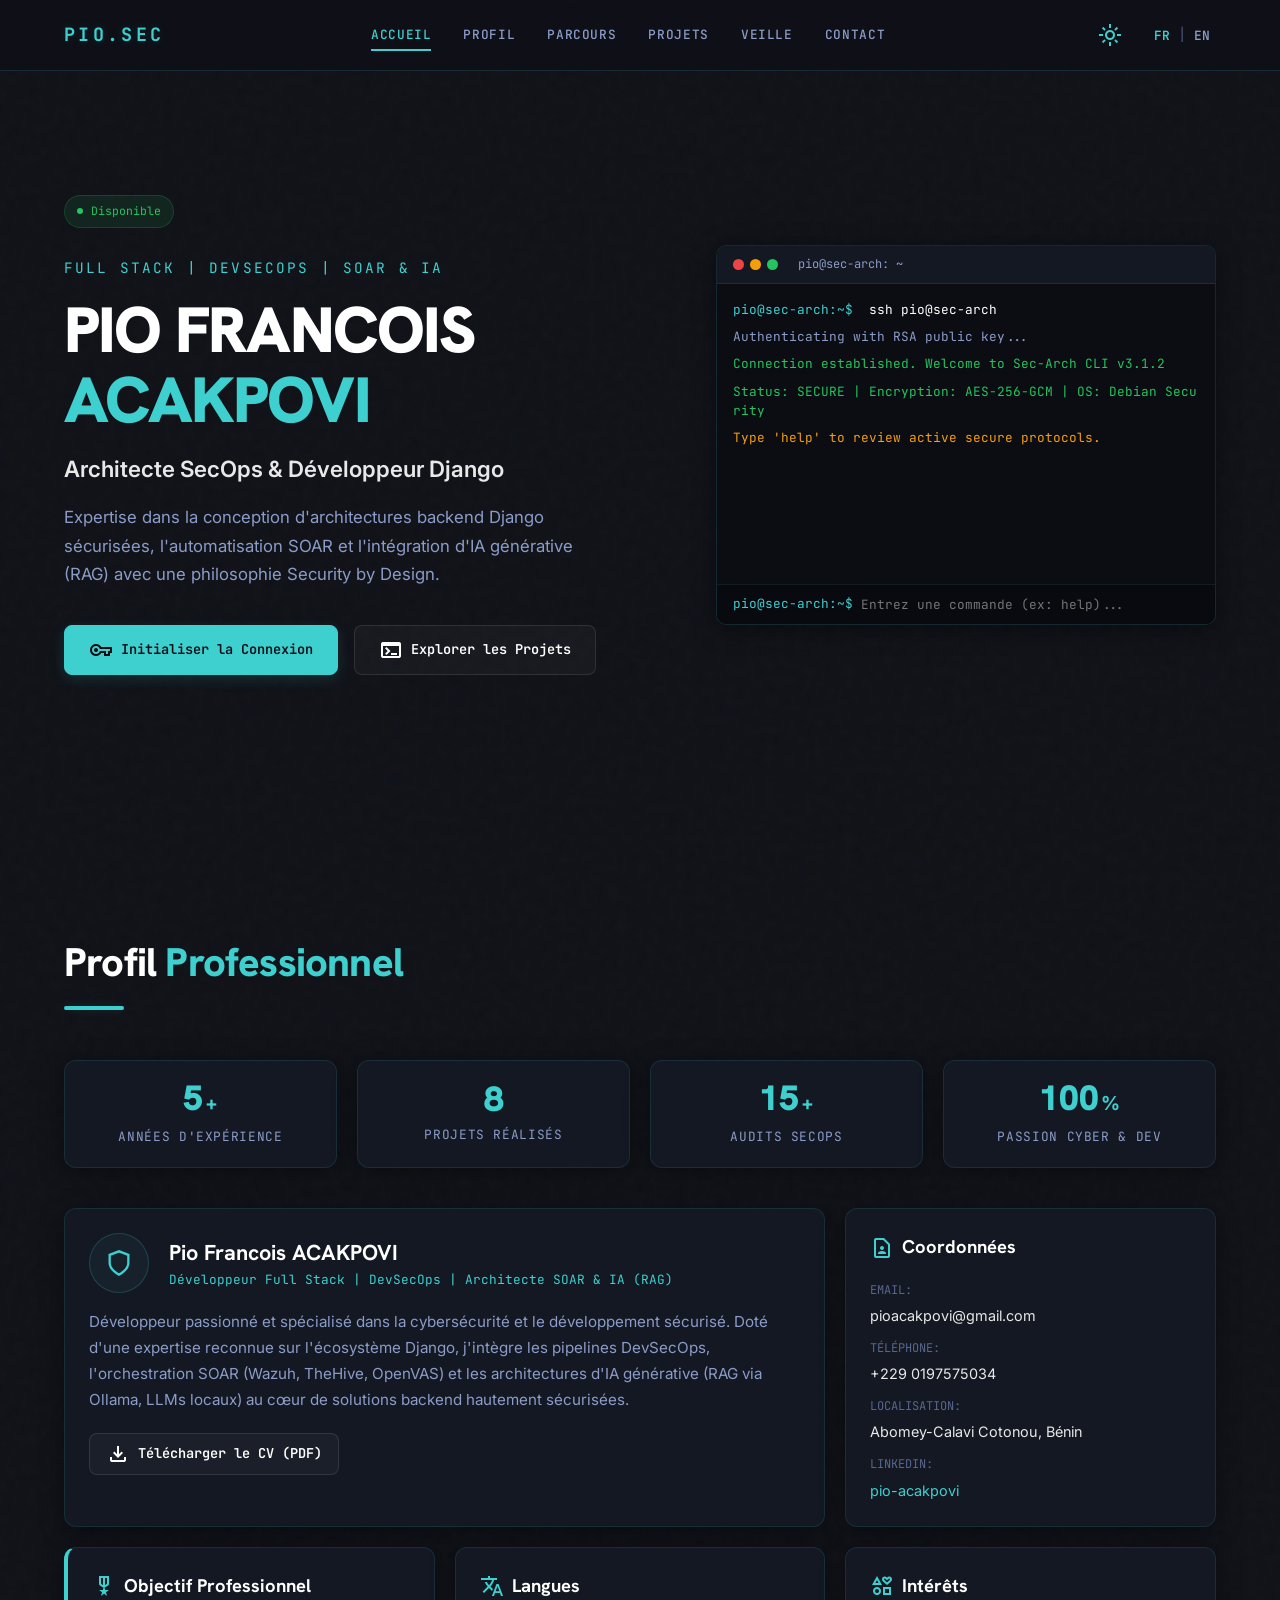
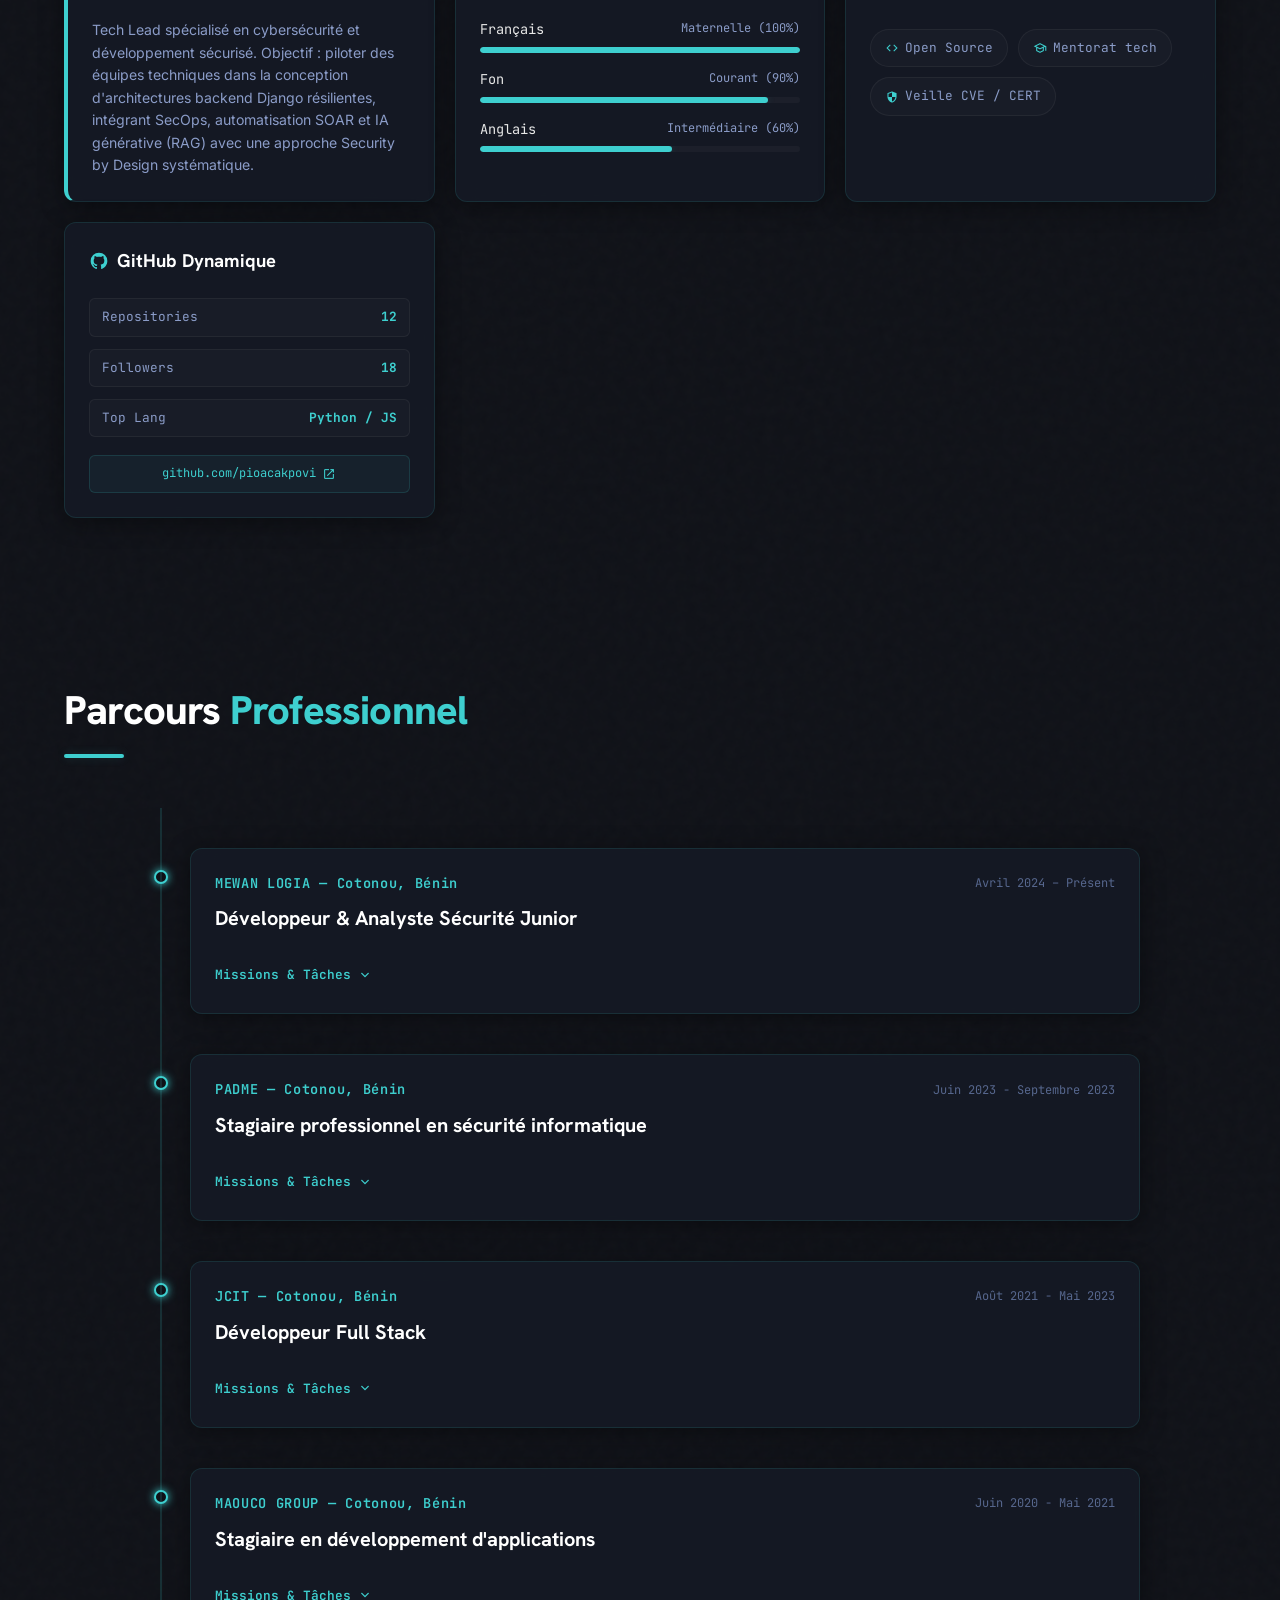
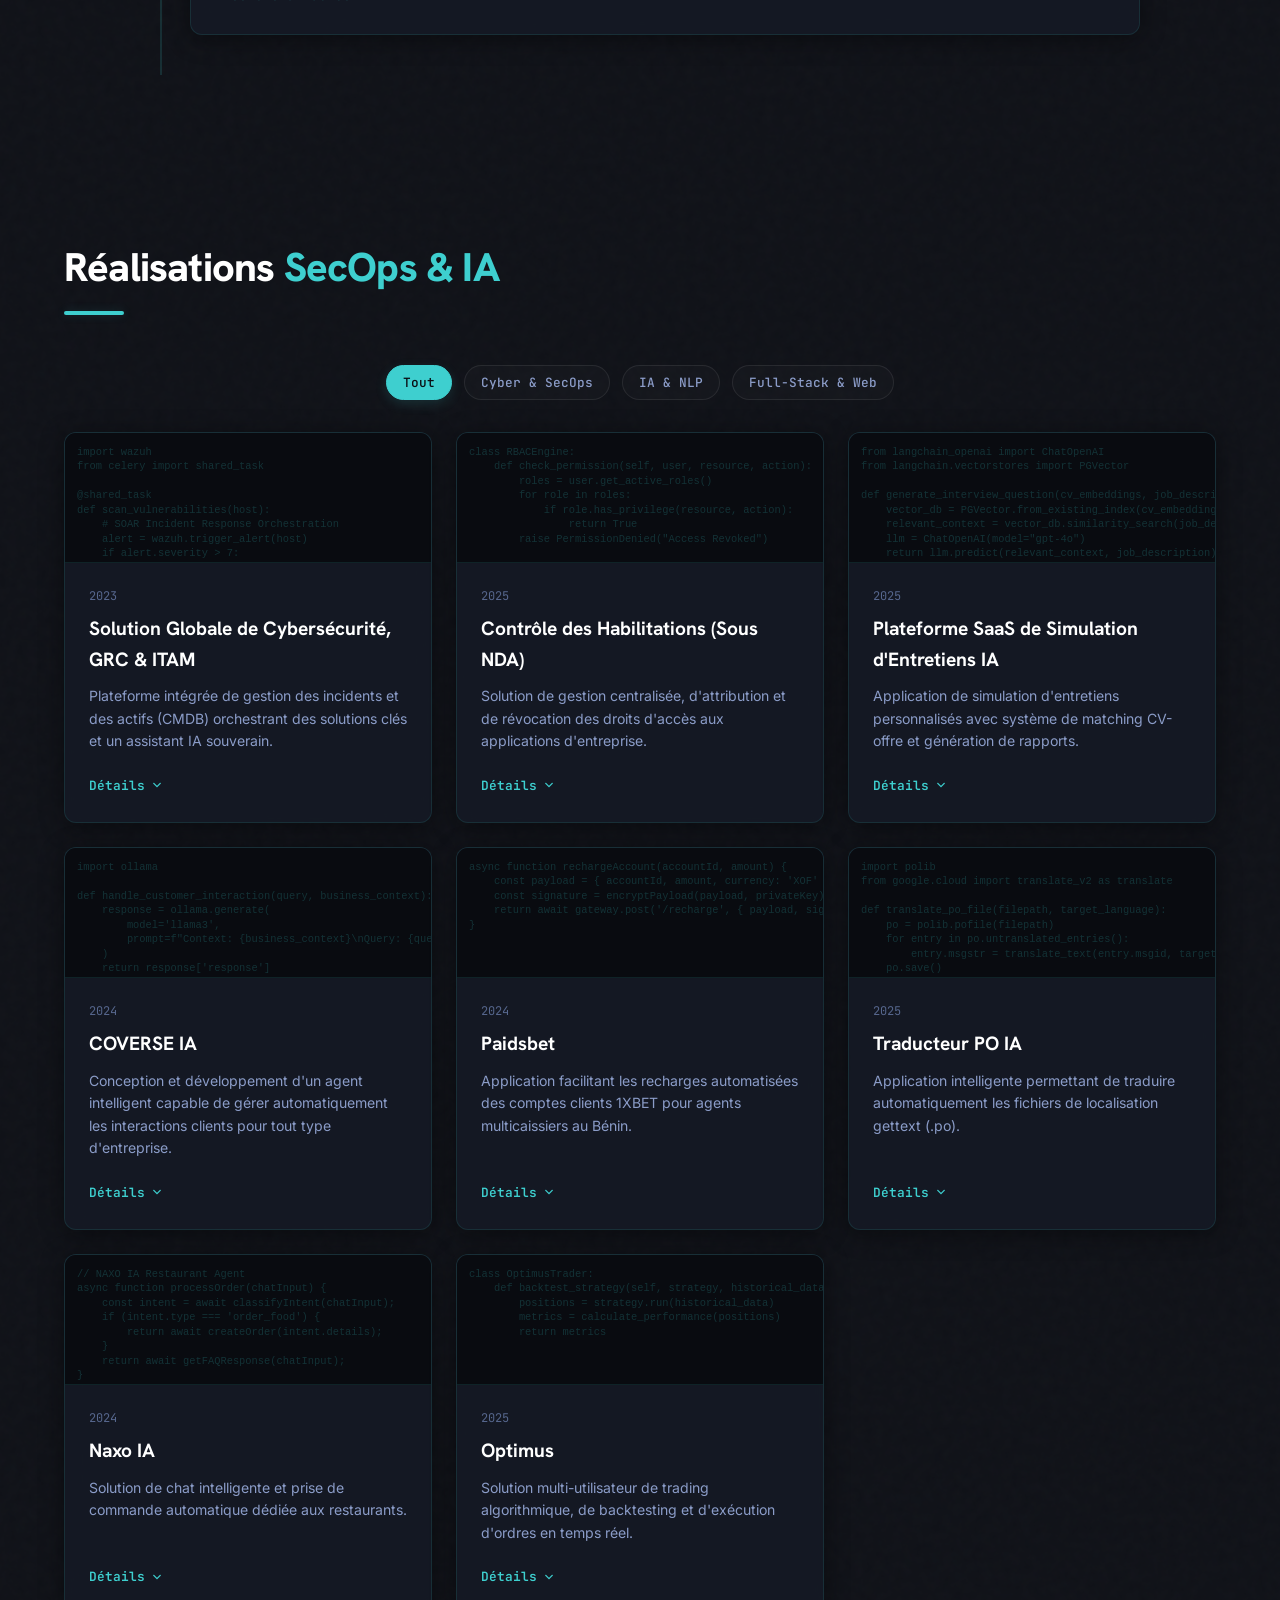
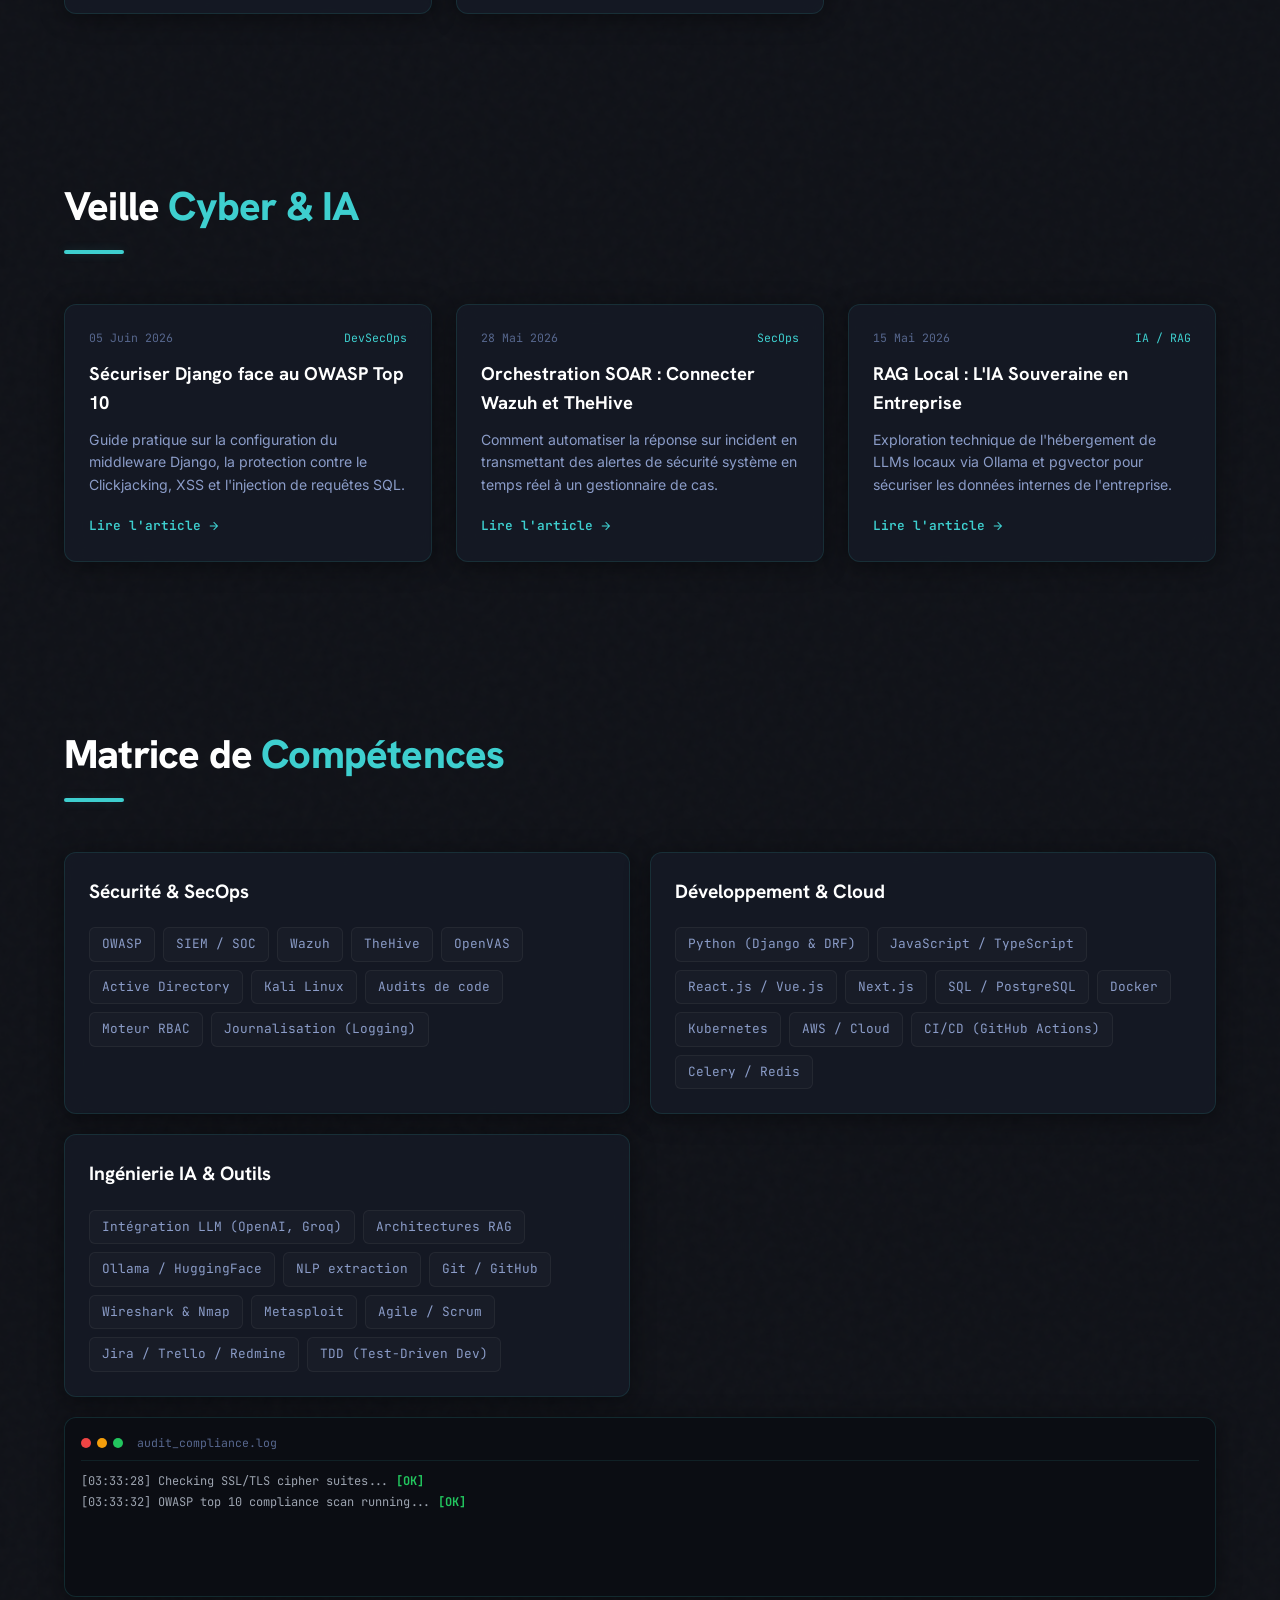
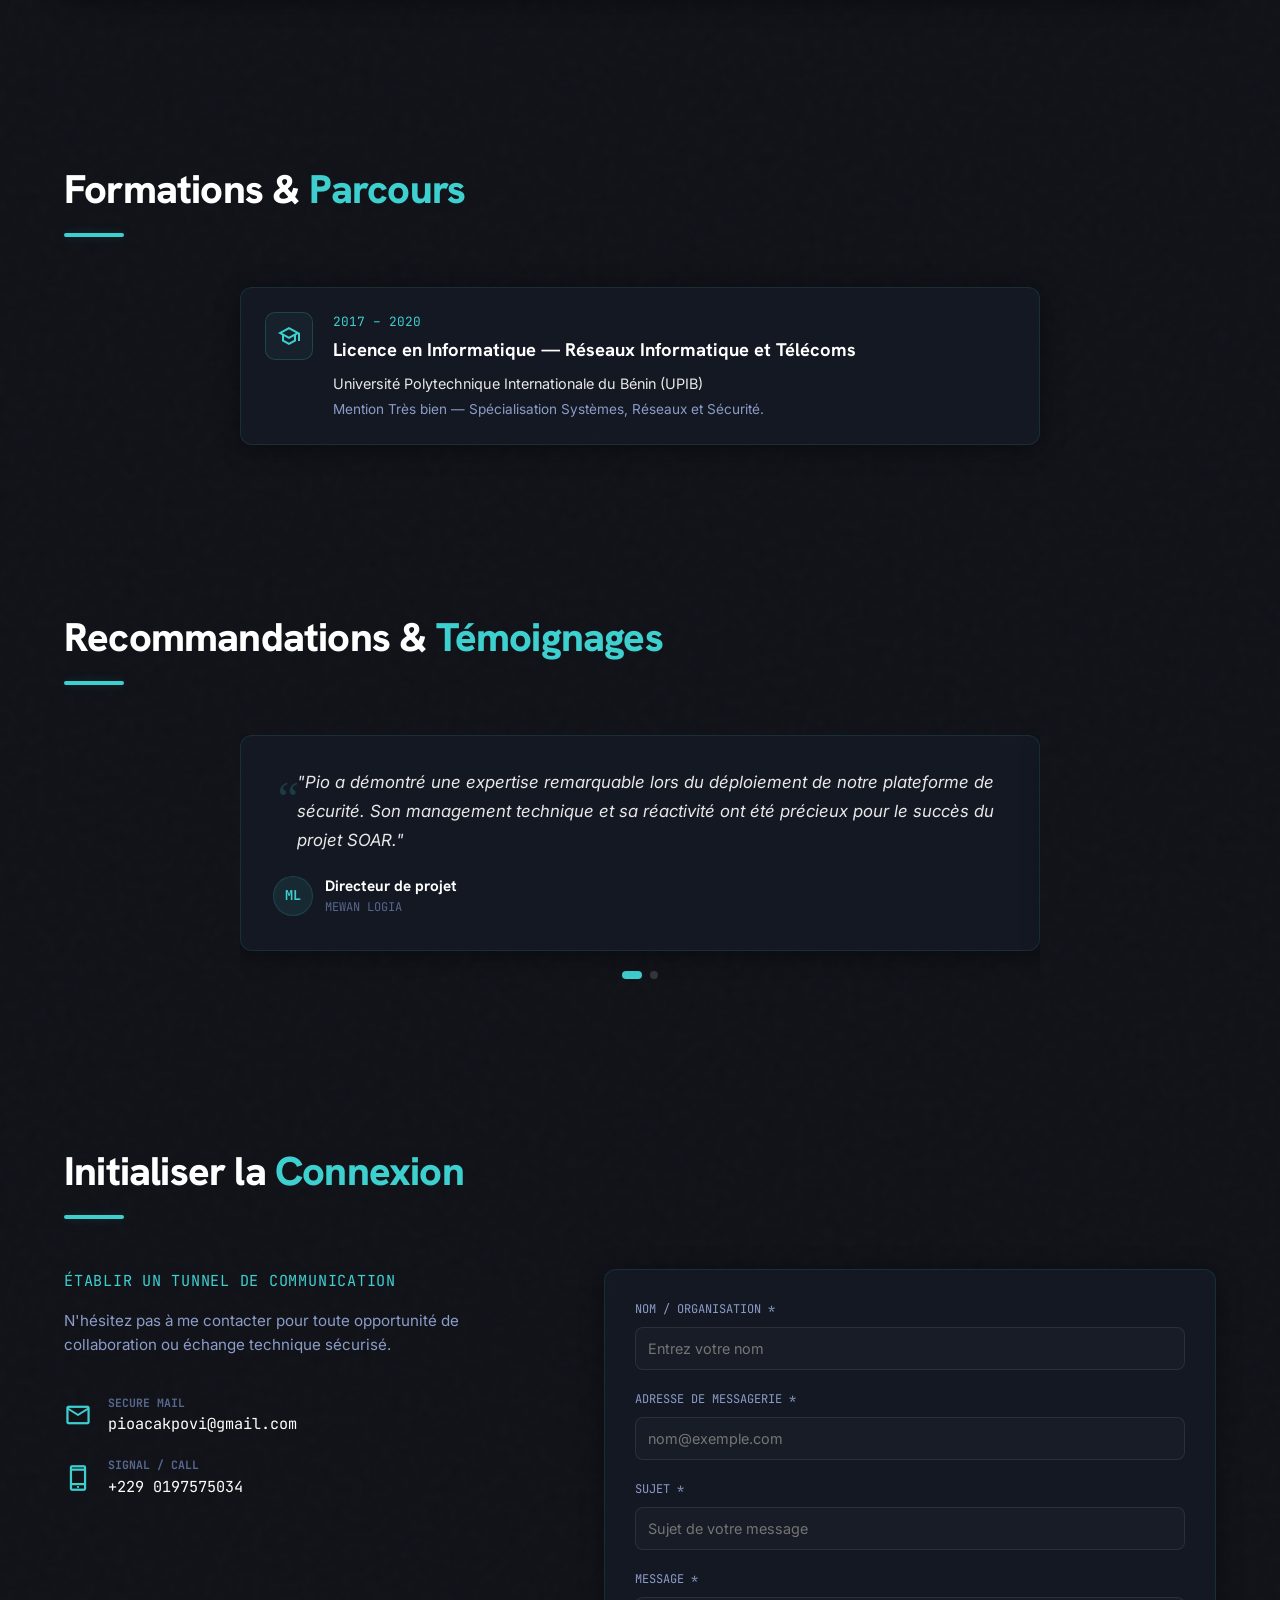
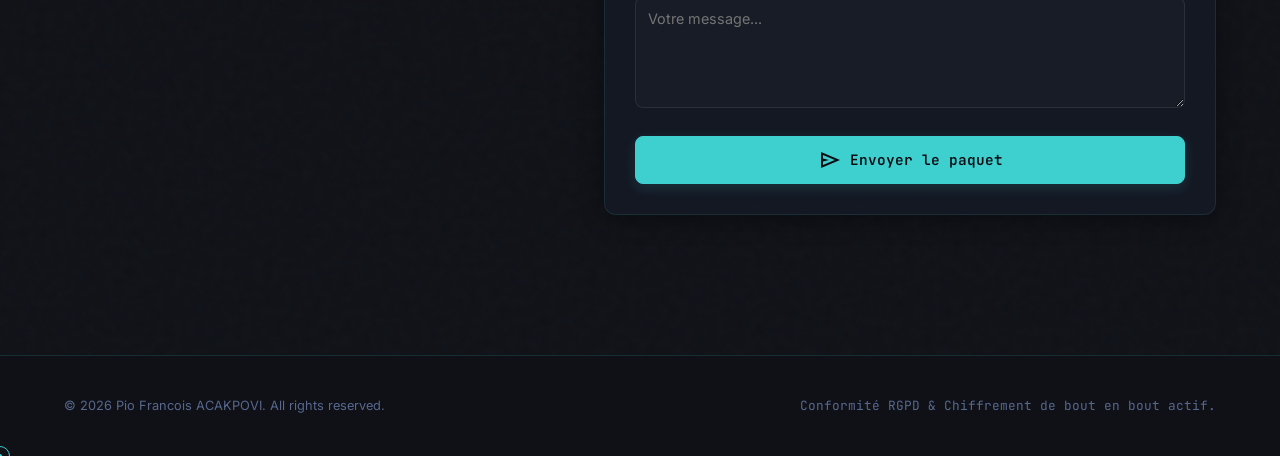
==== index.html @ f6944cc7 "Version initiale du portfolio" ====
<!DOCTYPE html>
<html lang="fr" class="scroll-smooth">

<head>
    <meta charset="UTF-8">
    <meta name="viewport" content="width=device-width, initial-scale=1.0">
    <title>Pio Francois ACAKPOVI | Développeur Full Stack | DevSecOps | Architecte SOAR & IA</title>

    <!-- Google Fonts -->
    <link rel="preconnect" href="https://fonts.googleapis.com">
    <link rel="preconnect" href="https://fonts.gstatic.com" crossorigin>
    <link href="https://fonts.googleapis.com/css2?family=Hanken+Grotesk:wght@400;600;700;800;900&family=Inter:wght@300;400;500;600;700&family=JetBrains+Mono:wght@400;500;700&display=swap" rel="stylesheet">

    <!-- Material Symbols -->
    <link href="https://fonts.googleapis.com/css2?family=Material+Symbols+Outlined:wght,FILL@100..700,0..1&display=swap" rel="stylesheet">

    <!-- CSS Stylesheet -->
    <link rel="stylesheet" href="style.css">
</head>

<body>

    <!-- Particle Background -->
    <canvas id="particles-canvas"></canvas>

    <!-- Header Navigation -->
    <header id="main-header" class="header">
        <div class="container nav-container">
            <a href="#" class="logo">PIO.SEC</a>

            <nav id="nav-menu" class="nav-menu">
                <a href="#accueil" class="nav-link active" data-i18n="nav.home">Accueil</a>
                <a href="#profil" class="nav-link" data-i18n="nav.profile">Profil</a>
                <a href="#experiences" class="nav-link" data-i18n="nav.experience">Parcours</a>
                <a href="#projets" class="nav-link" data-i18n="nav.projects">Projets</a>
                <a href="#veille" class="nav-link" data-i18n="nav.blog">Veille</a>
                <a href="#contact" class="nav-link" data-i18n="nav.contact">Contact</a>
            </nav>

            <div class="header-right">
                <!-- Theme Toggle Button -->
                <button id="theme-toggle" class="theme-toggle-btn" aria-label="Bascule thème" title="Changer de thème">
                    <span class="material-symbols-outlined">light_mode</span>
                </button>

                <div class="lang-selector">
                    <button class="lang-btn active" data-lang="fr">FR</button>
                    <span class="lang-separator">|</span>
                    <button class="lang-btn" data-lang="en">EN</button>
                </div>

                <button id="menu-toggle" class="menu-toggle" aria-label="Toggle navigation menu">
                    <span class="material-symbols-outlined">menu</span>
                </button>
            </div>
        </div>
    </header>

    <!-- Main Content -->
    <main class="container">

        <!-- Hero Section -->
        <section id="accueil" class="section hero-content">
            <div class="hero-left">
                <!-- Status Badge -->
                <div class="status-badge hero-status" title="Disponibilité opérationnelle active">
                    <span class="status-dot"></span>
                    <span class="status-text" data-i18n="status.available">Disponible</span>
                </div>
                <div class="hero-tagline" data-i18n="hero.tagline">Full Stack | DevSecOps | SOAR & IA</div>
                <h1 class="hero-title" data-i18n="hero.title">PIO FRANCOIS<br><span>ACAKPOVI</span></h1>
                <p class="hero-subtitle" data-i18n="hero.subtitle">Architecte SecOps & Développeur Django</p>
                <p class="hero-desc" data-i18n="hero.desc">
                    Expertise dans la conception d'architectures backend Django sécurisées, l'automatisation SOAR et l'intégration d'IA générative (RAG) avec une philosophie Security by Design.
                </p>
                <div class="hero-btns">
                    <a href="#contact" class="btn btn-primary">
                        <span class="material-symbols-outlined">vpn_key</span>
                        <span data-i18n="hero.btn_contact">Initialiser la Connexion</span>
                    </a>
                    <a href="#projets" class="btn btn-secondary">
                        <span class="material-symbols-outlined">terminal</span>
                        <span data-i18n="hero.btn_projects">Explorer les Projets</span>
                    </a>
                </div>
            </div>

            <div class="hero-right">
                <!-- Interactive Terminal Simulator -->
                <div class="terminal-window">
                    <div class="terminal-header">
                        <div class="terminal-dots">
                            <div class="terminal-dot dot-red"></div>
                            <div class="terminal-dot dot-yellow"></div>
                            <div class="terminal-dot dot-green"></div>
                        </div>
                        <div class="terminal-title">pio@sec-arch: ~</div>
                        <div class="terminal-spacer"></div>
                    </div>
                    <div id="terminal-output" class="terminal-content">
                        <!-- Output generated via script.js -->
                    </div>
                    <div class="terminal-input-row">
                        <span class="prompt">pio@sec-arch:~$</span>
                        <input id="terminal-input" class="terminal-input" type="text" placeholder="Entrez une commande (ex: help)..." disabled>
                    </div>
                </div>
            </div>
        </section>

        <!-- Profil Section (Bento Grid & Stats) -->
        <section id="profil" class="section">
            <div class="section-header">
                <h2 class="section-title" data-i18n="profile.title">Profil <span>Professionnel</span></h2>
                <div class="title-bar"></div>
            </div>

            <!-- Stats grid -->
            <div class="stats-grid reveal">
                <div class="glass-panel stat-card">
                    <div class="stat-num-container">
                        <span class="stat-num" data-target="5">0</span><span class="stat-plus">+</span>
                    </div>
                    <div class="stat-label" data-i18n="stat.years">Années d'Expérience</div>
                </div>
                <div class="glass-panel stat-card">
                    <div class="stat-num-container">
                        <span class="stat-num" data-target="8">0</span>
                    </div>
                    <div class="stat-label" data-i18n="stat.projects">Projets Réalisés</div>
                </div>
                <div class="glass-panel stat-card">
                    <div class="stat-num-container">
                        <span class="stat-num" data-target="15">0</span><span class="stat-plus">+</span>
                    </div>
                    <div class="stat-label" data-i18n="stat.vulns">Audits SecOps</div>
                </div>
                <div class="glass-panel stat-card">
                    <div class="stat-num-container">
                        <span class="stat-num" data-target="100">0</span><span class="stat-plus">%</span>
                    </div>
                    <div class="stat-label" data-i18n="stat.passion">Passion Cyber & Dev</div>
                </div>
            </div>

            <div class="profile-bento-grid">
                <!-- Card 1: Identity & Bio -->
                <div class="glass-panel profile-bento-card bento-span-2 reveal">
                    <div class="profile-header-card">
                        <div class="profile-avatar">
                            <svg viewBox="0 0 24 24" fill="none" stroke="currentColor" stroke-width="2">
                                <path d="M12 22s8-4 8-10V5l-8-3-8 3v7c0 6 8 10 8 10z" />
                            </svg>
                        </div>
                        <div>
                            <h3 class="profile-card-name">Pio Francois ACAKPOVI</h3>
                            <p class="profile-card-role" data-i18n="profile.subtitle">Développeur Full Stack | DevSecOps | Architecte SOAR & IA (RAG)</p>
                        </div>
                    </div>
                    <p class="about-text" data-i18n="profile.bio">
                        Développeur passionné et spécialisé dans la cybersécurité et le développement sécurisé. Doté d'une expertise reconnue sur l'écosystème Django, j'intègre les pipelines DevSecOps, l'orchestration SOAR (Wazuh, TheHive, OpenVAS) et les architectures d'IA générative (RAG via Ollama, LLMs locaux) au cœur de solutions backend hautement sécurisées.
                    </p>
                    <div class="profile-actions">
                        <a href="cv.pdf" download="CV_Pio_Acakpovi.pdf" class="btn btn-secondary btn-cv-profile" title="Télécharger le CV PDF">
                            <span class="material-symbols-outlined">download</span>
                            <span data-i18n="profile.download_cv">Télécharger le CV (PDF)</span>
                        </a>
                    </div>
                </div>

                <!-- Card 2: Contact Info -->
                <div class="glass-panel profile-bento-card bento-span-1 reveal">
                    <h3 class="bento-card-title">
                        <span class="material-symbols-outlined icon-teal">contact_page</span>
                        <span data-i18n="profile.coordonnees">Coordonnées</span>
                    </h3>
                    <div class="profile-info-list">
                        <div class="info-item">
                            <span class="info-label">Email:</span>
                            <span class="info-value"><a href="mailto:pioacakpovi@gmail.com">pioacakpovi@gmail.com</a></span>
                        </div>
                        <div class="info-item">
                            <span class="info-label" data-i18n="profile.phone">Téléphone:</span>
                            <span class="info-value"><a href="tel:+2290197575034">+229 0197575034</a></span>
                        </div>
                        <div class="info-item">
                            <span class="info-label" data-i18n="profile.location">Localisation:</span>
                            <span class="info-value">Abomey-Calavi Cotonou, Bénin</span>
                        </div>
                        <div class="info-item">
                            <span class="info-label">LinkedIn:</span>
                            <span class="info-value"><a href="https://www.linkedin.com/in/pio-acakpovi/" target="_blank" rel="noopener noreferrer" class="link-teal">pio-acakpovi</a></span>
                        </div>
                    </div>
                </div>

                <!-- Card 3: Career Objective -->
                <div class="glass-panel profile-bento-card bento-span-1 border-left-teal reveal">
                    <h3 class="bento-card-title">
                        <span class="material-symbols-outlined icon-teal">military_tech</span>
                        <span data-i18n="profile.goal_title">Objectif Professionnel</span>
                    </h3>
                    <p class="bento-card-desc" data-i18n="profile.goal_desc">
                        Tech Lead spécialisé en cybersécurité et développement sécurisé. Objectif : piloter des équipes techniques dans la conception d'architectures backend Django résilientes, intégrant SecOps, automatisation SOAR et IA générative (RAG) avec une approche Security by Design systématique.
                    </p>
                </div>

                <!-- Card 4: Languages (Progress bars) -->
                <div class="glass-panel profile-bento-card bento-span-1 reveal">
                    <h3 class="bento-card-title">
                        <span class="material-symbols-outlined icon-teal">translate</span>
                        <span data-i18n="profile.lang_title">Langues</span>
                    </h3>
                    <div class="languages-list">
                        <div class="lang-progress-item">
                            <div class="lang-meta">
                                <span data-i18n="profile.lang_fr">Français</span>
                                <span class="lang-level" data-i18n="profile.lang_fr_level">Maternelle (100%)</span>
                            </div>
                            <div class="progress-bar-container">
                                <div class="progress-bar" style="width: 100%;"></div>
                            </div>
                        </div>
                        <div class="lang-progress-item">
                            <div class="lang-meta">
                                <span data-i18n="profile.lang_fon">Fon</span>
                                <span class="lang-level" data-i18n="profile.lang_fon_level">Courant (90%)</span>
                            </div>
                            <div class="progress-bar-container">
                                <div class="progress-bar" style="width: 90%;"></div>
                            </div>
                        </div>
                        <div class="lang-progress-item">
                            <div class="lang-meta">
                                <span data-i18n="profile.lang_en">Anglais</span>
                                <span class="lang-level" data-i18n="profile.lang_en_level">Intermédiaire (60%)</span>
                            </div>
                            <div class="progress-bar-container">
                                <div class="progress-bar" style="width: 60%;"></div>
                            </div>
                        </div>
                    </div>
                </div>

                <!-- Card 5: Interests -->
                <div class="glass-panel profile-bento-card bento-span-1 reveal">
                    <h3 class="bento-card-title">
                        <span class="material-symbols-outlined icon-teal">interests</span>
                        <span data-i18n="profile.interests_title">Intérêts</span>
                    </h3>
                    <ul class="interests-tags">
                        <li>
                            <span class="material-symbols-outlined tag-icon">code</span>
                            <span data-i18n="profile.interest_os">Open Source</span>
                        </li>
                        <li>
                            <span class="material-symbols-outlined tag-icon">school</span>
                            <span data-i18n="profile.interest_ment">Mentorat tech</span>
                        </li>
                        <li>
                            <span class="material-symbols-outlined tag-icon">security</span>
                            <span data-i18n="profile.interest_watch">Veille CVE / CERT</span>
                        </li>
                    </ul>
                </div>

                <!-- Card 6: GitHub API Stats (Span-1) -->
                <div class="glass-panel profile-bento-card bento-span-1 reveal" id="github-stats-card">
                    <h3 class="bento-card-title">
                        <svg class="icon-teal" viewBox="0 0 24 24" width="20" height="20" fill="currentColor" style="vertical-align: middle;">
                            <path d="M12 2A10 10 0 0 0 2 12c0 4.42 2.87 8.17 6.84 9.5.5.08.66-.23.66-.5v-1.69c-2.77.6-3.36-1.34-3.36-1.34-.46-1.16-1.11-1.47-1.11-1.47-.9-.62.07-.6.07-.6 1 .07 1.53 1.03 1.53 1.03.9 1.52 2.34 1.07 2.91.83.1-.65.35-1.09.63-1.34-2.22-.25-4.55-1.11-4.55-4.92 0-1.11.38-2 1.03-2.71-.1-.25-.45-1.29.1-2.64 0 0 .84-.27 2.75 1.02.79-.22 1.65-.33 2.5-.33.85 0 1.71.11 2.5.33 1.91-1.29 2.75-1.02 2.75-1.02.55 1.35.2 2.39.1 2.64.65.71 1.03 1.6 1.03 2.71 0 3.82-2.34 4.66-4.57 4.91.36.31.69.92.69 1.85V21c0 .27.16.59.67.5C19.14 20.16 22 16.42 22 12A10 10 0 0 0 12 2z"/>
                        </svg>
                        <span data-i18n="profile.github_title">GitHub Dynamique</span>
                    </h3>
                    <div id="github-api-content" class="github-api-loading">
                        <div class="spinner"></div>
                        <p data-i18n="profile.github_loading" style="font-size: 0.8rem; font-family: var(--font-mono); color: var(--text-muted);">Synchronisation avec api.github.com...</p>
                    </div>
                </div>
            </div>
        </section>

        <!-- Expériences Section (Timeline Expandable) -->
        <section id="experiences" class="section">
            <div class="section-header">
                <h2 class="section-title" data-i18n="exp.title">Parcours <span>Professionnel</span></h2>
                <div class="title-bar"></div>
            </div>

            <div class="timeline">
                <!-- Exp 1 -->
                <div class="timeline-item reveal">
                    <div class="timeline-dot"></div>
                    <div class="glass-panel timeline-panel">
                        <div class="timeline-meta">
                            <span class="timeline-company">MEWAN LOGIA — Cotonou, Bénin</span>
                            <span class="timeline-date" data-i18n="exp.mewan_date">Avril 2024 – Présent</span>
                        </div>
                        <h3 class="timeline-role" data-i18n="exp.mewan_role">Développeur & Analyste Sécurité Junior</h3>
                        
                        <button class="timeline-toggle-btn">
                            <span class="btn-text" data-i18n="exp.toggle_details">Missions & Tâches</span>
                            <span class="material-symbols-outlined">expand_more</span>
                        </button>

                        <div class="timeline-details">
                            <ul class="timeline-bullets">
                                <li data-i18n="exp.mewan_b1">Supervision et coordination des développements d'applications web et mobiles de la conception au déploiement.</li>
                                <li data-i18n="exp.mewan_b2">Management d'une équipe de développeurs, allocation des ressources et priorisation.</li>
                                <li data-i18n="exp.mewan_b3">Développement d'applications web sécurisées (React, Django, PostgreSQL) avec contrôles OWASP intégrés.</li>
                                <li data-i18n="exp.mewan_b4">Conduite de tests d'intrusion (boîte noire, grise et blanche) sur applications web et infrastructures réseau.</li>
                                <li data-i18n="exp.mewan_b5">Mise en place de pipelines DevSecOps (analyse SAST SonarQube, DAST OWASP ZAP, gestion des secrets).</li>
                                <li data-i18n="exp.mewan_b6">Surveillance SOC : analyse d'alertes SIEM, investigation, réponse et remédiation (Wazuh, OpenVAS, TheHive).</li>
                                <li data-i18n="exp.mewan_b7">Formation des équipes au codage sécurisé et rédaction de rapports de vulnérabilités (scores CVSS).</li>
                            </ul>
                        </div>
                    </div>
                </div>

                <!-- Exp 2 -->
                <div class="timeline-item reveal">
                    <div class="timeline-dot"></div>
                    <div class="glass-panel timeline-panel">
                        <div class="timeline-meta">
                            <span class="timeline-company">PADME — Cotonou, Bénin</span>
                            <span class="timeline-date" data-i18n="exp.padme_date">Juin 2023 - Septembre 2023</span>
                        </div>
                        <h3 class="timeline-role" data-i18n="exp.padme_role">Stagiaire professionnel en sécurité informatique</h3>
                        
                        <button class="timeline-toggle-btn">
                            <span class="btn-text" data-i18n="exp.toggle_details">Missions & Tâches</span>
                            <span class="material-symbols-outlined">expand_more</span>
                        </button>

                        <div class="timeline-details">
                            <ul class="timeline-bullets">
                                <li data-i18n="exp.padme_b1">Participation proactive à la révision et à l'amélioration de la Politique de Sécurité des Systèmes d'Information (PSSI).</li>
                                <li data-i18n="exp.padme_b2">Contribution à l'élaboration de plans de contrôle et de plan de continuité informatique (PCA/PRA).</li>
                                <li data-i18n="exp.padme_b3">Déploiement et intégration de solutions de gestion libre de parc informatique et d'assistance technique.</li>
                                <li data-i18n="exp.padme_b4">Collaboration à la mise en place d'une plateforme d'apprentissage numérique pour renforcer les compétences cyber internes.</li>
                            </ul>
                        </div>
                    </div>
                </div>

                <!-- Exp 3 -->
                <div class="timeline-item reveal">
                    <div class="timeline-dot"></div>
                    <div class="glass-panel timeline-panel">
                        <div class="timeline-meta">
                            <span class="timeline-company">JCIT — Cotonou, Bénin</span>
                            <span class="timeline-date" data-i18n="exp.jcit_date">Août 2021 - Mai 2023</span>
                        </div>
                        <h3 class="timeline-role" data-i18n="exp.jcit_role">Développeur Full Stack</h3>
                        
                        <button class="timeline-toggle-btn">
                            <span class="btn-text" data-i18n="exp.toggle_details">Missions & Tâches</span>
                            <span class="material-symbols-outlined">expand_more</span>
                        </button>

                        <div class="timeline-details">
                            <ul class="timeline-bullets">
                                <li data-i18n="exp.jcit_b1">Développement d'une plateforme SaaS de gestion des ressources humaines (React, Django REST, PostgreSQL, Redis).</li>
                                <li data-i18n="exp.jcit_b2">Implémentation de protocoles d'authentification robuste (OAuth2, JWT, 2FA).</li>
                                <li data-i18n="exp.jcit_b3">Chiffrement AES-256 des données sensibles et sécurisation des API (TLS, CORS, rate limiting).</li>
                                <li data-i18n="exp.jcit_b4">Intégration de passerelles de paiement conformes aux standards PCI-DSS (Stripe, CinetPay, MTN MoMo).</li>
                                <li data-i18n="exp.jcit_b5">Déploiement et monitoring d'applications sur serveurs AWS EC2 via pipelines CI/CD (GitHub Actions).</li>
                            </ul>
                        </div>
                    </div>
                </div>

                <!-- Exp 4 -->
                <div class="timeline-item reveal">
                    <div class="timeline-dot"></div>
                    <div class="glass-panel timeline-panel">
                        <div class="timeline-meta">
                            <span class="timeline-company">MAOUCO GROUP — Cotonou, Bénin</span>
                            <span class="timeline-date" data-i18n="exp.jcit_stage_date">Juin 2020 - Mai 2021</span>
                        </div>
                        <h3 class="timeline-role" data-i18n="exp.jcit_stage_role">Stagiaire en développement d'applications</h3>
                        
                        <button class="timeline-toggle-btn">
                            <span class="btn-text" data-i18n="exp.toggle_details">Missions & Tâches</span>
                            <span class="material-symbols-outlined">expand_more</span>
                        </button>

                        <div class="timeline-details">
                            <ul class="timeline-bullets">
                                <li data-i18n="exp.jcit_stage_b1">Analyse des processus métiers et intégration d'optimisations logicielles pour améliorer la performance système.</li>
                                <li data-i18n="exp.jcit_stage_b2">Conception et implémentation de modules complexes répondant aux besoins fonctionnels.</li>
                                <li data-i18n="exp.jcit_stage_b3">Conception d'interfaces utilisateurs responsives et ergonomiques (centrées UX).</li>
                                <li data-i18n="exp.jcit_stage_b4">Participation active aux phases d'ingénierie logicielle selon le cycle en V (spécifications, tests unitaires et d'intégration).</li>
                            </ul>
                        </div>
                    </div>
                </div>
            </div>
        </section>

        <!-- Projets Section -->
        <section id="projets" class="section">
            <div class="section-header">
                <h2 class="section-title" data-i18n="proj.title">Réalisations <span>SecOps & IA</span></h2>
                <div class="title-bar"></div>
            </div>

            <!-- Project Filters -->
            <div class="projects-filter-container reveal">
                <button class="filter-btn active" data-filter="all" data-i18n="proj.filter_all">Tout</button>
                <button class="filter-btn" data-filter="secops" data-i18n="proj.filter_secops">Cyber & SecOps</button>
                <button class="filter-btn" data-filter="ai" data-i18n="proj.filter_ai">IA & NLP</button>
                <button class="filter-btn" data-filter="web" data-i18n="proj.filter_web">Full-Stack & Web</button>
            </div>

            <div class="projects-grid">
                <!-- Projet 1 -->
                <div class="glass-panel project-card reveal" data-project-id="grc" data-category="secops web">
                    <div class="project-code-bg">
                        <pre><code>import wazuh
from celery import shared_task

@shared_task
def scan_vulnerabilities(host):
    # SOAR Incident Response Orchestration
    alert = wazuh.trigger_alert(host)
    if alert.severity > 7:
        thehive.create_case(alert)</code></pre>
                    </div>
                    <div class="project-content">
                        <div class="project-year">2023</div>
                        <h3 class="project-card-title" data-i18n="proj.p1_title">Solution Globale de Cybersécurité, GRC & ITAM</h3>
                        <p class="project-card-desc" data-i18n="proj.p1_desc">Plateforme intégrée de gestion des incidents et des actifs (CMDB) orchestrant des solutions clés et un assistant IA souverain.</p>
                        
                        <button class="project-btn-details">
                            <span class="btn-text" data-i18n="proj.details">Détails</span>
                            <span class="material-symbols-outlined">expand_more</span>
                        </button>

                        <div class="project-accordion-content">
                            <ul class="project-bullets">
                                <li data-i18n="proj.p1_b1"><strong>Rôle Tech Lead & Full-Stack :</strong> Cadrage, management technique de 2 développeurs et architecture de la plateforme.</li>
                                <li data-i18n="proj.p1_b2"><strong>Backend & SOAR :</strong> Interconnexion de Wazuh, TheHive, OpenVAS, et automatisation asynchrone Celery/Redis.</li>
                                <li data-i18n="proj.p1_b3"><strong>IA Souveraine :</strong> Intégration d'un assistant RAG avec modèle LLM local via Ollama pour la recommandation de remédiations.</li>
                                <li data-i18n="proj.p1_b4"><strong>Stack :</strong> Python, Django, PostgreSQL, Celery, Redis, Linux Debian.</li>
                            </ul>
                        </div>
                    </div>
                </div>

                <!-- Projet 2 -->
                <div class="glass-panel project-card reveal" data-project-id="rbac" data-category="secops">
                    <div class="project-code-bg">
                        <pre><code>class RBACEngine:
    def check_permission(self, user, resource, action):
        roles = user.get_active_roles()
        for role in roles:
            if role.has_privilege(resource, action):
                return True
        raise PermissionDenied("Access Revoked")</code></pre>
                    </div>
                    <div class="project-content">
                        <div class="project-year">2025</div>
                        <h3 class="project-card-title" data-i18n="proj.p2_title">Contrôle des Habilitations (Sous NDA)</h3>
                        <p class="project-card-desc" data-i18n="proj.p2_desc">Solution de gestion centralisée, d'attribution et de révocation des droits d'accès aux applications d'entreprise.</p>
                        
                        <button class="project-btn-details">
                            <span class="btn-text" data-i18n="proj.details">Détails</span>
                            <span class="material-symbols-outlined">expand_more</span>
                        </button>

                        <div class="project-accordion-content">
                            <ul class="project-bullets">
                                <li data-i18n="proj.p2_b1"><strong>Supervision & Développement :</strong> Direction technique sur la modélisation et l'application stricte des règles de sécurité.</li>
                                <li data-i18n="proj.p2_b2"><strong>Moteur RBAC :</strong> Développement d'un algorithme d'audit automatisé comparant les habilitations actives avec les règles de conformité.</li>
                                <li data-i18n="proj.p2_b3"><strong>Dashboarding :</strong> Console d'administration centralisée épurée de suivi des niveaux de criticité et d'anomalies de droits.</li>
                                <li data-i18n="proj.p2_b4"><strong>Stack :</strong> Python, Django, RBAC Engine, Dashboarding.</li>
                            </ul>
                        </div>
                    </div>
                </div>

                <!-- Projet 3 -->
                <div class="glass-panel project-card reveal" data-project-id="rag" data-category="ai web">
                    <div class="project-code-bg">
                        <pre><code>from langchain_openai import ChatOpenAI
from langchain.vectorstores import PGVector

def generate_interview_question(cv_embeddings, job_description):
    vector_db = PGVector.from_existing_index(cv_embeddings)
    relevant_context = vector_db.similarity_search(job_description)
    llm = ChatOpenAI(model="gpt-4o")
    return llm.predict(relevant_context, job_description)</code></pre>
                    </div>
                    <div class="project-content">
                        <div class="project-year">2025</div>
                        <h3 class="project-card-title" data-i18n="proj.p3_title">Plateforme SaaS de Simulation d'Entretiens IA</h3>
                        <p class="project-card-desc" data-i18n="proj.p3_desc">Application de simulation d'entretiens personnalisés avec système de matching CV-offre et génération de rapports.</p>
                        
                        <button class="project-btn-details">
                            <span class="btn-text" data-i18n="proj.details">Détails</span>
                            <span class="material-symbols-outlined">expand_more</span>
                        </button>

                        <div class="project-accordion-content">
                            <ul class="project-bullets">
                                <li data-i18n="proj.p3_b1"><strong>Conception & Architecture :</strong> Rédaction des spécifications et implémentation complète en tant que projet personnel.</li>
                                <li data-i18n="proj.p3_b2"><strong>Moteur d'IA :</strong> API REST sous Django, matching automatique (CV ↔ Offre) et mode de simulation interactive via OpenAI et Llama 3.3 (Groq API).</li>
                                <li data-i18n="proj.p3_b3"><strong>NLP & Traitement Async :</strong> Module d'extraction NLP des documents (PDF/DOCX), files de tâches Celery/Redis pour la notation et génération de comptes-rendus.</li>
                                <li data-i18n="proj.p3_b4"><strong>Stack :</strong> Next.js, Django, PostgreSQL, Celery, Redis, OpenAI/Groq APIs.</li>
                            </ul>
                        </div>
                    </div>
                </div>

                <!-- Projet 4 -->
                <div class="glass-panel project-card reveal" data-project-id="coverse" data-category="ai">
                    <div class="project-code-bg">
                        <pre><code>import ollama

def handle_customer_interaction(query, business_context):
    response = ollama.generate(
        model='llama3',
        prompt=f"Context: {business_context}\nQuery: {query}"
    )
    return response['response']</code></pre>
                    </div>
                    <div class="project-content">
                        <div class="project-year">2024</div>
                        <h3 class="project-card-title" data-i18n="proj.p4_title">COVERSE IA</h3>
                        <p class="project-card-desc" data-i18n="proj.p4_desc">Conception et développement d'un agent intelligent capable de gérer automatiquement les interactions clients pour tout type d'entreprise.</p>
                        
                        <button class="project-btn-details">
                            <span class="btn-text" data-i18n="proj.details">Détails</span>
                            <span class="material-symbols-outlined">expand_more</span>
                        </button>

                        <div class="project-accordion-content">
                            <ul class="project-bullets">
                                <li data-i18n="proj.p4_b1"><strong>Objectif :</strong> Automatiser les réponses aux messages (support client, FAQ, assistance) de manière fluide et contextualisée.</li>
                                <li data-i18n="proj.p4_b2"><strong>IA Locale :</strong> Génération de réponses intelligentes basées sur des modèles LLM en local via Ollama.</li>
                                <li data-i18n="proj.p4_b3"><strong>Architecture :</strong> Backend Python pour l'orchestration, API REST et intégrations externes, indépendance vis-à-vis des services cloud.</li>
                                <li data-i18n="proj.p4_b4"><strong>Stack :</strong> Python, Ollama, API integration, LLM local.</li>
                            </ul>
                        </div>
                    </div>
                </div>

                <!-- Projet 5 -->
                <div class="glass-panel project-card reveal" data-project-id="paidsbet" data-category="web">
                    <div class="project-code-bg">
                        <pre><code>async function rechargeAccount(accountId, amount) {
    const payload = { accountId, amount, currency: 'XOF' };
    const signature = encryptPayload(payload, privateKey);
    return await gateway.post('/recharge', { payload, signature });
}</code></pre>
                    </div>
                    <div class="project-content">
                        <div class="project-year">2024</div>
                        <h3 class="project-card-title" data-i18n="proj.p5_title">Paidsbet</h3>
                        <p class="project-card-desc" data-i18n="proj.p5_desc">Application facilitant les recharges automatisées des comptes clients 1XBET pour agents multicaissiers au Bénin.</p>
                        
                        <button class="project-btn-details">
                            <span class="btn-text" data-i18n="proj.details">Détails</span>
                            <span class="material-symbols-outlined">expand_more</span>
                        </button>

                        <div class="project-accordion-content">
                            <ul class="project-bullets">
                                <li data-i18n="proj.p5_b1"><strong>Fonctionnalité :</strong> Automatisation des recharges d'argent sur la plateforme 1XBET pour les réseaux multicaissiers locaux.</li>
                                <li data-i18n="proj.p5_b2"><strong>Sécurité :</strong> Chiffrement des payloads de paiement, gestion robuste des signatures cryptographiques et double authentification.</li>
                                <li data-i18n="proj.p5_b3"><strong>Transactions :</strong> File d'attente asynchrone pour traiter des centaines de requêtes financières sans perte ni double-crédit.</li>
                                <li data-i18n="proj.p5_b4"><strong>Stack :</strong> JavaScript, Node.js, Passerelles de paiement béninoises, Cryptographie RSA.</li>
                            </ul>
                        </div>
                    </div>
                </div>

                <!-- Projet 6 -->
                <div class="glass-panel project-card reveal" data-project-id="translator" data-category="ai">
                    <div class="project-code-bg">
                        <pre><code>import polib
from google.cloud import translate_v2 as translate

def translate_po_file(filepath, target_language):
    po = polib.pofile(filepath)
    for entry in po.untranslated_entries():
        entry.msgstr = translate_text(entry.msgid, target_language)
    po.save()</code></pre>
                    </div>
                    <div class="project-content">
                        <div class="project-year">2025</div>
                        <h3 class="project-card-title" data-i18n="proj.p6_title">Traducteur PO IA</h3>
                        <p class="project-card-desc" data-i18n="proj.p6_desc">Application intelligente permettant de traduire automatiquement les fichiers de localisation gettext (.po).</p>
                        
                        <button class="project-btn-details">
                            <span class="btn-text" data-i18n="proj.details">Détails</span>
                            <span class="material-symbols-outlined">expand_more</span>
                        </button>

                        <div class="project-accordion-content">
                            <ul class="project-bullets">
                                <li data-i18n="proj.p6_b1"><strong>Multi-Moteurs :</strong> Traduction via des modèles IA s'exécutant sur CPU ou GPU locaux selon la configuration de la machine, ou par l'API Google Translate.</li>
                                <li data-i18n="proj.p6_b2"><strong>Localisation :</strong> Traitement et parsing de fichiers gettext volumineux tout en conservant le formatage initial et les placeholders originaux.</li>
                                <li data-i18n="proj.p6_b3"><strong>Interface :</strong> Outil CLI et API pour automatiser la localisation dans les pipelines CI/CD.</li>
                                <li data-i18n="proj.p6_b4"><strong>Stack :</strong> Python, Polib, PyTorch (CPU/GPU acceleration), Google Cloud Translation API.</li>
                            </ul>
                        </div>
                    </div>
                </div>

                <!-- Projet 7 -->
                <div class="glass-panel project-card reveal" data-project-id="naxo" data-category="ai web">
                    <div class="project-code-bg">
                        <pre><code>// NAXO IA Restaurant Agent
async function processOrder(chatInput) {
    const intent = await classifyIntent(chatInput);
    if (intent.type === 'order_food') {
        return await createOrder(intent.details);
    }
    return await getFAQResponse(chatInput);
}</code></pre>
                    </div>
                    <div class="project-content">
                        <div class="project-year">2024</div>
                        <h3 class="project-card-title" data-i18n="proj.p7_title">Naxo IA</h3>
                        <p class="project-card-desc" data-i18n="proj.p7_desc">Solution de chat intelligente et prise de commande automatique dédiée aux restaurants.</p>
                        
                        <button class="project-btn-details">
                            <span class="btn-text" data-i18n="proj.details">Détails</span>
                            <span class="material-symbols-outlined">expand_more</span>
                        </button>

                        <div class="project-accordion-content">
                            <ul class="project-bullets">
                                <li data-i18n="proj.p7_b1"><strong>Commandes IA :</strong> Classification des intentions de l'utilisateur pour extraire les plats commandés et les quantités.</li>
                                <li data-i18n="proj.p7_b2"><strong>FAQ Conversationnelle :</strong> Réponses automatiques instantanées aux questions des clients sur le menu, les horaires, les réservations et les allergènes.</li>
                                <li data-i18n="proj.p7_b3"><strong>Intégration POS :</strong> Envoi des commandes validées directement au système de cuisine du restaurant.</li>
                                <li data-i18n="proj.p7_b4"><strong>Stack :</strong> Node.js, NLP Classification, WebSocket, Django API.</li>
                            </ul>
                        </div>
                    </div>
                </div>

                <!-- Projet 8 -->
                <div class="glass-panel project-card reveal" data-project-id="optimus" data-category="web ai">
                    <div class="project-code-bg">
                        <pre><code>class OptimusTrader:
    def backtest_strategy(self, strategy, historical_data):
        positions = strategy.run(historical_data)
        metrics = calculate_performance(positions)
        return metrics</code></pre>
                    </div>
                    <div class="project-content">
                        <div class="project-year">2025</div>
                        <h3 class="project-card-title" data-i18n="proj.p8_title">Optimus</h3>
                        <p class="project-card-desc" data-i18n="proj.p8_desc">Solution multi-utilisateur de trading algorithmique, de backtesting et d'exécution d'ordres en temps réel.</p>
                        
                        <button class="project-btn-details">
                            <span class="btn-text" data-i18n="proj.details">Détails</span>
                            <span class="material-symbols-outlined">expand_more</span>
                        </button>

                        <div class="project-accordion-content">
                            <ul class="project-bullets">
                                <li data-i18n="proj.p8_b1"><strong>Trading Automatisé :</strong> Exécution de positions financières selon des signaux algorithmiques prédéfinis.</li>
                                <li data-i18n="proj.p8_b2"><strong>Backtesting :</strong> Simulation historique de stratégies de trading avec calcul des KPIs clés (Sharpe Ratio, Drawdown, Profit Factor).</li>
                                <li data-i18n="proj.p8_b3"><strong>Multi-Utilisateurs :</strong> Isolation complète des portefeuilles clients, gestion sécurisée des clés API des brokers de trading.</li>
                                <li data-i18n="proj.p8_b4"><strong>Stack :</strong> Python, Django, Celery/Redis, Pandas, MetaTrader API, Redis WebSockets.</li>
                            </ul>
                        </div>
                    </div>
                </div>
            </div>
        </section>

        <!-- Veille & Blog Section (Bento Grid) -->
        <section id="veille" class="section">
            <div class="section-header">
                <h2 class="section-title" data-i18n="blog.title">Veille <span>Cyber & IA</span></h2>
                <div class="title-bar"></div>
            </div>

            <div class="blog-grid">
                <!-- Article 1 -->
                <div class="glass-panel blog-card reveal">
                    <div class="blog-meta">
                        <span class="blog-date">05 Juin 2026</span>
                        <span class="blog-tag">DevSecOps</span>
                    </div>
                    <h3 class="blog-card-title" data-i18n="blog.a1_title">Sécuriser Django face au OWASP Top 10</h3>
                    <p class="blog-card-desc" data-i18n="blog.a1_desc">Guide pratique sur la configuration du middleware Django, la protection contre le Clickjacking, XSS et l'injection de requêtes SQL.</p>
                    <a href="#veille" class="blog-btn-read" data-article="django-sec">
                        <span data-i18n="blog.read_more">Lire l'article</span>
                        <span class="material-symbols-outlined">arrow_forward</span>
                    </a>
                </div>

                <!-- Article 2 -->
                <div class="glass-panel blog-card reveal">
                    <div class="blog-meta">
                        <span class="blog-date">28 Mai 2026</span>
                        <span class="blog-tag">SecOps</span>
                    </div>
                    <h3 class="blog-card-title" data-i18n="blog.a2_title">Orchestration SOAR : Connecter Wazuh et TheHive</h3>
                    <p class="blog-card-desc" data-i18n="blog.a2_desc">Comment automatiser la réponse sur incident en transmettant des alertes de sécurité système en temps réel à un gestionnaire de cas.</p>
                    <a href="#veille" class="blog-btn-read" data-article="soar-wazuh">
                        <span data-i18n="blog.read_more">Lire l'article</span>
                        <span class="material-symbols-outlined">arrow_forward</span>
                    </a>
                </div>

                <!-- Article 3 -->
                <div class="glass-panel blog-card reveal">
                    <div class="blog-meta">
                        <span class="blog-date">15 Mai 2026</span>
                        <span class="blog-tag">IA / RAG</span>
                    </div>
                    <h3 class="blog-card-title" data-i18n="blog.a3_title">RAG Local : L'IA Souveraine en Entreprise</h3>
                    <p class="blog-card-desc" data-i18n="blog.a3_desc">Exploration technique de l'hébergement de LLMs locaux via Ollama et pgvector pour sécuriser les données internes de l'entreprise.</p>
                    <a href="#veille" class="blog-btn-read" data-article="rag-local">
                        <span data-i18n="blog.read_more">Lire l'article</span>
                        <span class="material-symbols-outlined">arrow_forward</span>
                    </a>
                </div>
            </div>

            <!-- Full article viewer modal -->
            <div id="article-modal" class="modal hidden">
                <div class="modal-overlay"></div>
                <div class="glass-panel modal-container">
                    <button class="modal-close-btn" aria-label="Fermer">
                        <span class="material-symbols-outlined">close</span>
                    </button>
                    <div id="modal-article-content" class="modal-body">
                        <!-- Dynamic article text goes here -->
                    </div>
                </div>
            </div>
        </section>

        <!-- Compétences Section -->
        <section id="competences" class="section">
            <div class="section-header">
                <h2 class="section-title" data-i18n="skills.title">Matrice de <span>Compétences</span></h2>
                <div class="title-bar"></div>
            </div>

            <div class="skills-bento-grid">
                <!-- Card 1: Cybersecurity & SecOps -->
                <div class="glass-panel skill-card">
                    <h3 class="skill-card-title" data-i18n="skills.sec_title">Sécurité & SecOps</h3>
                    <div class="skill-tags">
                        <span>OWASP</span>
                        <span>SIEM / SOC</span>
                        <span>Wazuh</span>
                        <span>TheHive</span>
                        <span>OpenVAS</span>
                        <span>Active Directory</span>
                        <span>Kali Linux</span>
                        <span>Audits de code</span>
                        <span>Moteur RBAC</span>
                        <span>Journalisation (Logging)</span>
                    </div>
                </div>

                <!-- Card 2: Development & Cloud -->
                <div class="glass-panel skill-card">
                    <h3 class="skill-card-title" data-i18n="skills.dev_title">Développement & Cloud</h3>
                    <div class="skill-tags">
                        <span>Python (Django & DRF)</span>
                        <span>JavaScript / TypeScript</span>
                        <span>React.js / Vue.js</span>
                        <span>Next.js</span>
                        <span>SQL / PostgreSQL</span>
                        <span>Docker</span>
                        <span>Kubernetes</span>
                        <span>AWS / Cloud</span>
                        <span>CI/CD (GitHub Actions)</span>
                        <span>Celery / Redis</span>
                    </div>
                </div>

                <!-- Card 3: IA & Outils -->
                <div class="glass-panel skill-card">
                    <h3 class="skill-card-title" data-i18n="skills.tools_title">Ingénierie IA & Outils</h3>
                    <div class="skill-tags">
                        <span>Intégration LLM (OpenAI, Groq)</span>
                        <span>Architectures RAG</span>
                        <span>Ollama / HuggingFace</span>
                        <span>NLP extraction</span>
                        <span>Git / GitHub</span>
                        <span>Wireshark & Nmap</span>
                        <span>Metasploit</span>
                        <span>Agile / Scrum</span>
                        <span>Jira / Trello / Redmine</span>
                        <span>TDD (Test-Driven Dev)</span>
                    </div>
                </div>

                <!-- Card 4: Security compliance log console -->
                <div class="glass-panel skill-card bento-console-card">
                    <div class="console-controls">
                        <span class="control-dot red"></span>
                        <span class="control-dot yellow"></span>
                        <span class="control-dot green"></span>
                        <span class="console-title">audit_compliance.log</span>
                    </div>
                    <div id="bento-console" class="bento-console-content">
                        <!-- Auto-updating logs generated by JS -->
                    </div>
                </div>
            </div>
        </section>

        <!-- Formations Section -->
        <section id="formations" class="section">
            <div class="section-header">
                <h2 class="section-title" data-i18n="edu.title">Formations & <span>Parcours</span></h2>
                <div class="title-bar"></div>
            </div>

            <div class="education-grid">
                <div class="glass-panel education-card">
                    <div class="education-icon">
                        <span class="material-symbols-outlined">school</span>
                    </div>
                    <div class="education-info">
                        <div class="education-year">2017 – 2020</div>
                        <h3 class="education-degree" data-i18n="edu.degree">Licence en Informatique — Réseaux Informatique et Télécoms</h3>
                        <p class="education-school">Université Polytechnique Internationale du Bénin (UPIB)</p>
                        <p class="education-notes" data-i18n="edu.notes">Mention Très bien — Spécialisation Systèmes, Réseaux et Sécurité.</p>
                    </div>
                </div>
            </div>
        </section>

        <!-- Recommandations Section -->
        <section id="recommandations" class="section">
            <div class="section-header">
                <h2 class="section-title" data-i18n="rec.title">Recommandations & <span>Témoignages</span></h2>
                <div class="title-bar"></div>
            </div>

            <div class="recommandations-carousel reveal">
                <div class="recommandations-track">
                    <!-- Slide 1 -->
                    <div class="glass-panel recommendation-card active">
                        <div class="rec-quote">"Pio a démontré une expertise remarquable lors du déploiement de notre plateforme de sécurité. Son management technique et sa réactivité ont été précieux pour le succès du projet SOAR."</div>
                        <div class="rec-author">
                            <div class="rec-avatar">ML</div>
                            <div>
                                <h4 class="rec-name">Directeur de projet</h4>
                                <p class="rec-company">MEWAN LOGIA</p>
                            </div>
                        </div>
                    </div>
                    <!-- Slide 2 -->
                    <div class="glass-panel recommendation-card">
                        <div class="rec-quote">"Un développeur rigoureux qui intègre la sécurité à chaque étape du cycle de développement. Ses compétences sur Django et l'intégration d'API financières sont excellentes."</div>
                        <div class="rec-author">
                            <div class="rec-avatar">JC</div>
                            <div>
                                <h4 class="rec-name">Lead Developer</h4>
                                <p class="rec-company">JCIT</p>
                            </div>
                        </div>
                    </div>
                </div>
                <!-- Carousel controls -->
                <div class="carousel-dots">
                    <span class="carousel-dot active" data-index="0"></span>
                    <span class="carousel-dot" data-index="1"></span>
                </div>
            </div>
        </section>

        <!-- Contact Section -->
        <section id="contact" class="section">
            <div class="section-header">
                <h2 class="section-title" data-i18n="contact.title">Initialiser la <span>Connexion</span></h2>
                <div class="title-bar"></div>
            </div>

            <div class="contact-grid">
                <div class="contact-info-panel">
                    <p class="contact-subtitle" data-i18n="contact.subtitle">Établir un tunnel de communication</p>
                    <p class="contact-description" data-i18n="contact.desc">N'hésitez pas à me contacter pour toute opportunité de collaboration ou échange technique sécurisé.</p>
                    
                    <div class="contact-links">
                        <div class="contact-link-item">
                            <span class="material-symbols-outlined icon-teal">mail</span>
                            <div>
                                <h4 class="contact-link-label">Secure Mail</h4>
                                <p class="contact-link-val"><a href="mailto:pioacakpovi@gmail.com">pioacakpovi@gmail.com</a></p>
                            </div>
                        </div>
                        <div class="contact-link-item">
                            <span class="material-symbols-outlined icon-teal">phone_iphone</span>
                            <div>
                                <h4 class="contact-link-label">Signal / Call</h4>
                                <p class="contact-link-val"><a href="tel:+2290197575034">+229 0197575034</a></p>
                            </div>
                        </div>
                    </div>
                </div>

                <div class="glass-panel contact-form-panel">
                    <form id="secure-contact-form" autocomplete="off">
                        <!-- Web3Forms Access Key -->
                        <input type="hidden" name="access_key" value="YOUR_WEB3FORMS_ACCESS_KEY_HERE">
                        
                        <!-- Honeypot anti-spam -->
                        <div class="honeypot-field" style="display:none;">
                            <label for="security_token">Token</label>
                            <input type="text" id="security_token" name="security_token">
                        </div>

                        <div class="form-group">
                            <label for="form-name" data-i18n="contact.name_label">Nom / Organisation *</label>
                            <input type="text" id="form-name" name="name" required placeholder="Entrez votre nom" data-i18n-placeholder="contact.name_placeholder">
                        </div>

                        <div class="form-group">
                            <label for="form-email" data-i18n="contact.email_label">Adresse de messagerie *</label>
                            <input type="email" id="form-email" name="email" required placeholder="nom@exemple.com" data-i18n-placeholder="contact.email_placeholder">
                        </div>

                        <div class="form-group">
                            <label for="form-subject" data-i18n="contact.subject_label">Sujet *</label>
                            <input type="text" id="form-subject" name="subject" required placeholder="Sujet de votre message" data-i18n-placeholder="contact.subject_placeholder">
                        </div>

                        <div class="form-group">
                            <label for="form-message" data-i18n="contact.message_label">Message *</label>
                            <textarea id="form-message" name="message" rows="5" required placeholder="Votre message..." data-i18n-placeholder="contact.message_placeholder"></textarea>
                        </div>

                        <button type="submit" class="btn btn-primary btn-submit">
                            <span class="material-symbols-outlined">send</span>
                            <span data-i18n="contact.send_btn">Envoyer le paquet</span>
                        </button>
                    </form>

                    <!-- Transmission logs console -->
                    <div id="contact-console-container" class="contact-console-container hidden">
                        <div class="console-controls">
                            <span class="control-dot red"></span>
                            <span class="control-dot yellow"></span>
                            <span class="control-dot green"></span>
                            <span class="console-title">secure_transmission.log</span>
                        </div>
                        <div id="contact-console-logs" class="contact-console-logs"></div>
                    </div>
                </div>
            </div>
        </section>

    </main>

    <footer class="footer">
        <div class="container footer-content">
            <p>© 2026 Pio Francois ACAKPOVI. All rights reserved.</p>
            <p class="footer-sec" data-i18n="footer.compliance">Conformité RGPD & Chiffrement de bout en bout actif.</p>
        </div>
    </footer>

    <!-- JS Scripts -->
    <script src="script.js"></script>
</body>

</html>
---- style.css ----
/* ==========================================================================
   DESIGN SYSTEM & VARIABLES (Palette "Forge & Signal")
   ========================================================================== */

:root {
    --bg-primary: #0F1117;
    --bg-secondary: #161B27;
    --bg-card: #1E2436;
    --bg-card-hover: #252D42;
    --bg-terminal: #0B0D13;
    --accent-primary: #3ECFCF;
    --accent-primary-hover: #1E8C8C;
    --accent-primary-glow: rgba(62, 207, 207, 0.15);
    
    /* Status Colors */
    --accent-red: #EF4444;
    --accent-yellow: #F59E0B;
    --accent-green: #22C55E;
    
    /* Text Colors */
    --text-primary: #E8E8E8;
    --text-secondary: #8B9CC8;
    --text-muted: #57678E;
    
    /* Borders & Glassmorphism */
    --border-color: rgba(62, 207, 207, 0.15);
    --border-hover: rgba(62, 207, 207, 0.35);
    --glass-bg: rgba(22, 27, 39, 0.75);
    --glass-border: rgba(62, 207, 207, 0.12);
    
    /* Fonts */
    --font-display: 'Hanken Grotesk', sans-serif;
    --font-body: 'Inter', sans-serif;
    --font-mono: 'JetBrains Mono', monospace;
    --container-max: 1200px;
    --transition-speed: 0.25s;
}

/* ==========================================================================
   RESET & BASE STYLES
   ========================================================================== */

* {
    box-sizing: border-box;
    margin: 0;
    padding: 0;
}

html {
    scroll-behavior: smooth;
    background-color: var(--bg-primary);
    color: var(--text-primary);
    font-family: var(--font-body);
}

body {
    overflow-x: hidden;
    min-height: 100vh;
    line-height: 1.6;
    background-color: var(--bg-primary);
    /* Discrete SVG noise background */
    background-image: url("data:image/svg+xml,%3Csvg viewBox='0 0 200 200' xmlns='http://www.w3.org/2000/svg'%3E%3Cfilter id='noise'%3E%3CfeTurbulence type='fractalNoise' baseFrequency='0.65' numOctaves='3' stitchTiles='stitch'/%3E%3C/filter%3E%3Crect width='100%25' height='100%25' filter='url(%23noise)' opacity='0.018'/%3E%3C/svg%3E");
    position: relative;
}

a {
    color: inherit;
    text-decoration: none;
}

ul {
    list-style: none;
}

/* Custom Scrollbar */
::-webkit-scrollbar {
    width: 6px;
}
::-webkit-scrollbar-track {
    background: var(--bg-primary);
}
::-webkit-scrollbar-thumb {
    background: rgba(255, 255, 255, 0.08);
    border-radius: 3px;
}
::-webkit-scrollbar-thumb:hover {
    background: var(--accent-primary);
}

/* ==========================================================================
   VISUAL EFFECTS
   ========================================================================== */

#particles-canvas {
    position: fixed;
    top: 0;
    left: 0;
    width: 100vw;
    height: 100vh;
    z-index: -2;
    pointer-events: none;
}

/* ==========================================================================
   LAYOUT UTILITIES
   ========================================================================== */

.container {
    max-width: var(--container-max);
    margin: 0 auto;
    padding: 0 24px;
    position: relative;
    width: 100%;
}

.section {
    padding: 100px 0 60px 0;
}

.section-header {
    margin-bottom: 50px;
}

.section-title {
    font-family: var(--font-display);
    font-size: 2.5rem;
    font-weight: 800;
    color: #fff;
    margin-bottom: 12px;
    letter-spacing: -0.02em;
}

.section-title span {
    color: var(--accent-primary);
}

.title-bar {
    width: 60px;
    height: 4px;
    background: var(--accent-primary);
    border-radius: 2px;
    box-shadow: 0 0 10px var(--accent-primary-glow);
}

/* Glassmorphism Panel */
.glass-panel {
    background: var(--glass-bg);
    backdrop-filter: blur(12px);
    -webkit-backdrop-filter: blur(12px);
    border: 1px solid var(--glass-border);
    border-radius: 12px;
    box-shadow: 0 4px 24px rgba(0, 0, 0, 0.4);
    transition: transform var(--transition-speed) ease, border-color var(--transition-speed) ease, box-shadow var(--transition-speed) ease, background var(--transition-speed) ease;
}

.glass-panel:hover {
    border-color: var(--border-hover);
    box-shadow: 0 8px 30px rgba(62, 207, 207, 0.08);
    transform: translateY(-4px);
    background: rgba(30, 36, 54, 0.85);
}

/* Buttons */
.btn {
    display: inline-flex;
    align-items: center;
    gap: 8px;
    padding: 12px 24px;
    border-radius: 8px;
    font-family: var(--font-mono);
    font-size: 0.85rem;
    font-weight: 600;
    transition: all var(--transition-speed) ease;
    cursor: pointer;
}

.btn-primary {
    background-color: var(--accent-primary);
    color: #0b0d13;
    border: 1px solid var(--accent-primary);
    box-shadow: 0 4px 14px var(--accent-primary-glow);
}

.btn-primary:hover {
    background-color: var(--accent-primary-hover);
    border-color: var(--accent-primary-hover);
    box-shadow: 0 6px 20px rgba(62, 207, 207, 0.35);
    transform: translateY(-2px);
}

.btn-secondary {
    background-color: rgba(255, 255, 255, 0.03);
    color: #fff;
    border: 1px solid rgba(255, 255, 255, 0.1);
}

.btn-secondary:hover {
    background-color: rgba(255, 255, 255, 0.08);
    border-color: rgba(255, 255, 255, 0.2);
    transform: translateY(-2px);
}

.icon-teal {
    color: var(--accent-primary);
}

.link-teal {
    color: var(--accent-primary);
    transition: color var(--transition-speed) ease;
}

.link-teal:hover {
    color: #fff;
}

.border-left-teal {
    border-left: 4px solid var(--accent-primary) !important;
}

/* ==========================================================================
   HEADER NAVIGATION
   ========================================================================== */

.header {
    position: fixed;
    top: 0;
    left: 0;
    width: 100%;
    z-index: 100;
    background: rgba(15, 17, 23, 0.75);
    backdrop-filter: blur(20px);
    -webkit-backdrop-filter: blur(20px);
    border-bottom: 1px solid var(--border-color);
    transition: all var(--transition-speed) ease;
}

.header.scrolled {
    padding: 8px 0;
    background: rgba(15, 17, 23, 0.92);
    border-bottom-color: rgba(62, 207, 207, 0.25);
    box-shadow: 0 10px 30px rgba(0, 0, 0, 0.6);
}

.nav-container {
    display: flex;
    justify-content: space-between;
    align-items: center;
    height: 70px;
}

.logo {
    font-family: var(--font-mono);
    font-size: 1.15rem;
    font-weight: 700;
    color: var(--accent-primary);
    letter-spacing: 0.18em;
    text-shadow: 0 0 10px var(--accent-primary-glow);
}

.nav-menu {
    display: flex;
    gap: 32px;
}

.nav-link {
    font-family: var(--font-mono);
    font-size: 0.8rem;
    font-weight: 500;
    color: var(--text-secondary);
    text-transform: uppercase;
    letter-spacing: 0.05em;
    transition: color var(--transition-speed) ease;
    position: relative;
    padding: 6px 0;
}

.nav-link:hover, .nav-link.active {
    color: var(--accent-primary);
}

.nav-link::after {
    content: '';
    position: absolute;
    bottom: 0;
    left: 0;
    width: 0;
    height: 2px;
    background-color: var(--accent-primary);
    transition: width var(--transition-speed) ease;
}

.nav-link:hover::after, .nav-link.active::after {
    width: 100%;
}

.header-right {
    display: flex;
    align-items: center;
    gap: 20px;
}

.lang-selector {
    display: flex;
    align-items: center;
    gap: 4px;
}

.lang-btn {
    background: transparent;
    border: none;
    color: var(--text-secondary);
    font-family: var(--font-mono);
    font-size: 0.8rem;
    font-weight: 600;
    cursor: pointer;
    padding: 4px 6px;
    transition: color var(--transition-speed) ease;
}

.lang-btn:hover, .lang-btn.active {
    color: var(--accent-primary);
}

.lang-separator {
    color: var(--text-muted);
    font-size: 0.8rem;
    pointer-events: none;
}

.menu-toggle {
    display: none;
    background: none;
    border: none;
    color: var(--accent-primary);
    cursor: pointer;
}

/* ==========================================================================
   HERO SECTION
   ========================================================================== */

.hero-content {
    display: grid;
    grid-template-columns: 1.1fr 0.9fr;
    gap: 40px;
    align-items: center;
    min-height: calc(100vh - 70px);
    padding-top: 100px;
}

.hero-left {
    display: flex;
    flex-direction: column;
    gap: 16px;
}

.hero-tagline {
    font-family: var(--font-mono);
    color: var(--accent-primary);
    font-size: 0.9rem;
    letter-spacing: 0.15em;
    text-transform: uppercase;
}

.hero-title {
    font-family: var(--font-display);
    font-size: 4rem;
    font-weight: 950;
    line-height: 1.1;
    color: #fff;
    letter-spacing: -0.03em;
}

.hero-title span {
    color: var(--accent-primary);
}

.hero-subtitle {
    font-size: 1.4rem;
    font-weight: 600;
    color: var(--text-primary);
}

.hero-desc {
    color: var(--text-secondary);
    font-size: 1.05rem;
    max-width: 540px;
    line-height: 1.7;
}

.hero-btns {
    display: flex;
    gap: 16px;
    margin-top: 20px;
}

/* ==========================================================================
   TERMINAL WINDOW SIMULATOR
   ========================================================================== */

.terminal-window {
    background-color: var(--bg-terminal);
    border: 1px solid rgba(62, 207, 207, 0.15);
    border-radius: 10px;
    box-shadow: 0 4px 24px rgba(0, 0, 0, 0.4);
    overflow: hidden;
    display: flex;
    flex-direction: column;
    height: 380px;
    font-family: var(--font-mono);
}

.terminal-header {
    background: #141822;
    border-bottom: 1px solid rgba(62, 207, 207, 0.12);
    height: 38px;
    display: flex;
    align-items: center;
    padding: 0 16px;
}

.terminal-dots {
    display: flex;
    gap: 6px;
}

.terminal-dot {
    width: 11px;
    height: 11px;
    border-radius: 50%;
}

.dot-red { background-color: var(--accent-red); }
.dot-yellow { background-color: var(--accent-yellow); }
.dot-green { background-color: var(--accent-green); }

.terminal-title {
    color: var(--text-secondary);
    font-size: 0.75rem;
    margin-left: 20px;
}

.terminal-spacer {
    flex-grow: 1;
}

.terminal-content {
    flex-grow: 1;
    padding: 16px;
    overflow-y: auto;
    font-size: 0.8rem;
    line-height: 1.5;
    color: #e5e7eb;
}

.terminal-line {
    margin-bottom: 8px;
    word-break: break-all;
    white-space: pre-wrap;
}

.terminal-line.command {
    color: #fff;
}

.terminal-line.info {
    color: var(--text-secondary);
}

.terminal-line.success {
    color: var(--accent-green);
}

.terminal-line.warn {
    color: var(--accent-yellow);
}

.terminal-line.danger {
    color: var(--accent-red);
}

.prompt {
    color: var(--accent-primary);
    margin-right: 8px;
}

.terminal-input-row {
    background: #090a0f;
    border-top: 1px solid rgba(62, 207, 207, 0.1);
    height: 40px;
    display: flex;
    align-items: center;
    padding: 0 16px;
    font-size: 0.8rem;
}

.terminal-input {
    background: transparent;
    border: none;
    color: #fff;
    font-family: var(--font-mono);
    outline: none;
    flex-grow: 1;
    font-size: 0.8rem;
}

/* ==========================================================================
   BENTO GRID PROFIL
   ========================================================================== */

.profile-bento-grid {
    display: grid;
    grid-template-columns: repeat(3, 1fr);
    gap: 20px;
}

.profile-bento-card {
    padding: 24px;
    display: flex;
    flex-direction: column;
}

.bento-span-2 {
    grid-column: span 2;
}

.bento-span-1 {
    grid-column: span 1;
}

.profile-header-card {
    display: flex;
    gap: 20px;
    align-items: center;
    margin-bottom: 16px;
}

.profile-avatar {
    width: 60px;
    height: 60px;
    border-radius: 50%;
    background: rgba(62, 207, 207, 0.05);
    border: 1px solid rgba(62, 207, 207, 0.2);
    display: flex;
    align-items: center;
    justify-content: center;
    color: var(--accent-primary);
    flex-shrink: 0;
}

.profile-avatar svg {
    width: 28px;
    height: 28px;
}

.profile-card-name {
    font-family: var(--font-display);
    font-size: 1.35rem;
    font-weight: 700;
    color: #fff;
}

.profile-card-role {
    font-family: var(--font-mono);
    color: var(--accent-primary);
    font-size: 0.8rem;
}

.about-text {
    color: var(--text-secondary);
    font-size: 0.95rem;
    line-height: 1.7;
}

.bento-card-title {
    font-family: var(--font-display);
    font-size: 1.15rem;
    font-weight: 700;
    color: #fff;
    margin-bottom: 18px;
    display: flex;
    align-items: center;
    gap: 8px;
}

.profile-info-list {
    display: flex;
    flex-direction: column;
    gap: 12px;
    flex-grow: 1;
}

.info-item {
    display: flex;
    flex-direction: column;
    gap: 4px;
}

.info-label {
    font-family: var(--font-mono);
    color: var(--text-muted);
    font-size: 0.75rem;
    text-transform: uppercase;
}

.info-value {
    color: var(--text-primary);
    font-size: 0.9rem;
    word-break: break-all;
}

.bento-card-desc {
    color: var(--text-secondary);
    font-size: 0.88rem;
    line-height: 1.6;
}

/* Languages progress bars */
.languages-list {
    display: flex;
    flex-direction: column;
    gap: 16px;
    flex-grow: 1;
}

.lang-progress-item {
    display: flex;
    flex-direction: column;
    gap: 6px;
}

.lang-meta {
    display: flex;
    justify-content: space-between;
    font-size: 0.85rem;
    font-family: var(--font-mono);
}

.lang-level {
    color: var(--text-secondary);
    font-size: 0.75rem;
}

.progress-bar-container {
    height: 6px;
    background: rgba(255, 255, 255, 0.03);
    border-radius: 3px;
    overflow: hidden;
}

.progress-bar {
    height: 100%;
    background-color: var(--accent-primary);
    border-radius: 3px;
    box-shadow: 0 0 8px var(--accent-primary-glow);
}

/* Interests Tags */
.interests-tags {
    display: flex;
    flex-wrap: wrap;
    gap: 10px;
    margin-top: 10px;
}

.interests-tags li {
    display: inline-flex;
    align-items: center;
    gap: 6px;
    padding: 8px 14px;
    background: rgba(255, 255, 255, 0.02);
    border: 1px solid rgba(255, 255, 255, 0.05);
    border-radius: 20px;
    font-size: 0.8rem;
    color: var(--text-secondary);
    font-family: var(--font-mono);
}

.tag-icon {
    font-size: 14px;
    color: var(--accent-primary);
}

/* ==========================================================================
   EXPERIENCES SECTION (TIMELINE)
   ========================================================================== */

.timeline {
    position: relative;
    max-width: 1000px;
    margin: 0 auto;
    padding: 20px 0;
}

.timeline::after {
    content: '';
    position: absolute;
    width: 2px;
    background: rgba(62, 207, 207, 0.15);
    top: 0;
    bottom: 0;
    left: 20px;
}

.timeline-item {
    padding: 20px 0 20px 50px;
    position: relative;
}

.timeline-dot {
    position: absolute;
    width: 14px;
    height: 14px;
    border-radius: 50%;
    background-color: var(--bg-primary);
    border: 2px solid var(--accent-primary);
    box-shadow: 0 0 8px var(--accent-primary);
    left: 14px;
    top: 42px;
    z-index: 2;
}

.timeline-panel {
    padding: 24px;
}

.timeline-meta {
    display: flex;
    justify-content: space-between;
    align-items: center;
    margin-bottom: 8px;
    flex-wrap: wrap;
    gap: 8px;
}

.timeline-company {
    font-family: var(--font-mono);
    color: var(--accent-primary);
    font-weight: 600;
    font-size: 0.85rem;
    letter-spacing: 0.05em;
}

.timeline-date {
    font-family: var(--font-mono);
    color: var(--text-muted);
    font-size: 0.75rem;
}

.timeline-role {
    font-family: var(--font-display);
    font-size: 1.25rem;
    font-weight: 700;
    color: #fff;
    margin-bottom: 16px;
}

.timeline-bullets {
    display: flex;
    flex-direction: column;
    gap: 10px;
}

.timeline-bullets li {
    position: relative;
    padding-left: 20px;
    color: var(--text-secondary);
    font-size: 0.9rem;
    line-height: 1.5;
}

.timeline-bullets li::before {
    content: '▶';
    position: absolute;
    left: 0;
    top: 2px;
    color: var(--accent-primary);
    font-size: 0.65rem;
}

/* ==========================================================================
   PROJETS SECTION (3D GRID & ACCORDION)
   ========================================================================== */

.projects-grid {
    display: grid;
    grid-template-columns: repeat(3, 1fr);
    gap: 24px;
}

.project-card {
    overflow: hidden;
    position: relative;
    display: flex;
    flex-direction: column;
    height: 100%;
}

.project-code-bg {
    height: 130px;
    overflow: hidden;
    position: relative;
    border-bottom: 1px solid rgba(62, 207, 207, 0.12);
    background: #090b10;
}

.project-code-bg pre {
    font-family: var(--font-mono);
    font-size: 0.65rem;
    color: rgba(62, 207, 207, 0.2);
    padding: 12px;
    line-height: 1.3;
    pointer-events: none;
}

.project-content {
    padding: 24px;
    display: flex;
    flex-direction: column;
    flex-grow: 1;
}

.project-year {
    font-family: var(--font-mono);
    color: var(--text-muted);
    font-size: 0.75rem;
    margin-bottom: 8px;
}

.project-card-title {
    font-family: var(--font-display);
    font-size: 1.2rem;
    font-weight: 700;
    color: #fff;
    margin-bottom: 10px;
}

.project-card-desc {
    color: var(--text-secondary);
    font-size: 0.88rem;
    line-height: 1.6;
    margin-bottom: 20px;
    flex-grow: 1;
}

.project-btn-details {
    align-self: flex-start;
    display: inline-flex;
    align-items: center;
    gap: 4px;
    background: transparent;
    border: none;
    color: var(--accent-primary);
    font-family: var(--font-mono);
    font-size: 0.8rem;
    font-weight: 600;
    cursor: pointer;
    padding: 4px 0;
    transition: transform var(--transition-speed) ease;
}

.project-btn-details .material-symbols-outlined {
    font-size: 16px;
    transition: transform var(--transition-speed) ease;
}

.project-card.active .project-btn-details .material-symbols-outlined {
    transform: rotate(180deg);
}

.project-accordion-content {
    max-height: 0;
    overflow: hidden;
    transition: max-height 0.4s ease-out, margin-top 0.4s ease;
}

.project-card.active .project-accordion-content {
    max-height: 500px;
    margin-top: 16px;
}

.project-bullets {
    display: flex;
    flex-direction: column;
    gap: 8px;
    border-top: 1px solid rgba(62, 207, 207, 0.15);
    padding-top: 14px;
}

.project-bullets li {
    font-size: 0.82rem;
    color: var(--text-secondary);
    line-height: 1.5;
    position: relative;
    padding-left: 14px;
}

.project-bullets li::before {
    content: '▪';
    position: absolute;
    left: 0;
    color: var(--accent-primary);
}

/* ==========================================================================
   COMPÉTENCES SECTION (BENTO GRID + CONSOLE LOGS)
   ========================================================================== */

.skills-bento-grid {
    display: grid;
    grid-template-columns: repeat(2, 1fr);
    gap: 20px;
}

.skill-card {
    padding: 24px;
}

.skill-card-title {
    font-family: var(--font-display);
    font-size: 1.2rem;
    font-weight: 700;
    color: #fff;
    margin-bottom: 20px;
    position: relative;
}

.skill-tags {
    display: flex;
    flex-wrap: wrap;
    gap: 8px;
}

.skill-tags span {
    padding: 6px 12px;
    background: rgba(255, 255, 255, 0.02);
    border: 1px solid rgba(255, 255, 255, 0.05);
    border-radius: 6px;
    font-size: 0.8rem;
    color: var(--text-secondary);
    font-family: var(--font-mono);
    transition: all var(--transition-speed) ease;
}

.skill-tags span:hover {
    border-color: var(--accent-primary);
    color: #fff;
    background: rgba(62, 207, 207, 0.03);
}

/* Compliance Console logs bento */
.bento-console-card {
    grid-column: span 2;
    background: var(--bg-terminal);
    border-color: rgba(62, 207, 207, 0.15);
    font-family: var(--font-mono);
    padding: 16px;
    display: flex;
    flex-direction: column;
    height: 180px;
}

.console-controls {
    display: flex;
    align-items: center;
    gap: 6px;
    margin-bottom: 12px;
    border-bottom: 1px solid rgba(62, 207, 207, 0.1);
    padding-bottom: 8px;
}

.control-dot {
    width: 10px;
    height: 10px;
    border-radius: 50%;
}

.control-dot.red { background-color: var(--accent-red); }
.control-dot.yellow { background-color: var(--accent-yellow); }
.control-dot.green { background-color: var(--accent-green); }

.console-title {
    color: var(--text-muted);
    font-size: 0.72rem;
    margin-left: 8px;
}

.bento-console-content {
    flex-grow: 1;
    overflow-y: auto;
    font-size: 0.75rem;
    line-height: 1.4;
    color: #9ca3af;
}

.console-log-line {
    margin-bottom: 4px;
}

.console-log-line .ok {
    color: var(--accent-green);
    font-weight: bold;
}

/* ==========================================================================
   FORMATIONS & CERTIFICATIONS
   ========================================================================== */

.education-grid {
    max-width: 800px;
    margin: 0 auto;
}

.education-card {
    padding: 24px;
    display: flex;
    gap: 20px;
    align-items: flex-start;
}

.education-icon {
    width: 48px;
    height: 48px;
    border-radius: 10px;
    background: rgba(62, 207, 207, 0.05);
    border: 1px solid rgba(62, 207, 207, 0.2);
    display: flex;
    align-items: center;
    justify-content: center;
    color: var(--accent-primary);
    flex-shrink: 0;
}

.education-info {
    display: flex;
    flex-direction: column;
}

.education-year {
    font-family: var(--font-mono);
    color: var(--accent-primary);
    font-size: 0.8rem;
    margin-bottom: 4px;
}

.education-degree {
    font-family: var(--font-display);
    font-size: 1.15rem;
    font-weight: 700;
    color: #fff;
    margin-bottom: 6px;
}

.education-school {
    font-size: 0.9rem;
    color: var(--text-primary);
    margin-bottom: 4px;
}

.education-notes {
    font-size: 0.85rem;
    color: var(--text-secondary);
}

/* ==========================================================================
   CONTACT SECTION
   ========================================================================== */

.contact-grid {
    display: grid;
    grid-template-columns: 0.9fr 1.1fr;
    gap: 40px;
}

.contact-info-panel {
    display: flex;
    flex-direction: column;
    gap: 16px;
}

.contact-subtitle {
    font-family: var(--font-mono);
    color: var(--accent-primary);
    font-size: 0.95rem;
    letter-spacing: 0.05em;
    text-transform: uppercase;
}

.contact-description {
    color: var(--text-secondary);
    font-size: 0.95rem;
    line-height: 1.6;
    max-width: 400px;
    margin-bottom: 20px;
}

.contact-links {
    display: flex;
    flex-direction: column;
    gap: 20px;
}

.contact-link-item {
    display: flex;
    align-items: center;
    gap: 16px;
}

.contact-link-item .material-symbols-outlined {
    font-size: 28px;
}

.contact-link-label {
    font-family: var(--font-mono);
    font-size: 0.72rem;
    color: var(--text-muted);
    text-transform: uppercase;
}

.contact-link-val {
    font-size: 0.95rem;
    color: #fff;
    font-family: var(--font-mono);
}

.contact-form-panel {
    padding: 30px;
    position: relative;
}

.form-group {
    margin-bottom: 20px;
}

.form-group label {
    display: block;
    font-family: var(--font-mono);
    font-size: 0.75rem;
    color: var(--text-secondary);
    margin-bottom: 8px;
    text-transform: uppercase;
}

.form-group input, .form-group textarea {
    width: 100%;
    background: rgba(255, 255, 255, 0.02);
    border: 1px solid rgba(255, 255, 255, 0.08);
    border-radius: 8px;
    padding: 12px;
    color: #fff;
    font-family: var(--font-body);
    font-size: 0.9rem;
    outline: none;
    transition: all var(--transition-speed) ease;
}

.form-group input:focus, .form-group textarea:focus {
    border-color: var(--accent-primary);
    background: rgba(62, 207, 207, 0.02);
    box-shadow: 0 0 8px var(--accent-primary-glow);
}

.btn-submit {
    width: 100%;
    justify-content: center;
    height: 48px;
    font-size: 0.9rem;
}

/* Secure log transmission console */
.contact-console-container {
    background-color: var(--bg-terminal);
    border: 1px solid rgba(62, 207, 207, 0.15);
    border-radius: 10px;
    padding: 16px;
    margin-top: 20px;
    font-family: var(--font-mono);
}

.contact-console-logs {
    height: 150px;
    overflow-y: auto;
    font-size: 0.75rem;
    line-height: 1.5;
    color: #e5e7eb;
}

.hidden {
    display: none !important;
}

/* ==========================================================================
   FOOTER
   ========================================================================== */

.footer {
    border-top: 1px solid var(--border-color);
    padding: 40px 0;
    margin-top: 80px;
    background: rgba(15, 17, 23, 0.95);
}

.footer-content {
    display: flex;
    justify-content: space-between;
    align-items: center;
    color: var(--text-muted);
    font-size: 0.8rem;
    flex-wrap: wrap;
    gap: 12px;
}

.footer-sec {
    font-family: var(--font-mono);
    color: var(--text-muted);
}

/* ==========================================================================
   RESPONSIVE DESIGN (MEDIA QUERIES)
   ========================================================================== */

@media (max-width: 1024px) {
    .hero-content {
        grid-template-columns: 1fr;
        gap: 60px;
        min-height: auto;
        padding-top: 120px;
    }

    .hero-right {
        max-width: 600px;
        margin: 0 auto;
        width: 100%;
    }

    .profile-bento-grid {
        grid-template-columns: repeat(2, 1fr);
    }

    .bento-span-2 {
        grid-column: span 2;
    }

    .projects-grid {
        grid-template-columns: repeat(2, 1fr);
    }
}

@media (max-width: 768px) {
    .menu-toggle {
        display: block;
    }

    .nav-menu {
        position: fixed;
        top: 70px;
        right: -100%;
        width: 250px;
        height: calc(100vh - 70px);
        background: rgba(15, 17, 23, 0.95);
        backdrop-filter: blur(20px);
        flex-direction: column;
        padding: 40px 24px;
        gap: 24px;
        border-left: 1px solid var(--border-color);
        transition: right 0.4s ease;
    }

    .nav-menu.active {
        right: 0;
    }

    .profile-bento-grid {
        grid-template-columns: 1fr;
    }

    .bento-span-2, .bento-span-1 {
        grid-column: span 1;
    }

    .projects-grid {
        grid-template-columns: 1fr;
    }

    .skills-bento-grid {
        grid-template-columns: 1fr;
    }

    .bento-console-card {
        grid-column: span 1;
    }

    .contact-grid {
        grid-template-columns: 1fr;
        gap: 50px;
    }

    .hero-title {
        font-size: 3rem;
    }

    .section-title {
        font-size: 2rem;
    }

    .timeline::after {
        left: 10px;
    }

    .timeline-item {
        padding-left: 34px;
    }

    .timeline-dot {
        left: 4px;
    }
}

/* ==========================================================================
   LIGHT MODE STYLES
   ========================================================================== */

:root.light-mode {
    --bg-primary: #F3F4F6;
    --bg-secondary: #E5E7EB;
    --bg-card: #FFFFFF;
    --bg-card-hover: #F9FAFB;
    --bg-terminal: #0F1117; /* Garder le terminal sombre pour l'esthétique CLI */
    --text-primary: #1F2937;
    --text-secondary: #4B5563;
    --text-muted: #6B7280; /* Plus sombre pour un meilleur contraste */
    --accent-primary: #0D9488; /* Teal-600 de haute qualité pour fort contraste sur fond clair */
    --accent-primary-hover: #0F766E;
    --accent-primary-glow: rgba(13, 148, 136, 0.15);
    --border-color: rgba(13, 148, 136, 0.25);
    --border-hover: rgba(13, 148, 136, 0.5);
    --glass-bg: rgba(255, 255, 255, 0.85);
    --glass-border: rgba(13, 148, 136, 0.18);
}

:root.light-mode body {
    background-color: var(--bg-primary);
    background-image: url("data:image/svg+xml,%3Csvg viewBox='0 0 200 200' xmlns='http://www.w3.org/2000/svg'%3E%3Cfilter id='noise'%3E%3CfeTurbulence type='fractalNoise' baseFrequency='0.65' numOctaves='3' stitchTiles='stitch'/%3E%3C/filter%3E%3Crect width='100%25' height='100%25' filter='url(%23noise)' opacity='0.03'/%3E%3C/svg%3E");
    color: var(--text-primary);
}

:root.light-mode .section-title,
:root.light-mode .hero-title,
:root.light-mode .profile-card-name,
:root.light-mode .bento-card-title,
:root.light-mode .timeline-role,
:root.light-mode .education-degree,
:root.light-mode .contact-link-val,
:root.light-mode .project-card-title,
:root.light-mode .blog-card-title,
:root.light-mode .skill-card-title,
:root.light-mode .rec-name,
:root.light-mode .rec-quote {
    color: #111827;
}

:root.light-mode .header {
    background: rgba(243, 244, 246, 0.8);
    border-bottom: 1px solid var(--border-color);
}

:root.light-mode .header.scrolled {
    background: rgba(243, 244, 246, 0.95);
}

/* Texte blanc sur boutons primaires et filtres actifs pour garantir le contraste WCAG */
:root.light-mode .btn-primary,
:root.light-mode .btn-primary:hover,
:root.light-mode .filter-btn.active,
:root.light-mode .github-link:hover {
    color: #FFFFFF !important;
}

:root.light-mode .btn-secondary {
    background-color: rgba(0, 0, 0, 0.03);
    color: #1F2937;
    border: 1px solid rgba(0, 0, 0, 0.1);
}

:root.light-mode .btn-secondary:hover {
    background-color: rgba(0, 0, 0, 0.08);
    border-color: rgba(0, 0, 0, 0.2);
}

/* Fixer la visibilité des inputs dans le formulaire de contact en mode clair */
:root.light-mode .form-group input,
:root.light-mode .form-group textarea {
    background: #FFFFFF;
    border: 1px solid #D1D5DB;
    color: #111827;
}

:root.light-mode .form-group input:focus,
:root.light-mode .form-group textarea:focus {
    border-color: var(--accent-primary);
    background: #FFFFFF;
    box-shadow: 0 0 8px var(--accent-primary-glow);
}

/* Corriger l'arrière-plan au survol des panels vitrés en mode clair */
:root.light-mode .glass-panel:hover {
    background: rgba(255, 255, 255, 0.95);
    box-shadow: 0 8px 30px rgba(13, 148, 136, 0.08);
}

:root.light-mode .project-card:hover {
    background: #FFFFFF;
}

/* Rendre le code du projet clair et harmonieux avec le mode clair */
:root.light-mode .project-code-bg {
    background: #F3F4F6;
    border-bottom: 1px solid rgba(13, 148, 136, 0.15);
}

:root.light-mode .project-code-bg pre {
    color: #374151;
}

:root.light-mode .project-code-bg code {
    color: #0F766E;
}

:root.light-mode .interests-tags li {
    background: #E5E7EB;
    border: 1px solid #D1D5DB;
    color: #374151;
}

:root.light-mode .skill-tags span {
    background: #E5E7EB;
    border: 1px solid #D1D5DB;
    color: #374151;
}

:root.light-mode .skill-tags span:hover {
    border-color: var(--accent-primary);
    color: #FFFFFF;
    background: var(--accent-primary);
}

/* Rendre visible la jauge vide des progress bars de langue */
:root.light-mode .progress-bar-container {
    background: #E5E7EB;
}

:root.light-mode .timeline::after {
    background: rgba(13, 148, 136, 0.35);
}

:root.light-mode .timeline-dot {
    background-color: var(--bg-primary);
    border-color: var(--accent-primary);
}

:root.light-mode .footer {
    background: #E5E7EB;
    border-top: 1px solid var(--border-color);
}

/* ==========================================================================
   SCROLL REVEAL ANIMATIONS
   ========================================================================== */

.reveal {
    opacity: 0;
    transform: translateY(24px);
    transition: opacity 0.65s cubic-bezier(0.16, 1, 0.3, 1), transform 0.65s cubic-bezier(0.16, 1, 0.3, 1);
}

.reveal-visible {
    opacity: 1;
    transform: translateY(0);
}

/* ==========================================================================
   STATUS LIVE BADGE & THEME TOGGLE
   ========================================================================== */

.status-badge {
    display: inline-flex;
    align-items: center;
    gap: 8px;
    padding: 6px 12px;
    background: rgba(34, 197, 94, 0.1);
    border: 1px solid rgba(34, 197, 94, 0.2);
    border-radius: 20px;
    font-size: 0.72rem;
    font-family: var(--font-mono);
    color: var(--accent-green);
    cursor: default;
}

.hero-status {
    align-self: flex-start;
    margin-bottom: 12px;
}

.status-dot {
    width: 6px;
    height: 6px;
    background-color: var(--accent-green);
    border-radius: 50%;
    animation: statusPulse 2s infinite;
}

@keyframes statusPulse {
    0% {
        box-shadow: 0 0 0 0 rgba(34, 197, 94, 0.7);
    }
    70% {
        box-shadow: 0 0 0 6px rgba(34, 197, 94, 0);
    }
    100% {
        box-shadow: 0 0 0 0 rgba(34, 197, 94, 0);
    }
}

.theme-toggle-btn {
    background: transparent;
    border: none;
    color: var(--accent-primary);
    cursor: pointer;
    padding: 6px;
    border-radius: 50%;
    display: flex;
    align-items: center;
    justify-content: center;
    transition: background-color var(--transition-speed) ease;
}

.theme-toggle-btn:hover {
    background-color: rgba(62, 207, 207, 0.08);
}

/* ==========================================================================
   CV DOWNLOAD BUTTONS
   ========================================================================== */

.nav-cv-btn {
    display: inline-flex;
    align-items: center;
    gap: 4px;
    padding: 6px 12px;
    background: rgba(62, 207, 207, 0.1);
    border: 1px solid var(--border-color);
    border-radius: 6px;
    font-family: var(--font-mono);
    font-size: 0.75rem;
    color: var(--accent-primary);
    transition: all var(--transition-speed) ease;
}

.nav-cv-btn:hover {
    background: var(--accent-primary);
    color: #0b0d13;
    border-color: var(--accent-primary);
}

.nav-cv-btn .material-symbols-outlined {
    font-size: 16px;
}

.profile-actions {
    margin-top: 20px;
}

.btn-cv-profile {
    padding: 8px 16px;
}

/* ==========================================================================
   STATS GRID & CARDS
   ========================================================================== */

.stats-grid {
    display: grid;
    grid-template-columns: repeat(4, 1fr);
    gap: 20px;
    margin-bottom: 40px;
}

.stat-card {
    padding: 20px;
    text-align: center;
    display: flex;
    flex-direction: column;
    align-items: center;
    justify-content: center;
}

.stat-num-container {
    display: flex;
    align-items: baseline;
    justify-content: center;
}

.stat-num {
    font-family: var(--font-display);
    font-size: 2.2rem;
    font-weight: 900;
    color: var(--accent-primary);
    line-height: 1;
}

.stat-plus {
    font-size: 1.2rem;
    font-weight: 700;
    color: var(--accent-primary);
    margin-left: 2px;
}

.stat-label {
    margin-top: 8px;
    font-size: 0.8rem;
    color: var(--text-secondary);
    font-family: var(--font-mono);
    text-transform: uppercase;
    letter-spacing: 0.05em;
}

@media (max-width: 768px) {
    .stats-grid {
        grid-template-columns: repeat(2, 1fr);
    }
}

/* ==========================================================================
   EXPANDABLE TIMELINE
   ========================================================================== */

.timeline-toggle-btn {
    margin-top: 10px;
    display: inline-flex;
    align-items: center;
    gap: 6px;
    background: transparent;
    border: none;
    color: var(--accent-primary);
    font-family: var(--font-mono);
    font-size: 0.8rem;
    font-weight: 600;
    cursor: pointer;
    padding: 6px 0;
}

.timeline-toggle-btn .material-symbols-outlined {
    font-size: 16px;
    transition: transform var(--transition-speed) ease;
}

.timeline-item.active .timeline-toggle-btn .material-symbols-outlined {
    transform: rotate(180deg);
}

.timeline-details {
    max-height: 0;
    overflow: hidden;
    transition: max-height 0.4s cubic-bezier(0.16, 1, 0.3, 1);
}

.timeline-item.active .timeline-details {
    max-height: 800px;
    margin-top: 12px;
}

/* ==========================================================================
   PROJECT FILTERS
   ========================================================================== */

.projects-filter-container {
    display: flex;
    justify-content: center;
    gap: 12px;
    margin-bottom: 32px;
    flex-wrap: wrap;
}

.filter-btn {
    background: rgba(255, 255, 255, 0.02);
    border: 1px solid rgba(255, 255, 255, 0.08);
    color: var(--text-secondary);
    font-family: var(--font-mono);
    font-size: 0.8rem;
    font-weight: 500;
    padding: 8px 16px;
    border-radius: 20px;
    cursor: pointer;
    transition: all var(--transition-speed) ease;
}

.filter-btn:hover {
    border-color: var(--border-hover);
    color: #fff;
    background: rgba(255, 255, 255, 0.05);
}

.filter-btn.active {
    background: var(--accent-primary);
    color: #0b0d13;
    border-color: var(--accent-primary);
    box-shadow: 0 4px 12px var(--accent-primary-glow);
}

.project-card.filtered-out {
    display: none !important;
}

/* ==========================================================================
   VEILLE & BLOG SECTION
   ========================================================================== */

.blog-grid {
    display: grid;
    grid-template-columns: repeat(3, 1fr);
    gap: 24px;
}

.blog-card {
    padding: 24px;
    display: flex;
    flex-direction: column;
    height: 100%;
}

.blog-meta {
    display: flex;
    justify-content: space-between;
    font-family: var(--font-mono);
    font-size: 0.72rem;
    margin-bottom: 12px;
}

.blog-date {
    color: var(--text-muted);
}

.blog-tag {
    color: var(--accent-primary);
}

.blog-card-title {
    font-family: var(--font-display);
    font-size: 1.15rem;
    font-weight: 700;
    color: #fff;
    margin-bottom: 10px;
}

.blog-card-desc {
    color: var(--text-secondary);
    font-size: 0.88rem;
    line-height: 1.6;
    margin-bottom: 20px;
    flex-grow: 1;
}

.blog-btn-read {
    display: inline-flex;
    align-items: center;
    gap: 6px;
    color: var(--accent-primary);
    font-family: var(--font-mono);
    font-size: 0.8rem;
    font-weight: 600;
    transition: transform var(--transition-speed) ease;
    align-self: flex-start;
}

.blog-btn-read:hover {
    color: #fff;
}

.blog-btn-read .material-symbols-outlined {
    font-size: 14px;
    transition: transform var(--transition-speed) ease;
}

.blog-btn-read:hover .material-symbols-outlined {
    transform: translateX(4px);
}

@media (max-width: 1024px) {
    .blog-grid {
        grid-template-columns: repeat(2, 1fr);
    }
}

@media (max-width: 768px) {
    .blog-grid {
        grid-template-columns: 1fr;
    }
}

/* Modal Style for articles */
.modal {
    position: fixed;
    top: 0;
    left: 0;
    width: 100vw;
    height: 100vh;
    z-index: 1000;
    display: flex;
    align-items: center;
    justify-content: center;
    padding: 20px;
    transition: opacity 0.3s ease;
}

.modal-overlay {
    position: absolute;
    top: 0;
    left: 0;
    width: 100%;
    height: 100%;
    background: rgba(11, 13, 19, 0.8);
    backdrop-filter: blur(8px);
}

.modal-container {
    position: relative;
    max-width: 700px;
    width: 100%;
    max-height: 80vh;
    overflow-y: auto;
    background: var(--bg-secondary);
    border: 1px solid var(--border-hover);
    padding: 40px 30px;
    z-index: 2;
    animation: modalReveal 0.4s cubic-bezier(0.16, 1, 0.3, 1);
}

@keyframes modalReveal {
    from {
        opacity: 0;
        transform: scale(0.95) translateY(10px);
    }
    to {
        opacity: 1;
        transform: scale(1) translateY(0);
    }
}

.modal-close-btn {
    position: absolute;
    top: 16px;
    right: 16px;
    background: transparent;
    border: none;
    color: var(--text-muted);
    cursor: pointer;
    transition: color var(--transition-speed) ease;
}

.modal-close-btn:hover {
    color: #fff;
}

.modal-body {
    font-size: 0.95rem;
    line-height: 1.7;
    color: var(--text-primary);
}

.modal-body h2 {
    font-family: var(--font-display);
    font-size: 1.8rem;
    color: #fff;
    margin-bottom: 8px;
}

.modal-body .article-meta {
    font-family: var(--font-mono);
    font-size: 0.8rem;
    color: var(--accent-primary);
    margin-bottom: 20px;
    border-bottom: 1px solid var(--border-color);
    padding-bottom: 12px;
}

.modal-body p {
    margin-bottom: 16px;
}

.modal-body h3 {
    font-family: var(--font-display);
    color: #fff;
    margin-top: 24px;
    margin-bottom: 12px;
}

.modal-body code {
    background: var(--bg-terminal);
    padding: 2px 6px;
    border-radius: 4px;
    font-family: var(--font-mono);
    font-size: 0.85rem;
    color: var(--accent-primary);
}

/* ==========================================================================
   RECOMMANDATIONS & CAROUSEL
   ========================================================================== */

.recommandations-carousel {
    max-width: 800px;
    margin: 0 auto;
    position: relative;
    overflow: hidden;
}

.recommandations-track {
    display: flex;
    transition: transform 0.5s cubic-bezier(0.16, 1, 0.3, 1);
}

.recommendation-card {
    min-width: 100%;
    padding: 32px;
    display: flex;
    flex-direction: column;
    gap: 20px;
    opacity: 0.4;
    transition: opacity 0.5s ease;
}

.recommendation-card.active {
    opacity: 1;
}

.rec-quote {
    font-style: italic;
    font-size: 1.05rem;
    line-height: 1.7;
    color: var(--text-primary);
    position: relative;
    padding-left: 24px;
}

.rec-quote::before {
    content: '“';
    position: absolute;
    left: 0;
    top: -10px;
    font-size: 3rem;
    color: rgba(62, 207, 207, 0.2);
    font-family: serif;
}

.rec-author {
    display: flex;
    align-items: center;
    gap: 12px;
}

.rec-avatar {
    width: 40px;
    height: 40px;
    border-radius: 50%;
    background: rgba(62, 207, 207, 0.1);
    border: 1px solid var(--border-color);
    display: flex;
    align-items: center;
    justify-content: center;
    color: var(--accent-primary);
    font-family: var(--font-mono);
    font-weight: 700;
    font-size: 0.85rem;
}

.rec-name {
    font-family: var(--font-display);
    font-size: 0.95rem;
    font-weight: 700;
    color: #fff;
}

.rec-company {
    font-family: var(--font-mono);
    font-size: 0.75rem;
    color: var(--text-muted);
}

.carousel-dots {
    display: flex;
    justify-content: center;
    gap: 8px;
    margin-top: 20px;
}

.carousel-dot {
    width: 8px;
    height: 8px;
    border-radius: 50%;
    background: rgba(255, 255, 255, 0.15);
    cursor: pointer;
    transition: all var(--transition-speed) ease;
}

.carousel-dot:hover {
    background: rgba(255, 255, 255, 0.4);
}

.carousel-dot.active {
    background: var(--accent-primary);
    width: 20px;
    border-radius: 4px;
}

/* ==========================================================================
   GITHUB API STATS CARD
   ========================================================================== */

.github-api-loading {
    display: flex;
    flex-direction: column;
    align-items: center;
    justify-content: center;
    flex-grow: 1;
    gap: 12px;
    padding: 20px 0;
}

.spinner {
    width: 24px;
    height: 24px;
    border: 2px solid rgba(62, 207, 207, 0.1);
    border-top-color: var(--accent-primary);
    border-radius: 50%;
    animation: spin 1s linear infinite;
}

@keyframes spin {
    to { transform: rotate(360deg); }
}

.github-stats-container {
    display: flex;
    flex-direction: column;
    gap: 12px;
    flex-grow: 1;
    margin-top: 4px;
}

.github-stat-item {
    display: flex;
    justify-content: space-between;
    align-items: center;
    padding: 8px 12px;
    background: rgba(255, 255, 255, 0.02);
    border: 1px solid rgba(255, 255, 255, 0.05);
    border-radius: 6px;
    font-family: var(--font-mono);
    font-size: 0.8rem;
}

.github-label {
    color: var(--text-secondary);
}

.github-val {
    color: var(--accent-primary);
    font-weight: 700;
}

.github-link {
    display: flex;
    align-items: center;
    justify-content: center;
    gap: 6px;
    padding: 8px;
    background: rgba(62, 207, 207, 0.05);
    border: 1px solid var(--border-color);
    border-radius: 6px;
    font-family: var(--font-mono);
    font-size: 0.75rem;
    color: var(--accent-primary);
    margin-top: 6px;
    transition: all var(--transition-speed) ease;
}

.github-link:hover {
    background: var(--accent-primary);
    color: #0b0d13;
}

/* ==========================================================================
   CUSTOM CURSOR (DISCRET)
   ========================================================================== */

.custom-cursor {
    width: 20px;
    height: 20px;
    border: 1px solid var(--accent-primary);
    border-radius: 50%;
    position: fixed;
    transform: translate(-50%, -50%);
    pointer-events: none;
    z-index: 10000;
    transition: width 0.2s, height 0.2s, background-color 0.2s, border-color 0.2s;
    transition-timing-function: ease-out;
    display: none;
}

.custom-cursor-dot {
    width: 4px;
    height: 4px;
    background-color: var(--accent-primary);
    border-radius: 50%;
    position: fixed;
    transform: translate(-50%, -50%);
    pointer-events: none;
    z-index: 10001;
    display: none;
}

/* Hover expansion */
.custom-cursor.cursor-hover {
    width: 40px;
    height: 40px;
    background-color: rgba(62, 207, 207, 0.08);
    border-color: var(--accent-primary);
}

@media (pointer: coarse) {
    /* Desactiver sur tactiles */
    .custom-cursor, .custom-cursor-dot {
        display: none !important;
    }
}

/* ==========================================================================
   RESPONSIVENESS & MOBILE DESIGN OPTIMIZATIONS
   ========================================================================== */

/* Fix pour les écrans de tablettes / mobiles intermédiaires */
@media (max-width: 768px) {
    /* Menu mobile en mode clair */
    :root.light-mode .nav-menu {
        background: rgba(243, 244, 246, 0.98);
        border-left: 1px solid var(--border-color);
        box-shadow: -10px 0 30px rgba(0,0,0,0.08);
    }
}

/* Fix pour les petits écrans mobiles */
@media (max-width: 576px) {
    /* Ajustements Header pour éviter les chevauchements */
    .header-right {
        gap: 10px;
    }
    .status-text {
        display: none; /* Cache le texte 'Disponible' pour gagner de la place */
    }
    .status-badge {
        padding: 6px;
    }
    .nav-cv-btn .cv-btn-text {
        display: none; /* Cache le texte 'CV' pour n'afficher que l'icône de téléchargement */
    }
    .nav-cv-btn {
        padding: 6px;
    }
    
    /* Espacements de section */
    .section {
        padding: 70px 0 40px 0;
    }
    
    /* Paddings des modals pour maximiser l'espace de lecture */
    .modal-container {
        padding: 24px 16px;
        max-height: 90vh;
    }
    
    /* Padding du carrousel de recommandations */
    .recommendation-card {
        padding: 20px 16px;
    }
}

@media (max-width: 480px) {
    /* Ajustement de la taille du titre principal sur petit mobile */
    .hero-title {
        font-size: 2.2rem;
    }
    .hero-subtitle {
        font-size: 1.1rem;
    }
    .hero-btns {
        flex-direction: column;
        width: 100%;
        gap: 12px;
    }
    .hero-btns .btn {
        width: 100%;
        justify-content: center;
    }
}

/* ==========================================================================
   MODAL CONTRAST CORRECTIONS IN LIGHT MODE
   ========================================================================== */
:root.light-mode .modal-body h2,
:root.light-mode .modal-body h3 {
    color: #111827;
}

:root.light-mode .modal-close-btn {
    color: var(--text-secondary);
}

:root.light-mode .modal-close-btn:hover {
    color: #111827;
}

/* Forcer les terminaux et consoles sombres à conserver les couleurs cyber contrastées en mode clair */
.terminal-window,
.bento-console-card,
.contact-console-container {
    --accent-primary: #3ECFCF;
    --accent-primary-hover: #1E8C8C;
    --accent-primary-glow: rgba(62, 207, 207, 0.15);
    --border-color: rgba(62, 207, 207, 0.15);
    --border-hover: rgba(62, 207, 207, 0.35);
    --text-primary: #E8E8E8;
    --text-secondary: #8B9CC8;
    --text-muted: #57678E;
}
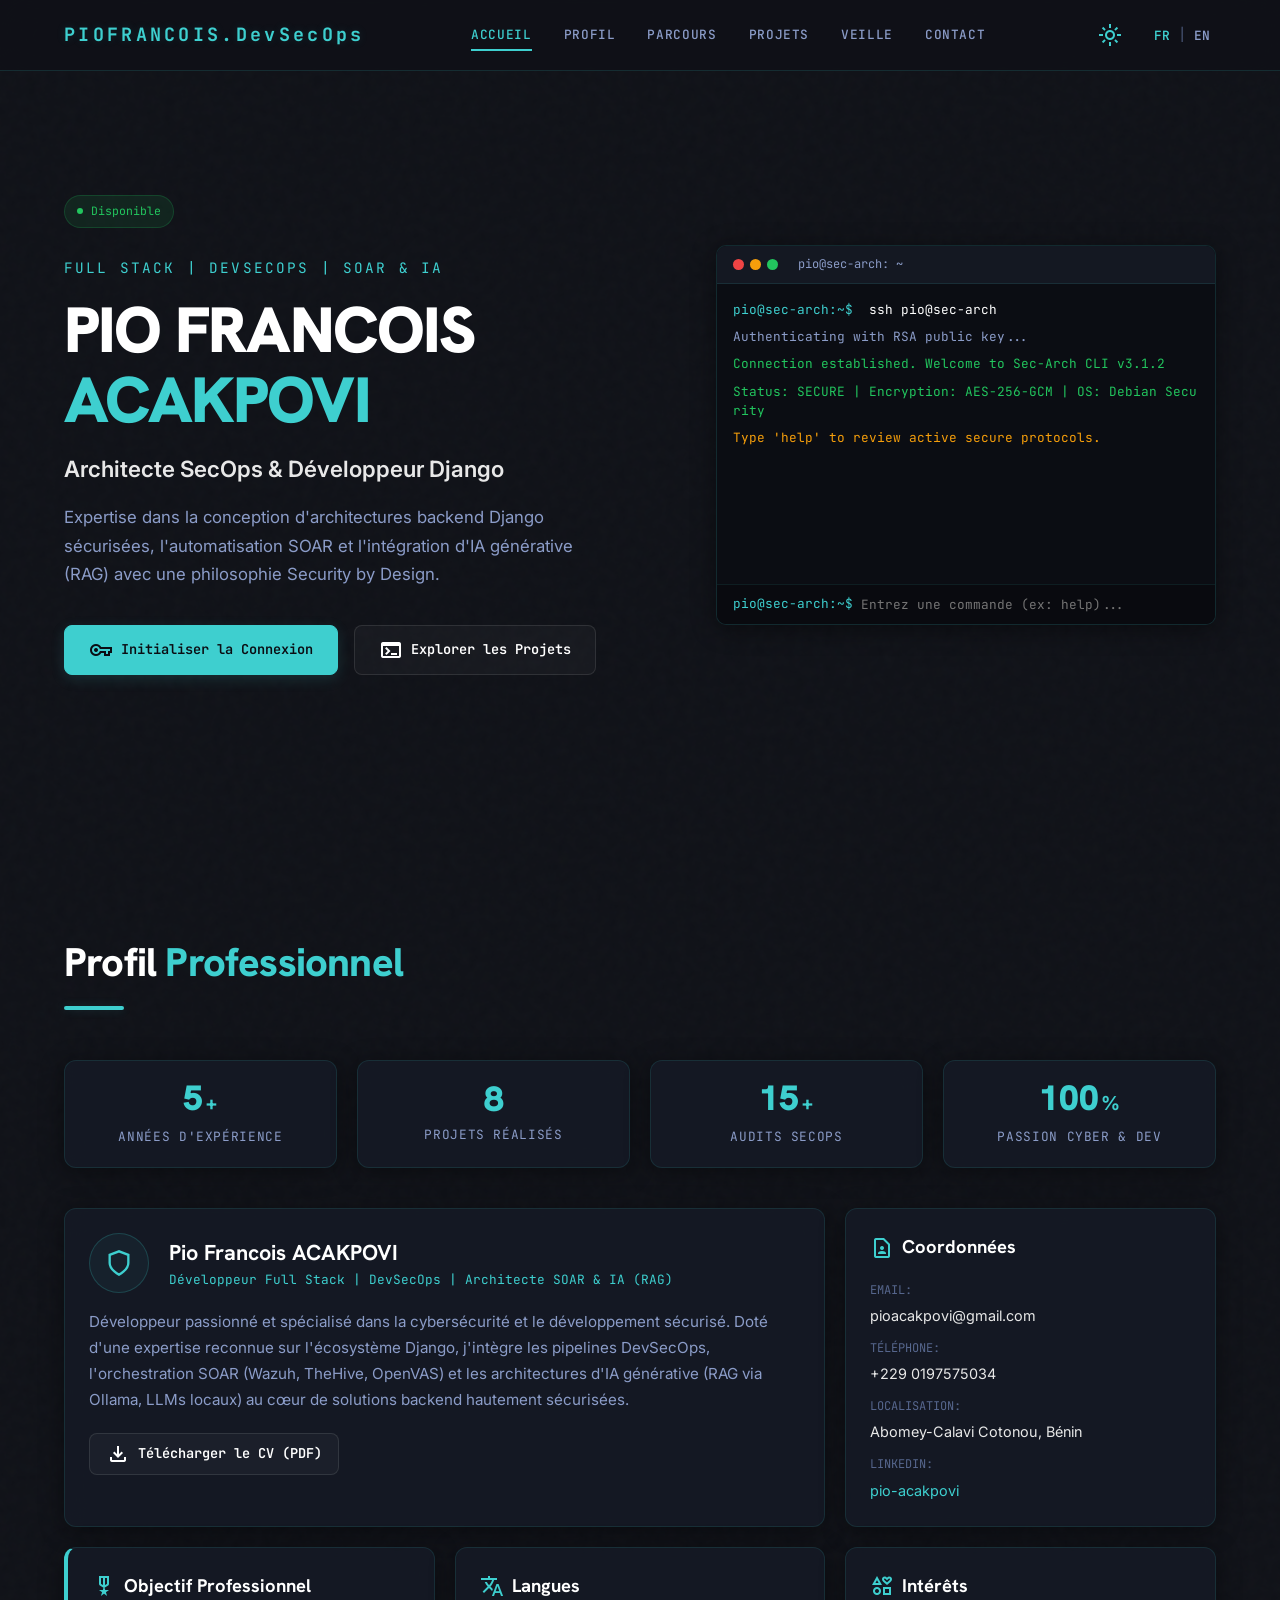
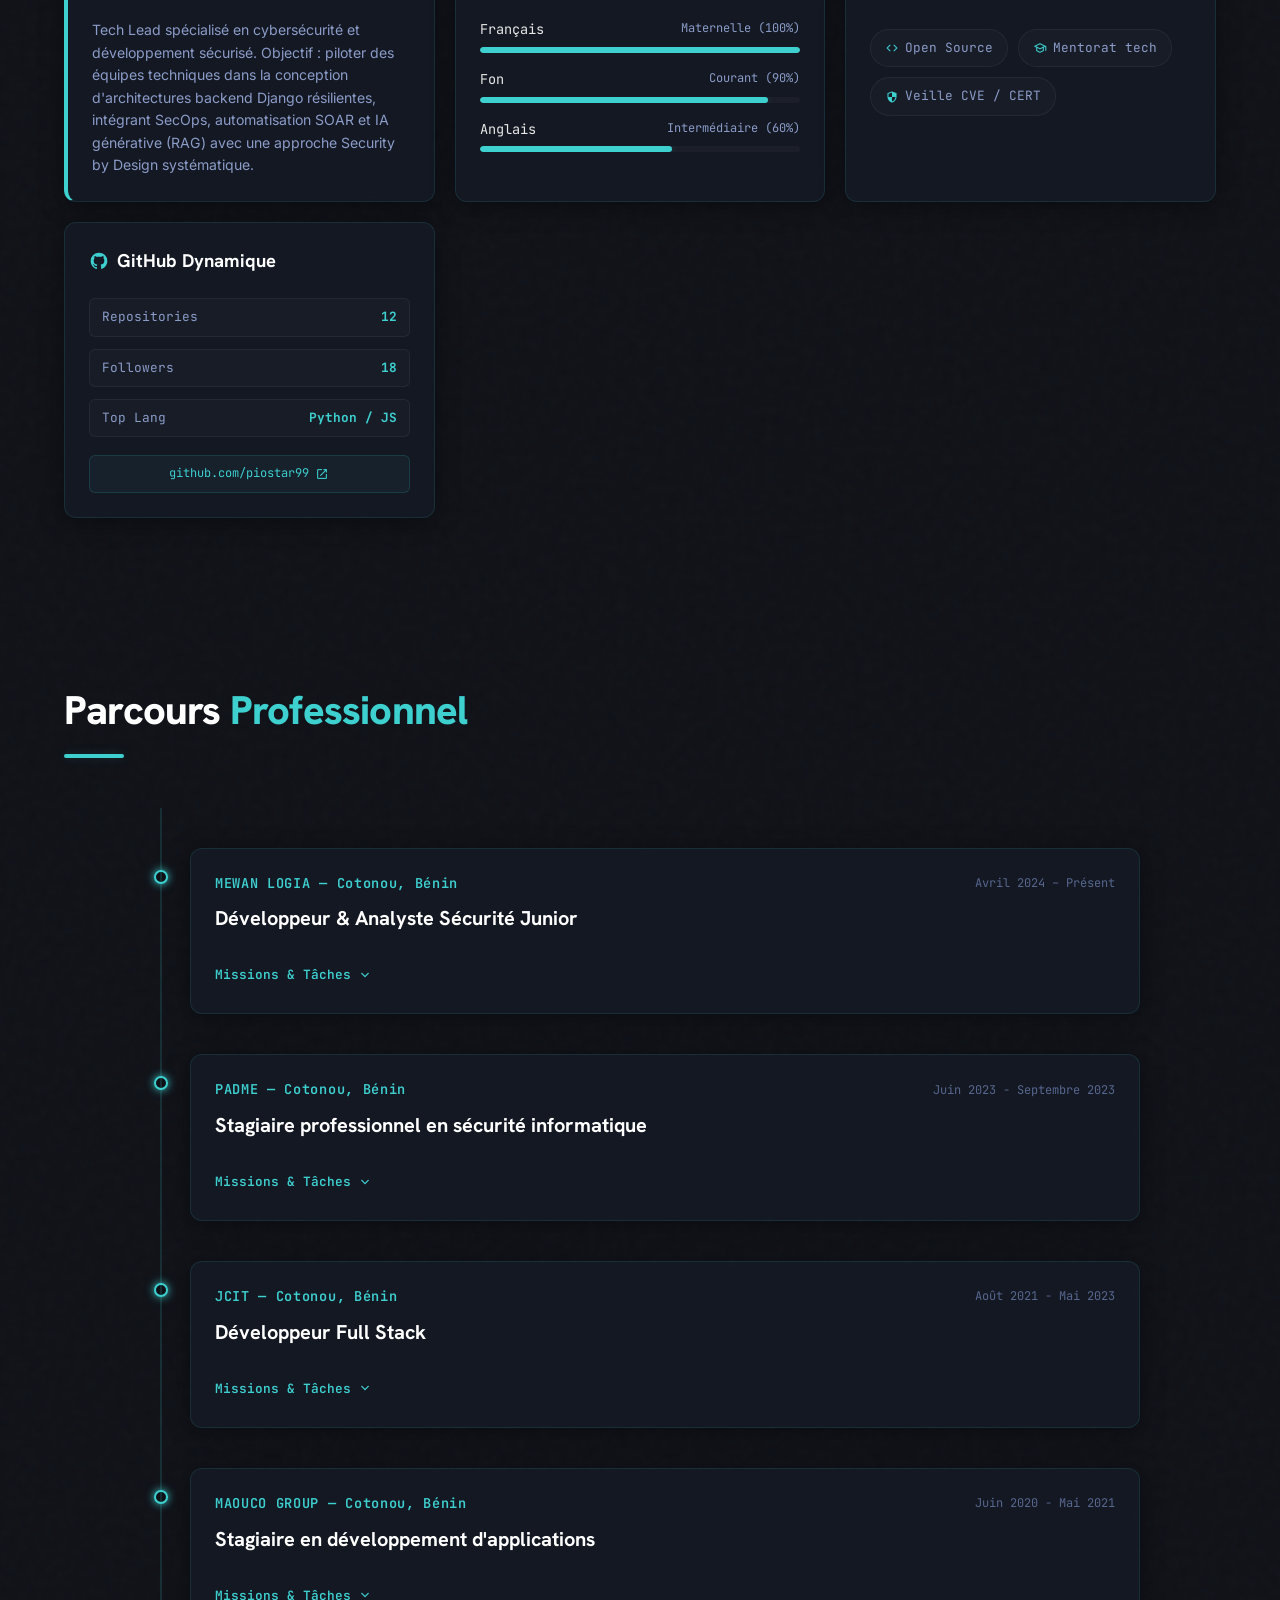
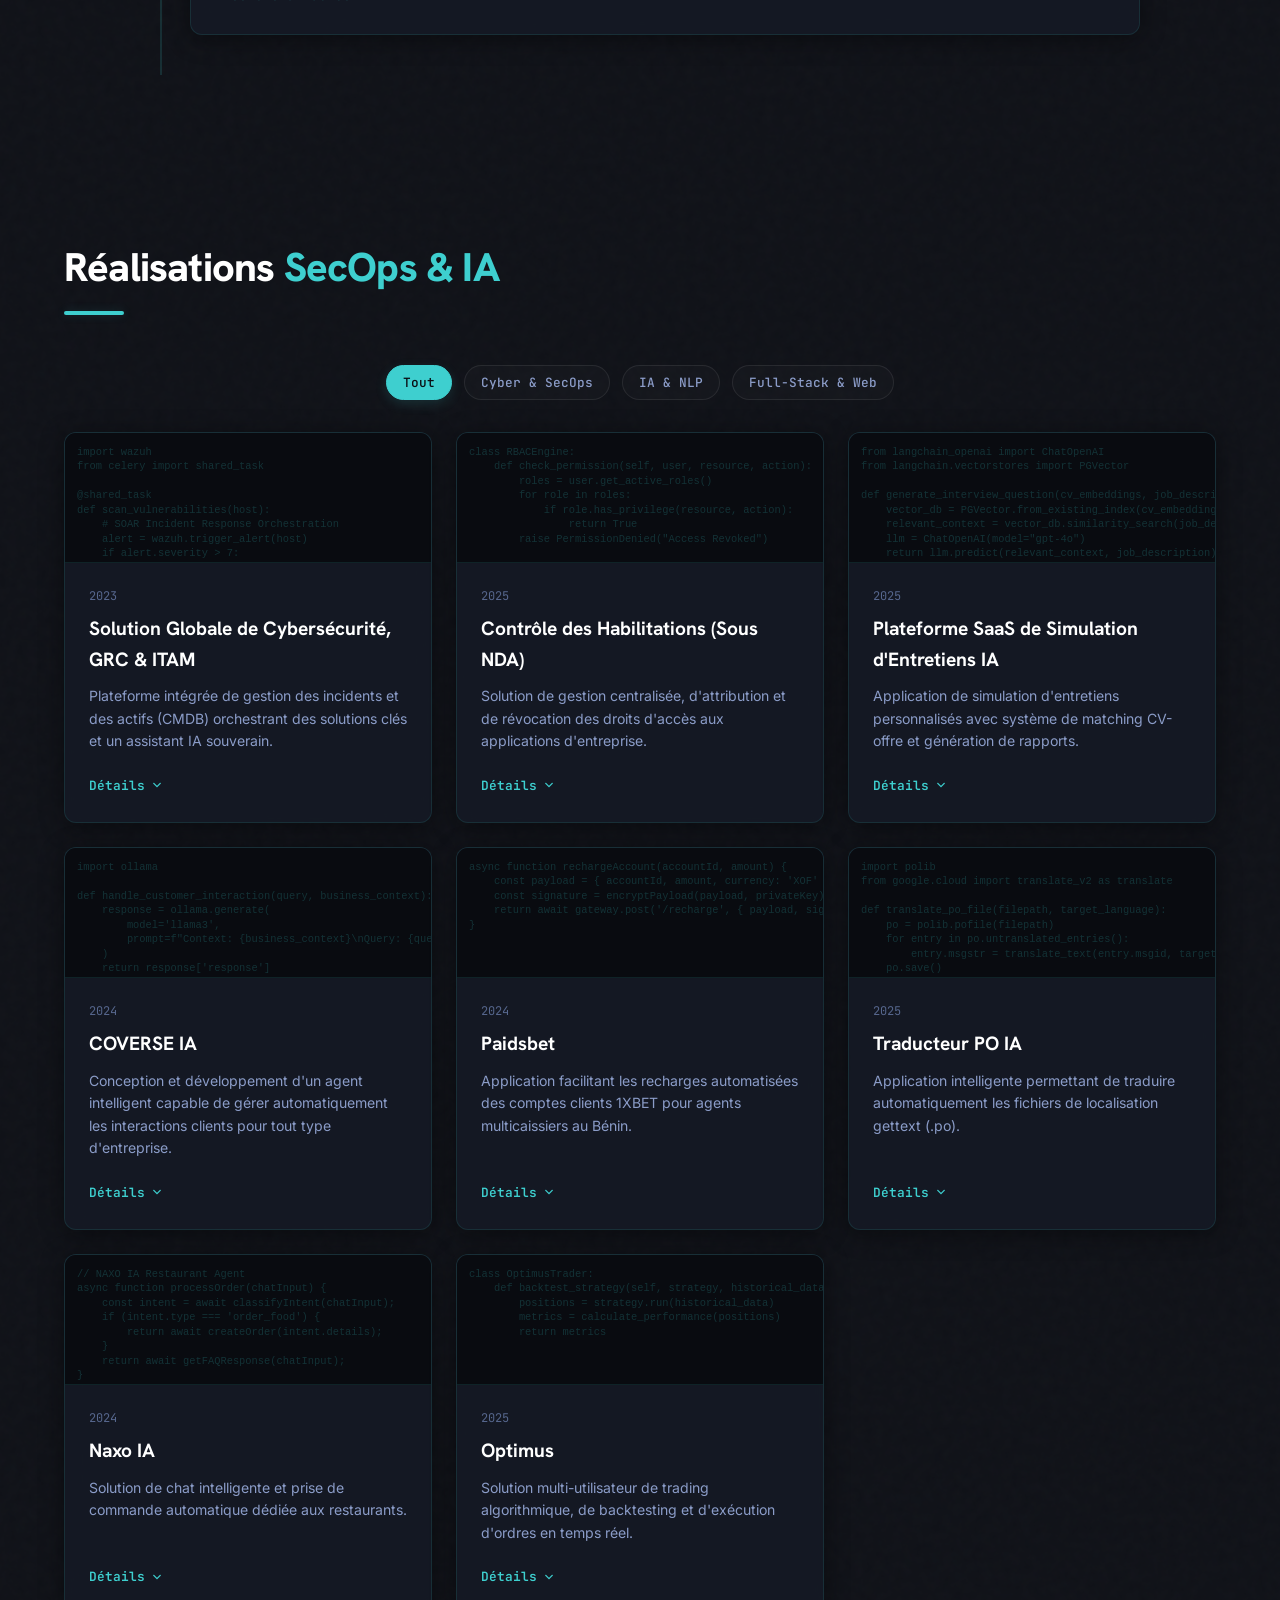
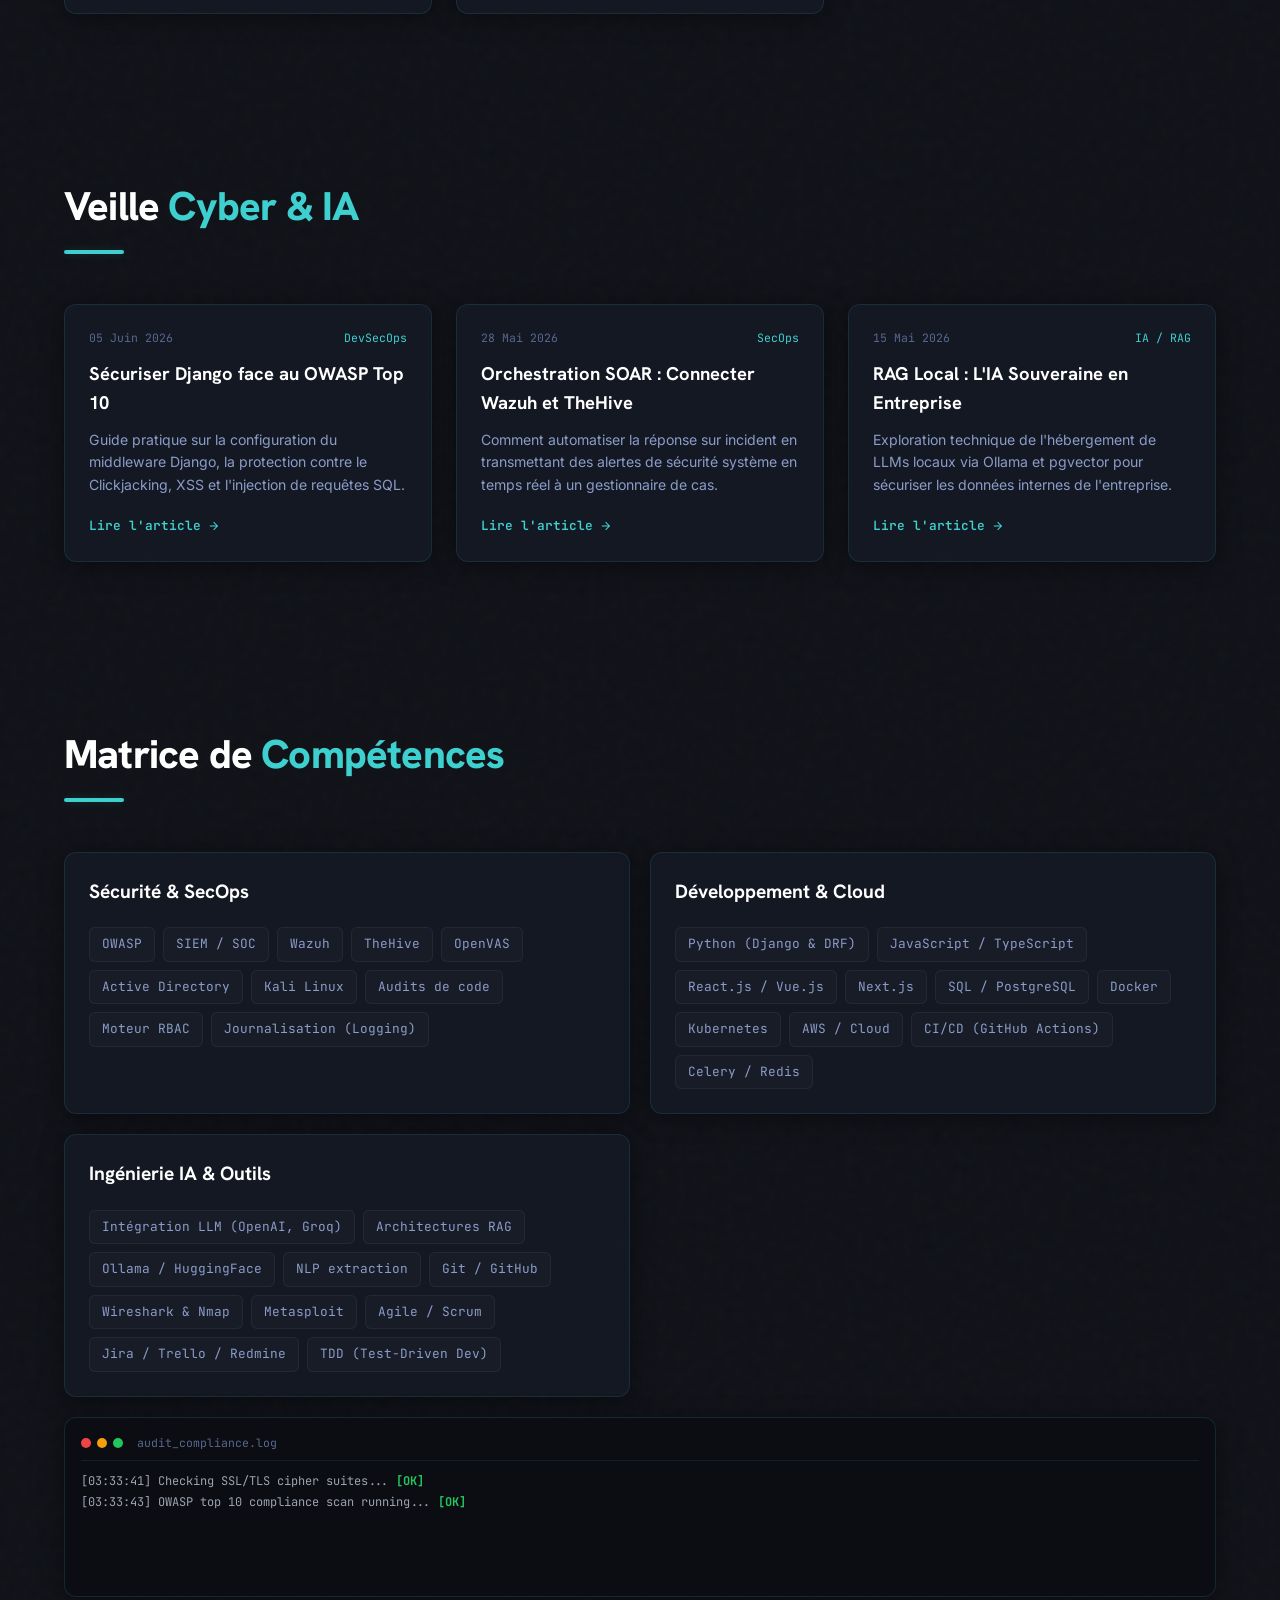
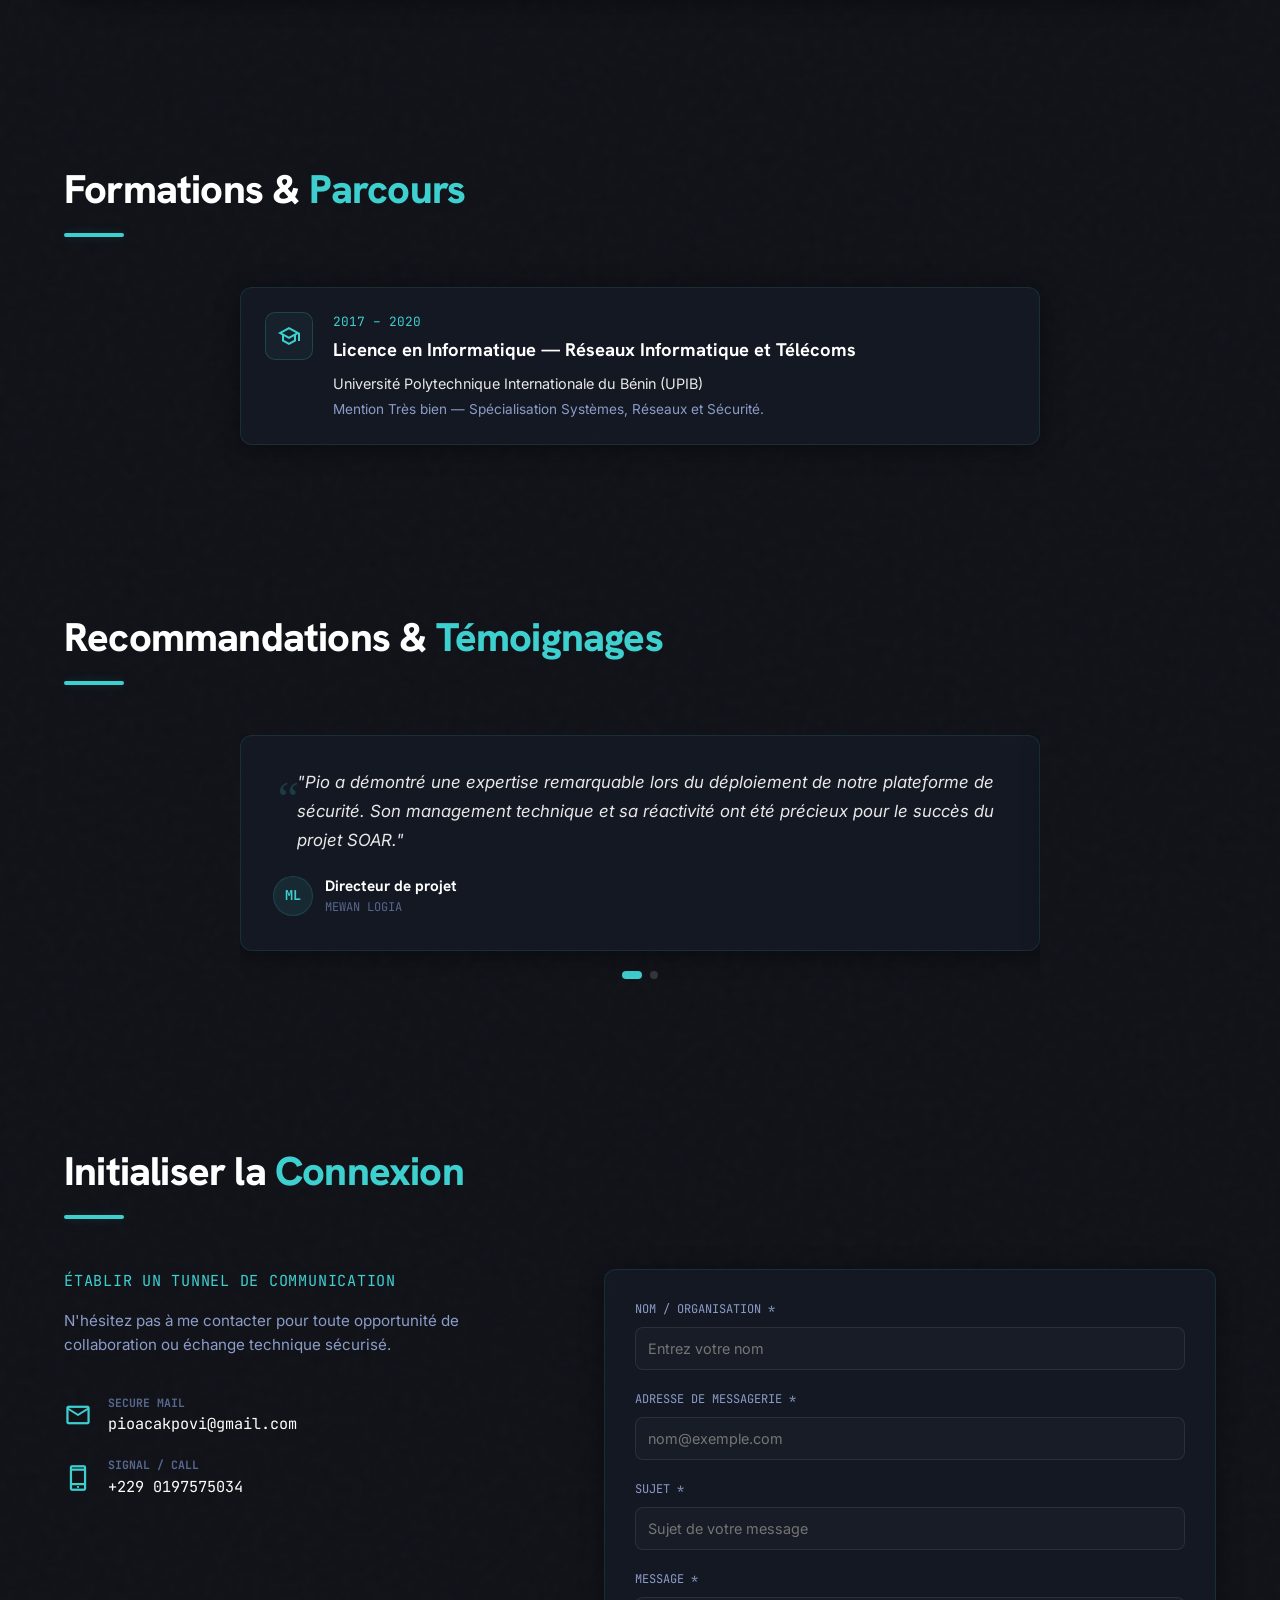
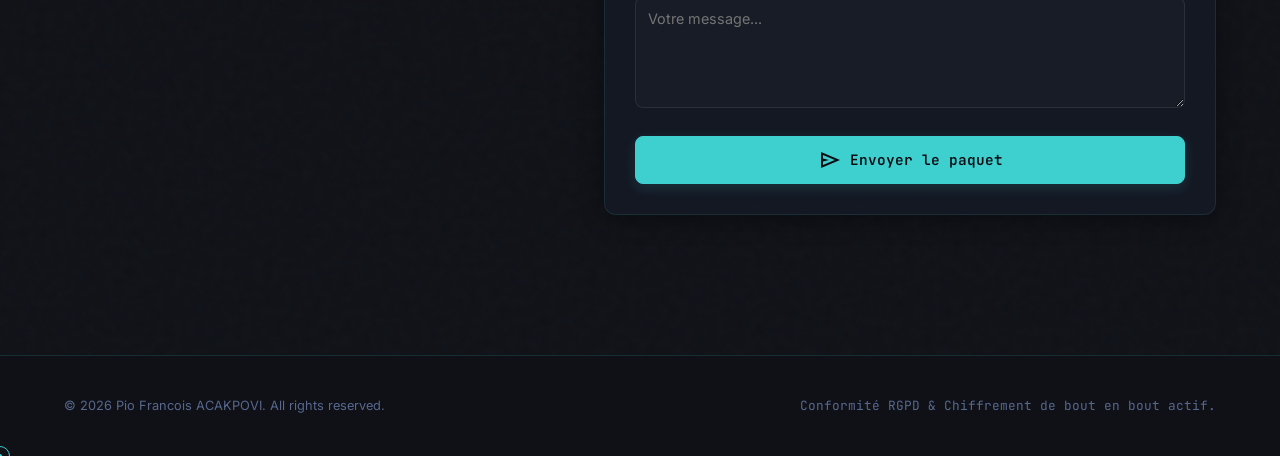
==== commit df651cbe: "Update index.html" ====
--- a/index.html
+++ b/index.html
@@ -26,7 +26,7 @@
     <!-- Header Navigation -->
     <header id="main-header" class="header">
         <div class="container nav-container">
-            <a href="#" class="logo">PIO.SEC</a>
+            <a href="#" class="logo">PIOFRANCOIS.DevSecOps </a>
 
             <nav id="nav-menu" class="nav-menu">
                 <a href="#accueil" class="nav-link active" data-i18n="nav.home">Accueil</a>
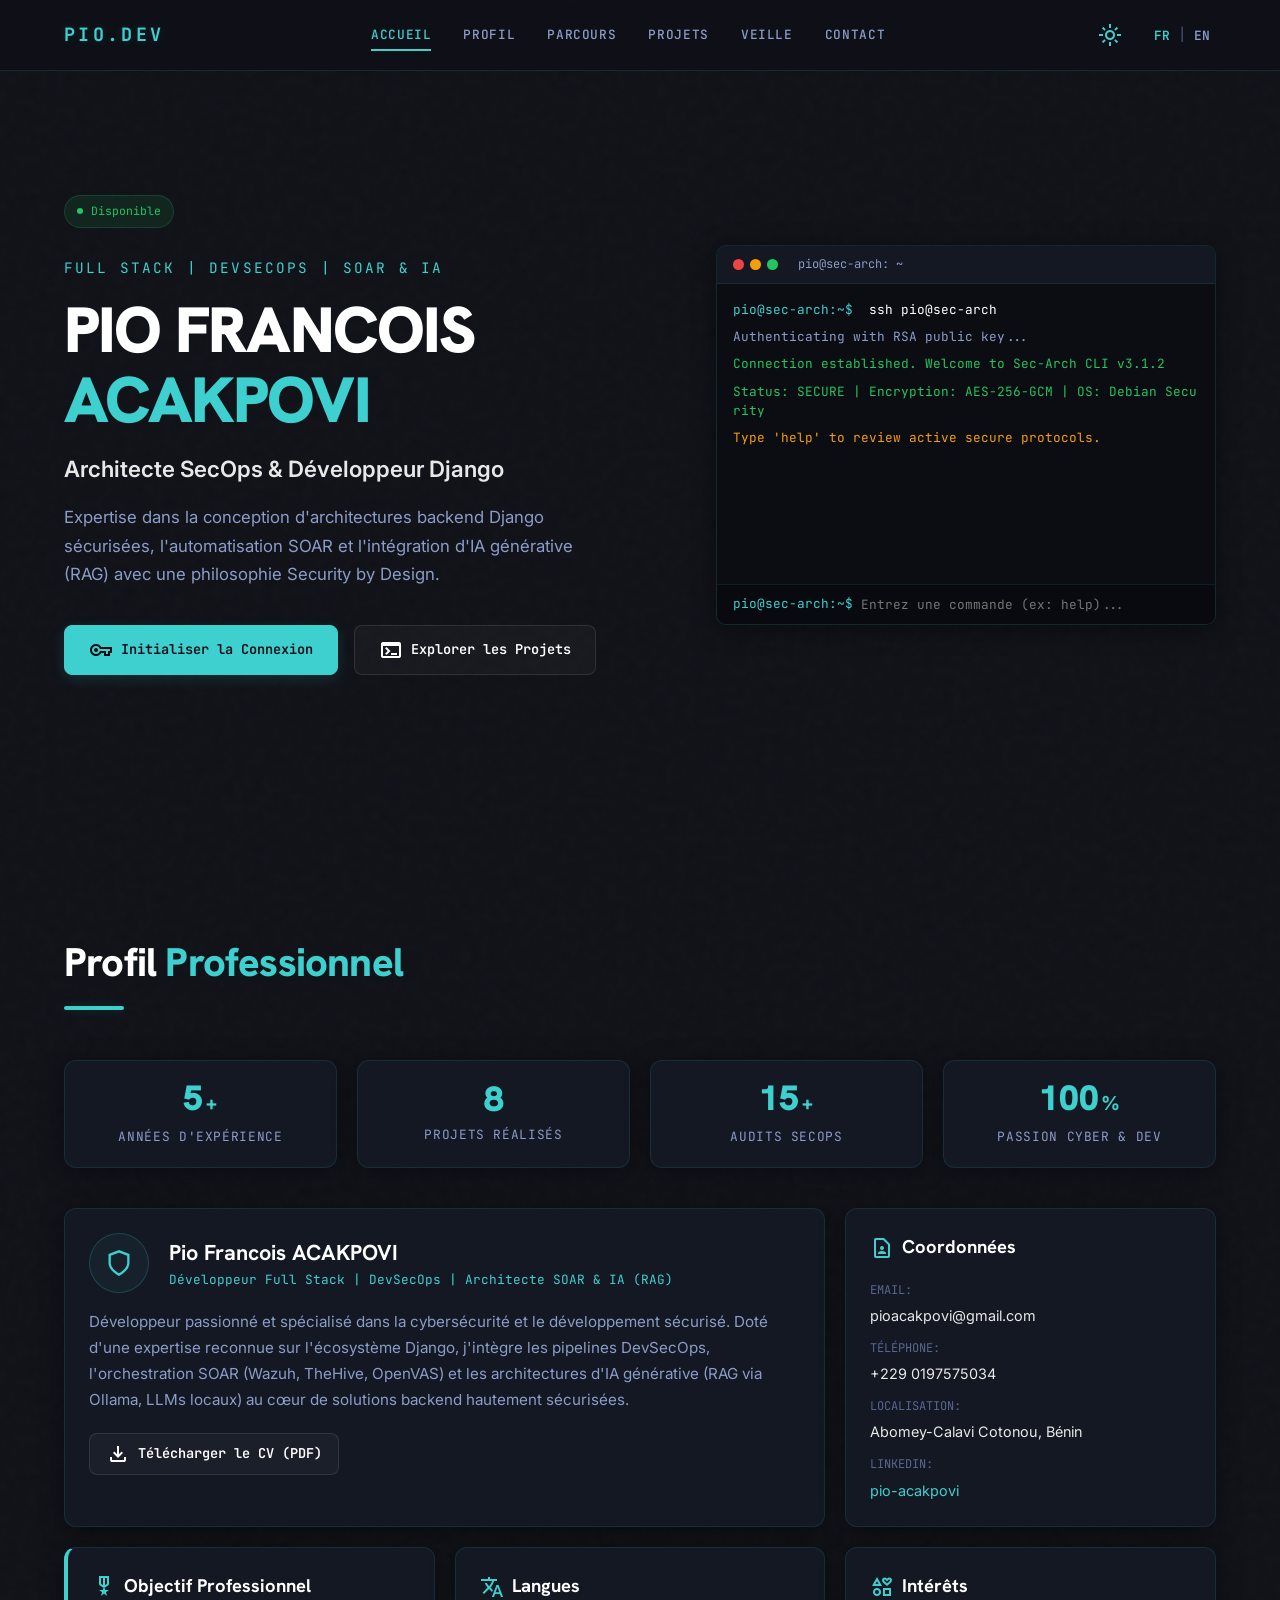
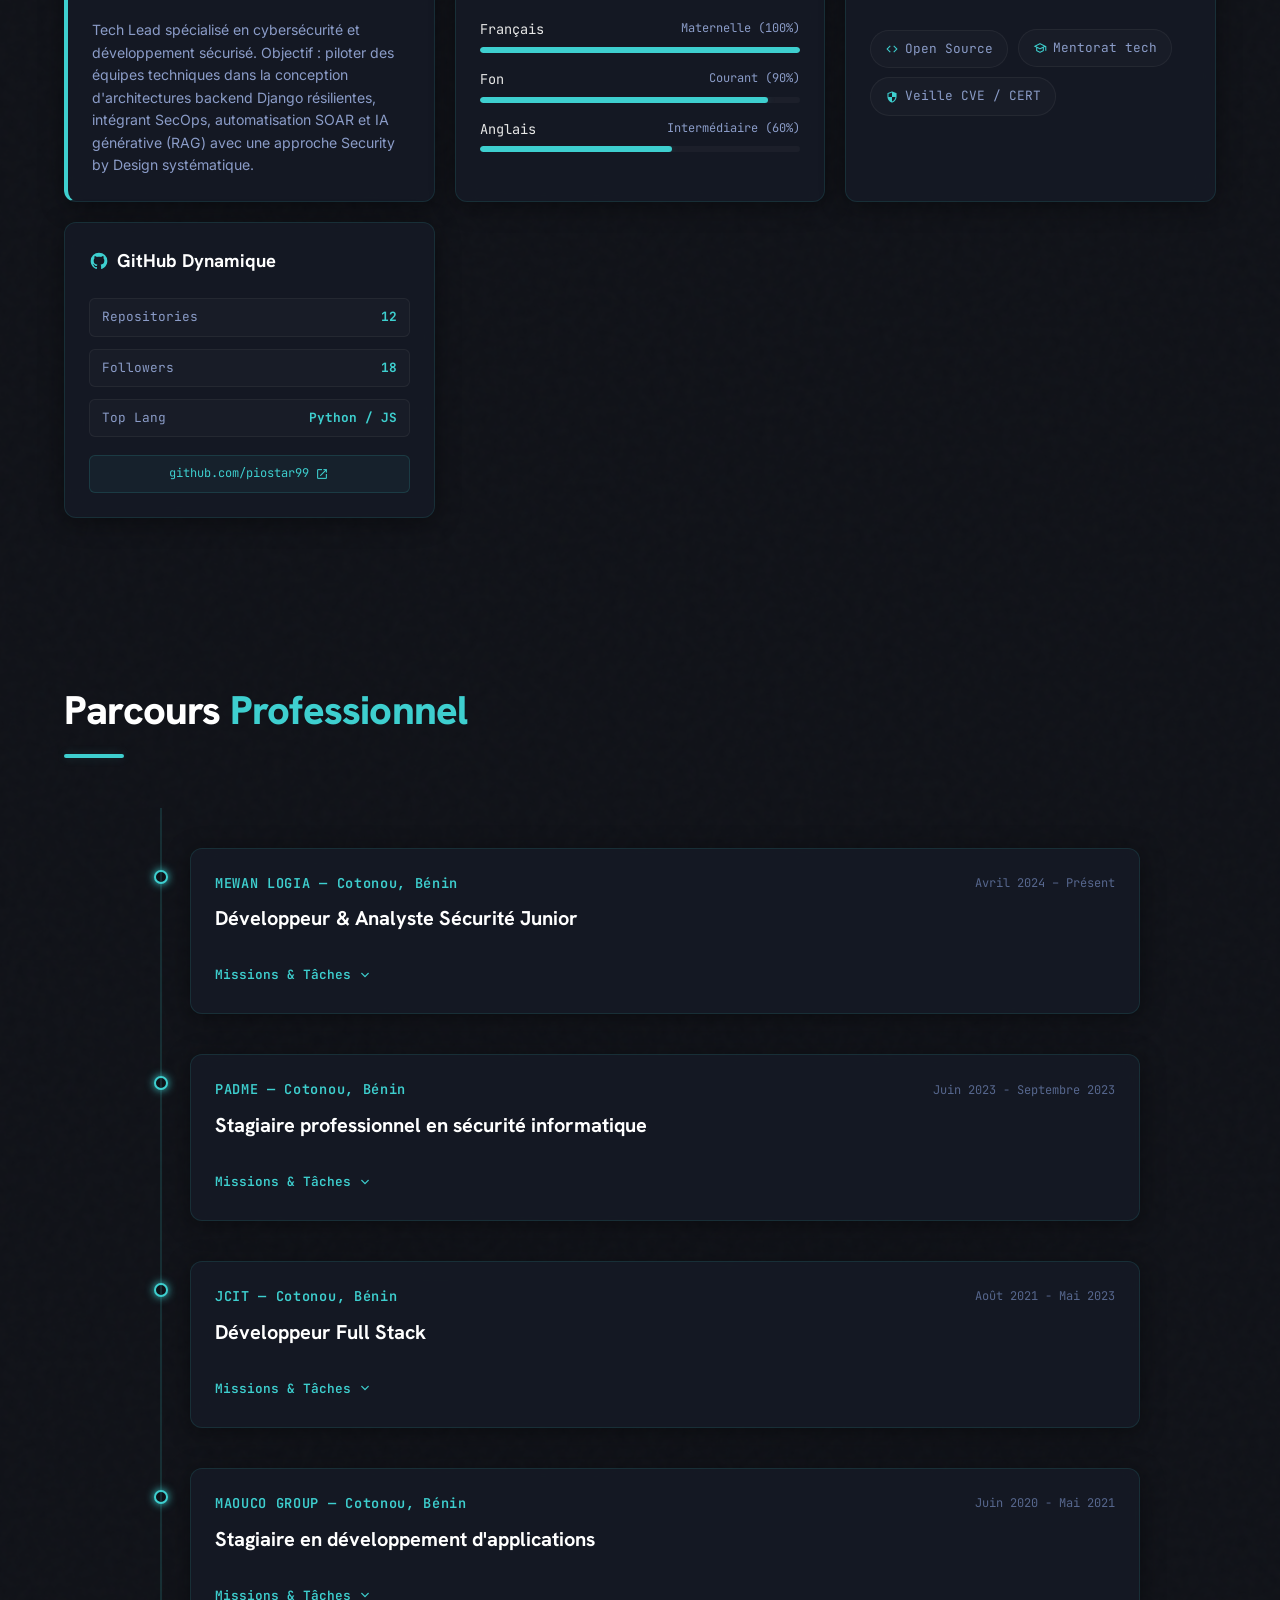
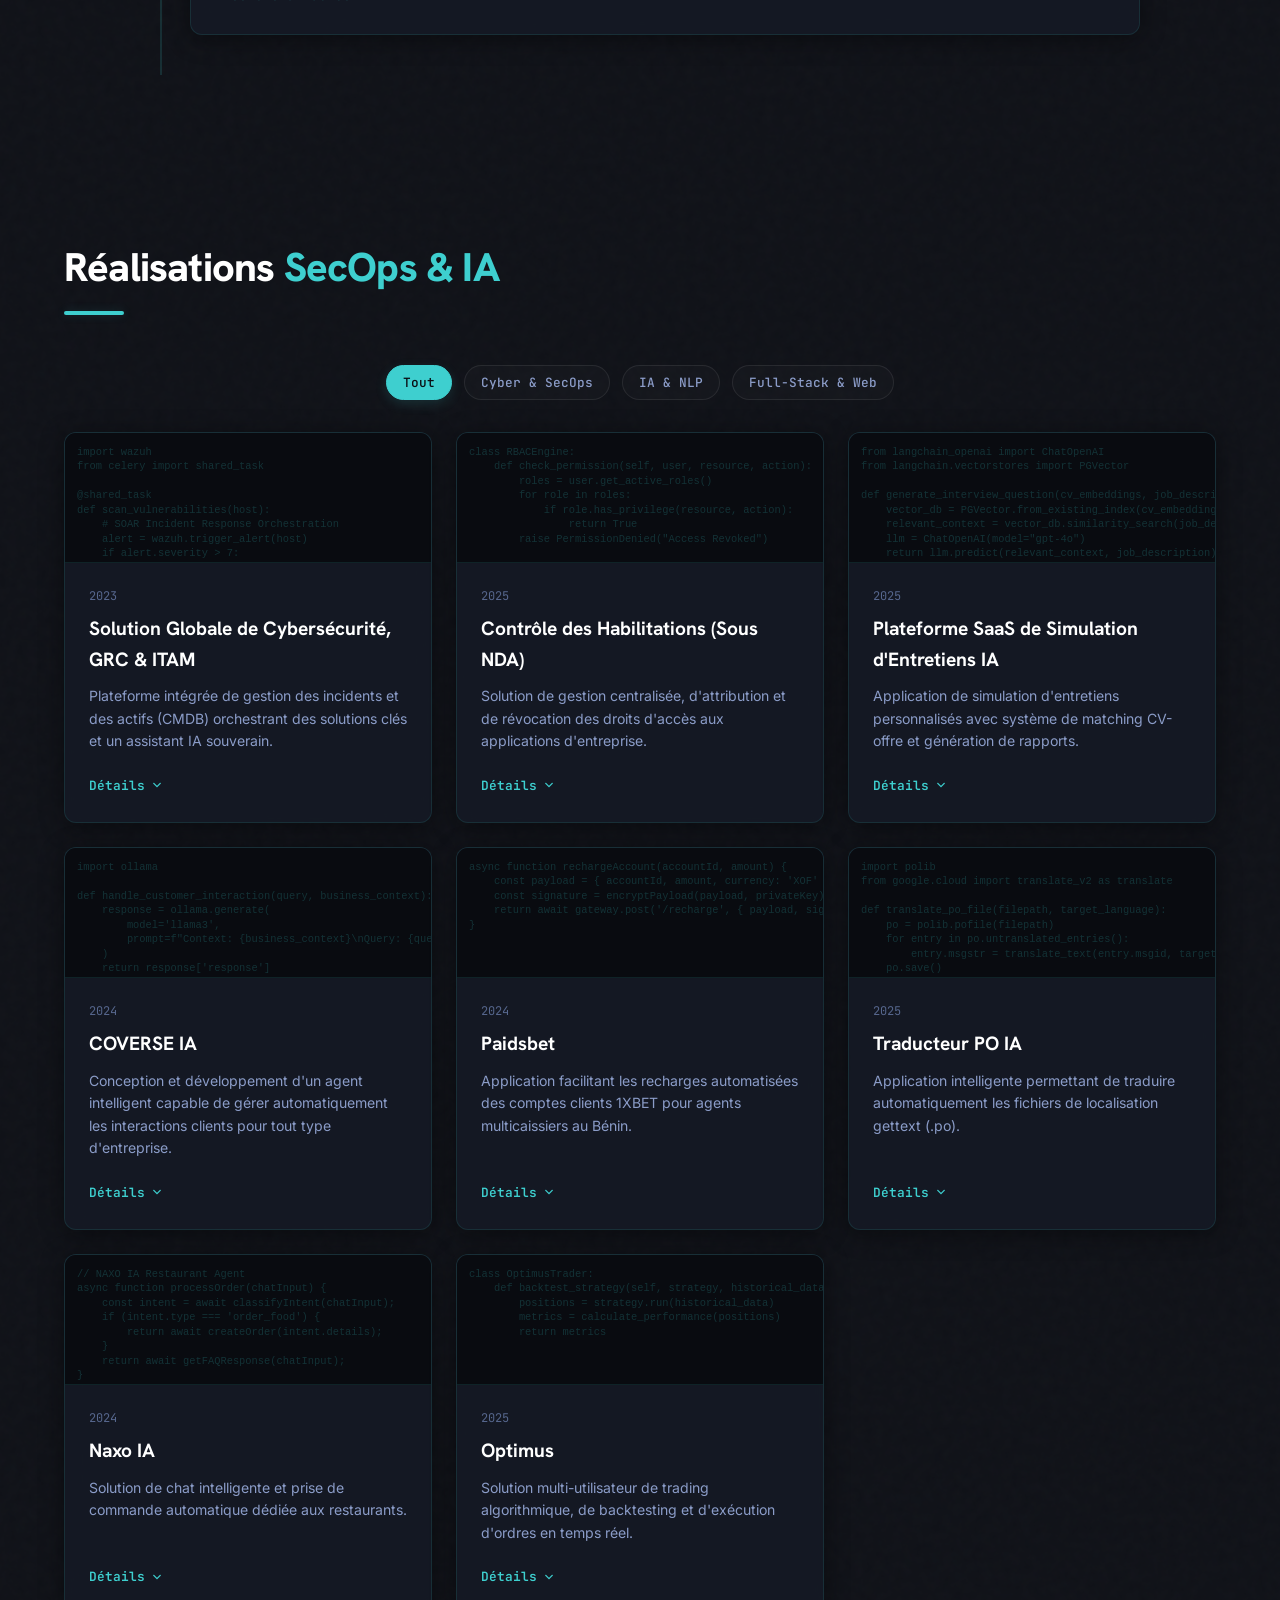
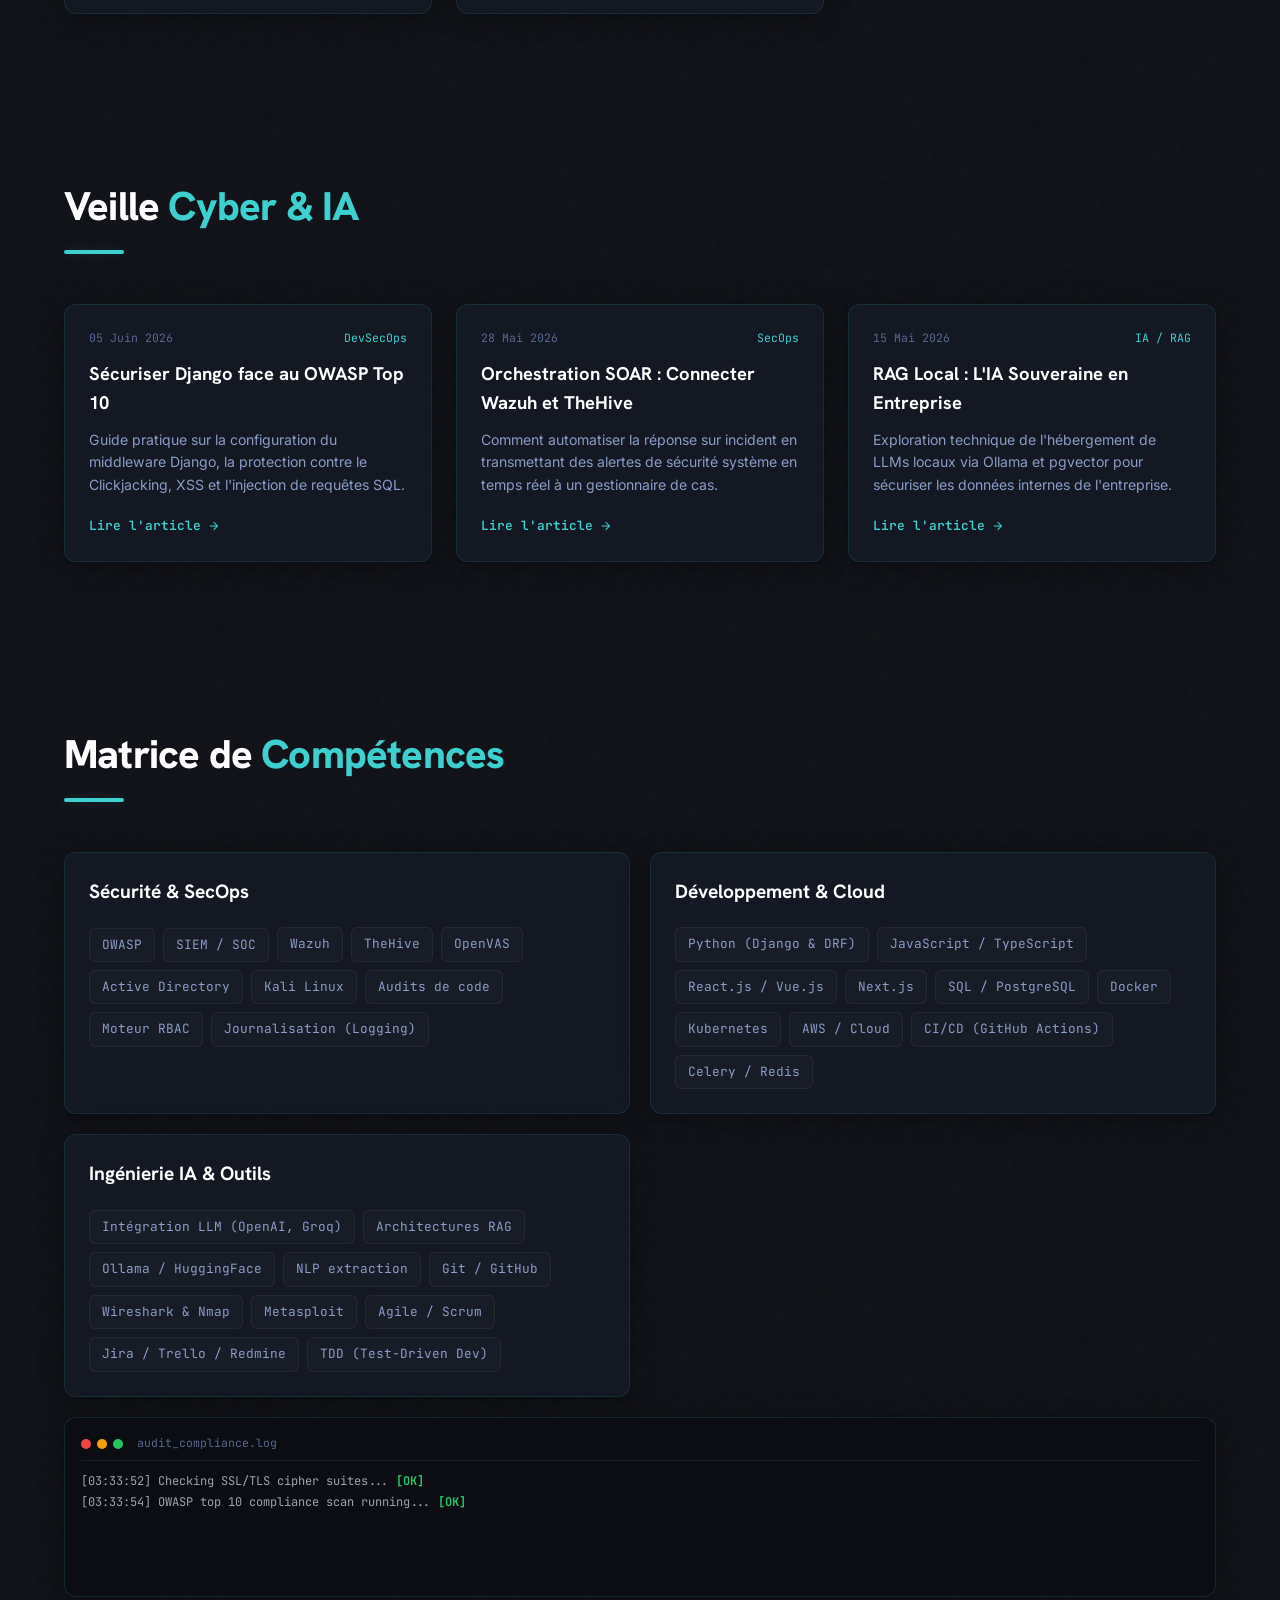
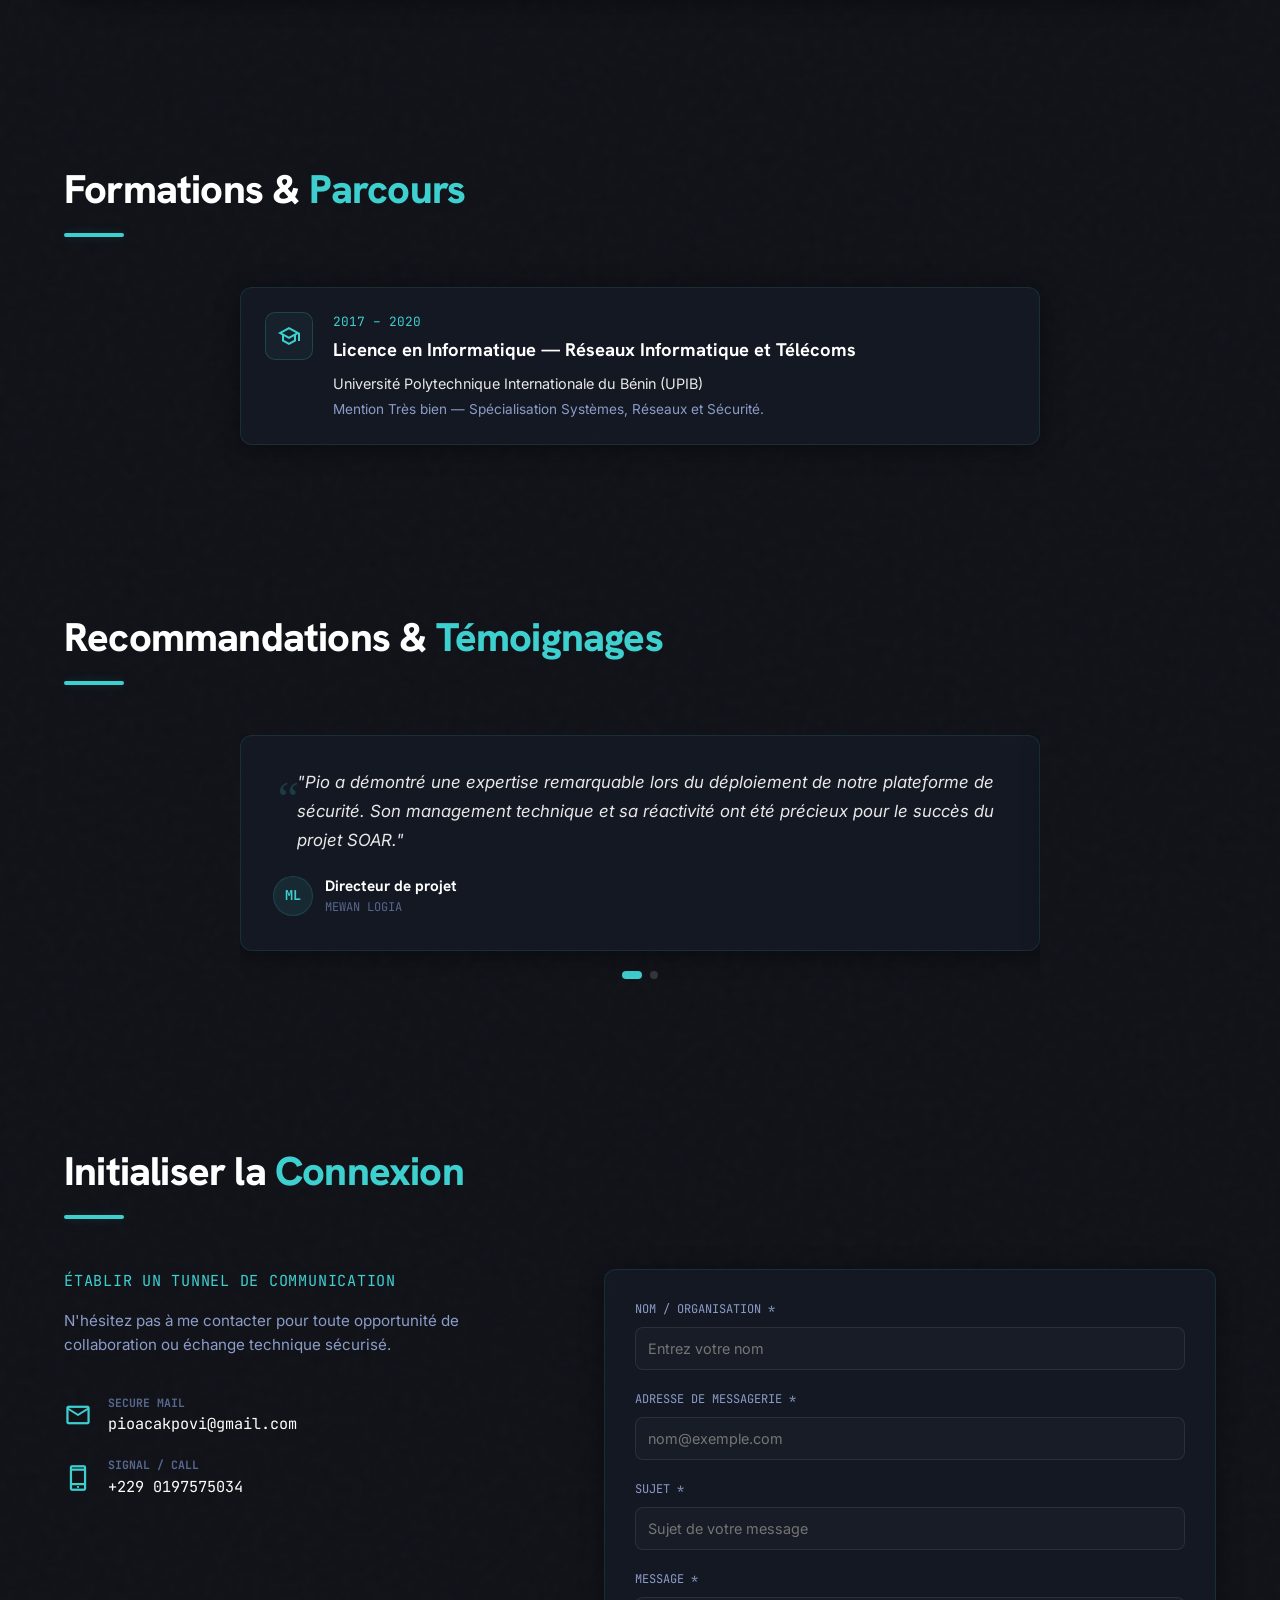
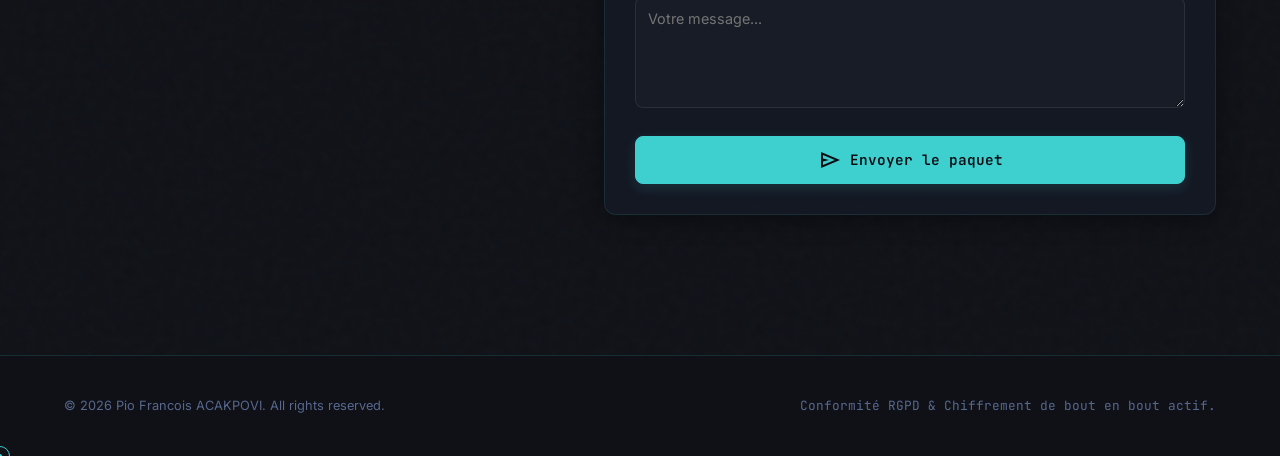
==== commit a3c936a0: "Update index.html" ====
--- a/index.html
+++ b/index.html
@@ -26,7 +26,7 @@
     <!-- Header Navigation -->
     <header id="main-header" class="header">
         <div class="container nav-container">
-            <a href="#" class="logo">PIOFRANCOIS.DevSecOps </a>
+            <a href="#" class="logo">PIO.DEV </a>
 
             <nav id="nav-menu" class="nav-menu">
                 <a href="#accueil" class="nav-link active" data-i18n="nav.home">Accueil</a>
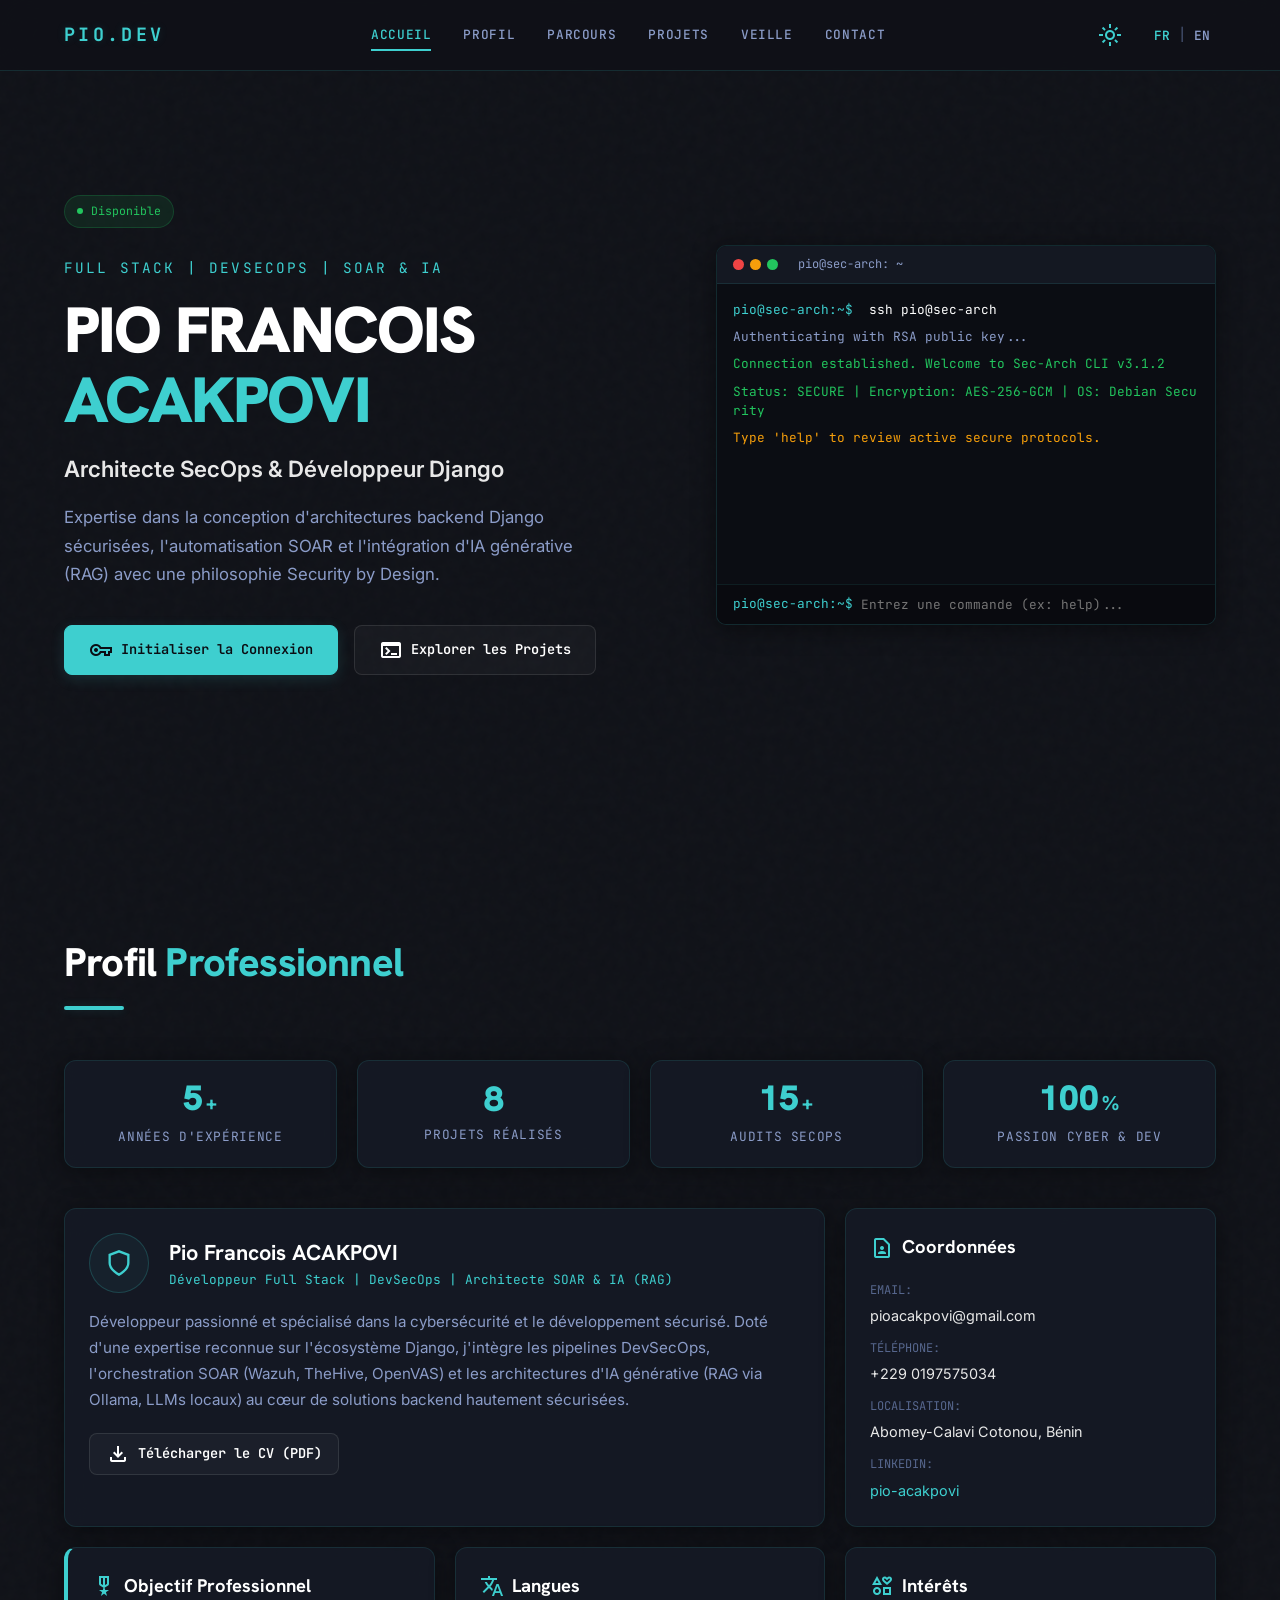
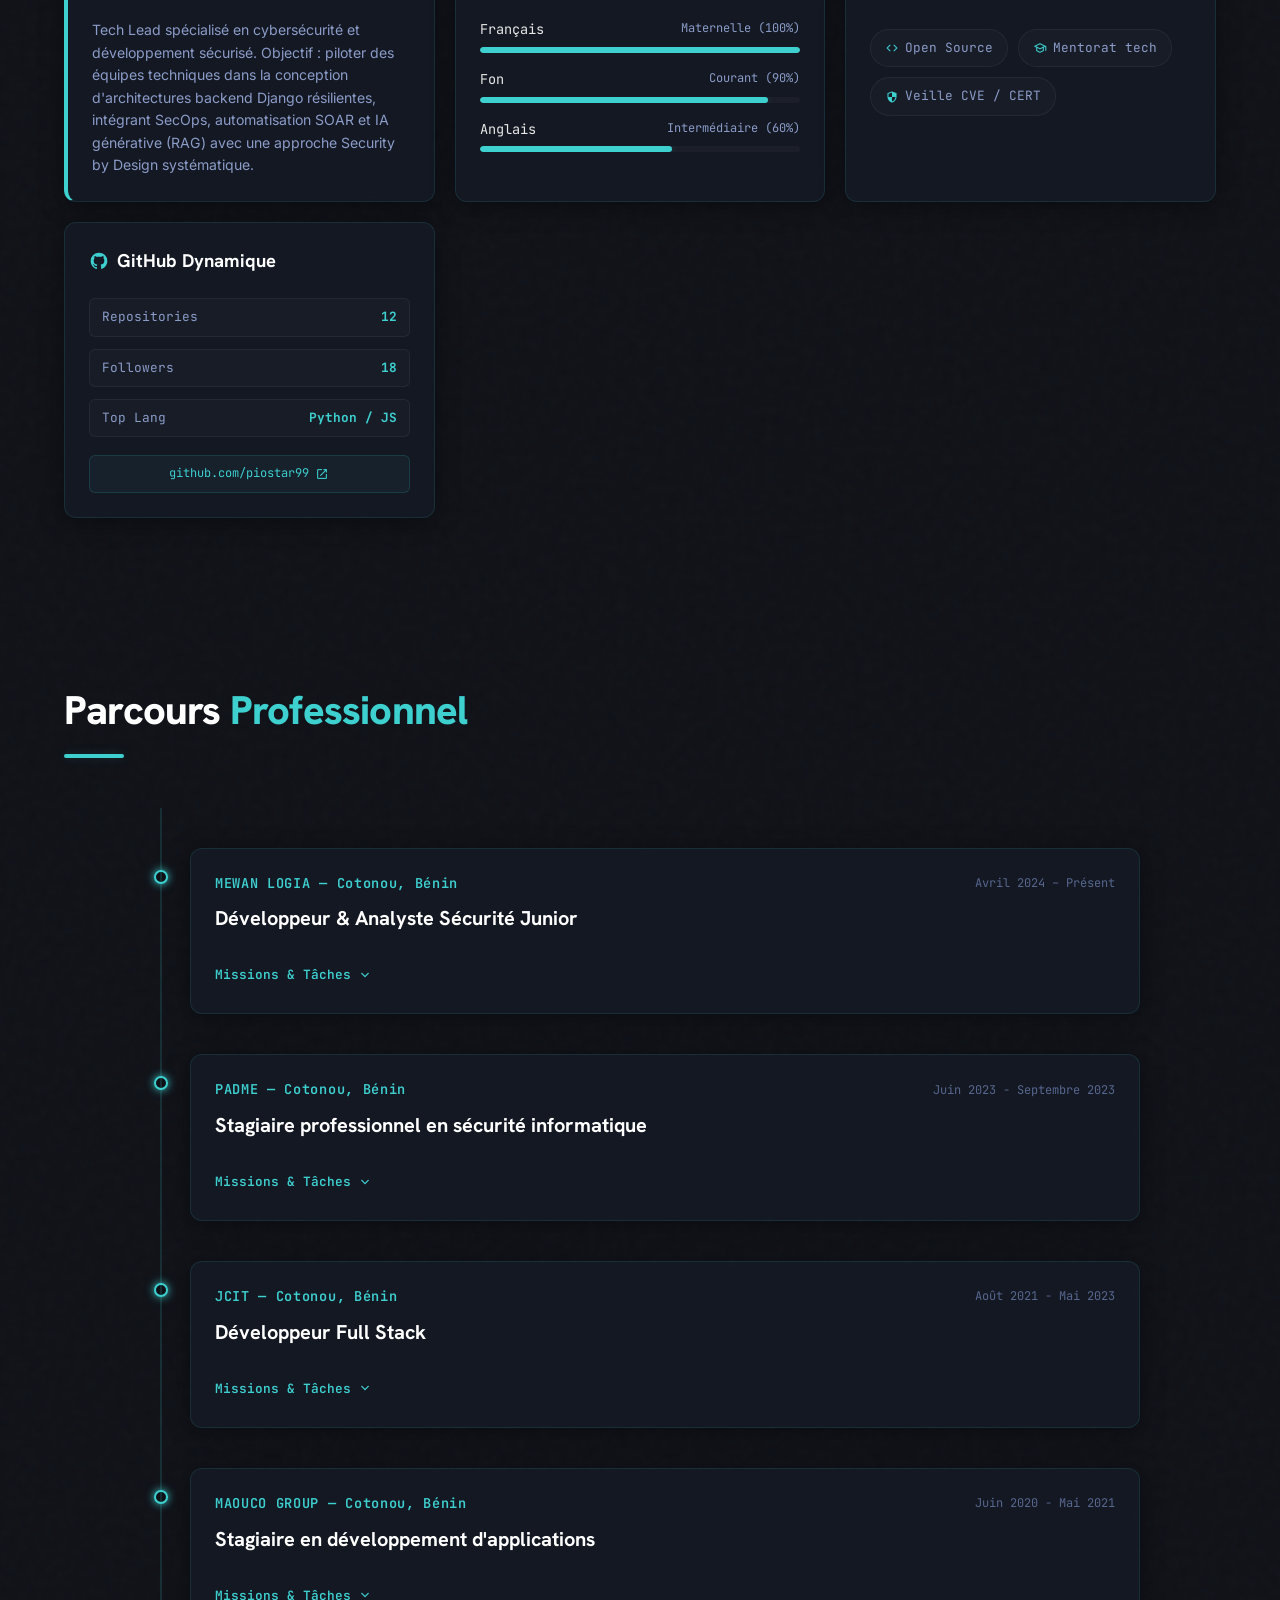
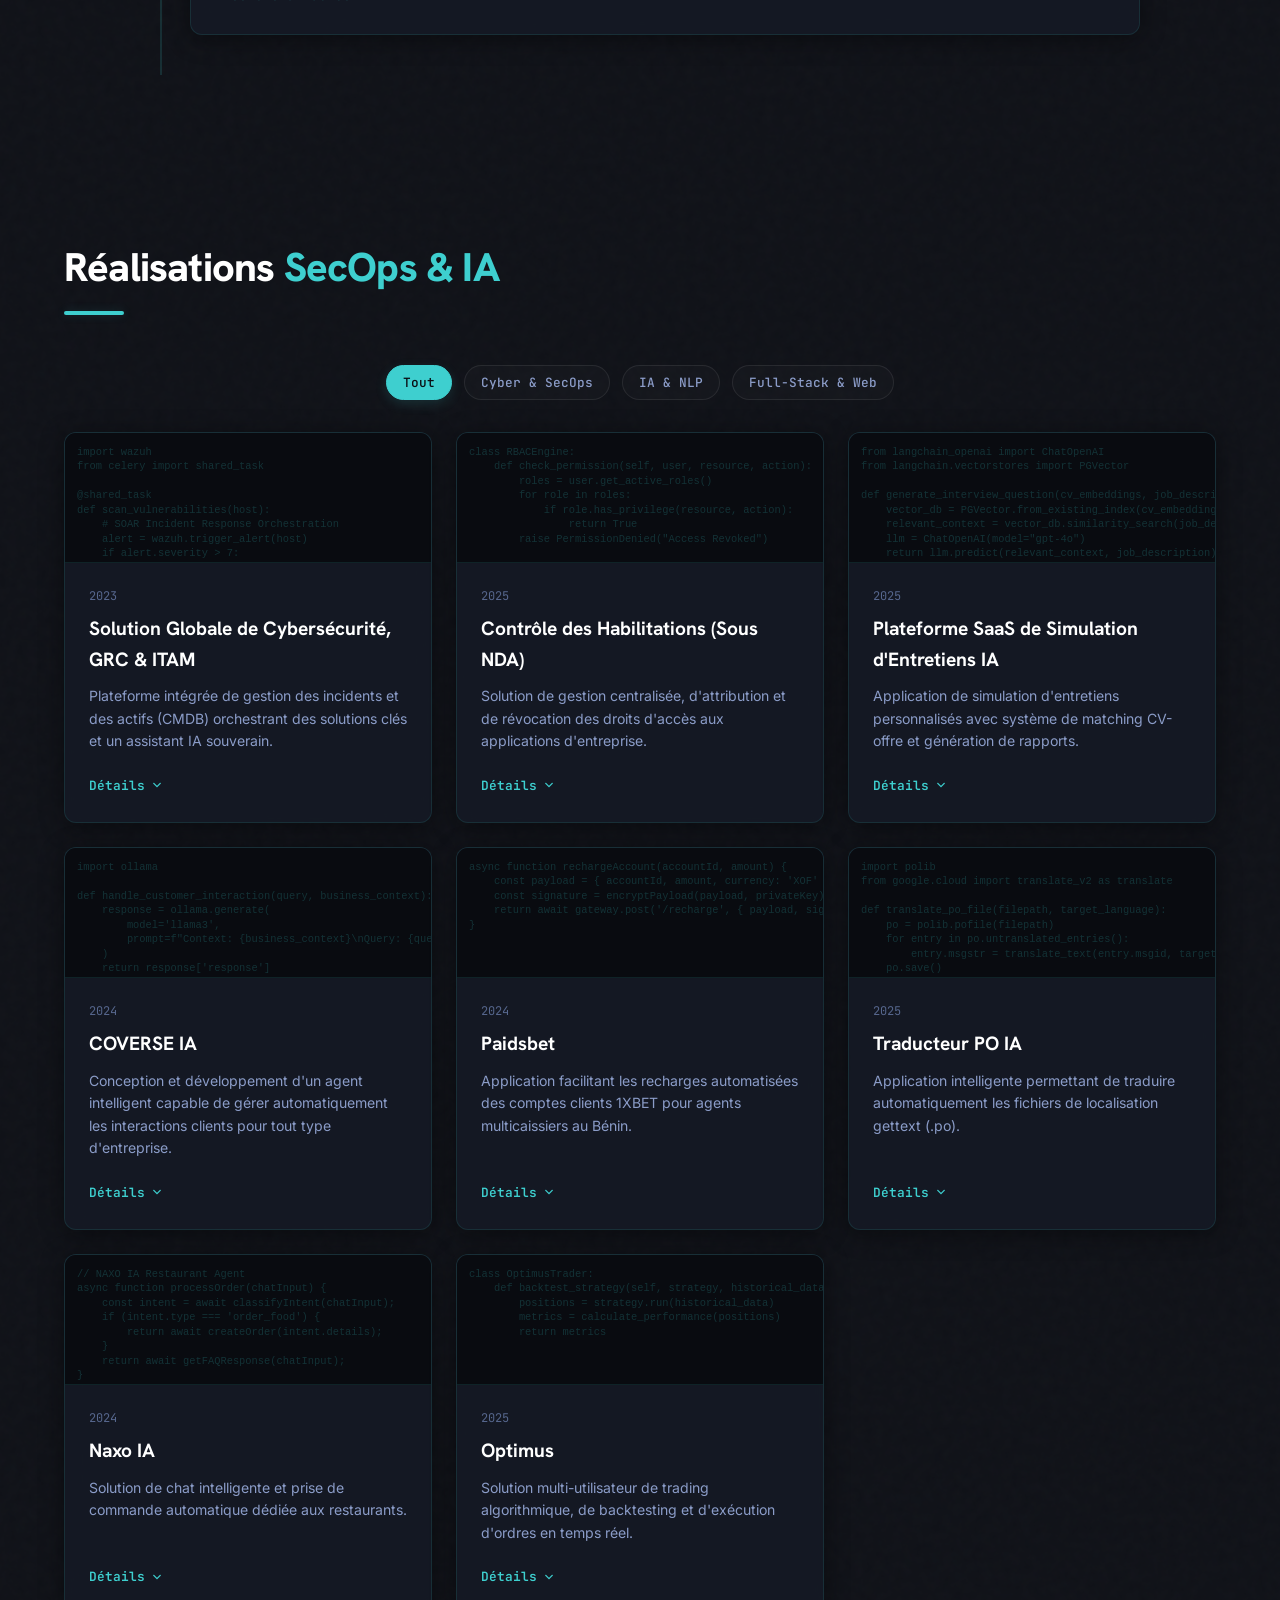
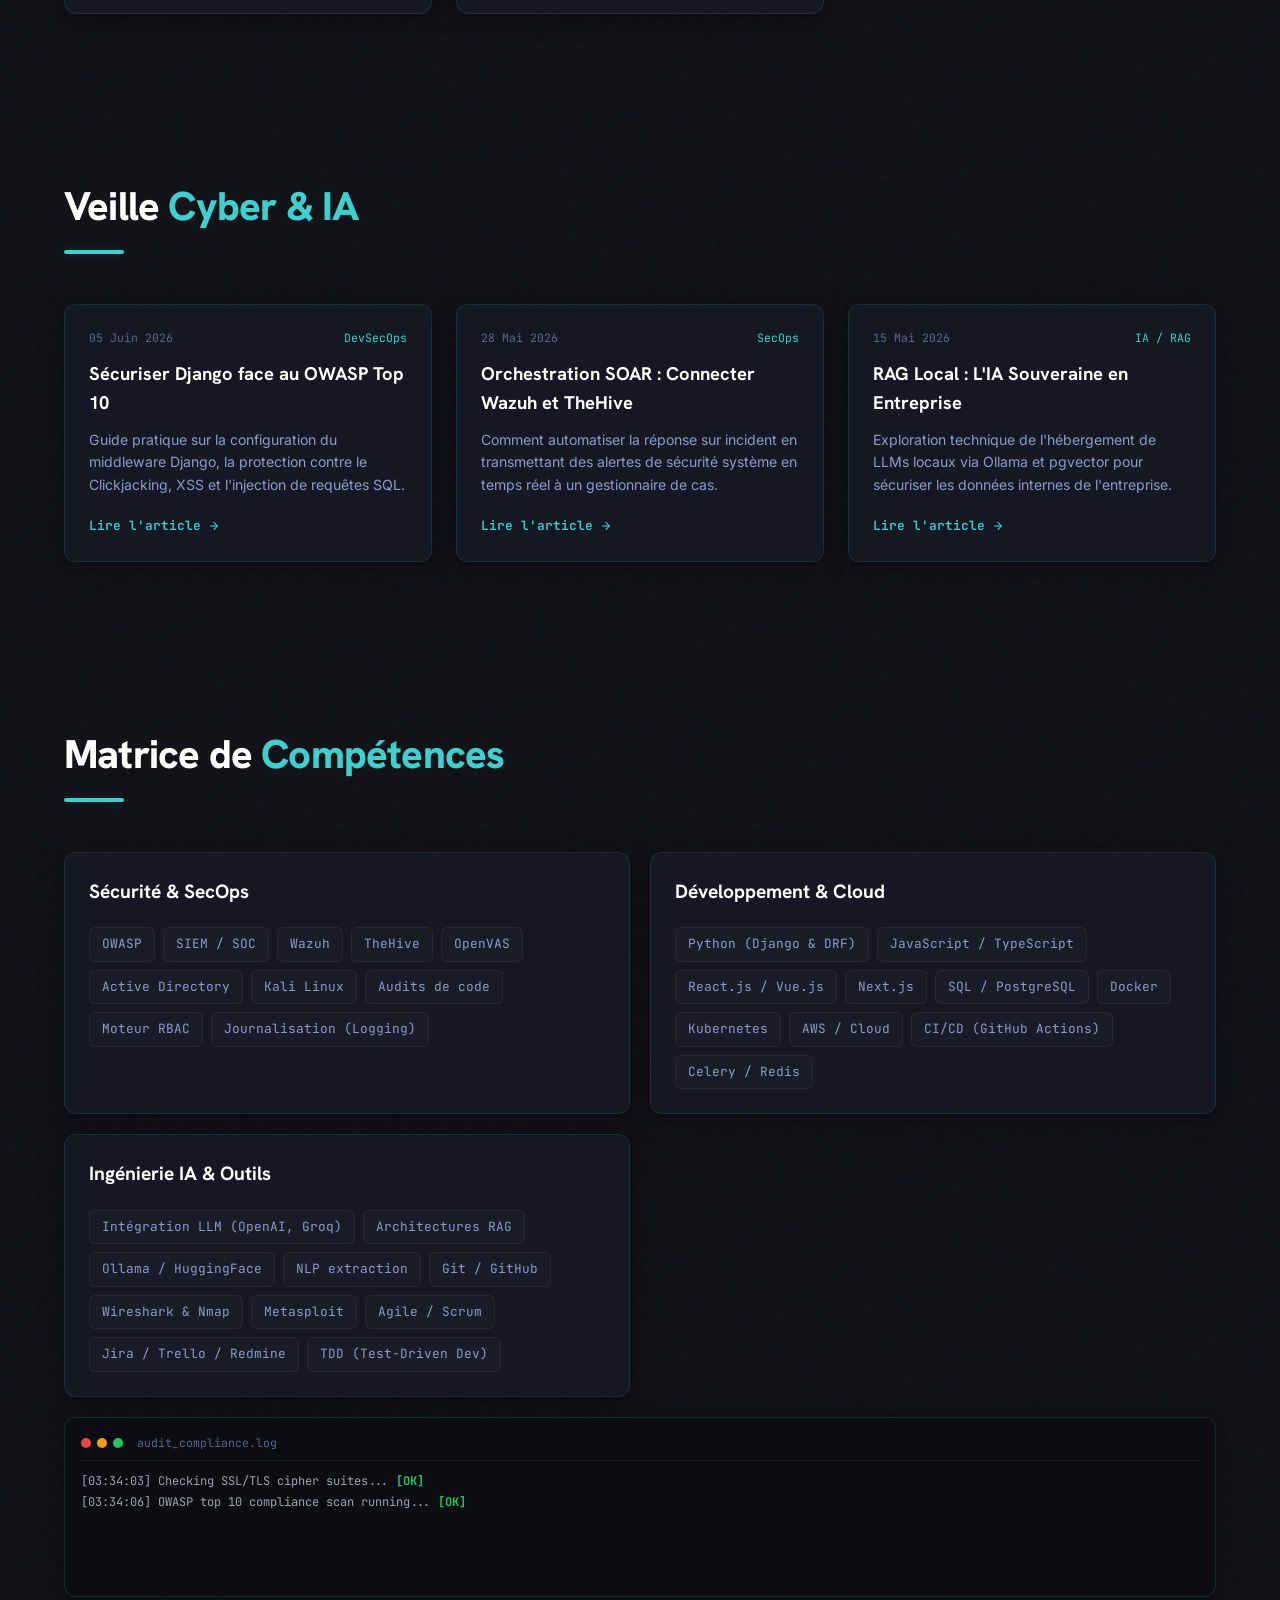
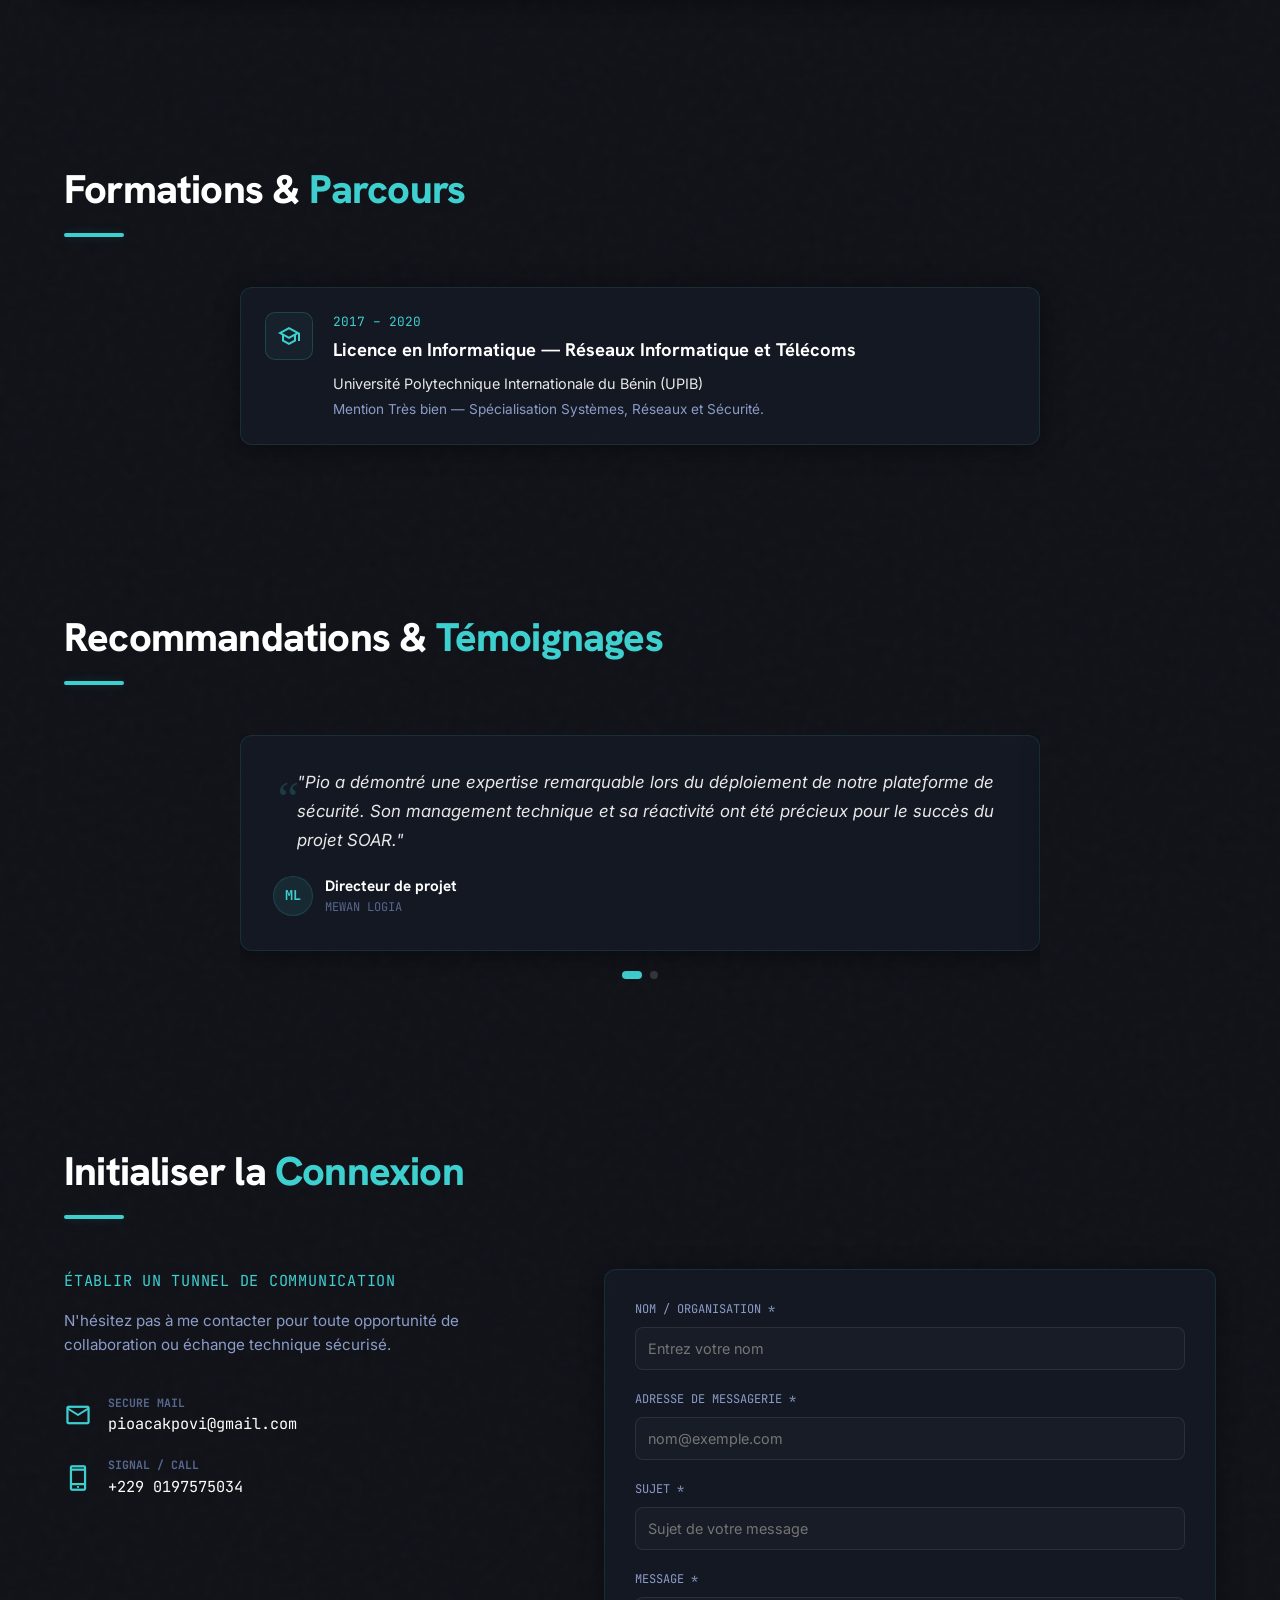
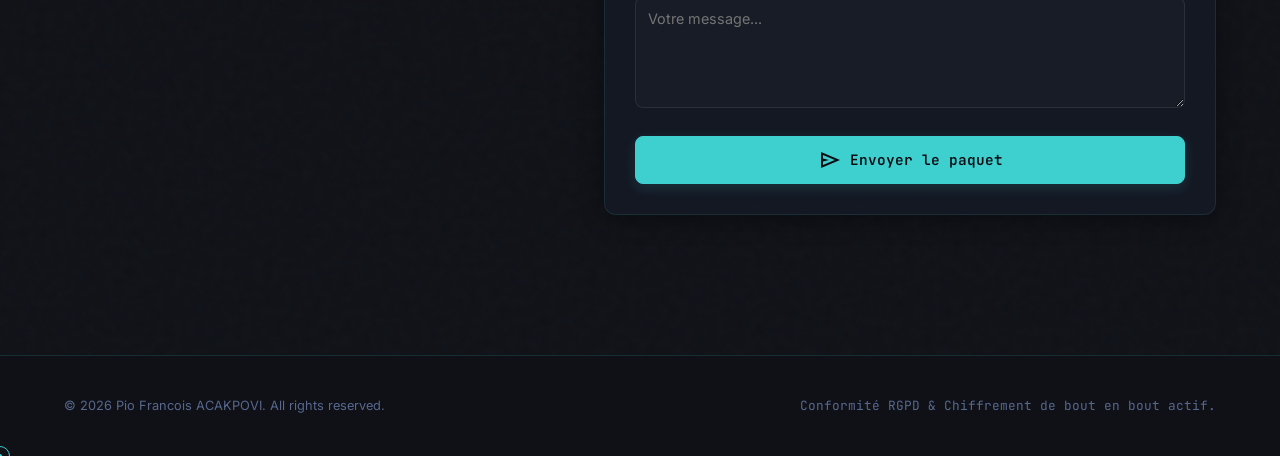
==== commit 379e25a7: "Update index.html" ====
--- a/index.html
+++ b/index.html
@@ -908,7 +908,7 @@
                 <div class="glass-panel contact-form-panel">
                     <form id="secure-contact-form" autocomplete="off">
                         <!-- Web3Forms Access Key -->
-                        <input type="hidden" name="access_key" value="YOUR_WEB3FORMS_ACCESS_KEY_HERE">
+                        <input type="hidden" name="access_key" value="44793ab3-16bc-4b6c-89e6-d495f17b1be4">
                         
                         <!-- Honeypot anti-spam -->
                         <div class="honeypot-field" style="display:none;">
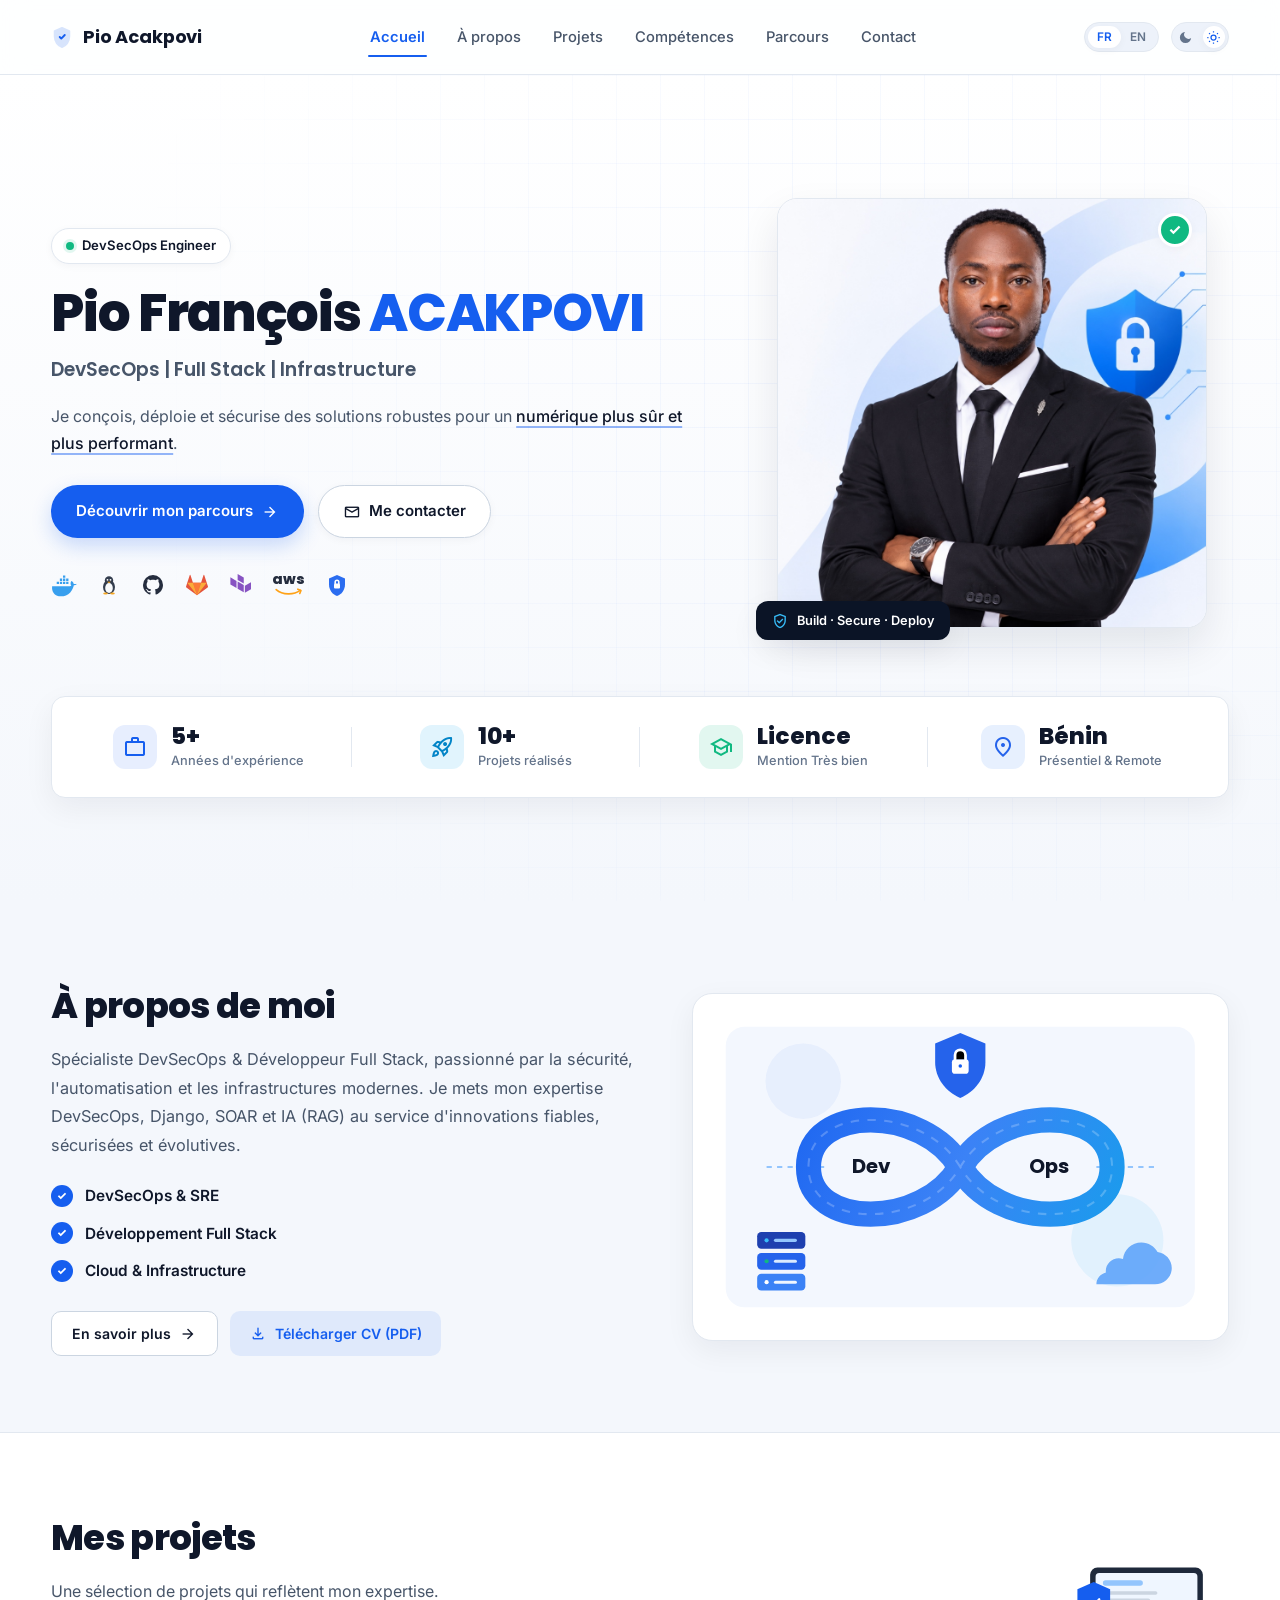
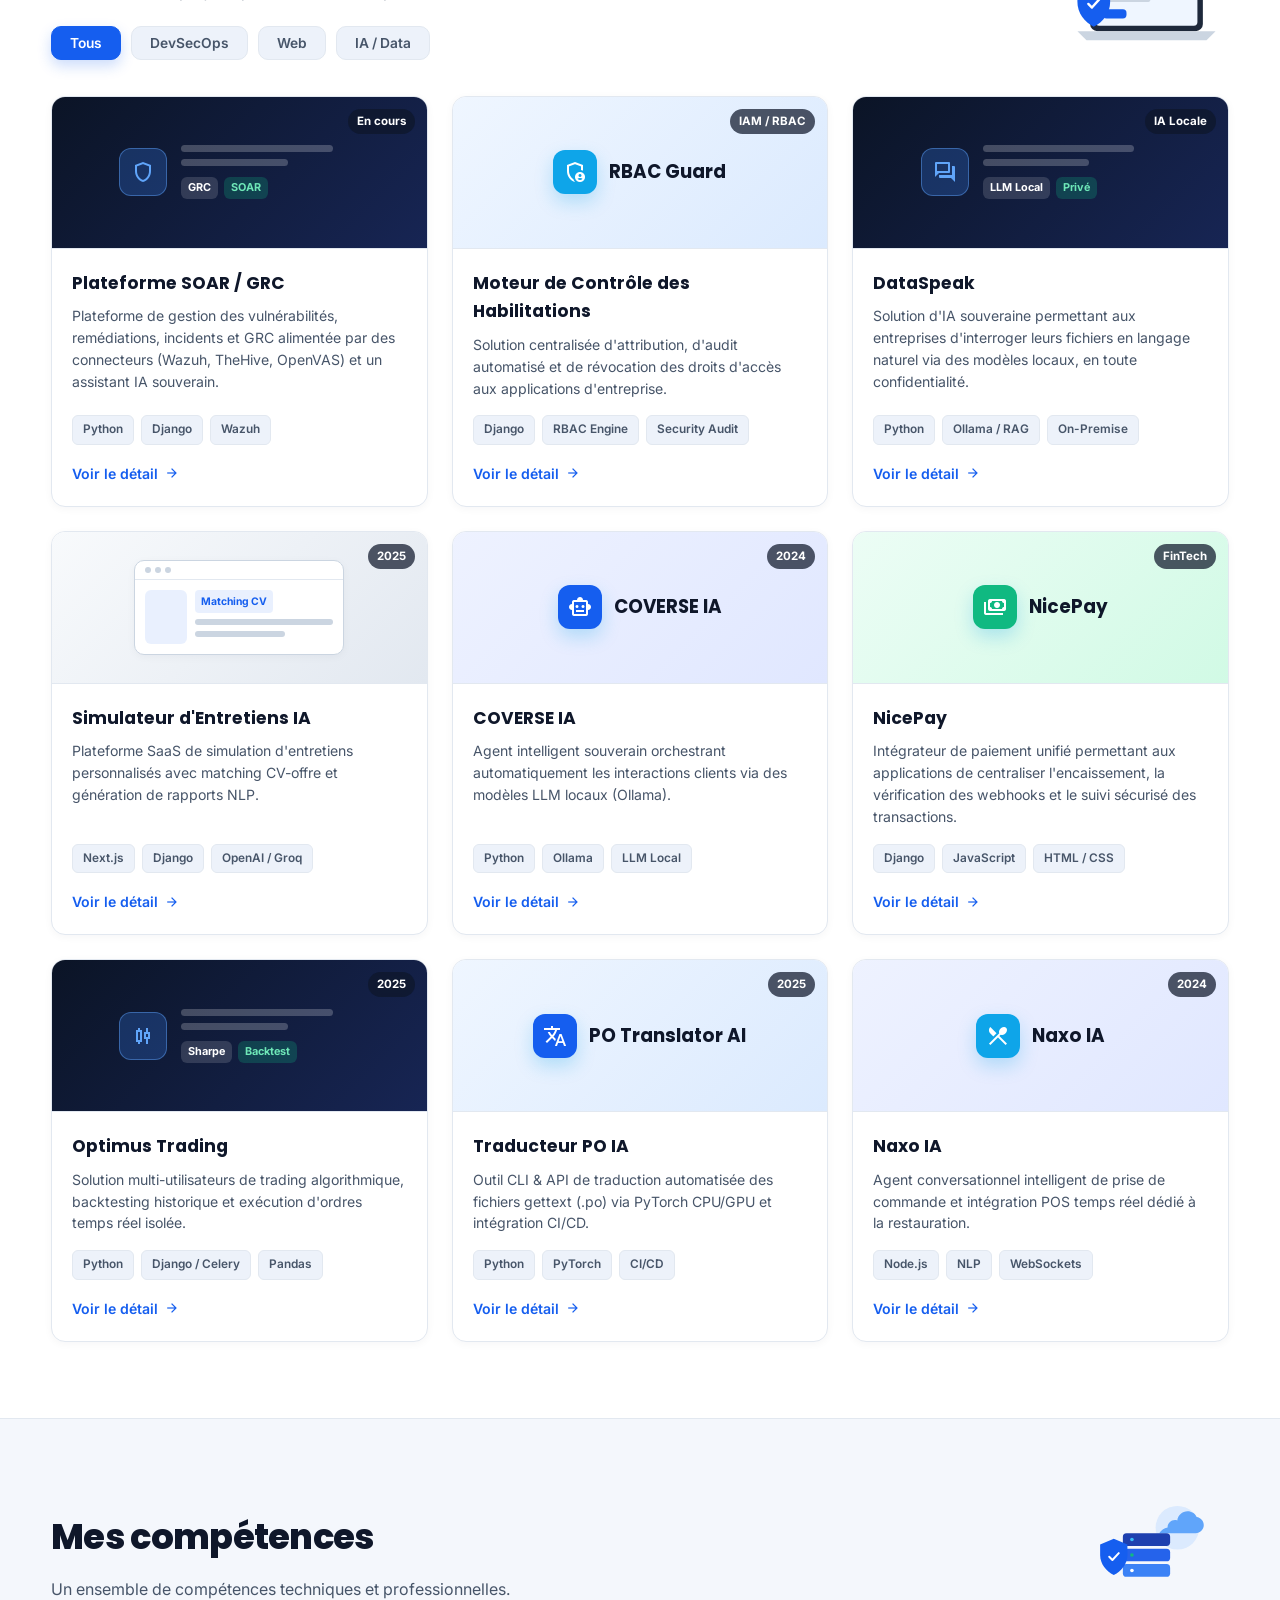
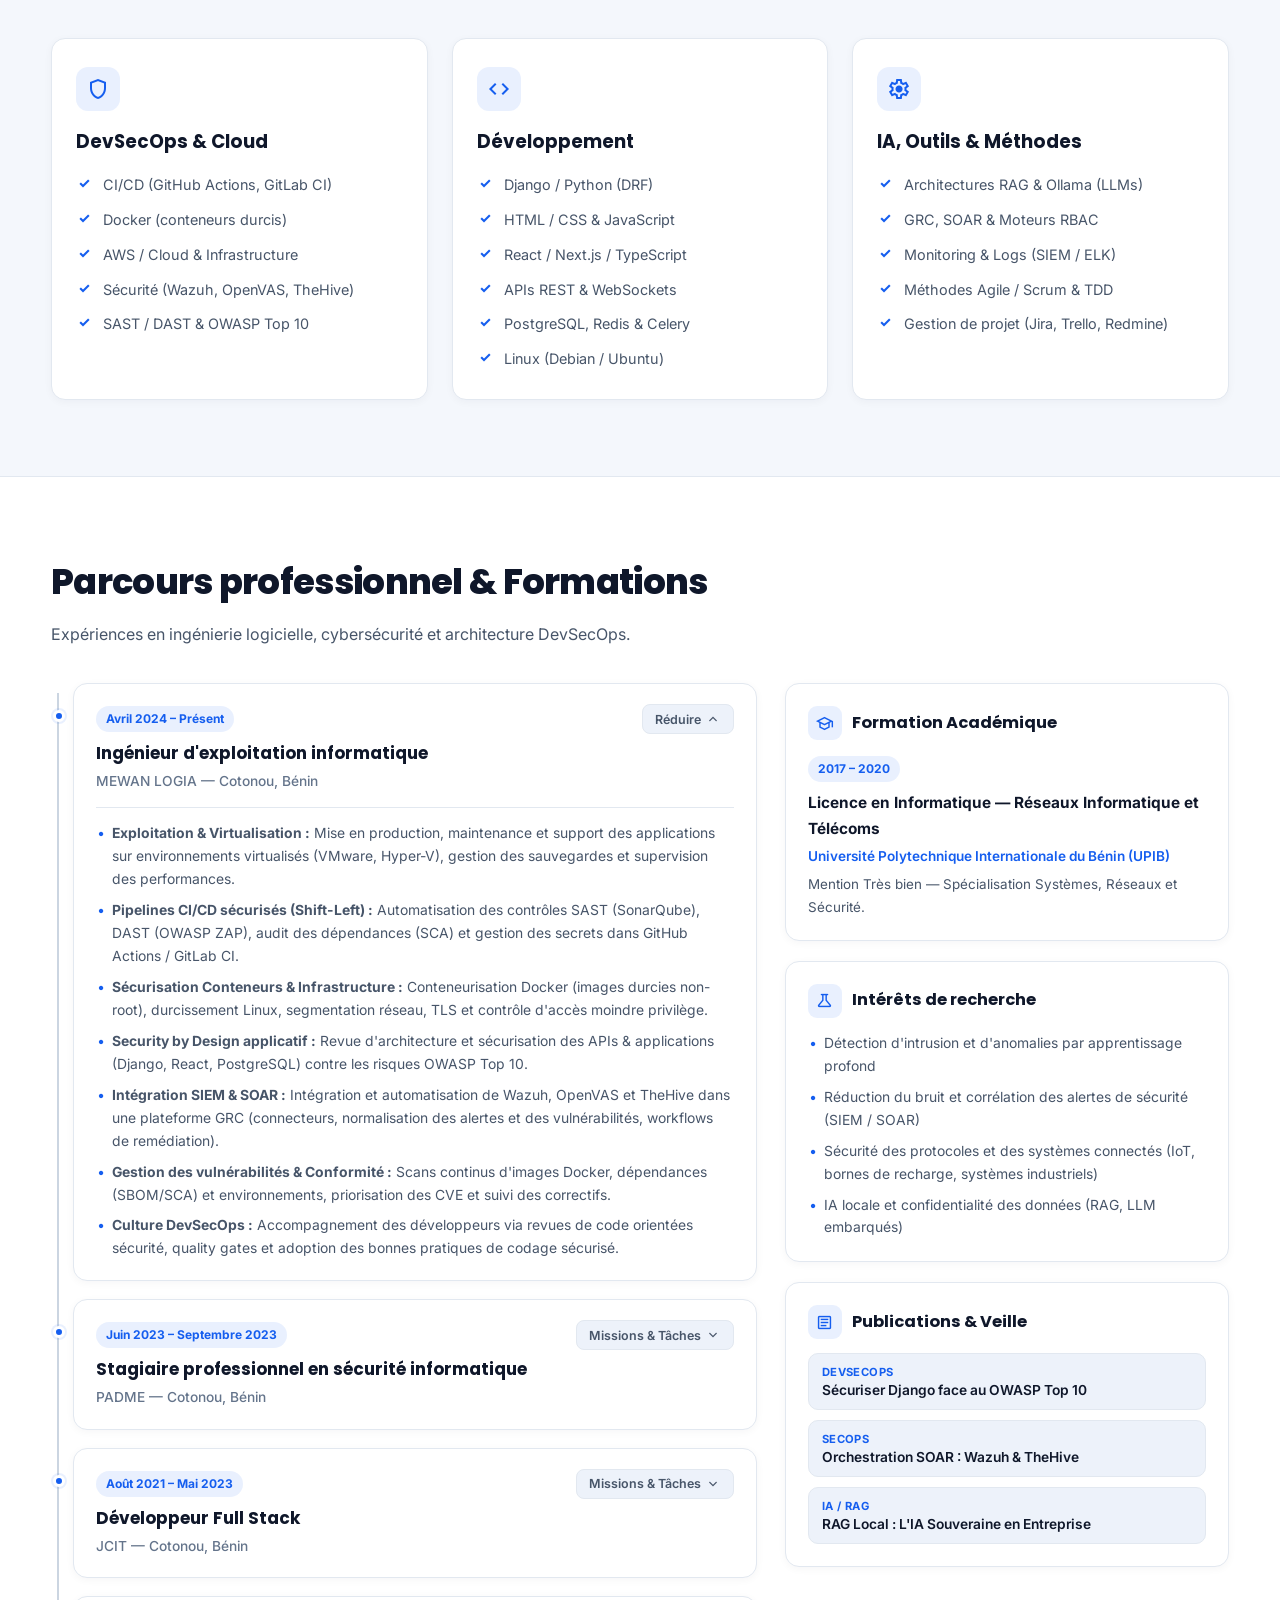
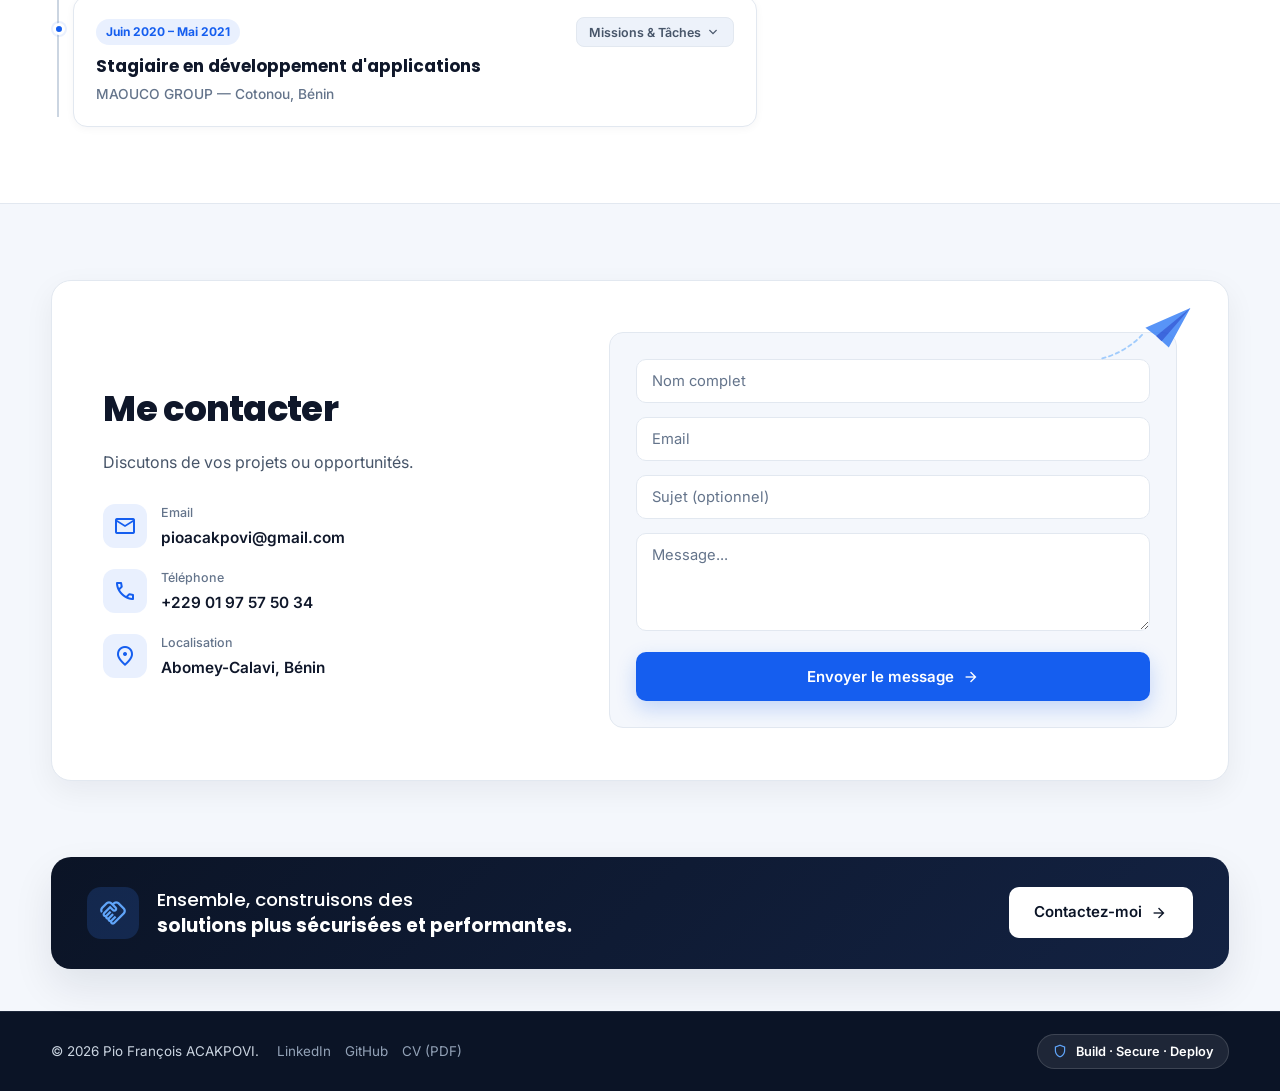
==== commit 1b9b1fbb: "Refonte professionnelle du portfolio DevSecOps et mise a jour des projets" ====
--- a/index.html
+++ b/index.html
@@ -1,972 +1,1140 @@
 <!DOCTYPE html>
-<html lang="fr" class="scroll-smooth">
+<html lang="fr">
 
 <head>
     <meta charset="UTF-8">
     <meta name="viewport" content="width=device-width, initial-scale=1.0">
-    <title>Pio Francois ACAKPOVI | Développeur Full Stack | DevSecOps | Architecte SOAR & IA</title>
-
-    <!-- Google Fonts -->
+    <meta name="description" content="Pio François ACAKPOVI — DevSecOps Engineer, Développeur Full Stack & Architecte Infrastructure / SOAR & IA.">
+    <title>Pio François ACAKPOVI | DevSecOps Engineer · Full Stack · Infrastructure</title>
+
+    <!-- Google Fonts: Inter, Poppins & Manrope (Polices recommandées) -->
     <link rel="preconnect" href="https://fonts.googleapis.com">
     <link rel="preconnect" href="https://fonts.gstatic.com" crossorigin>
-    <link href="https://fonts.googleapis.com/css2?family=Hanken+Grotesk:wght@400;600;700;800;900&family=Inter:wght@300;400;500;600;700&family=JetBrains+Mono:wght@400;500;700&display=swap" rel="stylesheet">
-
-    <!-- Material Symbols -->
+    <link href="https://fonts.googleapis.com/css2?family=Inter:wght@400;500;600;700&family=Manrope:wght@600;700;800&family=Poppins:wght@500;600;700;800&display=swap" rel="stylesheet">
+
+    <!-- Material Symbols Outlined -->
     <link href="https://fonts.googleapis.com/css2?family=Material+Symbols+Outlined:wght,FILL@100..700,0..1&display=swap" rel="stylesheet">
 
-    <!-- CSS Stylesheet -->
+    <!-- Stylesheet -->
     <link rel="stylesheet" href="style.css">
 </head>
 
 <body>
-
-    <!-- Particle Background -->
-    <canvas id="particles-canvas"></canvas>
-
     <!-- Header Navigation -->
     <header id="main-header" class="header">
         <div class="container nav-container">
-            <a href="#" class="logo">PIO.DEV </a>
-
-            <nav id="nav-menu" class="nav-menu">
+            <a href="#accueil" class="brand-logo" aria-label="Pio Acakpovi - Accueil">
+                <span class="brand-shield" aria-hidden="true">
+                    <svg viewBox="0 0 24 24" width="22" height="22" fill="none">
+                        <path d="M12 2L4 5.5V11.5C4 16.8 7.4 21.6 12 23C16.6 21.6 20 16.8 20 11.5V5.5L12 2Z" fill="currentColor" opacity="0.16" stroke="currentColor" stroke-width="2" stroke-linejoin="round"/>
+                        <path d="M9.5 12L11.2 13.7L15 9.8" stroke="currentColor" stroke-width="2.1" stroke-linecap="round" stroke-linejoin="round"/>
+                    </svg>
+                </span>
+                <span class="brand-name">Pio Acakpovi</span>
+            </a>
+
+            <nav id="nav-menu" class="nav-menu" aria-label="Navigation principale">
                 <a href="#accueil" class="nav-link active" data-i18n="nav.home">Accueil</a>
-                <a href="#profil" class="nav-link" data-i18n="nav.profile">Profil</a>
-                <a href="#experiences" class="nav-link" data-i18n="nav.experience">Parcours</a>
+                <a href="#apropos" class="nav-link" data-i18n="nav.about">À propos</a>
                 <a href="#projets" class="nav-link" data-i18n="nav.projects">Projets</a>
-                <a href="#veille" class="nav-link" data-i18n="nav.blog">Veille</a>
+                <a href="#competences" class="nav-link" data-i18n="nav.skills">Compétences</a>
+                <a href="#parcours" class="nav-link" data-i18n="nav.journey">Parcours</a>
                 <a href="#contact" class="nav-link" data-i18n="nav.contact">Contact</a>
             </nav>
 
-            <div class="header-right">
-                <!-- Theme Toggle Button -->
-                <button id="theme-toggle" class="theme-toggle-btn" aria-label="Bascule thème" title="Changer de thème">
-                    <span class="material-symbols-outlined">light_mode</span>
+            <div class="header-actions">
+                <!-- Language Switcher -->
+                <div class="lang-switch" role="group" aria-label="Langue">
+                    <button type="button" class="lang-btn active" data-lang="fr">FR</button>
+                    <button type="button" class="lang-btn" data-lang="en">EN</button>
+                </div>
+
+                <!-- Pill Theme Toggle (Light default / Dark available) -->
+                <button id="theme-toggle" class="theme-pill-toggle" type="button" aria-label="Basculer entre le mode clair et le mode sombre" title="Mode clair / sombre">
+                    <span class="theme-pill-icon theme-icon-moon" aria-hidden="true">
+                        <svg viewBox="0 0 24 24" width="15" height="15" fill="currentColor">
+                            <path d="M21 12.79A9 9 0 1 1 11.21 3 7 7 0 0 0 21 12.79z"/>
+                        </svg>
+                    </span>
+                    <span class="theme-pill-icon theme-icon-sun" aria-hidden="true">
+                        <svg viewBox="0 0 24 24" width="15" height="15" fill="none" stroke="currentColor" stroke-width="2">
+                            <circle cx="12" cy="12" r="4"/>
+                            <path d="M12 2v2M12 20v2M4.93 4.93l1.41 1.41M17.66 17.66l1.41 1.41M2 12h2M20 12h2M6.34 17.66l-1.41 1.41M19.07 4.93l-1.41 1.41"/>
+                        </svg>
+                    </span>
                 </button>
 
-                <div class="lang-selector">
-                    <button class="lang-btn active" data-lang="fr">FR</button>
-                    <span class="lang-separator">|</span>
-                    <button class="lang-btn" data-lang="en">EN</button>
-                </div>
-
-                <button id="menu-toggle" class="menu-toggle" aria-label="Toggle navigation menu">
+                <button id="menu-toggle" class="menu-toggle" type="button" aria-label="Ouvrir le menu">
                     <span class="material-symbols-outlined">menu</span>
                 </button>
             </div>
         </div>
     </header>
 
-    <!-- Main Content -->
-    <main class="container">
-
-        <!-- Hero Section -->
-        <section id="accueil" class="section hero-content">
-            <div class="hero-left">
-                <!-- Status Badge -->
-                <div class="status-badge hero-status" title="Disponibilité opérationnelle active">
-                    <span class="status-dot"></span>
-                    <span class="status-text" data-i18n="status.available">Disponible</span>
+    <main>
+        <!-- ==================== HERO SECTION ==================== -->
+        <section id="accueil" class="hero-section">
+            <div class="hero-bg-grid" aria-hidden="true"></div>
+            <div class="container">
+                <div class="hero-grid">
+                    <!-- Hero Left -->
+                    <div class="hero-left">
+                        <div class="role-badge">
+                            <span class="status-dot" aria-hidden="true"></span>
+                            <span data-i18n="hero.badge">DevSecOps Engineer</span>
+                        </div>
+
+                        <h1 class="hero-title">
+                            Pio François <span class="text-primary">ACAKPOVI</span>
+                        </h1>
+
+                        <p class="hero-subtitle" data-i18n="hero.subtitle">
+                            DevSecOps | Full Stack | Infrastructure
+                        </p>
+
+                        <p class="hero-desc" data-i18n="hero.desc">
+                            Je conçois, déploie et sécurise des solutions robustes pour un <span class="desc-highlight">numérique plus sûr et plus performant</span>.
+                        </p>
+
+                        <div class="hero-cta-group">
+                            <a href="#parcours" class="btn btn-primary">
+                                <span data-i18n="hero.btn_journey">Découvrir mon parcours</span>
+                                <span class="material-symbols-outlined" aria-hidden="true">arrow_forward</span>
+                            </a>
+                            <a href="#contact" class="btn btn-outline">
+                                <span class="material-symbols-outlined" aria-hidden="true">mail</span>
+                                <span data-i18n="hero.btn_contact">Me contacter</span>
+                            </a>
+                        </div>
+
+                        <!-- Tech Stack Logos Strip -->
+                        <div class="hero-tech-strip" aria-label="Technologies principales">
+                            <!-- Docker -->
+                            <div class="tech-logo-item" title="Docker">
+                                <svg viewBox="0 0 24 24" width="26" height="26" fill="#2496ED">
+                                    <path d="M13.98 11.08h2.12v-2.1h-2.12v2.1zm-2.9 0h2.12v-2.1h-2.12v2.1zm-2.9 0h2.12v-2.1H8.18v2.1zm-2.9 0h2.12v-2.1H5.28v2.1zm2.9-2.88h2.12V6.1H8.18v2.1zm2.9 0h2.12V6.1h-2.12v2.1zm2.9 0h2.12V6.1h-2.12v2.1zm-2.9-2.88h2.12V3.2h-2.12v2.12zM23.76 11.4c-.54-.37-1.78-.5-2.74-.32-.13-.95-.65-1.77-1.57-2.48l-.54-.4-.36.56c-.46.72-.62 1.72-.44 2.61.1.51.31.99.62 1.38-.42.24-.92.42-1.45.51H1.05l-.05.6c-.16 1.75.23 3.53 1.13 5.02 1.15 1.9 2.9 3.09 5.08 3.45.65.11 1.31.16 1.97.16 3.24 0 6.37-1.26 8.6-3.68 1.97-2.14 3.04-4.96 3.31-6.51.82.06 1.67-.13 2.34-.65l.47-.36-.14-.89z"/>
+                                </svg>
+                            </div>
+                            <!-- Linux -->
+                            <div class="tech-logo-item" title="Linux (Debian / Kali)">
+                                <svg viewBox="0 0 24 24" width="24" height="24" fill="none">
+                                    <ellipse cx="12" cy="14" rx="6" ry="7" fill="#1E293B"/>
+                                    <circle cx="12" cy="7.5" r="4.2" fill="#1E293B"/>
+                                    <ellipse cx="12" cy="15" rx="3.8" ry="5" fill="#F8FAFC"/>
+                                    <circle cx="10.5" cy="6.8" r="0.9" fill="#FFFFFF"/>
+                                    <circle cx="13.5" cy="6.8" r="0.9" fill="#FFFFFF"/>
+                                    <path d="M10.2 8.8L12 10.2L13.8 8.8H10.2Z" fill="#F59E0B"/>
+                                    <ellipse cx="8.5" cy="20.5" rx="2.3" ry="1.1" fill="#F59E0B"/>
+                                    <ellipse cx="15.5" cy="20.5" rx="2.3" ry="1.1" fill="#F59E0B"/>
+                                </svg>
+                            </div>
+                            <!-- GitHub -->
+                            <div class="tech-logo-item" title="GitHub">
+                                <svg viewBox="0 0 24 24" width="24" height="24" fill="currentColor" class="icon-github">
+                                    <path d="M12 2A10 10 0 0 0 2 12c0 4.42 2.87 8.17 6.84 9.5.5.08.66-.23.66-.5v-1.69c-2.77.6-3.36-1.34-3.36-1.34-.46-1.16-1.11-1.47-1.11-1.47-.9-.62.07-.6.07-.6 1 .07 1.53 1.03 1.53 1.03.9 1.52 2.34 1.07 2.91.83.1-.65.35-1.09.63-1.34-2.22-.25-4.55-1.11-4.55-4.92 0-1.11.38-2 1.03-2.71-.1-.25-.45-1.29.1-2.64 0 0 .84-.27 2.75 1.02.79-.22 1.65-.33 2.5-.33.85 0 1.71.11 2.5.33 1.91-1.29 2.75-1.02 2.75-1.02.55 1.35.2 2.39.1 2.64.65.71 1.03 1.6 1.03 2.71 0 3.82-2.34 4.66-4.57 4.91.36.31.69.92.69 1.85V21c0 .27.16.59.67.5C19.14 20.16 22 16.42 22 12A10 10 0 0 0 12 2z"/>
+                                </svg>
+                            </div>
+                            <!-- GitLab -->
+                            <div class="tech-logo-item" title="GitLab CI/CD">
+                                <svg viewBox="0 0 24 24" width="24" height="24">
+                                    <path fill="#E24329" d="M22.65 14.39L12 22.13 1.35 14.39a.84.84 0 0 1-.3-.94l1.22-3.78 2.44-7.51A.42.42 0 0 1 4.82 2a.43.43 0 0 1 .58 0 .42.42 0 0 1 .11.18l2.44 7.49h8.1l2.44-7.51A.42.42 0 0 1 18.6 2a.43.43 0 0 1 .58 0 .42.42 0 0 1 .11.18l2.44 7.51L23 13.45a.84.84 0 0 1-.35.94z"/>
+                                    <path fill="#FC6D26" d="M12 22.13l4.06-12.46h-8.12L12 22.13z"/>
+                                    <path fill="#FCA326" d="M12 22.13L7.94 9.67H2.27L12 22.13zM12 22.13l4.06-12.46h5.67L12 22.13z"/>
+                                </svg>
+                            </div>
+                            <!-- Terraform / IaC -->
+                            <div class="tech-logo-item" title="Infrastructure as Code">
+                                <svg viewBox="0 0 24 24" width="23" height="23" fill="#7B42BC">
+                                    <path d="M1.44 3.5l6.4 3.7v7.4l-6.4-3.7V3.5zm7.56 4.37l6.4 3.7v7.4L9 15.27V7.87zm7.56 4.37l6.4-3.7v7.4l-6.4 3.7v-7.4zM9 0l6.4 3.7v6.33L9 6.33V0z"/>
+                                </svg>
+                            </div>
+                            <!-- AWS -->
+                            <div class="tech-logo-item tech-logo-aws" title="AWS / Cloud">
+                                <span>aws</span>
+                                <svg viewBox="0 0 40 12" width="32" height="10" fill="none">
+                                    <path d="M4 3C12 10 26 10 34 4" stroke="#FF9900" stroke-width="2.2" stroke-linecap="round"/>
+                                    <path d="M31 2.5L35 4L33.5 7.8" stroke="#FF9900" stroke-width="2" stroke-linecap="round" stroke-linejoin="round"/>
+                                </svg>
+                            </div>
+                            <!-- Security Shield -->
+                            <div class="tech-logo-item" title="SecOps & OWASP">
+                                <svg viewBox="0 0 24 24" width="24" height="24" fill="none">
+                                    <path d="M12 2L4 5.5V11.5C4 16.8 7.4 21.6 12 23C16.6 21.6 20 16.8 20 11.5V5.5L12 2Z" fill="#155EEF"/>
+                                    <rect x="9" y="10.5" width="6" height="5" rx="1" fill="#FFFFFF"/>
+                                    <path d="M10.2 10.5V9a1.8 1.8 0 013.6 0v1.5" stroke="#FFFFFF" stroke-width="1.6" stroke-linecap="round"/>
+                                </svg>
+                            </div>
+                        </div>
+                    </div>
+
+                    <!-- Hero Right: Portrait & DevSecOps Showcase -->
+                    <div class="hero-right">
+                        <div class="hero-visual-stage">
+                            <!-- Soft blue decorative backdrop -->
+                            <div class="hero-backdrop-shape" aria-hidden="true"></div>
+
+                            <!-- Executive Profile Photo Card -->
+                            <div class="hero-profile-card">
+                                <span class="photo-verified-badge" title="Security by Design">
+                                    <span class="material-symbols-outlined" aria-hidden="true">check</span>
+                                </span>
+                                <div class="hero-photo-slot" id="hero-photo-slot">
+                                    <img src="assets/profile.jpg" alt="Pio François ACAKPOVI — DevSecOps Engineer" class="hero-portrait-img" onerror="this.style.display='none'; this.nextElementSibling.style.display='flex';">
+                                    <!-- Crisp DevSecOps Executive Vector Fallback when no local photo exists -->
+                                    <div class="hero-vector-portrait" aria-label="Architecture DevSecOps">
+                                        <div class="portrait-top-bar">
+                                            <span class="p-dot red"></span>
+                                            <span class="p-dot yellow"></span>
+                                            <span class="p-dot green"></span>
+                                            <span class="p-bar-title">secops-pipeline · prod</span>
+                                        </div>
+                                        <div class="portrait-body">
+                                            <div class="portrait-avatar-ring">
+                                                <svg viewBox="0 0 80 80" width="64" height="64" fill="none">
+                                                    <circle cx="40" cy="40" r="38" fill="#EEF4FF"/>
+                                                    <circle cx="40" cy="30" r="13" fill="#1E293B"/>
+                                                    <path d="M16 68C18.5 54 28 47 40 47C52 47 61.5 54 64 68" fill="#155EEF"/>
+                                                    <path d="M35 47L40 57L45 47" fill="#FFFFFF"/>
+                                                </svg>
+                                                <span class="avatar-status-badge" title="Actif"></span>
+                                            </div>
+                                            <div class="portrait-identity">
+                                                <strong>Pio François Acakpovi</strong>
+                                                <span>Tech Lead · SecOps &amp; Django</span>
+                                            </div>
+                                            <div class="posture-metrics">
+                                                <div class="posture-row">
+                                                    <span class="posture-label">OWASP / SAST</span>
+                                                    <span class="posture-pill ok">0 Critique</span>
+                                                </div>
+                                                <div class="posture-row">
+                                                    <span class="posture-label">SIEM / SOAR</span>
+                                                    <span class="posture-pill blue">Wazuh + TheHive</span>
+                                                </div>
+                                                <div class="posture-row">
+                                                    <span class="posture-label">IA Souveraine</span>
+                                                    <span class="posture-pill ok">RAG · Ollama</span>
+                                                </div>
+                                            </div>
+                                        </div>
+                                    </div>
+                                </div>
+                            </div>
+
+                            <!-- Floating Compact Status Card -->
+                            <div class="hero-floating-pill">
+                                <span class="material-symbols-outlined">verified_user</span>
+                                <span>Build · Secure · Deploy</span>
+                            </div>
+                        </div>
+                    </div>
                 </div>
-                <div class="hero-tagline" data-i18n="hero.tagline">Full Stack | DevSecOps | SOAR & IA</div>
-                <h1 class="hero-title" data-i18n="hero.title">PIO FRANCOIS<br><span>ACAKPOVI</span></h1>
-                <p class="hero-subtitle" data-i18n="hero.subtitle">Architecte SecOps & Développeur Django</p>
-                <p class="hero-desc" data-i18n="hero.desc">
-                    Expertise dans la conception d'architectures backend Django sécurisées, l'automatisation SOAR et l'intégration d'IA générative (RAG) avec une philosophie Security by Design.
-                </p>
-                <div class="hero-btns">
-                    <a href="#contact" class="btn btn-primary">
-                        <span class="material-symbols-outlined">vpn_key</span>
-                        <span data-i18n="hero.btn_contact">Initialiser la Connexion</span>
-                    </a>
-                    <a href="#projets" class="btn btn-secondary">
-                        <span class="material-symbols-outlined">terminal</span>
-                        <span data-i18n="hero.btn_projects">Explorer les Projets</span>
+
+                <!-- 4-Column KPI Stats Bar (directly below Hero, matching mockup) -->
+                <div class="kpi-bar reveal">
+                    <div class="kpi-item">
+                        <div class="kpi-icon kpi-icon-blue">
+                            <span class="material-symbols-outlined">work</span>
+                        </div>
+                        <div class="kpi-text">
+                            <div class="kpi-value"><span class="stat-num" data-target="5">5</span>+</div>
+                            <div class="kpi-label" data-i18n="stat.years">Années d'expérience</div>
+                        </div>
+                    </div>
+
+                    <div class="kpi-item">
+                        <div class="kpi-icon kpi-icon-sky">
+                            <span class="material-symbols-outlined">rocket_launch</span>
+                        </div>
+                        <div class="kpi-text">
+                            <div class="kpi-value"><span class="stat-num" data-target="10">10</span>+</div>
+                            <div class="kpi-label" data-i18n="stat.projects">Projets réalisés</div>
+                        </div>
+                    </div>
+
+                    <div class="kpi-item">
+                        <div class="kpi-icon kpi-icon-green">
+                            <span class="material-symbols-outlined">school</span>
+                        </div>
+                        <div class="kpi-text">
+                            <div class="kpi-value" data-i18n="stat.degree">Licence</div>
+                            <div class="kpi-label" data-i18n="stat.honors">Mention Très bien</div>
+                        </div>
+                    </div>
+
+                    <div class="kpi-item">
+                        <div class="kpi-icon kpi-icon-indigo">
+                            <span class="material-symbols-outlined">location_on</span>
+                        </div>
+                        <div class="kpi-text">
+                            <div class="kpi-value" data-i18n="stat.country">Bénin</div>
+                            <div class="kpi-label" data-i18n="stat.remote">Présentiel &amp; Remote</div>
+                        </div>
+                    </div>
+                </div>
+            </div>
+        </section>
+
+        <!-- ==================== À PROPOS SECTION ==================== -->
+        <section id="apropos" class="section section-about">
+            <div class="container">
+                <div class="about-grid reveal">
+                    <!-- Left Copy -->
+                    <div class="about-content">
+                        <h2 class="section-heading" data-i18n="about.title">À propos de moi</h2>
+                        <p class="about-lead" data-i18n="about.desc">
+                            Spécialiste DevSecOps &amp; Développeur Full Stack, passionné par la sécurité, l'automatisation et les infrastructures modernes. Je mets mon expertise DevSecOps, Django, SOAR et IA (RAG) au service d'innovations fiables, sécurisées et évolutives.
+                        </p>
+
+                        <ul class="about-checklist">
+                            <li>
+                                <span class="check-circle" aria-hidden="true">
+                                    <span class="material-symbols-outlined">check</span>
+                                </span>
+                                <span data-i18n="about.item1">DevSecOps &amp; SRE</span>
+                            </li>
+                            <li>
+                                <span class="check-circle" aria-hidden="true">
+                                    <span class="material-symbols-outlined">check</span>
+                                </span>
+                                <span data-i18n="about.item2">Développement Full Stack</span>
+                            </li>
+                            <li>
+                                <span class="check-circle" aria-hidden="true">
+                                    <span class="material-symbols-outlined">check</span>
+                                </span>
+                                <span data-i18n="about.item3">Cloud &amp; Infrastructure</span>
+                            </li>
+                        </ul>
+
+                        <div class="about-actions">
+                            <button type="button" id="open-profile-modal" class="btn btn-outline-sm">
+                                <span data-i18n="about.more_btn">En savoir plus</span>
+                                <span class="material-symbols-outlined" aria-hidden="true">arrow_forward</span>
+                            </button>
+                            <a href="cv.pdf" download="CV_Pio_Acakpovi.pdf" class="btn btn-ghost-sm">
+                                <span class="material-symbols-outlined" aria-hidden="true">download</span>
+                                <span data-i18n="about.cv_btn">Télécharger CV (PDF)</span>
+                            </a>
+                        </div>
+                    </div>
+
+                    <!-- Right Illustration: DevSecOps Infinity Loop -->
+                    <div class="about-visual-card">
+                        <svg viewBox="0 0 480 300" class="devsecops-svg" role="img" aria-label="Boucle DevSecOps : Dev, Ops et Sécurité">
+                            <defs>
+                                <linearGradient id="infBlue" x1="40" y1="60" x2="440" y2="240" gradientUnits="userSpaceOnUse">
+                                    <stop offset="0%" stop-color="#155EEF"/>
+                                    <stop offset="50%" stop-color="#3B82F6"/>
+                                    <stop offset="100%" stop-color="#0EA5E9"/>
+                                </linearGradient>
+                                <linearGradient id="shieldTopGrad" x1="210" y1="18" x2="270" y2="90" gradientUnits="userSpaceOnUse">
+                                    <stop offset="0%" stop-color="#2563EB"/>
+                                    <stop offset="100%" stop-color="#1E40AF"/>
+                                </linearGradient>
+                            </defs>
+                            <!-- Soft Ambient Shapes -->
+                            <rect x="16" y="16" width="448" height="268" rx="18" fill="var(--illustration-bg)"/>
+                            <circle cx="90" cy="68" r="36" fill="#2563EB" opacity="0.06"/>
+                            <circle cx="390" cy="220" r="44" fill="#0EA5E9" opacity="0.08"/>
+
+                            <!-- Dashed Orbit Lines -->
+                            <path d="M55 150 H110 M370 150 H425" stroke="#93C5FD" stroke-width="2" stroke-dasharray="5 5"/>
+
+                            <!-- Infinity Path -->
+                            <path d="M240 150 C205 90, 95 90, 95 150 C95 210, 205 210, 240 150 C275 90, 385 90, 385 150 C385 210, 275 210, 240 150 Z"
+                                  fill="none" stroke="url(#infBlue)" stroke-width="24" stroke-linecap="round" stroke-linejoin="round"/>
+                            <path d="M240 150 C205 90, 95 90, 95 150 C95 210, 205 210, 240 150 C275 90, 385 90, 385 150 C385 210, 275 210, 240 150 Z"
+                                  fill="none" stroke="#FFFFFF" stroke-opacity="0.22" stroke-width="2" stroke-dasharray="8 8"/>
+
+                            <!-- Labels Dev & Ops -->
+                            <text x="155" y="156" text-anchor="middle" font-family="Poppins, Inter, sans-serif" font-weight="700" font-size="19" fill="var(--text-main)">Dev</text>
+                            <text x="325" y="156" text-anchor="middle" font-family="Poppins, Inter, sans-serif" font-weight="700" font-size="19" fill="var(--text-main)">Ops</text>
+
+                            <!-- Top Center Security Shield -->
+                            <g transform="translate(212, 22)">
+                                <path d="M28 0L4 10V28C4 43 14.2 56.5 28 62C41.8 56.5 52 43 52 28V10L28 0Z" fill="url(#shieldTopGrad)"/>
+                                <rect x="20" y="25" width="16" height="14" rx="3" fill="#FFFFFF"/>
+                                <path d="M23 25V21C23 18.2 25.2 16 28 16C30.8 16 33 18.2 33 21V25" stroke="#FFFFFF" stroke-width="2.6" stroke-linecap="round"/>
+                                <circle cx="28" cy="31.5" r="1.7" fill="#155EEF"/>
+                            </g>
+
+                            <!-- Bottom Left Server Rack Icon -->
+                            <g transform="translate(46, 212)">
+                                <rect x="0" y="0" width="46" height="16" rx="4" fill="#1E40AF"/>
+                                <circle cx="9" cy="8" r="2" fill="#38BDF8"/>
+                                <rect x="16" y="6.5" width="22" height="3" rx="1.5" fill="#93C5FD"/>
+                                <rect x="0" y="20" width="46" height="16" rx="4" fill="#2563EB"/>
+                                <circle cx="9" cy="28" r="2" fill="#10B981"/>
+                                <rect x="16" y="26.5" width="22" height="3" rx="1.5" fill="#DBEAFE"/>
+                                <rect x="0" y="40" width="46" height="16" rx="4" fill="#3B82F6"/>
+                                <circle cx="9" cy="48" r="2" fill="#FFFFFF"/>
+                                <rect x="16" y="46.5" width="22" height="3" rx="1.5" fill="#EFF6FF"/>
+                            </g>
+
+                            <!-- Bottom Right Cloud Icon -->
+                            <g transform="translate(362, 222)">
+                                <path d="M22 40H64C72.8 40 80 33.1 80 24.5C80 16.7 74.1 10.2 66.4 9.2C63.5 3.7 57.7 0 51 0C41.8 0 34.3 6.9 33.4 15.8C32.2 15.3 30.8 15 29.4 15C22.6 15 17 20.5 17 27.3C17 27.8 17 28.2 17.1 28.7C11.9 30 8 34.6 8 40H22Z" fill="#60A5FA" opacity="0.9"/>
+                            </g>
+                        </svg>
+                    </div>
+                </div>
+            </div>
+        </section>
+
+        <!-- ==================== MES PROJETS SECTION ==================== -->
+        <section id="projets" class="section section-alt">
+            <div class="container">
+                <div class="section-header-split reveal">
+                    <div>
+                        <h2 class="section-heading" data-i18n="proj.title">Mes projets</h2>
+                        <p class="section-subheading" data-i18n="proj.subtitle">Une sélection de projets qui reflètent mon expertise.</p>
+
+                        <!-- Category Filter Pills -->
+                        <div class="filter-pills" role="tablist" aria-label="Filtrer les projets">
+                            <button type="button" class="filter-btn active" data-filter="all" data-i18n="proj.filter_all">Tous</button>
+                            <button type="button" class="filter-btn" data-filter="devsecops" data-i18n="proj.filter_secops">DevSecOps</button>
+                            <button type="button" class="filter-btn" data-filter="web" data-i18n="proj.filter_web">Web</button>
+                            <button type="button" class="filter-btn" data-filter="ai" data-i18n="proj.filter_ai">IA / Data</button>
+                        </div>
+                    </div>
+
+                    <!-- Mini Laptop + Shield Illustration (matching mockup) -->
+                    <div class="section-illustration" aria-hidden="true">
+                        <svg viewBox="0 0 180 110" width="165" height="100" fill="none">
+                            <rect x="28" y="16" width="124" height="70" rx="8" fill="#1E293B"/>
+                            <rect x="34" y="22" width="112" height="58" rx="4" fill="#EFF6FF"/>
+                            <rect x="42" y="30" width="44" height="6" rx="3" fill="#93C5FD"/>
+                            <rect x="42" y="42" width="60" height="4" rx="2" fill="#CBD5E1"/>
+                            <rect x="42" y="50" width="52" height="4" rx="2" fill="#CBD5E1"/>
+                            <rect x="42" y="62" width="26" height="10" rx="4" fill="#155EEF"/>
+                            <path d="M14 86H166L156 96H24L14 86Z" fill="#CBD5E1"/>
+                            <!-- Shield Overlay -->
+                            <g transform="translate(10, 32)">
+                                <path d="M22 0L4 8V22C4 34 11.8 44.5 22 49C32.2 44.5 40 34 40 22V8L22 0Z" fill="#155EEF"/>
+                                <path d="M16 24L20 28L28 19" stroke="#FFFFFF" stroke-width="2.6" stroke-linecap="round" stroke-linejoin="round"/>
+                            </g>
+                        </svg>
+                    </div>
+                </div>
+
+                <!-- 3-Column Projects Grid -->
+                <div class="projects-grid">
+                    <!-- Project 1: SOAR / GRC Platform -->
+                    <article class="project-card reveal" data-project-id="grc" data-category="devsecops web">
+                        <div class="project-preview preview-dark">
+                            <div class="preview-ui">
+                                <div class="preview-shield-badge">
+                                    <span class="material-symbols-outlined">shield</span>
+                                </div>
+                                <div class="preview-bars">
+                                    <span class="bar w-70"></span>
+                                    <span class="bar w-50"></span>
+                                    <div class="preview-mini-grid">
+                                        <span class="mini-stat">GRC</span>
+                                        <span class="mini-stat ok">SOAR</span>
+                                    </div>
+                                </div>
+                            </div>
+                            <span class="project-year-badge" data-i18n="proj.p1_badge">En cours</span>
+                        </div>
+                        <div class="project-body">
+                            <h3 class="project-title" data-i18n="proj.p1_title">Plateforme SOAR / GRC</h3>
+                            <p class="project-desc" data-i18n="proj.p1_desc">Plateforme de gestion des vulnérabilités, remédiations, incidents et GRC alimentée par des connecteurs (Wazuh, TheHive, OpenVAS) et un assistant IA souverain.</p>
+                            <div class="project-tags">
+                                <span>Python</span>
+                                <span>Django</span>
+                                <span>Wazuh</span>
+                            </div>
+                            <button type="button" class="project-detail-link" data-project="grc">
+                                <span data-i18n="proj.details">Voir le détail</span>
+                                <span class="material-symbols-outlined" aria-hidden="true">arrow_forward</span>
+                            </button>
+                        </div>
+                    </article>
+
+                    <!-- Project 2: Contrôle des Habilitations (RBAC) -->
+                    <article class="project-card reveal" data-project-id="rbac" data-category="devsecops web">
+                        <div class="project-preview preview-light">
+                            <div class="preview-brand-lockup">
+                                <div class="brand-cube">
+                                    <span class="material-symbols-outlined">admin_panel_settings</span>
+                                </div>
+                                <strong>RBAC Guard</strong>
+                            </div>
+                            <span class="project-year-badge">IAM / RBAC</span>
+                        </div>
+                        <div class="project-body">
+                            <h3 class="project-title" data-i18n="proj.p2_title">Moteur de Contrôle des Habilitations</h3>
+                            <p class="project-desc" data-i18n="proj.p2_desc">Solution centralisée d'attribution, d'audit automatisé et de révocation des droits d'accès aux applications d'entreprise.</p>
+                            <div class="project-tags">
+                                <span>Django</span>
+                                <span>RBAC Engine</span>
+                                <span>Security Audit</span>
+                            </div>
+                            <button type="button" class="project-detail-link" data-project="rbac">
+                                <span data-i18n="proj.details">Voir le détail</span>
+                                <span class="material-symbols-outlined" aria-hidden="true">arrow_forward</span>
+                            </button>
+                        </div>
+                    </article>
+
+                    <!-- Project 3: DataSpeak -->
+                    <article class="project-card reveal" data-project-id="dataspeak" data-category="ai devsecops web">
+                        <div class="project-preview preview-dark">
+                            <div class="preview-ui">
+                                <div class="preview-shield-badge">
+                                    <span class="material-symbols-outlined">forum</span>
+                                </div>
+                                <div class="preview-bars">
+                                    <span class="bar w-70"></span>
+                                    <span class="bar w-50"></span>
+                                    <div class="preview-mini-grid">
+                                        <span class="mini-stat">LLM Local</span>
+                                        <span class="mini-stat ok">Privé</span>
+                                    </div>
+                                </div>
+                            </div>
+                            <span class="project-year-badge">IA Locale</span>
+                        </div>
+                        <div class="project-body">
+                            <h3 class="project-title" data-i18n="proj.p9_title">DataSpeak</h3>
+                            <p class="project-desc" data-i18n="proj.p9_desc">Solution d'IA souveraine permettant aux entreprises d'interroger leurs fichiers en langage naturel via des modèles locaux, en toute confidentialité.</p>
+                            <div class="project-tags">
+                                <span>Python</span>
+                                <span>Ollama / RAG</span>
+                                <span>On-Premise</span>
+                            </div>
+                            <button type="button" class="project-detail-link" data-project="dataspeak">
+                                <span data-i18n="proj.details">Voir le détail</span>
+                                <span class="material-symbols-outlined" aria-hidden="true">arrow_forward</span>
+                            </button>
+                        </div>
+                    </article>
+
+                    <!-- Project 4: Plateforme SaaS Entretiens IA -->
+                    <article class="project-card reveal" data-project-id="rag" data-category="ai web">
+                        <div class="project-preview preview-saas">
+                            <div class="saas-mockup-window">
+                                <div class="saas-mockup-header">
+                                    <span></span><span></span><span></span>
+                                </div>
+                                <div class="saas-mockup-content">
+                                    <div class="saas-sidebar"></div>
+                                    <div class="saas-main">
+                                        <div class="saas-pill">Matching CV</div>
+                                        <div class="saas-line"></div>
+                                        <div class="saas-line short"></div>
+                                    </div>
+                                </div>
+                            </div>
+                            <span class="project-year-badge">2025</span>
+                        </div>
+                        <div class="project-body">
+                            <h3 class="project-title" data-i18n="proj.p3_title">Simulateur d'Entretiens IA</h3>
+                            <p class="project-desc" data-i18n="proj.p3_desc">Plateforme SaaS de simulation d'entretiens personnalisés avec matching CV-offre et génération de rapports NLP.</p>
+                            <div class="project-tags">
+                                <span>Next.js</span>
+                                <span>Django</span>
+                                <span>OpenAI / Groq</span>
+                            </div>
+                            <button type="button" class="project-detail-link" data-project="rag">
+                                <span data-i18n="proj.details">Voir le détail</span>
+                                <span class="material-symbols-outlined" aria-hidden="true">arrow_forward</span>
+                            </button>
+                        </div>
+                    </article>
+
+                    <!-- Project 4: COVERSE IA -->
+                    <article class="project-card reveal" data-project-id="coverse" data-category="ai">
+                        <div class="project-preview preview-indigo">
+                            <div class="preview-brand-lockup">
+                                <div class="brand-cube blue">
+                                    <span class="material-symbols-outlined">smart_toy</span>
+                                </div>
+                                <strong>COVERSE IA</strong>
+                            </div>
+                            <span class="project-year-badge">2024</span>
+                        </div>
+                        <div class="project-body">
+                            <h3 class="project-title" data-i18n="proj.p4_title">COVERSE IA</h3>
+                            <p class="project-desc" data-i18n="proj.p4_desc">Agent intelligent souverain orchestrant automatiquement les interactions clients via des modèles LLM locaux (Ollama).</p>
+                            <div class="project-tags">
+                                <span>Python</span>
+                                <span>Ollama</span>
+                                <span>LLM Local</span>
+                            </div>
+                            <button type="button" class="project-detail-link" data-project="coverse">
+                                <span data-i18n="proj.details">Voir le détail</span>
+                                <span class="material-symbols-outlined" aria-hidden="true">arrow_forward</span>
+                            </button>
+                        </div>
+                    </article>
+
+                    <!-- Project 5: NicePay -->
+                    <article class="project-card reveal" data-project-id="nicepay" data-category="web devsecops">
+                        <div class="project-preview preview-emerald">
+                            <div class="preview-brand-lockup">
+                                <div class="brand-cube green">
+                                    <span class="material-symbols-outlined">payments</span>
+                                </div>
+                                <strong>NicePay</strong>
+                            </div>
+                            <span class="project-year-badge">FinTech</span>
+                        </div>
+                        <div class="project-body">
+                            <h3 class="project-title" data-i18n="proj.p5_title">NicePay</h3>
+                            <p class="project-desc" data-i18n="proj.p5_desc">Intégrateur de paiement unifié permettant aux applications de centraliser l'encaissement, la vérification des webhooks et le suivi sécurisé des transactions.</p>
+                            <div class="project-tags">
+                                <span>Django</span>
+                                <span>JavaScript</span>
+                                <span>HTML / CSS</span>
+                            </div>
+                            <button type="button" class="project-detail-link" data-project="nicepay">
+                                <span data-i18n="proj.details">Voir le détail</span>
+                                <span class="material-symbols-outlined" aria-hidden="true">arrow_forward</span>
+                            </button>
+                        </div>
+                    </article>
+
+                    <!-- Project 6: Optimus -->
+                    <article class="project-card reveal" data-project-id="optimus" data-category="web ai">
+                        <div class="project-preview preview-dark">
+                            <div class="preview-ui">
+                                <div class="preview-shield-badge">
+                                    <span class="material-symbols-outlined">candlestick_chart</span>
+                                </div>
+                                <div class="preview-bars">
+                                    <span class="bar w-70"></span>
+                                    <span class="bar w-50"></span>
+                                    <div class="preview-mini-grid">
+                                        <span class="mini-stat">Sharpe</span>
+                                        <span class="mini-stat ok">Backtest</span>
+                                    </div>
+                                </div>
+                            </div>
+                            <span class="project-year-badge">2025</span>
+                        </div>
+                        <div class="project-body">
+                            <h3 class="project-title" data-i18n="proj.p8_title">Optimus Trading</h3>
+                            <p class="project-desc" data-i18n="proj.p8_desc">Solution multi-utilisateurs de trading algorithmique, backtesting historique et exécution d'ordres temps réel isolée.</p>
+                            <div class="project-tags">
+                                <span>Python</span>
+                                <span>Django / Celery</span>
+                                <span>Pandas</span>
+                            </div>
+                            <button type="button" class="project-detail-link" data-project="optimus">
+                                <span data-i18n="proj.details">Voir le détail</span>
+                                <span class="material-symbols-outlined" aria-hidden="true">arrow_forward</span>
+                            </button>
+                        </div>
+                    </article>
+
+                    <!-- Project 7: Traducteur PO IA -->
+                    <article class="project-card reveal" data-project-id="translator" data-category="ai">
+                        <div class="project-preview preview-light">
+                            <div class="preview-brand-lockup">
+                                <div class="brand-cube blue">
+                                    <span class="material-symbols-outlined">translate</span>
+                                </div>
+                                <strong>PO Translator AI</strong>
+                            </div>
+                            <span class="project-year-badge">2025</span>
+                        </div>
+                        <div class="project-body">
+                            <h3 class="project-title" data-i18n="proj.p6_title">Traducteur PO IA</h3>
+                            <p class="project-desc" data-i18n="proj.p6_desc">Outil CLI &amp; API de traduction automatisée des fichiers gettext (.po) via PyTorch CPU/GPU et intégration CI/CD.</p>
+                            <div class="project-tags">
+                                <span>Python</span>
+                                <span>PyTorch</span>
+                                <span>CI/CD</span>
+                            </div>
+                            <button type="button" class="project-detail-link" data-project="translator">
+                                <span data-i18n="proj.details">Voir le détail</span>
+                                <span class="material-symbols-outlined" aria-hidden="true">arrow_forward</span>
+                            </button>
+                        </div>
+                    </article>
+
+                    <!-- Project 8: Naxo IA -->
+                    <article class="project-card reveal" data-project-id="naxo" data-category="ai web">
+                        <div class="project-preview preview-indigo">
+                            <div class="preview-brand-lockup">
+                                <div class="brand-cube">
+                                    <span class="material-symbols-outlined">restaurant_menu</span>
+                                </div>
+                                <strong>Naxo IA</strong>
+                            </div>
+                            <span class="project-year-badge">2024</span>
+                        </div>
+                        <div class="project-body">
+                            <h3 class="project-title" data-i18n="proj.p7_title">Naxo IA</h3>
+                            <p class="project-desc" data-i18n="proj.p7_desc">Agent conversationnel intelligent de prise de commande et intégration POS temps réel dédié à la restauration.</p>
+                            <div class="project-tags">
+                                <span>Node.js</span>
+                                <span>NLP</span>
+                                <span>WebSockets</span>
+                            </div>
+                            <button type="button" class="project-detail-link" data-project="naxo">
+                                <span data-i18n="proj.details">Voir le détail</span>
+                                <span class="material-symbols-outlined" aria-hidden="true">arrow_forward</span>
+                            </button>
+                        </div>
+                    </article>
+                </div>
+            </div>
+        </section>
+
+        <!-- ==================== MES COMPÉTENCES SECTION ==================== -->
+        <section id="competences" class="section section-skills">
+            <div class="container">
+                <div class="section-header-split reveal">
+                    <div>
+                        <h2 class="section-heading" data-i18n="skills.title">Mes compétences</h2>
+                        <p class="section-subheading" data-i18n="skills.subtitle">Un ensemble de compétences techniques et professionnelles.</p>
+                    </div>
+
+                    <!-- Isometric Infrastructure + Shield Illustration (matching mockup) -->
+                    <div class="section-illustration" aria-hidden="true">
+                        <svg viewBox="0 0 180 110" width="165" height="100" fill="none">
+                            <circle cx="124" cy="36" r="24" fill="#DBEAFE"/>
+                            <path d="M104 42H144C149 42 153 38 153 33C153 28.5 149.6 24.8 145.2 24.2C143.4 20.5 139.6 18 135.2 18C129.3 18 124.5 22.4 123.9 28.1C123.1 27.8 122.2 27.6 121.3 27.6C116.8 27.6 113.2 31.2 113.2 35.7C109.2 36.4 106 39 104 42Z" fill="#60A5FA"/>
+                            <!-- Server Stack -->
+                            <rect x="64" y="42" width="52" height="14" rx="4" fill="#1E40AF"/>
+                            <circle cx="74" cy="49" r="2" fill="#38BDF8"/>
+                            <rect x="64" y="59" width="52" height="14" rx="4" fill="#2563EB"/>
+                            <circle cx="74" cy="66" r="2" fill="#10B981"/>
+                            <rect x="64" y="76" width="52" height="14" rx="4" fill="#3B82F6"/>
+                            <circle cx="74" cy="83" r="2" fill="#FFFFFF"/>
+                            <!-- Shield Accent -->
+                            <g transform="translate(36, 48)">
+                                <path d="M18 0L3 6.5V18C3 27.5 9.4 36 18 40C26.6 36 33 27.5 33 18V6.5L18 0Z" fill="#155EEF"/>
+                                <path d="M13 20L16.5 23.5L23.5 16" stroke="#FFFFFF" stroke-width="2.2" stroke-linecap="round" stroke-linejoin="round"/>
+                            </g>
+                        </svg>
+                    </div>
+                </div>
+
+                <!-- 3-Column Skills Cards -->
+                <div class="skills-grid">
+                    <!-- Card 1: DevSecOps & Cloud -->
+                    <div class="skill-category-card reveal">
+                        <div class="skill-card-icon">
+                            <span class="material-symbols-outlined">shield</span>
+                        </div>
+                        <h3 class="skill-card-heading" data-i18n="skills.c1_title">DevSecOps &amp; Cloud</h3>
+                        <ul class="skill-checklist">
+                            <li>
+                                <span class="material-symbols-outlined check-icon">check</span>
+                                <span data-i18n="skills.c1_i1">CI/CD (GitHub Actions, GitLab CI)</span>
+                            </li>
+                            <li>
+                                <span class="material-symbols-outlined check-icon">check</span>
+                                <span data-i18n="skills.c1_i2">Docker (conteneurs durcis)</span>
+                            </li>
+                            <li>
+                                <span class="material-symbols-outlined check-icon">check</span>
+                                <span data-i18n="skills.c1_i3">AWS / Cloud &amp; Infrastructure</span>
+                            </li>
+                            <li>
+                                <span class="material-symbols-outlined check-icon">check</span>
+                                <span data-i18n="skills.c1_i4">Sécurité (Wazuh, OpenVAS, TheHive)</span>
+                            </li>
+                            <li>
+                                <span class="material-symbols-outlined check-icon">check</span>
+                                <span data-i18n="skills.c1_i5">SAST / DAST &amp; OWASP Top 10</span>
+                            </li>
+                        </ul>
+                    </div>
+
+                    <!-- Card 2: Développement -->
+                    <div class="skill-category-card reveal">
+                        <div class="skill-card-icon">
+                            <span class="material-symbols-outlined">code</span>
+                        </div>
+                        <h3 class="skill-card-heading" data-i18n="skills.c2_title">Développement</h3>
+                        <ul class="skill-checklist">
+                            <li>
+                                <span class="material-symbols-outlined check-icon">check</span>
+                                <span data-i18n="skills.c2_i1">Django / Python (DRF)</span>
+                            </li>
+                            <li>
+                                <span class="material-symbols-outlined check-icon">check</span>
+                                <span data-i18n="skills.c2_i6">HTML / CSS &amp; JavaScript</span>
+                            </li>
+                            <li>
+                                <span class="material-symbols-outlined check-icon">check</span>
+                                <span data-i18n="skills.c2_i2">React / Next.js / TypeScript</span>
+                            </li>
+                            <li>
+                                <span class="material-symbols-outlined check-icon">check</span>
+                                <span data-i18n="skills.c2_i3">APIs REST &amp; WebSockets</span>
+                            </li>
+                            <li>
+                                <span class="material-symbols-outlined check-icon">check</span>
+                                <span data-i18n="skills.c2_i4">PostgreSQL, Redis &amp; Celery</span>
+                            </li>
+                            <li>
+                                <span class="material-symbols-outlined check-icon">check</span>
+                                <span data-i18n="skills.c2_i5">Linux (Debian / Ubuntu)</span>
+                            </li>
+                        </ul>
+                    </div>
+
+                    <!-- Card 3: Outils, IA & Méthodes -->
+                    <div class="skill-category-card reveal">
+                        <div class="skill-card-icon">
+                            <span class="material-symbols-outlined">settings</span>
+                        </div>
+                        <h3 class="skill-card-heading" data-i18n="skills.c3_title">IA, Outils &amp; Méthodes</h3>
+                        <ul class="skill-checklist">
+                            <li>
+                                <span class="material-symbols-outlined check-icon">check</span>
+                                <span data-i18n="skills.c3_i1">Architectures RAG &amp; Ollama (LLMs)</span>
+                            </li>
+                            <li>
+                                <span class="material-symbols-outlined check-icon">check</span>
+                                <span data-i18n="skills.c3_i2">GRC, SOAR &amp; Moteurs RBAC</span>
+                            </li>
+                            <li>
+                                <span class="material-symbols-outlined check-icon">check</span>
+                                <span data-i18n="skills.c3_i3">Monitoring &amp; Logs (SIEM / ELK)</span>
+                            </li>
+                            <li>
+                                <span class="material-symbols-outlined check-icon">check</span>
+                                <span data-i18n="skills.c3_i4">Méthodes Agile / Scrum &amp; TDD</span>
+                            </li>
+                            <li>
+                                <span class="material-symbols-outlined check-icon">check</span>
+                                <span data-i18n="skills.c3_i5">Gestion de projet (Jira, Trello, Redmine)</span>
+                            </li>
+                        </ul>
+                    </div>
+                </div>
+            </div>
+        </section>
+
+        <!-- ==================== PARCOURS & FORMATIONS SECTION ==================== -->
+        <section id="parcours" class="section section-alt">
+            <div class="container">
+                <div class="section-header-split reveal">
+                    <div>
+                        <h2 class="section-heading" data-i18n="exp.title">Parcours professionnel &amp; Formations</h2>
+                        <p class="section-subheading" data-i18n="exp.subtitle">Expériences en ingénierie logicielle, cybersécurité et architecture DevSecOps.</p>
+                    </div>
+                </div>
+
+                <div class="journey-layout">
+                    <!-- Timeline Experiences -->
+                    <div class="timeline-list">
+                        <!-- Exp 1 -->
+                        <article class="timeline-card reveal active">
+                            <div class="timeline-card-header">
+                                <div>
+                                    <span class="timeline-badge-date" data-i18n="exp.mewan_date">Avril 2024 – Présent</span>
+                                    <h3 class="timeline-role" data-i18n="exp.mewan_role">Ingénieur d'exploitation informatique</h3>
+                                    <p class="timeline-company">MEWAN LOGIA — Cotonou, Bénin</p>
+                                </div>
+                                <button type="button" class="timeline-toggle-btn" aria-expanded="true">
+                                    <span class="btn-text" data-i18n="exp.collapse">Réduire</span>
+                                    <span class="material-symbols-outlined">expand_more</span>
+                                </button>
+                            </div>
+                            <div class="timeline-details">
+                                <ul class="timeline-bullets">
+                                    <li data-i18n="exp.mewan_b0"><strong>Exploitation &amp; Virtualisation :</strong> Mise en production, maintenance et support des applications sur environnements virtualisés (VMware, Hyper-V), gestion des sauvegardes et supervision des performances.</li>
+                                    <li data-i18n="exp.mewan_b1"><strong>Pipelines CI/CD sécurisés (Shift-Left) :</strong> Automatisation des contrôles SAST (SonarQube), DAST (OWASP ZAP), audit des dépendances (SCA) et gestion des secrets dans GitHub Actions / GitLab CI.</li>
+                                    <li data-i18n="exp.mewan_b2"><strong>Sécurisation Conteneurs &amp; Infrastructure :</strong> Conteneurisation Docker (images durcies non-root), durcissement Linux, segmentation réseau, TLS et contrôle d'accès moindre privilège.</li>
+                                    <li data-i18n="exp.mewan_b3"><strong>Security by Design applicatif :</strong> Revue d'architecture et sécurisation des APIs &amp; applications (Django, React, PostgreSQL) contre les risques OWASP Top 10.</li>
+                                    <li data-i18n="exp.mewan_b4"><strong>Intégration SIEM &amp; SOAR :</strong> Intégration et automatisation de Wazuh, OpenVAS et TheHive dans une plateforme GRC (connecteurs, normalisation des alertes et des vulnérabilités, workflows de remédiation).</li>
+                                    <li data-i18n="exp.mewan_b5"><strong>Gestion des vulnérabilités &amp; Conformité :</strong> Scans continus d'images Docker, dépendances (SBOM/SCA) et environnements, priorisation des CVE et suivi des correctifs.</li>
+                                    <li data-i18n="exp.mewan_b6"><strong>Culture DevSecOps :</strong> Accompagnement des développeurs via revues de code orientées sécurité, quality gates et adoption des bonnes pratiques de codage sécurisé.</li>
+                                </ul>
+                            </div>
+                        </article>
+
+                        <!-- Exp 2 -->
+                        <article class="timeline-card reveal">
+                            <div class="timeline-card-header">
+                                <div>
+                                    <span class="timeline-badge-date" data-i18n="exp.padme_date">Juin 2023 – Septembre 2023</span>
+                                    <h3 class="timeline-role" data-i18n="exp.padme_role">Stagiaire professionnel en sécurité informatique</h3>
+                                    <p class="timeline-company">PADME — Cotonou, Bénin</p>
+                                </div>
+                                <button type="button" class="timeline-toggle-btn" aria-expanded="false">
+                                    <span class="btn-text" data-i18n="exp.toggle_details">Missions &amp; Tâches</span>
+                                    <span class="material-symbols-outlined">expand_more</span>
+                                </button>
+                            </div>
+                            <div class="timeline-details">
+                                <ul class="timeline-bullets">
+                                    <li data-i18n="exp.padme_b1">Révision et amélioration de la Politique de Sécurité des Systèmes d'Information (PSSI).</li>
+                                    <li data-i18n="exp.padme_b2">Contribution à l'élaboration de plans de contrôle et de continuité informatique (PCA/PRA).</li>
+                                    <li data-i18n="exp.padme_b3">Déploiement de solutions libres de gestion de parc informatique et d'assistance technique.</li>
+                                    <li data-i18n="exp.padme_b4">Mise en place d'une plateforme d'apprentissage numérique dédiée à la cybersécurité interne.</li>
+                                </ul>
+                            </div>
+                        </article>
+
+                        <!-- Exp 3 -->
+                        <article class="timeline-card reveal">
+                            <div class="timeline-card-header">
+                                <div>
+                                    <span class="timeline-badge-date" data-i18n="exp.jcit_date">Août 2021 – Mai 2023</span>
+                                    <h3 class="timeline-role" data-i18n="exp.jcit_role">Développeur Full Stack</h3>
+                                    <p class="timeline-company">JCIT — Cotonou, Bénin</p>
+                                </div>
+                                <button type="button" class="timeline-toggle-btn" aria-expanded="false">
+                                    <span class="btn-text" data-i18n="exp.toggle_details">Missions &amp; Tâches</span>
+                                    <span class="material-symbols-outlined">expand_more</span>
+                                </button>
+                            </div>
+                            <div class="timeline-details">
+                                <ul class="timeline-bullets">
+                                    <li data-i18n="exp.jcit_b1">Développement d'une plateforme SaaS RH (React, Django REST, PostgreSQL, Redis).</li>
+                                    <li data-i18n="exp.jcit_b2">Implémentation d'authentification robuste (OAuth2, JWT, 2FA) et chiffrement AES-256.</li>
+                                    <li data-i18n="exp.jcit_b3">Intégration de passerelles de paiement conformes PCI-DSS (Stripe, CinetPay, MTN MoMo).</li>
+                                    <li data-i18n="exp.jcit_b4">Déploiement et monitoring sur serveurs AWS EC2 via pipelines CI/CD (GitHub Actions).</li>
+                                </ul>
+                            </div>
+                        </article>
+
+                        <!-- Exp 4 -->
+                        <article class="timeline-card reveal">
+                            <div class="timeline-card-header">
+                                <div>
+                                    <span class="timeline-badge-date" data-i18n="exp.maouco_date">Juin 2020 – Mai 2021</span>
+                                    <h3 class="timeline-role" data-i18n="exp.maouco_role">Stagiaire en développement d'applications</h3>
+                                    <p class="timeline-company">MAOUCO GROUP — Cotonou, Bénin</p>
+                                </div>
+                                <button type="button" class="timeline-toggle-btn" aria-expanded="false">
+                                    <span class="btn-text" data-i18n="exp.toggle_details">Missions &amp; Tâches</span>
+                                    <span class="material-symbols-outlined">expand_more</span>
+                                </button>
+                            </div>
+                            <div class="timeline-details">
+                                <ul class="timeline-bullets">
+                                    <li data-i18n="exp.maouco_b1">Analyse des processus métiers et optimisation logicielle des systèmes de gestion.</li>
+                                    <li data-i18n="exp.maouco_b2">Conception de fonctionnalités complexes et interfaces ergonomiques centrées UX.</li>
+                                    <li data-i18n="exp.maouco_b3">Participation complète au cycle en V (spécifications, tests unitaires et d'intégration).</li>
+                                </ul>
+                            </div>
+                        </article>
+                    </div>
+
+                    <!-- Side Column: Education + Recherche + Veille -->
+                    <aside class="journey-aside">
+                        <!-- Formation Card -->
+                        <div class="aside-card reveal">
+                            <div class="aside-card-header">
+                                <span class="aside-icon">
+                                    <span class="material-symbols-outlined">school</span>
+                                </span>
+                                <h3 data-i18n="edu.heading">Formation Académique</h3>
+                            </div>
+                            <span class="timeline-badge-date">2017 – 2020</span>
+                            <h4 class="edu-degree" data-i18n="edu.degree">Licence en Informatique — Réseaux Informatique et Télécoms</h4>
+                            <p class="edu-school">Université Polytechnique Internationale du Bénin (UPIB)</p>
+                            <p class="edu-note" data-i18n="edu.notes">Mention Très bien — Spécialisation Systèmes, Réseaux et Sécurité.</p>
+                        </div>
+
+                        <!-- Intérêts de recherche Card -->
+                        <div class="aside-card reveal">
+                            <div class="aside-card-header">
+                                <span class="aside-icon">
+                                    <span class="material-symbols-outlined">science</span>
+                                </span>
+                                <h3 data-i18n="research.heading">Intérêts de recherche</h3>
+                            </div>
+                            <ul class="timeline-bullets">
+                                <li data-i18n="research.i1">Détection d'intrusion et d'anomalies par apprentissage profond</li>
+                                <li data-i18n="research.i2">Réduction du bruit et corrélation des alertes de sécurité (SIEM / SOAR)</li>
+                                <li data-i18n="research.i3">Sécurité des protocoles et des systèmes connectés (IoT, bornes de recharge, systèmes industriels)</li>
+                                <li data-i18n="research.i4">IA locale et confidentialité des données (RAG, LLM embarqués)</li>
+                            </ul>
+                        </div>
+
+                        <!-- Veille Technique Card -->
+                        <div class="aside-card reveal">
+                            <div class="aside-card-header">
+                                <span class="aside-icon">
+                                    <span class="material-symbols-outlined">article</span>
+                                </span>
+                                <h3 data-i18n="blog.heading">Publications &amp; Veille</h3>
+                            </div>
+                            <ul class="veille-list">
+                                <li>
+                                    <button type="button" class="veille-link" data-article="django-sec">
+                                        <span class="veille-tag">DevSecOps</span>
+                                        <strong data-i18n="blog.a1_title">Sécuriser Django face au OWASP Top 10</strong>
+                                    </button>
+                                </li>
+                                <li>
+                                    <button type="button" class="veille-link" data-article="soar-wazuh">
+                                        <span class="veille-tag">SecOps</span>
+                                        <strong data-i18n="blog.a2_title">Orchestration SOAR : Wazuh &amp; TheHive</strong>
+                                    </button>
+                                </li>
+                                <li>
+                                    <button type="button" class="veille-link" data-article="rag-local">
+                                        <span class="veille-tag">IA / RAG</span>
+                                        <strong data-i18n="blog.a3_title">RAG Local : L'IA Souveraine en Entreprise</strong>
+                                    </button>
+                                </li>
+                            </ul>
+                        </div>
+                    </aside>
+                </div>
+            </div>
+        </section>
+
+        <!-- ==================== ME CONTACTER SECTION ==================== -->
+        <section id="contact" class="section section-contact">
+            <div class="container">
+                <div class="contact-card-wrapper reveal">
+                    <!-- Paper Plane Illustration (matching mockup) -->
+                    <div class="contact-plane-decor" aria-hidden="true">
+                        <svg viewBox="0 0 120 80" width="110" height="72" fill="none">
+                            <path d="M8 66C24 62 42 52 54 38" stroke="#93C5FD" stroke-width="2" stroke-dasharray="4 4" stroke-linecap="round"/>
+                            <path d="M56 32L106 10L82 54L68 41L56 32Z" fill="#3B82F6"/>
+                            <path d="M68 41L106 10L74 47L68 41Z" fill="#1D4ED8"/>
+                        </svg>
+                    </div>
+
+                    <div class="contact-grid">
+                        <!-- Left Info -->
+                        <div class="contact-info">
+                            <h2 class="section-heading" data-i18n="contact.title">Me contacter</h2>
+                            <p class="section-subheading" data-i18n="contact.subtitle">Discutons de vos projets ou opportunités.</p>
+
+                            <div class="contact-details-list">
+                                <a href="mailto:pioacakpovi@gmail.com" class="contact-detail-item">
+                                    <span class="contact-detail-icon">
+                                        <span class="material-symbols-outlined">mail</span>
+                                    </span>
+                                    <div>
+                                        <span class="contact-detail-label" data-i18n="contact.email_title">Email</span>
+                                        <strong class="contact-detail-val">pioacakpovi@gmail.com</strong>
+                                    </div>
+                                </a>
+
+                                <a href="tel:+2290197575034" class="contact-detail-item">
+                                    <span class="contact-detail-icon">
+                                        <span class="material-symbols-outlined">phone</span>
+                                    </span>
+                                    <div>
+                                        <span class="contact-detail-label" data-i18n="contact.phone_title">Téléphone</span>
+                                        <strong class="contact-detail-val">+229 01 97 57 50 34</strong>
+                                    </div>
+                                </a>
+
+                                <div class="contact-detail-item">
+                                    <span class="contact-detail-icon">
+                                        <span class="material-symbols-outlined">location_on</span>
+                                    </span>
+                                    <div>
+                                        <span class="contact-detail-label" data-i18n="contact.location_title">Localisation</span>
+                                        <strong class="contact-detail-val">Abomey-Calavi, Bénin</strong>
+                                    </div>
+                                </div>
+                            </div>
+                        </div>
+
+                        <!-- Right Form -->
+                        <div class="contact-form-box">
+                            <form id="secure-contact-form" autocomplete="on">
+                                <input type="hidden" name="access_key" value="YOUR_WEB3FORMS_ACCESS_KEY_HERE">
+
+                                <!-- Honeypot anti-spam -->
+                                <div class="honeypot-field" aria-hidden="true">
+                                    <label for="security_token">Token</label>
+                                    <input type="text" id="security_token" name="security_token" tabindex="-1" autocomplete="off">
+                                </div>
+
+                                <div class="form-group">
+                                    <label for="form-name" class="sr-only" data-i18n="contact.name_label">Nom complet</label>
+                                    <input type="text" id="form-name" name="name" required placeholder="Nom complet" data-i18n-placeholder="contact.name_placeholder">
+                                </div>
+
+                                <div class="form-group">
+                                    <label for="form-email" class="sr-only" data-i18n="contact.email_label">Email</label>
+                                    <input type="email" id="form-email" name="email" required placeholder="Email" data-i18n-placeholder="contact.email_placeholder">
+                                </div>
+
+                                <div class="form-group">
+                                    <label for="form-subject" class="sr-only" data-i18n="contact.subject_label">Sujet</label>
+                                    <input type="text" id="form-subject" name="subject" placeholder="Sujet (optionnel)" data-i18n-placeholder="contact.subject_placeholder">
+                                </div>
+
+                                <div class="form-group">
+                                    <label for="form-message" class="sr-only" data-i18n="contact.message_label">Message</label>
+                                    <textarea id="form-message" name="message" rows="4" required placeholder="Message..." data-i18n-placeholder="contact.message_placeholder"></textarea>
+                                </div>
+
+                                <button type="submit" id="contact-submit-btn" class="btn btn-primary btn-full">
+                                    <span data-i18n="contact.send_btn">Envoyer le message</span>
+                                    <span class="material-symbols-outlined" aria-hidden="true">arrow_forward</span>
+                                </button>
+
+                                <div id="contact-feedback" class="contact-feedback hidden" role="status" aria-live="polite"></div>
+                            </form>
+                        </div>
+                    </div>
+                </div>
+            </div>
+        </section>
+
+        <!-- ==================== DARK NAVY CTA BANNER (matching mockup bottom) ==================== -->
+        <section class="cta-banner-section">
+            <div class="container">
+                <div class="cta-banner reveal">
+                    <div class="cta-banner-left">
+                        <span class="cta-handshake-icon" aria-hidden="true">
+                            <span class="material-symbols-outlined">handshake</span>
+                        </span>
+                        <p class="cta-banner-text" data-i18n="cta.banner">
+                            Ensemble, construisons des <strong>solutions plus sécurisées et performantes.</strong>
+                        </p>
+                    </div>
+                    <a href="#contact" class="btn btn-white">
+                        <span data-i18n="cta.button">Contactez-moi</span>
+                        <span class="material-symbols-outlined" aria-hidden="true">arrow_forward</span>
                     </a>
                 </div>
             </div>
-
-            <div class="hero-right">
-                <!-- Interactive Terminal Simulator -->
-                <div class="terminal-window">
-                    <div class="terminal-header">
-                        <div class="terminal-dots">
-                            <div class="terminal-dot dot-red"></div>
-                            <div class="terminal-dot dot-yellow"></div>
-                            <div class="terminal-dot dot-green"></div>
-                        </div>
-                        <div class="terminal-title">pio@sec-arch: ~</div>
-                        <div class="terminal-spacer"></div>
-                    </div>
-                    <div id="terminal-output" class="terminal-content">
-                        <!-- Output generated via script.js -->
-                    </div>
-                    <div class="terminal-input-row">
-                        <span class="prompt">pio@sec-arch:~$</span>
-                        <input id="terminal-input" class="terminal-input" type="text" placeholder="Entrez une commande (ex: help)..." disabled>
-                    </div>
-                </div>
+        </section>
+    </main>
+
+    <!-- ==================== FOOTER ==================== -->
+    <footer class="footer">
+        <div class="container footer-inner">
+            <div class="footer-left">
+                <span>© 2026 Pio François ACAKPOVI.</span>
+                <span class="footer-links">
+                    <a href="https://www.linkedin.com/in/pio-acakpovi/" target="_blank" rel="noopener noreferrer">LinkedIn</a>
+                    <a href="https://github.com/Piostar99" target="_blank" rel="noopener noreferrer">GitHub</a>
+                    <a href="cv.pdf" download="CV_Pio_Acakpovi.pdf">CV (PDF)</a>
+                </span>
             </div>
-        </section>
-
-        <!-- Profil Section (Bento Grid & Stats) -->
-        <section id="profil" class="section">
-            <div class="section-header">
-                <h2 class="section-title" data-i18n="profile.title">Profil <span>Professionnel</span></h2>
-                <div class="title-bar"></div>
+            <div class="footer-badge">
+                <span class="material-symbols-outlined" aria-hidden="true">shield</span>
+                <span>Build · Secure · Deploy</span>
             </div>
-
-            <!-- Stats grid -->
-            <div class="stats-grid reveal">
-                <div class="glass-panel stat-card">
-                    <div class="stat-num-container">
-                        <span class="stat-num" data-target="5">0</span><span class="stat-plus">+</span>
-                    </div>
-                    <div class="stat-label" data-i18n="stat.years">Années d'Expérience</div>
-                </div>
-                <div class="glass-panel stat-card">
-                    <div class="stat-num-container">
-                        <span class="stat-num" data-target="8">0</span>
-                    </div>
-                    <div class="stat-label" data-i18n="stat.projects">Projets Réalisés</div>
-                </div>
-                <div class="glass-panel stat-card">
-                    <div class="stat-num-container">
-                        <span class="stat-num" data-target="15">0</span><span class="stat-plus">+</span>
-                    </div>
-                    <div class="stat-label" data-i18n="stat.vulns">Audits SecOps</div>
-                </div>
-                <div class="glass-panel stat-card">
-                    <div class="stat-num-container">
-                        <span class="stat-num" data-target="100">0</span><span class="stat-plus">%</span>
-                    </div>
-                    <div class="stat-label" data-i18n="stat.passion">Passion Cyber & Dev</div>
-                </div>
-            </div>
-
-            <div class="profile-bento-grid">
-                <!-- Card 1: Identity & Bio -->
-                <div class="glass-panel profile-bento-card bento-span-2 reveal">
-                    <div class="profile-header-card">
-                        <div class="profile-avatar">
-                            <svg viewBox="0 0 24 24" fill="none" stroke="currentColor" stroke-width="2">
-                                <path d="M12 22s8-4 8-10V5l-8-3-8 3v7c0 6 8 10 8 10z" />
-                            </svg>
-                        </div>
-                        <div>
-                            <h3 class="profile-card-name">Pio Francois ACAKPOVI</h3>
-                            <p class="profile-card-role" data-i18n="profile.subtitle">Développeur Full Stack | DevSecOps | Architecte SOAR & IA (RAG)</p>
-                        </div>
-                    </div>
-                    <p class="about-text" data-i18n="profile.bio">
-                        Développeur passionné et spécialisé dans la cybersécurité et le développement sécurisé. Doté d'une expertise reconnue sur l'écosystème Django, j'intègre les pipelines DevSecOps, l'orchestration SOAR (Wazuh, TheHive, OpenVAS) et les architectures d'IA générative (RAG via Ollama, LLMs locaux) au cœur de solutions backend hautement sécurisées.
-                    </p>
-                    <div class="profile-actions">
-                        <a href="cv.pdf" download="CV_Pio_Acakpovi.pdf" class="btn btn-secondary btn-cv-profile" title="Télécharger le CV PDF">
-                            <span class="material-symbols-outlined">download</span>
-                            <span data-i18n="profile.download_cv">Télécharger le CV (PDF)</span>
-                        </a>
-                    </div>
-                </div>
-
-                <!-- Card 2: Contact Info -->
-                <div class="glass-panel profile-bento-card bento-span-1 reveal">
-                    <h3 class="bento-card-title">
-                        <span class="material-symbols-outlined icon-teal">contact_page</span>
-                        <span data-i18n="profile.coordonnees">Coordonnées</span>
-                    </h3>
-                    <div class="profile-info-list">
-                        <div class="info-item">
-                            <span class="info-label">Email:</span>
-                            <span class="info-value"><a href="mailto:pioacakpovi@gmail.com">pioacakpovi@gmail.com</a></span>
-                        </div>
-                        <div class="info-item">
-                            <span class="info-label" data-i18n="profile.phone">Téléphone:</span>
-                            <span class="info-value"><a href="tel:+2290197575034">+229 0197575034</a></span>
-                        </div>
-                        <div class="info-item">
-                            <span class="info-label" data-i18n="profile.location">Localisation:</span>
-                            <span class="info-value">Abomey-Calavi Cotonou, Bénin</span>
-                        </div>
-                        <div class="info-item">
-                            <span class="info-label">LinkedIn:</span>
-                            <span class="info-value"><a href="https://www.linkedin.com/in/pio-acakpovi/" target="_blank" rel="noopener noreferrer" class="link-teal">pio-acakpovi</a></span>
-                        </div>
-                    </div>
-                </div>
-
-                <!-- Card 3: Career Objective -->
-                <div class="glass-panel profile-bento-card bento-span-1 border-left-teal reveal">
-                    <h3 class="bento-card-title">
-                        <span class="material-symbols-outlined icon-teal">military_tech</span>
-                        <span data-i18n="profile.goal_title">Objectif Professionnel</span>
-                    </h3>
-                    <p class="bento-card-desc" data-i18n="profile.goal_desc">
-                        Tech Lead spécialisé en cybersécurité et développement sécurisé. Objectif : piloter des équipes techniques dans la conception d'architectures backend Django résilientes, intégrant SecOps, automatisation SOAR et IA générative (RAG) avec une approche Security by Design systématique.
-                    </p>
-                </div>
-
-                <!-- Card 4: Languages (Progress bars) -->
-                <div class="glass-panel profile-bento-card bento-span-1 reveal">
-                    <h3 class="bento-card-title">
-                        <span class="material-symbols-outlined icon-teal">translate</span>
-                        <span data-i18n="profile.lang_title">Langues</span>
-                    </h3>
-                    <div class="languages-list">
-                        <div class="lang-progress-item">
-                            <div class="lang-meta">
-                                <span data-i18n="profile.lang_fr">Français</span>
-                                <span class="lang-level" data-i18n="profile.lang_fr_level">Maternelle (100%)</span>
-                            </div>
-                            <div class="progress-bar-container">
-                                <div class="progress-bar" style="width: 100%;"></div>
-                            </div>
-                        </div>
-                        <div class="lang-progress-item">
-                            <div class="lang-meta">
-                                <span data-i18n="profile.lang_fon">Fon</span>
-                                <span class="lang-level" data-i18n="profile.lang_fon_level">Courant (90%)</span>
-                            </div>
-                            <div class="progress-bar-container">
-                                <div class="progress-bar" style="width: 90%;"></div>
-                            </div>
-                        </div>
-                        <div class="lang-progress-item">
-                            <div class="lang-meta">
-                                <span data-i18n="profile.lang_en">Anglais</span>
-                                <span class="lang-level" data-i18n="profile.lang_en_level">Intermédiaire (60%)</span>
-                            </div>
-                            <div class="progress-bar-container">
-                                <div class="progress-bar" style="width: 60%;"></div>
-                            </div>
-                        </div>
-                    </div>
-                </div>
-
-                <!-- Card 5: Interests -->
-                <div class="glass-panel profile-bento-card bento-span-1 reveal">
-                    <h3 class="bento-card-title">
-                        <span class="material-symbols-outlined icon-teal">interests</span>
-                        <span data-i18n="profile.interests_title">Intérêts</span>
-                    </h3>
-                    <ul class="interests-tags">
-                        <li>
-                            <span class="material-symbols-outlined tag-icon">code</span>
-                            <span data-i18n="profile.interest_os">Open Source</span>
-                        </li>
-                        <li>
-                            <span class="material-symbols-outlined tag-icon">school</span>
-                            <span data-i18n="profile.interest_ment">Mentorat tech</span>
-                        </li>
-                        <li>
-                            <span class="material-symbols-outlined tag-icon">security</span>
-                            <span data-i18n="profile.interest_watch">Veille CVE / CERT</span>
-                        </li>
-                    </ul>
-                </div>
-
-                <!-- Card 6: GitHub API Stats (Span-1) -->
-                <div class="glass-panel profile-bento-card bento-span-1 reveal" id="github-stats-card">
-                    <h3 class="bento-card-title">
-                        <svg class="icon-teal" viewBox="0 0 24 24" width="20" height="20" fill="currentColor" style="vertical-align: middle;">
-                            <path d="M12 2A10 10 0 0 0 2 12c0 4.42 2.87 8.17 6.84 9.5.5.08.66-.23.66-.5v-1.69c-2.77.6-3.36-1.34-3.36-1.34-.46-1.16-1.11-1.47-1.11-1.47-.9-.62.07-.6.07-.6 1 .07 1.53 1.03 1.53 1.03.9 1.52 2.34 1.07 2.91.83.1-.65.35-1.09.63-1.34-2.22-.25-4.55-1.11-4.55-4.92 0-1.11.38-2 1.03-2.71-.1-.25-.45-1.29.1-2.64 0 0 .84-.27 2.75 1.02.79-.22 1.65-.33 2.5-.33.85 0 1.71.11 2.5.33 1.91-1.29 2.75-1.02 2.75-1.02.55 1.35.2 2.39.1 2.64.65.71 1.03 1.6 1.03 2.71 0 3.82-2.34 4.66-4.57 4.91.36.31.69.92.69 1.85V21c0 .27.16.59.67.5C19.14 20.16 22 16.42 22 12A10 10 0 0 0 12 2z"/>
-                        </svg>
-                        <span data-i18n="profile.github_title">GitHub Dynamique</span>
-                    </h3>
-                    <div id="github-api-content" class="github-api-loading">
-                        <div class="spinner"></div>
-                        <p data-i18n="profile.github_loading" style="font-size: 0.8rem; font-family: var(--font-mono); color: var(--text-muted);">Synchronisation avec api.github.com...</p>
-                    </div>
-                </div>
-            </div>
-        </section>
-
-        <!-- Expériences Section (Timeline Expandable) -->
-        <section id="experiences" class="section">
-            <div class="section-header">
-                <h2 class="section-title" data-i18n="exp.title">Parcours <span>Professionnel</span></h2>
-                <div class="title-bar"></div>
-            </div>
-
-            <div class="timeline">
-                <!-- Exp 1 -->
-                <div class="timeline-item reveal">
-                    <div class="timeline-dot"></div>
-                    <div class="glass-panel timeline-panel">
-                        <div class="timeline-meta">
-                            <span class="timeline-company">MEWAN LOGIA — Cotonou, Bénin</span>
-                            <span class="timeline-date" data-i18n="exp.mewan_date">Avril 2024 – Présent</span>
-                        </div>
-                        <h3 class="timeline-role" data-i18n="exp.mewan_role">Développeur & Analyste Sécurité Junior</h3>
-                        
-                        <button class="timeline-toggle-btn">
-                            <span class="btn-text" data-i18n="exp.toggle_details">Missions & Tâches</span>
-                            <span class="material-symbols-outlined">expand_more</span>
-                        </button>
-
-                        <div class="timeline-details">
-                            <ul class="timeline-bullets">
-                                <li data-i18n="exp.mewan_b1">Supervision et coordination des développements d'applications web et mobiles de la conception au déploiement.</li>
-                                <li data-i18n="exp.mewan_b2">Management d'une équipe de développeurs, allocation des ressources et priorisation.</li>
-                                <li data-i18n="exp.mewan_b3">Développement d'applications web sécurisées (React, Django, PostgreSQL) avec contrôles OWASP intégrés.</li>
-                                <li data-i18n="exp.mewan_b4">Conduite de tests d'intrusion (boîte noire, grise et blanche) sur applications web et infrastructures réseau.</li>
-                                <li data-i18n="exp.mewan_b5">Mise en place de pipelines DevSecOps (analyse SAST SonarQube, DAST OWASP ZAP, gestion des secrets).</li>
-                                <li data-i18n="exp.mewan_b6">Surveillance SOC : analyse d'alertes SIEM, investigation, réponse et remédiation (Wazuh, OpenVAS, TheHive).</li>
-                                <li data-i18n="exp.mewan_b7">Formation des équipes au codage sécurisé et rédaction de rapports de vulnérabilités (scores CVSS).</li>
-                            </ul>
-                        </div>
-                    </div>
-                </div>
-
-                <!-- Exp 2 -->
-                <div class="timeline-item reveal">
-                    <div class="timeline-dot"></div>
-                    <div class="glass-panel timeline-panel">
-                        <div class="timeline-meta">
-                            <span class="timeline-company">PADME — Cotonou, Bénin</span>
-                            <span class="timeline-date" data-i18n="exp.padme_date">Juin 2023 - Septembre 2023</span>
-                        </div>
-                        <h3 class="timeline-role" data-i18n="exp.padme_role">Stagiaire professionnel en sécurité informatique</h3>
-                        
-                        <button class="timeline-toggle-btn">
-                            <span class="btn-text" data-i18n="exp.toggle_details">Missions & Tâches</span>
-                            <span class="material-symbols-outlined">expand_more</span>
-                        </button>
-
-                        <div class="timeline-details">
-                            <ul class="timeline-bullets">
-                                <li data-i18n="exp.padme_b1">Participation proactive à la révision et à l'amélioration de la Politique de Sécurité des Systèmes d'Information (PSSI).</li>
-                                <li data-i18n="exp.padme_b2">Contribution à l'élaboration de plans de contrôle et de plan de continuité informatique (PCA/PRA).</li>
-                                <li data-i18n="exp.padme_b3">Déploiement et intégration de solutions de gestion libre de parc informatique et d'assistance technique.</li>
-                                <li data-i18n="exp.padme_b4">Collaboration à la mise en place d'une plateforme d'apprentissage numérique pour renforcer les compétences cyber internes.</li>
-                            </ul>
-                        </div>
-                    </div>
-                </div>
-
-                <!-- Exp 3 -->
-                <div class="timeline-item reveal">
-                    <div class="timeline-dot"></div>
-                    <div class="glass-panel timeline-panel">
-                        <div class="timeline-meta">
-                            <span class="timeline-company">JCIT — Cotonou, Bénin</span>
-                            <span class="timeline-date" data-i18n="exp.jcit_date">Août 2021 - Mai 2023</span>
-                        </div>
-                        <h3 class="timeline-role" data-i18n="exp.jcit_role">Développeur Full Stack</h3>
-                        
-                        <button class="timeline-toggle-btn">
-                            <span class="btn-text" data-i18n="exp.toggle_details">Missions & Tâches</span>
-                            <span class="material-symbols-outlined">expand_more</span>
-                        </button>
-
-                        <div class="timeline-details">
-                            <ul class="timeline-bullets">
-                                <li data-i18n="exp.jcit_b1">Développement d'une plateforme SaaS de gestion des ressources humaines (React, Django REST, PostgreSQL, Redis).</li>
-                                <li data-i18n="exp.jcit_b2">Implémentation de protocoles d'authentification robuste (OAuth2, JWT, 2FA).</li>
-                                <li data-i18n="exp.jcit_b3">Chiffrement AES-256 des données sensibles et sécurisation des API (TLS, CORS, rate limiting).</li>
-                                <li data-i18n="exp.jcit_b4">Intégration de passerelles de paiement conformes aux standards PCI-DSS (Stripe, CinetPay, MTN MoMo).</li>
-                                <li data-i18n="exp.jcit_b5">Déploiement et monitoring d'applications sur serveurs AWS EC2 via pipelines CI/CD (GitHub Actions).</li>
-                            </ul>
-                        </div>
-                    </div>
-                </div>
-
-                <!-- Exp 4 -->
-                <div class="timeline-item reveal">
-                    <div class="timeline-dot"></div>
-                    <div class="glass-panel timeline-panel">
-                        <div class="timeline-meta">
-                            <span class="timeline-company">MAOUCO GROUP — Cotonou, Bénin</span>
-                            <span class="timeline-date" data-i18n="exp.jcit_stage_date">Juin 2020 - Mai 2021</span>
-                        </div>
-                        <h3 class="timeline-role" data-i18n="exp.jcit_stage_role">Stagiaire en développement d'applications</h3>
-                        
-                        <button class="timeline-toggle-btn">
-                            <span class="btn-text" data-i18n="exp.toggle_details">Missions & Tâches</span>
-                            <span class="material-symbols-outlined">expand_more</span>
-                        </button>
-
-                        <div class="timeline-details">
-                            <ul class="timeline-bullets">
-                                <li data-i18n="exp.jcit_stage_b1">Analyse des processus métiers et intégration d'optimisations logicielles pour améliorer la performance système.</li>
-                                <li data-i18n="exp.jcit_stage_b2">Conception et implémentation de modules complexes répondant aux besoins fonctionnels.</li>
-                                <li data-i18n="exp.jcit_stage_b3">Conception d'interfaces utilisateurs responsives et ergonomiques (centrées UX).</li>
-                                <li data-i18n="exp.jcit_stage_b4">Participation active aux phases d'ingénierie logicielle selon le cycle en V (spécifications, tests unitaires et d'intégration).</li>
-                            </ul>
-                        </div>
-                    </div>
-                </div>
-            </div>
-        </section>
-
-        <!-- Projets Section -->
-        <section id="projets" class="section">
-            <div class="section-header">
-                <h2 class="section-title" data-i18n="proj.title">Réalisations <span>SecOps & IA</span></h2>
-                <div class="title-bar"></div>
-            </div>
-
-            <!-- Project Filters -->
-            <div class="projects-filter-container reveal">
-                <button class="filter-btn active" data-filter="all" data-i18n="proj.filter_all">Tout</button>
-                <button class="filter-btn" data-filter="secops" data-i18n="proj.filter_secops">Cyber & SecOps</button>
-                <button class="filter-btn" data-filter="ai" data-i18n="proj.filter_ai">IA & NLP</button>
-                <button class="filter-btn" data-filter="web" data-i18n="proj.filter_web">Full-Stack & Web</button>
-            </div>
-
-            <div class="projects-grid">
-                <!-- Projet 1 -->
-                <div class="glass-panel project-card reveal" data-project-id="grc" data-category="secops web">
-                    <div class="project-code-bg">
-                        <pre><code>import wazuh
-from celery import shared_task
-
-@shared_task
-def scan_vulnerabilities(host):
-    # SOAR Incident Response Orchestration
-    alert = wazuh.trigger_alert(host)
-    if alert.severity > 7:
-        thehive.create_case(alert)</code></pre>
-                    </div>
-                    <div class="project-content">
-                        <div class="project-year">2023</div>
-                        <h3 class="project-card-title" data-i18n="proj.p1_title">Solution Globale de Cybersécurité, GRC & ITAM</h3>
-                        <p class="project-card-desc" data-i18n="proj.p1_desc">Plateforme intégrée de gestion des incidents et des actifs (CMDB) orchestrant des solutions clés et un assistant IA souverain.</p>
-                        
-                        <button class="project-btn-details">
-                            <span class="btn-text" data-i18n="proj.details">Détails</span>
-                            <span class="material-symbols-outlined">expand_more</span>
-                        </button>
-
-                        <div class="project-accordion-content">
-                            <ul class="project-bullets">
-                                <li data-i18n="proj.p1_b1"><strong>Rôle Tech Lead & Full-Stack :</strong> Cadrage, management technique de 2 développeurs et architecture de la plateforme.</li>
-                                <li data-i18n="proj.p1_b2"><strong>Backend & SOAR :</strong> Interconnexion de Wazuh, TheHive, OpenVAS, et automatisation asynchrone Celery/Redis.</li>
-                                <li data-i18n="proj.p1_b3"><strong>IA Souveraine :</strong> Intégration d'un assistant RAG avec modèle LLM local via Ollama pour la recommandation de remédiations.</li>
-                                <li data-i18n="proj.p1_b4"><strong>Stack :</strong> Python, Django, PostgreSQL, Celery, Redis, Linux Debian.</li>
-                            </ul>
-                        </div>
-                    </div>
-                </div>
-
-                <!-- Projet 2 -->
-                <div class="glass-panel project-card reveal" data-project-id="rbac" data-category="secops">
-                    <div class="project-code-bg">
-                        <pre><code>class RBACEngine:
-    def check_permission(self, user, resource, action):
-        roles = user.get_active_roles()
-        for role in roles:
-            if role.has_privilege(resource, action):
-                return True
-        raise PermissionDenied("Access Revoked")</code></pre>
-                    </div>
-                    <div class="project-content">
-                        <div class="project-year">2025</div>
-                        <h3 class="project-card-title" data-i18n="proj.p2_title">Contrôle des Habilitations (Sous NDA)</h3>
-                        <p class="project-card-desc" data-i18n="proj.p2_desc">Solution de gestion centralisée, d'attribution et de révocation des droits d'accès aux applications d'entreprise.</p>
-                        
-                        <button class="project-btn-details">
-                            <span class="btn-text" data-i18n="proj.details">Détails</span>
-                            <span class="material-symbols-outlined">expand_more</span>
-                        </button>
-
-                        <div class="project-accordion-content">
-                            <ul class="project-bullets">
-                                <li data-i18n="proj.p2_b1"><strong>Supervision & Développement :</strong> Direction technique sur la modélisation et l'application stricte des règles de sécurité.</li>
-                                <li data-i18n="proj.p2_b2"><strong>Moteur RBAC :</strong> Développement d'un algorithme d'audit automatisé comparant les habilitations actives avec les règles de conformité.</li>
-                                <li data-i18n="proj.p2_b3"><strong>Dashboarding :</strong> Console d'administration centralisée épurée de suivi des niveaux de criticité et d'anomalies de droits.</li>
-                                <li data-i18n="proj.p2_b4"><strong>Stack :</strong> Python, Django, RBAC Engine, Dashboarding.</li>
-                            </ul>
-                        </div>
-                    </div>
-                </div>
-
-                <!-- Projet 3 -->
-                <div class="glass-panel project-card reveal" data-project-id="rag" data-category="ai web">
-                    <div class="project-code-bg">
-                        <pre><code>from langchain_openai import ChatOpenAI
-from langchain.vectorstores import PGVector
-
-def generate_interview_question(cv_embeddings, job_description):
-    vector_db = PGVector.from_existing_index(cv_embeddings)
-    relevant_context = vector_db.similarity_search(job_description)
-    llm = ChatOpenAI(model="gpt-4o")
-    return llm.predict(relevant_context, job_description)</code></pre>
-                    </div>
-                    <div class="project-content">
-                        <div class="project-year">2025</div>
-                        <h3 class="project-card-title" data-i18n="proj.p3_title">Plateforme SaaS de Simulation d'Entretiens IA</h3>
-                        <p class="project-card-desc" data-i18n="proj.p3_desc">Application de simulation d'entretiens personnalisés avec système de matching CV-offre et génération de rapports.</p>
-                        
-                        <button class="project-btn-details">
-                            <span class="btn-text" data-i18n="proj.details">Détails</span>
-                            <span class="material-symbols-outlined">expand_more</span>
-                        </button>
-
-                        <div class="project-accordion-content">
-                            <ul class="project-bullets">
-                                <li data-i18n="proj.p3_b1"><strong>Conception & Architecture :</strong> Rédaction des spécifications et implémentation complète en tant que projet personnel.</li>
-                                <li data-i18n="proj.p3_b2"><strong>Moteur d'IA :</strong> API REST sous Django, matching automatique (CV ↔ Offre) et mode de simulation interactive via OpenAI et Llama 3.3 (Groq API).</li>
-                                <li data-i18n="proj.p3_b3"><strong>NLP & Traitement Async :</strong> Module d'extraction NLP des documents (PDF/DOCX), files de tâches Celery/Redis pour la notation et génération de comptes-rendus.</li>
-                                <li data-i18n="proj.p3_b4"><strong>Stack :</strong> Next.js, Django, PostgreSQL, Celery, Redis, OpenAI/Groq APIs.</li>
-                            </ul>
-                        </div>
-                    </div>
-                </div>
-
-                <!-- Projet 4 -->
-                <div class="glass-panel project-card reveal" data-project-id="coverse" data-category="ai">
-                    <div class="project-code-bg">
-                        <pre><code>import ollama
-
-def handle_customer_interaction(query, business_context):
-    response = ollama.generate(
-        model='llama3',
-        prompt=f"Context: {business_context}\nQuery: {query}"
-    )
-    return response['response']</code></pre>
-                    </div>
-                    <div class="project-content">
-                        <div class="project-year">2024</div>
-                        <h3 class="project-card-title" data-i18n="proj.p4_title">COVERSE IA</h3>
-                        <p class="project-card-desc" data-i18n="proj.p4_desc">Conception et développement d'un agent intelligent capable de gérer automatiquement les interactions clients pour tout type d'entreprise.</p>
-                        
-                        <button class="project-btn-details">
-                            <span class="btn-text" data-i18n="proj.details">Détails</span>
-                            <span class="material-symbols-outlined">expand_more</span>
-                        </button>
-
-                        <div class="project-accordion-content">
-                            <ul class="project-bullets">
-                                <li data-i18n="proj.p4_b1"><strong>Objectif :</strong> Automatiser les réponses aux messages (support client, FAQ, assistance) de manière fluide et contextualisée.</li>
-                                <li data-i18n="proj.p4_b2"><strong>IA Locale :</strong> Génération de réponses intelligentes basées sur des modèles LLM en local via Ollama.</li>
-                                <li data-i18n="proj.p4_b3"><strong>Architecture :</strong> Backend Python pour l'orchestration, API REST et intégrations externes, indépendance vis-à-vis des services cloud.</li>
-                                <li data-i18n="proj.p4_b4"><strong>Stack :</strong> Python, Ollama, API integration, LLM local.</li>
-                            </ul>
-                        </div>
-                    </div>
-                </div>
-
-                <!-- Projet 5 -->
-                <div class="glass-panel project-card reveal" data-project-id="paidsbet" data-category="web">
-                    <div class="project-code-bg">
-                        <pre><code>async function rechargeAccount(accountId, amount) {
-    const payload = { accountId, amount, currency: 'XOF' };
-    const signature = encryptPayload(payload, privateKey);
-    return await gateway.post('/recharge', { payload, signature });
-}</code></pre>
-                    </div>
-                    <div class="project-content">
-                        <div class="project-year">2024</div>
-                        <h3 class="project-card-title" data-i18n="proj.p5_title">Paidsbet</h3>
-                        <p class="project-card-desc" data-i18n="proj.p5_desc">Application facilitant les recharges automatisées des comptes clients 1XBET pour agents multicaissiers au Bénin.</p>
-                        
-                        <button class="project-btn-details">
-                            <span class="btn-text" data-i18n="proj.details">Détails</span>
-                            <span class="material-symbols-outlined">expand_more</span>
-                        </button>
-
-                        <div class="project-accordion-content">
-                            <ul class="project-bullets">
-                                <li data-i18n="proj.p5_b1"><strong>Fonctionnalité :</strong> Automatisation des recharges d'argent sur la plateforme 1XBET pour les réseaux multicaissiers locaux.</li>
-                                <li data-i18n="proj.p5_b2"><strong>Sécurité :</strong> Chiffrement des payloads de paiement, gestion robuste des signatures cryptographiques et double authentification.</li>
-                                <li data-i18n="proj.p5_b3"><strong>Transactions :</strong> File d'attente asynchrone pour traiter des centaines de requêtes financières sans perte ni double-crédit.</li>
-                                <li data-i18n="proj.p5_b4"><strong>Stack :</strong> JavaScript, Node.js, Passerelles de paiement béninoises, Cryptographie RSA.</li>
-                            </ul>
-                        </div>
-                    </div>
-                </div>
-
-                <!-- Projet 6 -->
-                <div class="glass-panel project-card reveal" data-project-id="translator" data-category="ai">
-                    <div class="project-code-bg">
-                        <pre><code>import polib
-from google.cloud import translate_v2 as translate
-
-def translate_po_file(filepath, target_language):
-    po = polib.pofile(filepath)
-    for entry in po.untranslated_entries():
-        entry.msgstr = translate_text(entry.msgid, target_language)
-    po.save()</code></pre>
-                    </div>
-                    <div class="project-content">
-                        <div class="project-year">2025</div>
-                        <h3 class="project-card-title" data-i18n="proj.p6_title">Traducteur PO IA</h3>
-                        <p class="project-card-desc" data-i18n="proj.p6_desc">Application intelligente permettant de traduire automatiquement les fichiers de localisation gettext (.po).</p>
-                        
-                        <button class="project-btn-details">
-                            <span class="btn-text" data-i18n="proj.details">Détails</span>
-                            <span class="material-symbols-outlined">expand_more</span>
-                        </button>
-
-                        <div class="project-accordion-content">
-                            <ul class="project-bullets">
-                                <li data-i18n="proj.p6_b1"><strong>Multi-Moteurs :</strong> Traduction via des modèles IA s'exécutant sur CPU ou GPU locaux selon la configuration de la machine, ou par l'API Google Translate.</li>
-                                <li data-i18n="proj.p6_b2"><strong>Localisation :</strong> Traitement et parsing de fichiers gettext volumineux tout en conservant le formatage initial et les placeholders originaux.</li>
-                                <li data-i18n="proj.p6_b3"><strong>Interface :</strong> Outil CLI et API pour automatiser la localisation dans les pipelines CI/CD.</li>
-                                <li data-i18n="proj.p6_b4"><strong>Stack :</strong> Python, Polib, PyTorch (CPU/GPU acceleration), Google Cloud Translation API.</li>
-                            </ul>
-                        </div>
-                    </div>
-                </div>
-
-                <!-- Projet 7 -->
-                <div class="glass-panel project-card reveal" data-project-id="naxo" data-category="ai web">
-                    <div class="project-code-bg">
-                        <pre><code>// NAXO IA Restaurant Agent
-async function processOrder(chatInput) {
-    const intent = await classifyIntent(chatInput);
-    if (intent.type === 'order_food') {
-        return await createOrder(intent.details);
-    }
-    return await getFAQResponse(chatInput);
-}</code></pre>
-                    </div>
-                    <div class="project-content">
-                        <div class="project-year">2024</div>
-                        <h3 class="project-card-title" data-i18n="proj.p7_title">Naxo IA</h3>
-                        <p class="project-card-desc" data-i18n="proj.p7_desc">Solution de chat intelligente et prise de commande automatique dédiée aux restaurants.</p>
-                        
-                        <button class="project-btn-details">
-                            <span class="btn-text" data-i18n="proj.details">Détails</span>
-                            <span class="material-symbols-outlined">expand_more</span>
-                        </button>
-
-                        <div class="project-accordion-content">
-                            <ul class="project-bullets">
-                                <li data-i18n="proj.p7_b1"><strong>Commandes IA :</strong> Classification des intentions de l'utilisateur pour extraire les plats commandés et les quantités.</li>
-                                <li data-i18n="proj.p7_b2"><strong>FAQ Conversationnelle :</strong> Réponses automatiques instantanées aux questions des clients sur le menu, les horaires, les réservations et les allergènes.</li>
-                                <li data-i18n="proj.p7_b3"><strong>Intégration POS :</strong> Envoi des commandes validées directement au système de cuisine du restaurant.</li>
-                                <li data-i18n="proj.p7_b4"><strong>Stack :</strong> Node.js, NLP Classification, WebSocket, Django API.</li>
-                            </ul>
-                        </div>
-                    </div>
-                </div>
-
-                <!-- Projet 8 -->
-                <div class="glass-panel project-card reveal" data-project-id="optimus" data-category="web ai">
-                    <div class="project-code-bg">
-                        <pre><code>class OptimusTrader:
-    def backtest_strategy(self, strategy, historical_data):
-        positions = strategy.run(historical_data)
-        metrics = calculate_performance(positions)
-        return metrics</code></pre>
-                    </div>
-                    <div class="project-content">
-                        <div class="project-year">2025</div>
-                        <h3 class="project-card-title" data-i18n="proj.p8_title">Optimus</h3>
-                        <p class="project-card-desc" data-i18n="proj.p8_desc">Solution multi-utilisateur de trading algorithmique, de backtesting et d'exécution d'ordres en temps réel.</p>
-                        
-                        <button class="project-btn-details">
-                            <span class="btn-text" data-i18n="proj.details">Détails</span>
-                            <span class="material-symbols-outlined">expand_more</span>
-                        </button>
-
-                        <div class="project-accordion-content">
-                            <ul class="project-bullets">
-                                <li data-i18n="proj.p8_b1"><strong>Trading Automatisé :</strong> Exécution de positions financières selon des signaux algorithmiques prédéfinis.</li>
-                                <li data-i18n="proj.p8_b2"><strong>Backtesting :</strong> Simulation historique de stratégies de trading avec calcul des KPIs clés (Sharpe Ratio, Drawdown, Profit Factor).</li>
-                                <li data-i18n="proj.p8_b3"><strong>Multi-Utilisateurs :</strong> Isolation complète des portefeuilles clients, gestion sécurisée des clés API des brokers de trading.</li>
-                                <li data-i18n="proj.p8_b4"><strong>Stack :</strong> Python, Django, Celery/Redis, Pandas, MetaTrader API, Redis WebSockets.</li>
-                            </ul>
-                        </div>
-                    </div>
-                </div>
-            </div>
-        </section>
-
-        <!-- Veille & Blog Section (Bento Grid) -->
-        <section id="veille" class="section">
-            <div class="section-header">
-                <h2 class="section-title" data-i18n="blog.title">Veille <span>Cyber & IA</span></h2>
-                <div class="title-bar"></div>
-            </div>
-
-            <div class="blog-grid">
-                <!-- Article 1 -->
-                <div class="glass-panel blog-card reveal">
-                    <div class="blog-meta">
-                        <span class="blog-date">05 Juin 2026</span>
-                        <span class="blog-tag">DevSecOps</span>
-                    </div>
-                    <h3 class="blog-card-title" data-i18n="blog.a1_title">Sécuriser Django face au OWASP Top 10</h3>
-                    <p class="blog-card-desc" data-i18n="blog.a1_desc">Guide pratique sur la configuration du middleware Django, la protection contre le Clickjacking, XSS et l'injection de requêtes SQL.</p>
-                    <a href="#veille" class="blog-btn-read" data-article="django-sec">
-                        <span data-i18n="blog.read_more">Lire l'article</span>
-                        <span class="material-symbols-outlined">arrow_forward</span>
-                    </a>
-                </div>
-
-                <!-- Article 2 -->
-                <div class="glass-panel blog-card reveal">
-                    <div class="blog-meta">
-                        <span class="blog-date">28 Mai 2026</span>
-                        <span class="blog-tag">SecOps</span>
-                    </div>
-                    <h3 class="blog-card-title" data-i18n="blog.a2_title">Orchestration SOAR : Connecter Wazuh et TheHive</h3>
-                    <p class="blog-card-desc" data-i18n="blog.a2_desc">Comment automatiser la réponse sur incident en transmettant des alertes de sécurité système en temps réel à un gestionnaire de cas.</p>
-                    <a href="#veille" class="blog-btn-read" data-article="soar-wazuh">
-                        <span data-i18n="blog.read_more">Lire l'article</span>
-                        <span class="material-symbols-outlined">arrow_forward</span>
-                    </a>
-                </div>
-
-                <!-- Article 3 -->
-                <div class="glass-panel blog-card reveal">
-                    <div class="blog-meta">
-                        <span class="blog-date">15 Mai 2026</span>
-                        <span class="blog-tag">IA / RAG</span>
-                    </div>
-                    <h3 class="blog-card-title" data-i18n="blog.a3_title">RAG Local : L'IA Souveraine en Entreprise</h3>
-                    <p class="blog-card-desc" data-i18n="blog.a3_desc">Exploration technique de l'hébergement de LLMs locaux via Ollama et pgvector pour sécuriser les données internes de l'entreprise.</p>
-                    <a href="#veille" class="blog-btn-read" data-article="rag-local">
-                        <span data-i18n="blog.read_more">Lire l'article</span>
-                        <span class="material-symbols-outlined">arrow_forward</span>
-                    </a>
-                </div>
-            </div>
-
-            <!-- Full article viewer modal -->
-            <div id="article-modal" class="modal hidden">
-                <div class="modal-overlay"></div>
-                <div class="glass-panel modal-container">
-                    <button class="modal-close-btn" aria-label="Fermer">
-                        <span class="material-symbols-outlined">close</span>
-                    </button>
-                    <div id="modal-article-content" class="modal-body">
-                        <!-- Dynamic article text goes here -->
-                    </div>
-                </div>
-            </div>
-        </section>
-
-        <!-- Compétences Section -->
-        <section id="competences" class="section">
-            <div class="section-header">
-                <h2 class="section-title" data-i18n="skills.title">Matrice de <span>Compétences</span></h2>
-                <div class="title-bar"></div>
-            </div>
-
-            <div class="skills-bento-grid">
-                <!-- Card 1: Cybersecurity & SecOps -->
-                <div class="glass-panel skill-card">
-                    <h3 class="skill-card-title" data-i18n="skills.sec_title">Sécurité & SecOps</h3>
-                    <div class="skill-tags">
-                        <span>OWASP</span>
-                        <span>SIEM / SOC</span>
-                        <span>Wazuh</span>
-                        <span>TheHive</span>
-                        <span>OpenVAS</span>
-                        <span>Active Directory</span>
-                        <span>Kali Linux</span>
-                        <span>Audits de code</span>
-                        <span>Moteur RBAC</span>
-                        <span>Journalisation (Logging)</span>
-                    </div>
-                </div>
-
-                <!-- Card 2: Development & Cloud -->
-                <div class="glass-panel skill-card">
-                    <h3 class="skill-card-title" data-i18n="skills.dev_title">Développement & Cloud</h3>
-                    <div class="skill-tags">
-                        <span>Python (Django & DRF)</span>
-                        <span>JavaScript / TypeScript</span>
-                        <span>React.js / Vue.js</span>
-                        <span>Next.js</span>
-                        <span>SQL / PostgreSQL</span>
-                        <span>Docker</span>
-                        <span>Kubernetes</span>
-                        <span>AWS / Cloud</span>
-                        <span>CI/CD (GitHub Actions)</span>
-                        <span>Celery / Redis</span>
-                    </div>
-                </div>
-
-                <!-- Card 3: IA & Outils -->
-                <div class="glass-panel skill-card">
-                    <h3 class="skill-card-title" data-i18n="skills.tools_title">Ingénierie IA & Outils</h3>
-                    <div class="skill-tags">
-                        <span>Intégration LLM (OpenAI, Groq)</span>
-                        <span>Architectures RAG</span>
-                        <span>Ollama / HuggingFace</span>
-                        <span>NLP extraction</span>
-                        <span>Git / GitHub</span>
-                        <span>Wireshark & Nmap</span>
-                        <span>Metasploit</span>
-                        <span>Agile / Scrum</span>
-                        <span>Jira / Trello / Redmine</span>
-                        <span>TDD (Test-Driven Dev)</span>
-                    </div>
-                </div>
-
-                <!-- Card 4: Security compliance log console -->
-                <div class="glass-panel skill-card bento-console-card">
-                    <div class="console-controls">
-                        <span class="control-dot red"></span>
-                        <span class="control-dot yellow"></span>
-                        <span class="control-dot green"></span>
-                        <span class="console-title">audit_compliance.log</span>
-                    </div>
-                    <div id="bento-console" class="bento-console-content">
-                        <!-- Auto-updating logs generated by JS -->
-                    </div>
-                </div>
-            </div>
-        </section>
-
-        <!-- Formations Section -->
-        <section id="formations" class="section">
-            <div class="section-header">
-                <h2 class="section-title" data-i18n="edu.title">Formations & <span>Parcours</span></h2>
-                <div class="title-bar"></div>
-            </div>
-
-            <div class="education-grid">
-                <div class="glass-panel education-card">
-                    <div class="education-icon">
-                        <span class="material-symbols-outlined">school</span>
-                    </div>
-                    <div class="education-info">
-                        <div class="education-year">2017 – 2020</div>
-                        <h3 class="education-degree" data-i18n="edu.degree">Licence en Informatique — Réseaux Informatique et Télécoms</h3>
-                        <p class="education-school">Université Polytechnique Internationale du Bénin (UPIB)</p>
-                        <p class="education-notes" data-i18n="edu.notes">Mention Très bien — Spécialisation Systèmes, Réseaux et Sécurité.</p>
-                    </div>
-                </div>
-            </div>
-        </section>
-
-        <!-- Recommandations Section -->
-        <section id="recommandations" class="section">
-            <div class="section-header">
-                <h2 class="section-title" data-i18n="rec.title">Recommandations & <span>Témoignages</span></h2>
-                <div class="title-bar"></div>
-            </div>
-
-            <div class="recommandations-carousel reveal">
-                <div class="recommandations-track">
-                    <!-- Slide 1 -->
-                    <div class="glass-panel recommendation-card active">
-                        <div class="rec-quote">"Pio a démontré une expertise remarquable lors du déploiement de notre plateforme de sécurité. Son management technique et sa réactivité ont été précieux pour le succès du projet SOAR."</div>
-                        <div class="rec-author">
-                            <div class="rec-avatar">ML</div>
-                            <div>
-                                <h4 class="rec-name">Directeur de projet</h4>
-                                <p class="rec-company">MEWAN LOGIA</p>
-                            </div>
-                        </div>
-                    </div>
-                    <!-- Slide 2 -->
-                    <div class="glass-panel recommendation-card">
-                        <div class="rec-quote">"Un développeur rigoureux qui intègre la sécurité à chaque étape du cycle de développement. Ses compétences sur Django et l'intégration d'API financières sont excellentes."</div>
-                        <div class="rec-author">
-                            <div class="rec-avatar">JC</div>
-                            <div>
-                                <h4 class="rec-name">Lead Developer</h4>
-                                <p class="rec-company">JCIT</p>
-                            </div>
-                        </div>
-                    </div>
-                </div>
-                <!-- Carousel controls -->
-                <div class="carousel-dots">
-                    <span class="carousel-dot active" data-index="0"></span>
-                    <span class="carousel-dot" data-index="1"></span>
-                </div>
-            </div>
-        </section>
-
-        <!-- Contact Section -->
-        <section id="contact" class="section">
-            <div class="section-header">
-                <h2 class="section-title" data-i18n="contact.title">Initialiser la <span>Connexion</span></h2>
-                <div class="title-bar"></div>
-            </div>
-
-            <div class="contact-grid">
-                <div class="contact-info-panel">
-                    <p class="contact-subtitle" data-i18n="contact.subtitle">Établir un tunnel de communication</p>
-                    <p class="contact-description" data-i18n="contact.desc">N'hésitez pas à me contacter pour toute opportunité de collaboration ou échange technique sécurisé.</p>
-                    
-                    <div class="contact-links">
-                        <div class="contact-link-item">
-                            <span class="material-symbols-outlined icon-teal">mail</span>
-                            <div>
-                                <h4 class="contact-link-label">Secure Mail</h4>
-                                <p class="contact-link-val"><a href="mailto:pioacakpovi@gmail.com">pioacakpovi@gmail.com</a></p>
-                            </div>
-                        </div>
-                        <div class="contact-link-item">
-                            <span class="material-symbols-outlined icon-teal">phone_iphone</span>
-                            <div>
-                                <h4 class="contact-link-label">Signal / Call</h4>
-                                <p class="contact-link-val"><a href="tel:+2290197575034">+229 0197575034</a></p>
-                            </div>
-                        </div>
-                    </div>
-                </div>
-
-                <div class="glass-panel contact-form-panel">
-                    <form id="secure-contact-form" autocomplete="off">
-                        <!-- Web3Forms Access Key -->
-                        <input type="hidden" name="access_key" value="44793ab3-16bc-4b6c-89e6-d495f17b1be4">
-                        
-                        <!-- Honeypot anti-spam -->
-                        <div class="honeypot-field" style="display:none;">
-                            <label for="security_token">Token</label>
-                            <input type="text" id="security_token" name="security_token">
-                        </div>
-
-                        <div class="form-group">
-                            <label for="form-name" data-i18n="contact.name_label">Nom / Organisation *</label>
-                            <input type="text" id="form-name" name="name" required placeholder="Entrez votre nom" data-i18n-placeholder="contact.name_placeholder">
-                        </div>
-
-                        <div class="form-group">
-                            <label for="form-email" data-i18n="contact.email_label">Adresse de messagerie *</label>
-                            <input type="email" id="form-email" name="email" required placeholder="nom@exemple.com" data-i18n-placeholder="contact.email_placeholder">
-                        </div>
-
-                        <div class="form-group">
-                            <label for="form-subject" data-i18n="contact.subject_label">Sujet *</label>
-                            <input type="text" id="form-subject" name="subject" required placeholder="Sujet de votre message" data-i18n-placeholder="contact.subject_placeholder">
-                        </div>
-
-                        <div class="form-group">
-                            <label for="form-message" data-i18n="contact.message_label">Message *</label>
-                            <textarea id="form-message" name="message" rows="5" required placeholder="Votre message..." data-i18n-placeholder="contact.message_placeholder"></textarea>
-                        </div>
-
-                        <button type="submit" class="btn btn-primary btn-submit">
-                            <span class="material-symbols-outlined">send</span>
-                            <span data-i18n="contact.send_btn">Envoyer le paquet</span>
-                        </button>
-                    </form>
-
-                    <!-- Transmission logs console -->
-                    <div id="contact-console-container" class="contact-console-container hidden">
-                        <div class="console-controls">
-                            <span class="control-dot red"></span>
-                            <span class="control-dot yellow"></span>
-                            <span class="control-dot green"></span>
-                            <span class="console-title">secure_transmission.log</span>
-                        </div>
-                        <div id="contact-console-logs" class="contact-console-logs"></div>
-                    </div>
-                </div>
-            </div>
-        </section>
-
-    </main>
-
-    <footer class="footer">
-        <div class="container footer-content">
-            <p>© 2026 Pio Francois ACAKPOVI. All rights reserved.</p>
-            <p class="footer-sec" data-i18n="footer.compliance">Conformité RGPD & Chiffrement de bout en bout actif.</p>
         </div>
     </footer>
 
-    <!-- JS Scripts -->
+    <!-- ==================== UNIFIED MODAL (Projects, Articles, Full Profile) ==================== -->
+    <div id="detail-modal" class="modal hidden" role="dialog" aria-modal="true" aria-labelledby="modal-title">
+        <div class="modal-overlay"></div>
+        <div class="modal-container">
+            <button type="button" class="modal-close-btn" aria-label="Fermer">
+                <span class="material-symbols-outlined">close</span>
+            </button>
+            <div id="modal-body-content" class="modal-body"></div>
+        </div>
+    </div>
+
     <script src="script.js"></script>
 </body>
 
-</html>
+</html>
--- a/style.css
+++ b/style.css
@@ -1,46 +1,78 @@
 /* ==========================================================================
-   DESIGN SYSTEM & VARIABLES (Palette "Forge & Signal")
+   DESIGN SYSTEM — DEVSECOPS CORPORATE LIGHT & DARK NAVY THEME
    ========================================================================== */
 
 :root {
-    --bg-primary: #0F1117;
-    --bg-secondary: #161B27;
-    --bg-card: #1E2436;
-    --bg-card-hover: #252D42;
-    --bg-terminal: #0B0D13;
-    --accent-primary: #3ECFCF;
-    --accent-primary-hover: #1E8C8C;
-    --accent-primary-glow: rgba(62, 207, 207, 0.15);
-    
-    /* Status Colors */
-    --accent-red: #EF4444;
-    --accent-yellow: #F59E0B;
-    --accent-green: #22C55E;
-    
-    /* Text Colors */
-    --text-primary: #E8E8E8;
-    --text-secondary: #8B9CC8;
-    --text-muted: #57678E;
-    
-    /* Borders & Glassmorphism */
-    --border-color: rgba(62, 207, 207, 0.15);
-    --border-hover: rgba(62, 207, 207, 0.35);
-    --glass-bg: rgba(22, 27, 39, 0.75);
-    --glass-border: rgba(62, 207, 207, 0.12);
-    
+    /* Primary Brand Palette (Mockup Spec) */
+    --primary: #155EEF;
+    --primary-hover: #0F4CD4;
+    --primary-soft: rgba(21, 94, 239, 0.09);
+    --primary-glow: rgba(21, 94, 239, 0.22);
+
+    --navy-dark: #0B1426;
+    --navy-card: #111D35;
+    --emerald: #10B981;
+    --emerald-soft: rgba(16, 185, 129, 0.12);
+
+    /* Light Mode Surfaces (Default) */
+    --bg-page: #F4F7FC;
+    --bg-alt: #FFFFFF;
+    --bg-surface: #FFFFFF;
+    --bg-subtle: #EDF2FA;
+    --illustration-bg: #F3F7FE;
+
+    /* Typography Colors */
+    --text-main: #0F172A;
+    --text-secondary: #475569;
+    --text-muted: #64748B;
+
+    /* Borders & Shadows */
+    --border-color: #E2E8F0;
+    --border-strong: #CBD5E1;
+    --shadow-sm: 0 2px 8px rgba(15, 23, 42, 0.04);
+    --shadow-md: 0 10px 30px rgba(15, 23, 42, 0.06);
+    --shadow-lg: 0 18px 40px rgba(15, 23, 42, 0.09);
+
     /* Fonts */
-    --font-display: 'Hanken Grotesk', sans-serif;
-    --font-body: 'Inter', sans-serif;
-    --font-mono: 'JetBrains Mono', monospace;
-    --container-max: 1200px;
-    --transition-speed: 0.25s;
+    --font-display: 'Poppins', 'Manrope', 'Inter', sans-serif;
+    --font-body: 'Inter', -apple-system, BlinkMacSystemFont, sans-serif;
+
+    --container-max: 100%;
+    --radius-sm: 8px;
+    --radius-md: 14px;
+    --radius-lg: 20px;
+    --transition: 0.22s cubic-bezier(0.2, 0.8, 0.2, 1);
+}
+
+/* Dark Mode Palette (Toggleable — matches mobile preview) */
+html.dark-mode {
+    --primary: #2563EB;
+    --primary-hover: #3B82F6;
+    --primary-soft: rgba(37, 99, 235, 0.18);
+    --primary-glow: rgba(37, 99, 235, 0.35);
+
+    --bg-page: #0B1426;
+    --bg-alt: #0E192E;
+    --bg-surface: #13203B;
+    --bg-subtle: #1A2B4C;
+    --illustration-bg: #172542;
+
+    --text-main: #F8FAFC;
+    --text-secondary: #CBD5E1;
+    --text-muted: #94A3B8;
+
+    --border-color: rgba(148, 163, 184, 0.16);
+    --border-strong: rgba(148, 163, 184, 0.28);
+    --shadow-sm: 0 4px 12px rgba(0, 0, 0, 0.25);
+    --shadow-md: 0 12px 32px rgba(0, 0, 0, 0.35);
+    --shadow-lg: 0 20px 44px rgba(0, 0, 0, 0.45);
 }
 
 /* ==========================================================================
-   RESET & BASE STYLES
+   BASE & RESET
    ========================================================================== */
 
-* {
+*, *::before, *::after {
     box-sizing: border-box;
     margin: 0;
     padding: 0;
@@ -48,19 +80,19 @@
 
 html {
     scroll-behavior: smooth;
-    background-color: var(--bg-primary);
-    color: var(--text-primary);
+    font-size: 16px;
+    background-color: var(--bg-page);
+    color: var(--text-main);
+}
+
+body {
     font-family: var(--font-body);
-}
-
-body {
+    background-color: var(--bg-page);
+    color: var(--text-main);
+    line-height: 1.65;
     overflow-x: hidden;
-    min-height: 100vh;
-    line-height: 1.6;
-    background-color: var(--bg-primary);
-    /* Discrete SVG noise background */
-    background-image: url("data:image/svg+xml,%3Csvg viewBox='0 0 200 200' xmlns='http://www.w3.org/2000/svg'%3E%3Cfilter id='noise'%3E%3CfeTurbulence type='fractalNoise' baseFrequency='0.65' numOctaves='3' stitchTiles='stitch'/%3E%3C/filter%3E%3Crect width='100%25' height='100%25' filter='url(%23noise)' opacity='0.018'/%3E%3C/svg%3E");
-    position: relative;
+    -webkit-font-smoothing: antialiased;
+    transition: background-color var(--transition), color var(--transition);
 }
 
 a {
@@ -72,149 +104,34 @@
     list-style: none;
 }
 
-/* Custom Scrollbar */
-::-webkit-scrollbar {
-    width: 6px;
-}
-::-webkit-scrollbar-track {
-    background: var(--bg-primary);
-}
-::-webkit-scrollbar-thumb {
-    background: rgba(255, 255, 255, 0.08);
-    border-radius: 3px;
-}
-::-webkit-scrollbar-thumb:hover {
-    background: var(--accent-primary);
-}
-
-/* ==========================================================================
-   VISUAL EFFECTS
-   ========================================================================== */
-
-#particles-canvas {
-    position: fixed;
-    top: 0;
-    left: 0;
-    width: 100vw;
-    height: 100vh;
-    z-index: -2;
-    pointer-events: none;
-}
-
-/* ==========================================================================
-   LAYOUT UTILITIES
-   ========================================================================== */
+button, input, textarea {
+    font-family: inherit;
+}
+
+.sr-only {
+    position: absolute;
+    width: 1px;
+    height: 1px;
+    padding: 0;
+    margin: -1px;
+    overflow: hidden;
+    clip: rect(0, 0, 0, 0);
+    border: 0;
+}
 
 .container {
     max-width: var(--container-max);
     margin: 0 auto;
-    padding: 0 24px;
-    position: relative;
+    padding: 0 clamp(20px, 4vw, 64px);
     width: 100%;
 }
 
-.section {
-    padding: 100px 0 60px 0;
-}
-
-.section-header {
-    margin-bottom: 50px;
-}
-
-.section-title {
-    font-family: var(--font-display);
-    font-size: 2.5rem;
-    font-weight: 800;
-    color: #fff;
-    margin-bottom: 12px;
-    letter-spacing: -0.02em;
-}
-
-.section-title span {
-    color: var(--accent-primary);
-}
-
-.title-bar {
-    width: 60px;
-    height: 4px;
-    background: var(--accent-primary);
-    border-radius: 2px;
-    box-shadow: 0 0 10px var(--accent-primary-glow);
-}
-
-/* Glassmorphism Panel */
-.glass-panel {
-    background: var(--glass-bg);
-    backdrop-filter: blur(12px);
-    -webkit-backdrop-filter: blur(12px);
-    border: 1px solid var(--glass-border);
-    border-radius: 12px;
-    box-shadow: 0 4px 24px rgba(0, 0, 0, 0.4);
-    transition: transform var(--transition-speed) ease, border-color var(--transition-speed) ease, box-shadow var(--transition-speed) ease, background var(--transition-speed) ease;
-}
-
-.glass-panel:hover {
-    border-color: var(--border-hover);
-    box-shadow: 0 8px 30px rgba(62, 207, 207, 0.08);
-    transform: translateY(-4px);
-    background: rgba(30, 36, 54, 0.85);
-}
-
-/* Buttons */
-.btn {
-    display: inline-flex;
-    align-items: center;
-    gap: 8px;
-    padding: 12px 24px;
-    border-radius: 8px;
-    font-family: var(--font-mono);
-    font-size: 0.85rem;
-    font-weight: 600;
-    transition: all var(--transition-speed) ease;
-    cursor: pointer;
-}
-
-.btn-primary {
-    background-color: var(--accent-primary);
-    color: #0b0d13;
-    border: 1px solid var(--accent-primary);
-    box-shadow: 0 4px 14px var(--accent-primary-glow);
-}
-
-.btn-primary:hover {
-    background-color: var(--accent-primary-hover);
-    border-color: var(--accent-primary-hover);
-    box-shadow: 0 6px 20px rgba(62, 207, 207, 0.35);
-    transform: translateY(-2px);
-}
-
-.btn-secondary {
-    background-color: rgba(255, 255, 255, 0.03);
-    color: #fff;
-    border: 1px solid rgba(255, 255, 255, 0.1);
-}
-
-.btn-secondary:hover {
-    background-color: rgba(255, 255, 255, 0.08);
-    border-color: rgba(255, 255, 255, 0.2);
-    transform: translateY(-2px);
-}
-
-.icon-teal {
-    color: var(--accent-primary);
-}
-
-.link-teal {
-    color: var(--accent-primary);
-    transition: color var(--transition-speed) ease;
-}
-
-.link-teal:hover {
-    color: #fff;
-}
-
-.border-left-teal {
-    border-left: 4px solid var(--accent-primary) !important;
+.text-primary {
+    color: var(--primary);
+}
+
+.hidden {
+    display: none !important;
 }
 
 /* ==========================================================================
@@ -222,565 +139,867 @@
    ========================================================================== */
 
 .header {
-    position: fixed;
+    position: sticky;
     top: 0;
-    left: 0;
-    width: 100%;
     z-index: 100;
-    background: rgba(15, 17, 23, 0.75);
-    backdrop-filter: blur(20px);
-    -webkit-backdrop-filter: blur(20px);
+    background: rgba(255, 255, 255, 0.9);
+    backdrop-filter: blur(14px);
+    -webkit-backdrop-filter: blur(14px);
     border-bottom: 1px solid var(--border-color);
-    transition: all var(--transition-speed) ease;
+    transition: background-color var(--transition), box-shadow var(--transition);
+}
+
+html.dark-mode .header {
+    background: rgba(11, 20, 38, 0.9);
 }
 
 .header.scrolled {
-    padding: 8px 0;
-    background: rgba(15, 17, 23, 0.92);
-    border-bottom-color: rgba(62, 207, 207, 0.25);
-    box-shadow: 0 10px 30px rgba(0, 0, 0, 0.6);
+    box-shadow: var(--shadow-sm);
 }
 
 .nav-container {
     display: flex;
+    align-items: center;
     justify-content: space-between;
-    align-items: center;
-    height: 70px;
-}
-
-.logo {
-    font-family: var(--font-mono);
-    font-size: 1.15rem;
+    height: 74px;
+    gap: 20px;
+}
+
+.brand-logo {
+    display: inline-flex;
+    align-items: center;
+    gap: 10px;
+    font-family: var(--font-display);
     font-weight: 700;
-    color: var(--accent-primary);
-    letter-spacing: 0.18em;
-    text-shadow: 0 0 10px var(--accent-primary-glow);
+    font-size: 1.12rem;
+    color: var(--text-main);
+    letter-spacing: -0.01em;
+}
+
+.brand-shield {
+    display: inline-flex;
+    align-items: center;
+    justify-content: center;
+    color: var(--primary);
 }
 
 .nav-menu {
     display: flex;
-    gap: 32px;
+    align-items: center;
+    gap: 28px;
 }
 
 .nav-link {
-    font-family: var(--font-mono);
-    font-size: 0.8rem;
+    font-size: 0.92rem;
     font-weight: 500;
     color: var(--text-secondary);
-    text-transform: uppercase;
-    letter-spacing: 0.05em;
-    transition: color var(--transition-speed) ease;
+    padding: 8px 2px;
     position: relative;
-    padding: 6px 0;
-}
-
-.nav-link:hover, .nav-link.active {
-    color: var(--accent-primary);
+    transition: color var(--transition);
+}
+
+.nav-link:hover,
+.nav-link.active {
+    color: var(--primary);
+    font-weight: 600;
 }
 
 .nav-link::after {
-    content: '';
+    content: "";
     position: absolute;
+    left: 0;
     bottom: 0;
-    left: 0;
     width: 0;
-    height: 2px;
-    background-color: var(--accent-primary);
-    transition: width var(--transition-speed) ease;
-}
-
-.nav-link:hover::after, .nav-link.active::after {
+    height: 2.5px;
+    border-radius: 2px;
+    background-color: var(--primary);
+    transition: width var(--transition);
+}
+
+.nav-link:hover::after,
+.nav-link.active::after {
     width: 100%;
 }
 
-.header-right {
-    display: flex;
-    align-items: center;
-    gap: 20px;
-}
-
-.lang-selector {
-    display: flex;
-    align-items: center;
-    gap: 4px;
+.header-actions {
+    display: flex;
+    align-items: center;
+    gap: 12px;
+}
+
+/* Language Switcher */
+.lang-switch {
+    display: inline-flex;
+    align-items: center;
+    background: var(--bg-subtle);
+    border: 1px solid var(--border-color);
+    border-radius: 999px;
+    padding: 3px;
 }
 
 .lang-btn {
+    border: none;
     background: transparent;
-    border: none;
-    color: var(--text-secondary);
-    font-family: var(--font-mono);
-    font-size: 0.8rem;
+    color: var(--text-muted);
+    font-size: 0.74rem;
+    font-weight: 600;
+    padding: 4px 9px;
+    border-radius: 999px;
+    cursor: pointer;
+    transition: all var(--transition);
+}
+
+.lang-btn.active {
+    background: var(--bg-surface);
+    color: var(--primary);
+    box-shadow: var(--shadow-sm);
+}
+
+/* Pill Theme Toggle (Moon / Sun) */
+.theme-pill-toggle {
+    display: inline-flex;
+    align-items: center;
+    justify-content: space-between;
+    width: 58px;
+    height: 30px;
+    padding: 3px;
+    border-radius: 999px;
+    background: var(--bg-subtle);
+    border: 1px solid var(--border-color);
+    cursor: pointer;
+    position: relative;
+    transition: all var(--transition);
+}
+
+.theme-pill-icon {
+    width: 22px;
+    height: 22px;
+    border-radius: 50%;
+    display: inline-flex;
+    align-items: center;
+    justify-content: center;
+    z-index: 1;
+    transition: all var(--transition);
+}
+
+/* Light mode active: Sun highlighted, Moon muted */
+.theme-icon-moon {
+    color: var(--text-muted);
+}
+
+.theme-icon-sun {
+    background: var(--bg-surface);
+    color: var(--primary);
+    box-shadow: var(--shadow-sm);
+}
+
+/* Dark mode active: Moon highlighted, Sun muted */
+html.dark-mode .theme-icon-moon {
+    background: var(--primary);
+    color: #FFFFFF;
+    box-shadow: var(--shadow-sm);
+}
+
+html.dark-mode .theme-icon-sun {
+    background: transparent;
+    color: var(--text-muted);
+    box-shadow: none;
+}
+
+.menu-toggle {
+    display: none;
+    background: var(--bg-subtle);
+    border: 1px solid var(--border-color);
+    color: var(--text-main);
+    width: 40px;
+    height: 40px;
+    border-radius: 10px;
+    align-items: center;
+    justify-content: center;
+    cursor: pointer;
+}
+
+/* ==========================================================================
+   BUTTONS
+   ========================================================================== */
+
+.btn {
+    display: inline-flex;
+    align-items: center;
+    justify-content: center;
+    gap: 8px;
+    padding: 13px 24px;
+    border-radius: 999px;
+    font-size: 0.94rem;
     font-weight: 600;
     cursor: pointer;
-    padding: 4px 6px;
-    transition: color var(--transition-speed) ease;
-}
-
-.lang-btn:hover, .lang-btn.active {
-    color: var(--accent-primary);
-}
-
-.lang-separator {
-    color: var(--text-muted);
-    font-size: 0.8rem;
-    pointer-events: none;
-}
-
-.menu-toggle {
-    display: none;
-    background: none;
-    border: none;
-    color: var(--accent-primary);
-    cursor: pointer;
+    border: 1px solid transparent;
+    transition: all var(--transition);
+    white-space: nowrap;
+}
+
+.btn .material-symbols-outlined {
+    font-size: 18px;
+}
+
+.btn-primary {
+    background-color: var(--primary);
+    color: #FFFFFF;
+    box-shadow: 0 8px 20px var(--primary-glow);
+}
+
+.btn-primary:hover {
+    background-color: var(--primary-hover);
+    transform: translateY(-2px);
+    box-shadow: 0 10px 26px var(--primary-glow);
+}
+
+.btn-outline {
+    background-color: var(--bg-surface);
+    color: var(--text-main);
+    border-color: var(--border-strong);
+    box-shadow: var(--shadow-sm);
+}
+
+.btn-outline:hover {
+    border-color: var(--primary);
+    color: var(--primary);
+    transform: translateY(-2px);
+}
+
+.btn-outline-sm {
+    background-color: var(--bg-surface);
+    color: var(--text-main);
+    border: 1px solid var(--border-strong);
+    padding: 10px 20px;
+    border-radius: 10px;
+    font-size: 0.88rem;
+}
+
+.btn-outline-sm:hover {
+    border-color: var(--primary);
+    color: var(--primary);
+    transform: translateY(-1px);
+}
+
+.btn-ghost-sm {
+    background-color: var(--primary-soft);
+    color: var(--primary);
+    padding: 10px 18px;
+    border-radius: 10px;
+    font-size: 0.88rem;
+}
+
+.btn-ghost-sm:hover {
+    background-color: var(--primary);
+    color: #FFFFFF;
+}
+
+.btn-white {
+    background-color: #FFFFFF;
+    color: var(--navy-dark);
+    padding: 12px 24px;
+    border-radius: 10px;
+    font-weight: 600;
+}
+
+.btn-white:hover {
+    background-color: #EFF6FF;
+    transform: translateY(-2px);
+}
+
+.btn-full {
+    width: 100%;
+    border-radius: 10px;
+    padding: 14px 24px;
 }
 
 /* ==========================================================================
    HERO SECTION
    ========================================================================== */
 
-.hero-content {
+.hero-section {
+    position: relative;
+    min-height: calc(100vh - 74px);
+    display: flex;
+    flex-direction: column;
+    justify-content: center;
+    padding: clamp(28px, 4vh, 52px) 0 clamp(28px, 4vh, 44px);
+    background: linear-gradient(180deg, var(--bg-alt) 0%, var(--bg-page) 100%);
+    overflow: hidden;
+}
+
+.hero-section > .container {
+    display: flex;
+    flex-direction: column;
+    justify-content: space-between;
+    gap: clamp(28px, 4vh, 48px);
+}
+
+.hero-bg-grid {
+    position: absolute;
+    inset: 0;
+    background-image:
+        linear-gradient(to right, rgba(21, 94, 239, 0.04) 1px, transparent 1px),
+        linear-gradient(to bottom, rgba(21, 94, 239, 0.04) 1px, transparent 1px);
+    background-size: 44px 44px;
+    mask-image: radial-gradient(circle at 70% 35%, black 20%, transparent 75%);
+    -webkit-mask-image: radial-gradient(circle at 70% 35%, black 20%, transparent 75%);
+    pointer-events: none;
+}
+
+.hero-grid {
+    position: relative;
     display: grid;
-    grid-template-columns: 1.1fr 0.9fr;
-    gap: 40px;
-    align-items: center;
-    min-height: calc(100vh - 70px);
-    padding-top: 100px;
-}
-
-.hero-left {
-    display: flex;
-    flex-direction: column;
-    gap: 16px;
-}
-
-.hero-tagline {
-    font-family: var(--font-mono);
-    color: var(--accent-primary);
-    font-size: 0.9rem;
-    letter-spacing: 0.15em;
-    text-transform: uppercase;
+    grid-template-columns: 1.15fr 0.85fr;
+    gap: clamp(32px, 5vw, 80px);
+    align-items: center;
+    padding-bottom: 12px;
+}
+
+.role-badge {
+    display: inline-flex;
+    align-items: center;
+    gap: 8px;
+    padding: 6px 14px;
+    background: var(--bg-surface);
+    border: 1px solid var(--border-color);
+    border-radius: 999px;
+    font-size: 0.82rem;
+    font-weight: 600;
+    color: var(--text-main);
+    box-shadow: var(--shadow-sm);
+    margin-bottom: 20px;
+}
+
+.status-dot {
+    width: 8px;
+    height: 8px;
+    border-radius: 50%;
+    background-color: var(--emerald);
+    box-shadow: 0 0 0 3px var(--emerald-soft);
 }
 
 .hero-title {
     font-family: var(--font-display);
-    font-size: 4rem;
-    font-weight: 950;
-    line-height: 1.1;
-    color: #fff;
-    letter-spacing: -0.03em;
-}
-
-.hero-title span {
-    color: var(--accent-primary);
+    font-size: clamp(2.25rem, 4.3vw, 3.25rem);
+    font-weight: 800;
+    line-height: 1.12;
+    letter-spacing: -0.025em;
+    color: var(--text-main);
+    margin-bottom: 12px;
 }
 
 .hero-subtitle {
-    font-size: 1.4rem;
+    font-family: var(--font-display);
+    font-size: 1.18rem;
     font-weight: 600;
-    color: var(--text-primary);
+    color: var(--text-secondary);
+    margin-bottom: 18px;
 }
 
 .hero-desc {
+    font-size: clamp(1rem, 1.15vw, 1.12rem);
     color: var(--text-secondary);
-    font-size: 1.05rem;
-    max-width: 540px;
+    max-width: 640px;
+    margin-bottom: 28px;
     line-height: 1.7;
 }
 
-.hero-btns {
-    display: flex;
+.desc-highlight {
+    color: var(--text-main);
+    font-weight: 500;
+    text-decoration: underline;
+    text-decoration-color: rgba(21, 94, 239, 0.45);
+    text-decoration-thickness: 2px;
+    text-underline-offset: 4px;
+}
+
+.hero-cta-group {
+    display: flex;
+    flex-wrap: wrap;
+    gap: 14px;
+    margin-bottom: 34px;
+}
+
+/* Tech Stack Logos Row */
+.hero-tech-strip {
+    display: flex;
+    flex-wrap: wrap;
+    align-items: center;
+    gap: 20px;
+}
+
+.tech-logo-item {
+    display: inline-flex;
+    align-items: center;
+    justify-content: center;
+    opacity: 0.9;
+    transition: transform var(--transition), opacity var(--transition);
+}
+
+.tech-logo-item:hover {
+    transform: translateY(-3px);
+    opacity: 1;
+}
+
+.icon-github {
+    color: var(--text-main);
+}
+
+.tech-logo-aws {
+    flex-direction: column;
+    gap: 1px;
+    font-family: var(--font-display);
+    font-weight: 800;
+    font-size: 0.9rem;
+    line-height: 0.9;
+    color: var(--text-main);
+}
+
+/* Hero Right Visual Stage */
+.hero-right {
+    display: flex;
+    justify-content: center;
+    align-items: center;
+}
+
+.hero-visual-stage {
+    position: relative;
+    width: 100%;
+    max-width: 520px;
+    padding: 20px 10px;
+    display: flex;
+    justify-content: center;
+    align-items: center;
+}
+
+.hero-backdrop-shape {
+    position: absolute;
+    width: 380px;
+    height: 360px;
+    border-radius: 36px;
+    background: radial-gradient(circle at 30% 30%, rgba(59, 130, 246, 0.16), rgba(21, 94, 239, 0.04) 70%);
+    transform: rotate(-6deg);
+    z-index: 0;
+}
+
+.hero-shield-emblem {
+    position: absolute;
+    right: 6px;
+    top: 16px;
+    z-index: 3;
+    filter: drop-shadow(0 16px 28px rgba(21, 94, 239, 0.25));
+}
+
+.shield-verified-dot {
+    position: absolute;
+    right: 6px;
+    bottom: 24px;
+    width: 32px;
+    height: 32px;
+    border-radius: 50%;
+    background: var(--emerald);
+    color: #FFFFFF;
+    border: 3px solid var(--bg-surface);
+    display: flex;
+    align-items: center;
+    justify-content: center;
+    box-shadow: var(--shadow-sm);
+}
+
+.shield-verified-dot .material-symbols-outlined {
+    font-size: 18px;
+    font-weight: 700;
+}
+
+.hero-profile-card {
+    position: relative;
+    z-index: 2;
+    width: 100%;
+    max-width: 430px;
+    background: var(--bg-surface);
+    border: 1px solid var(--border-color);
+    border-radius: var(--radius-lg);
+    box-shadow: var(--shadow-lg);
+    overflow: hidden;
+}
+
+.photo-verified-badge {
+    position: absolute;
+    top: 14px;
+    right: 14px;
+    z-index: 3;
+    width: 34px;
+    height: 34px;
+    border-radius: 50%;
+    background: var(--emerald);
+    color: #FFFFFF;
+    border: 3px solid var(--bg-surface);
+    display: inline-flex;
+    align-items: center;
+    justify-content: center;
+    box-shadow: var(--shadow-sm);
+}
+
+.photo-verified-badge .material-symbols-outlined {
+    font-size: 18px;
+    font-weight: 700;
+}
+
+.hero-portrait-img {
+    width: 100%;
+    height: auto;
+    aspect-ratio: 1 / 1;
+    object-fit: cover;
+    object-position: top center;
+    display: block;
+}
+
+.hero-vector-portrait {
+    display: none;
+    flex-direction: column;
+    width: 100%;
+}
+
+.portrait-top-bar {
+    display: flex;
+    align-items: center;
+    gap: 6px;
+    padding: 12px 16px;
+    background: var(--navy-dark);
+    color: #CBD5E1;
+    font-size: 0.76rem;
+    font-weight: 500;
+}
+
+.p-dot {
+    width: 9px;
+    height: 9px;
+    border-radius: 50%;
+}
+.p-dot.red { background: #EF4444; }
+.p-dot.yellow { background: #F59E0B; }
+.p-dot.green { background: #10B981; }
+
+.p-bar-title {
+    margin-left: 6px;
+    opacity: 0.85;
+}
+
+.portrait-body {
+    padding: 24px 20px;
+    display: flex;
+    flex-direction: column;
+    align-items: center;
     gap: 16px;
-    margin-top: 20px;
-}
-
-/* ==========================================================================
-   TERMINAL WINDOW SIMULATOR
-   ========================================================================== */
-
-.terminal-window {
-    background-color: var(--bg-terminal);
-    border: 1px solid rgba(62, 207, 207, 0.15);
-    border-radius: 10px;
-    box-shadow: 0 4px 24px rgba(0, 0, 0, 0.4);
-    overflow: hidden;
-    display: flex;
-    flex-direction: column;
-    height: 380px;
-    font-family: var(--font-mono);
-}
-
-.terminal-header {
-    background: #141822;
-    border-bottom: 1px solid rgba(62, 207, 207, 0.12);
-    height: 38px;
-    display: flex;
-    align-items: center;
-    padding: 0 16px;
-}
-
-.terminal-dots {
-    display: flex;
-    gap: 6px;
-}
-
-.terminal-dot {
-    width: 11px;
-    height: 11px;
+    text-align: center;
+}
+
+.portrait-avatar-ring {
+    position: relative;
+    width: 72px;
+    height: 72px;
     border-radius: 50%;
-}
-
-.dot-red { background-color: var(--accent-red); }
-.dot-yellow { background-color: var(--accent-yellow); }
-.dot-green { background-color: var(--accent-green); }
-
-.terminal-title {
-    color: var(--text-secondary);
-    font-size: 0.75rem;
-    margin-left: 20px;
-}
-
-.terminal-spacer {
-    flex-grow: 1;
-}
-
-.terminal-content {
-    flex-grow: 1;
-    padding: 16px;
-    overflow-y: auto;
-    font-size: 0.8rem;
-    line-height: 1.5;
-    color: #e5e7eb;
-}
-
-.terminal-line {
-    margin-bottom: 8px;
-    word-break: break-all;
-    white-space: pre-wrap;
-}
-
-.terminal-line.command {
-    color: #fff;
-}
-
-.terminal-line.info {
-    color: var(--text-secondary);
-}
-
-.terminal-line.success {
-    color: var(--accent-green);
-}
-
-.terminal-line.warn {
-    color: var(--accent-yellow);
-}
-
-.terminal-line.danger {
-    color: var(--accent-red);
-}
-
-.prompt {
-    color: var(--accent-primary);
-    margin-right: 8px;
-}
-
-.terminal-input-row {
-    background: #090a0f;
-    border-top: 1px solid rgba(62, 207, 207, 0.1);
-    height: 40px;
-    display: flex;
-    align-items: center;
-    padding: 0 16px;
-    font-size: 0.8rem;
-}
-
-.terminal-input {
-    background: transparent;
-    border: none;
-    color: #fff;
-    font-family: var(--font-mono);
-    outline: none;
-    flex-grow: 1;
-    font-size: 0.8rem;
-}
-
-/* ==========================================================================
-   BENTO GRID PROFIL
-   ========================================================================== */
-
-.profile-bento-grid {
-    display: grid;
-    grid-template-columns: repeat(3, 1fr);
-    gap: 20px;
-}
-
-.profile-bento-card {
-    padding: 24px;
-    display: flex;
-    flex-direction: column;
-}
-
-.bento-span-2 {
-    grid-column: span 2;
-}
-
-.bento-span-1 {
-    grid-column: span 1;
-}
-
-.profile-header-card {
-    display: flex;
-    gap: 20px;
-    align-items: center;
-    margin-bottom: 16px;
-}
-
-.profile-avatar {
-    width: 60px;
-    height: 60px;
-    border-radius: 50%;
-    background: rgba(62, 207, 207, 0.05);
-    border: 1px solid rgba(62, 207, 207, 0.2);
-    display: flex;
-    align-items: center;
-    justify-content: center;
-    color: var(--accent-primary);
-    flex-shrink: 0;
-}
-
-.profile-avatar svg {
-    width: 28px;
-    height: 28px;
-}
-
-.profile-card-name {
-    font-family: var(--font-display);
-    font-size: 1.35rem;
-    font-weight: 700;
-    color: #fff;
-}
-
-.profile-card-role {
-    font-family: var(--font-mono);
-    color: var(--accent-primary);
-    font-size: 0.8rem;
-}
-
-.about-text {
-    color: var(--text-secondary);
-    font-size: 0.95rem;
-    line-height: 1.7;
-}
-
-.bento-card-title {
-    font-family: var(--font-display);
-    font-size: 1.15rem;
-    font-weight: 700;
-    color: #fff;
-    margin-bottom: 18px;
-    display: flex;
-    align-items: center;
-    gap: 8px;
-}
-
-.profile-info-list {
-    display: flex;
-    flex-direction: column;
-    gap: 12px;
-    flex-grow: 1;
-}
-
-.info-item {
-    display: flex;
-    flex-direction: column;
-    gap: 4px;
-}
-
-.info-label {
-    font-family: var(--font-mono);
-    color: var(--text-muted);
-    font-size: 0.75rem;
-    text-transform: uppercase;
-}
-
-.info-value {
-    color: var(--text-primary);
-    font-size: 0.9rem;
-    word-break: break-all;
-}
-
-.bento-card-desc {
-    color: var(--text-secondary);
-    font-size: 0.88rem;
-    line-height: 1.6;
-}
-
-/* Languages progress bars */
-.languages-list {
-    display: flex;
-    flex-direction: column;
-    gap: 16px;
-    flex-grow: 1;
-}
-
-.lang-progress-item {
-    display: flex;
-    flex-direction: column;
-    gap: 6px;
-}
-
-.lang-meta {
-    display: flex;
-    justify-content: space-between;
-    font-size: 0.85rem;
-    font-family: var(--font-mono);
-}
-
-.lang-level {
-    color: var(--text-secondary);
-    font-size: 0.75rem;
-}
-
-.progress-bar-container {
-    height: 6px;
-    background: rgba(255, 255, 255, 0.03);
-    border-radius: 3px;
-    overflow: hidden;
-}
-
-.progress-bar {
-    height: 100%;
-    background-color: var(--accent-primary);
-    border-radius: 3px;
-    box-shadow: 0 0 8px var(--accent-primary-glow);
-}
-
-/* Interests Tags */
-.interests-tags {
-    display: flex;
-    flex-wrap: wrap;
-    gap: 10px;
-    margin-top: 10px;
-}
-
-.interests-tags li {
-    display: inline-flex;
-    align-items: center;
-    gap: 6px;
-    padding: 8px 14px;
-    background: rgba(255, 255, 255, 0.02);
-    border: 1px solid rgba(255, 255, 255, 0.05);
-    border-radius: 20px;
-    font-size: 0.8rem;
-    color: var(--text-secondary);
-    font-family: var(--font-mono);
-}
-
-.tag-icon {
-    font-size: 14px;
-    color: var(--accent-primary);
-}
-
-/* ==========================================================================
-   EXPERIENCES SECTION (TIMELINE)
-   ========================================================================== */
-
-.timeline {
-    position: relative;
-    max-width: 1000px;
-    margin: 0 auto;
-    padding: 20px 0;
-}
-
-.timeline::after {
-    content: '';
+    border: 2px solid var(--primary);
+    padding: 2px;
+    display: flex;
+    align-items: center;
+    justify-content: center;
+}
+
+.avatar-status-badge {
     position: absolute;
-    width: 2px;
-    background: rgba(62, 207, 207, 0.15);
-    top: 0;
-    bottom: 0;
-    left: 20px;
-}
-
-.timeline-item {
-    padding: 20px 0 20px 50px;
-    position: relative;
-}
-
-.timeline-dot {
-    position: absolute;
+    right: 2px;
+    bottom: 2px;
     width: 14px;
     height: 14px;
     border-radius: 50%;
-    background-color: var(--bg-primary);
-    border: 2px solid var(--accent-primary);
-    box-shadow: 0 0 8px var(--accent-primary);
-    left: 14px;
-    top: 42px;
-    z-index: 2;
-}
-
-.timeline-panel {
-    padding: 24px;
-}
-
-.timeline-meta {
-    display: flex;
+    background: var(--emerald);
+    border: 2.5px solid var(--bg-surface);
+}
+
+.portrait-identity strong {
+    display: block;
+    font-family: var(--font-display);
+    font-size: 1.02rem;
+    color: var(--text-main);
+}
+
+.portrait-identity span {
+    font-size: 0.82rem;
+    color: var(--text-muted);
+}
+
+.posture-metrics {
+    width: 100%;
+    display: flex;
+    flex-direction: column;
+    gap: 9px;
+    border-top: 1px solid var(--border-color);
+    padding-top: 14px;
+}
+
+.posture-row {
+    display: flex;
+    align-items: center;
     justify-content: space-between;
-    align-items: center;
-    margin-bottom: 8px;
-    flex-wrap: wrap;
-    gap: 8px;
-}
-
-.timeline-company {
-    font-family: var(--font-mono);
-    color: var(--accent-primary);
+    font-size: 0.8rem;
+}
+
+.posture-label {
+    color: var(--text-secondary);
+    font-weight: 500;
+}
+
+.posture-pill {
+    padding: 3px 9px;
+    border-radius: 999px;
+    font-size: 0.72rem;
     font-weight: 600;
-    font-size: 0.85rem;
-    letter-spacing: 0.05em;
-}
-
-.timeline-date {
-    font-family: var(--font-mono);
-    color: var(--text-muted);
-    font-size: 0.75rem;
-}
-
-.timeline-role {
-    font-family: var(--font-display);
-    font-size: 1.25rem;
-    font-weight: 700;
-    color: #fff;
-    margin-bottom: 16px;
-}
-
-.timeline-bullets {
-    display: flex;
-    flex-direction: column;
-    gap: 10px;
-}
-
-.timeline-bullets li {
-    position: relative;
-    padding-left: 20px;
-    color: var(--text-secondary);
-    font-size: 0.9rem;
-    line-height: 1.5;
-}
-
-.timeline-bullets li::before {
-    content: '▶';
+}
+
+.posture-pill.ok {
+    background: var(--emerald-soft);
+    color: var(--emerald);
+}
+
+.posture-pill.blue {
+    background: var(--primary-soft);
+    color: var(--primary);
+}
+
+.hero-floating-pill {
     position: absolute;
     left: 0;
-    top: 2px;
-    color: var(--accent-primary);
-    font-size: 0.65rem;
+    bottom: 8px;
+    z-index: 4;
+    display: inline-flex;
+    align-items: center;
+    gap: 8px;
+    padding: 9px 15px;
+    background: var(--navy-dark);
+    color: #FFFFFF;
+    border-radius: 12px;
+    font-size: 0.8rem;
+    font-weight: 600;
+    box-shadow: var(--shadow-md);
+}
+
+.hero-floating-pill .material-symbols-outlined {
+    font-size: 18px;
+    color: #38BDF8;
+}
+
+/* 4-Column KPI Stats Bar */
+.kpi-bar {
+    display: grid;
+    grid-template-columns: repeat(4, 1fr);
+    background: var(--bg-surface);
+    border: 1px solid var(--border-color);
+    border-radius: var(--radius-md);
+    box-shadow: var(--shadow-md);
+    padding: 20px 12px;
+}
+
+.kpi-item {
+    display: flex;
+    align-items: center;
+    justify-content: center;
+    gap: 14px;
+    padding: 6px 16px;
+    position: relative;
+}
+
+.kpi-item:not(:last-child)::after {
+    content: "";
+    position: absolute;
+    right: 0;
+    top: 16%;
+    height: 68%;
+    width: 1px;
+    background: var(--border-color);
+}
+
+.kpi-icon {
+    width: 44px;
+    height: 44px;
+    border-radius: 12px;
+    display: flex;
+    align-items: center;
+    justify-content: center;
+    flex-shrink: 0;
+}
+
+.kpi-icon-blue { background: rgba(21, 94, 239, 0.1); color: var(--primary); }
+.kpi-icon-sky { background: rgba(14, 165, 233, 0.12); color: #0284C7; }
+.kpi-icon-green { background: rgba(16, 185, 129, 0.12); color: var(--emerald); }
+.kpi-icon-indigo { background: rgba(59, 130, 246, 0.12); color: #2563EB; }
+
+.kpi-value {
+    font-family: var(--font-display);
+    font-size: 1.45rem;
+    font-weight: 800;
+    line-height: 1.15;
+    color: var(--text-main);
+}
+
+.kpi-label {
+    font-size: 0.8rem;
+    color: var(--text-muted);
+    font-weight: 500;
 }
 
 /* ==========================================================================
-   PROJETS SECTION (3D GRID & ACCORDION)
+   SECTIONS COMMON HEADINGS
    ========================================================================== */
+
+.section {
+    padding: 76px 0;
+}
+
+.section-alt {
+    background-color: var(--bg-alt);
+    border-top: 1px solid var(--border-color);
+    border-bottom: 1px solid var(--border-color);
+}
+
+.section-heading {
+    font-family: var(--font-display);
+    font-size: clamp(1.75rem, 3vw, 2.2rem);
+    font-weight: 800;
+    color: var(--text-main);
+    letter-spacing: -0.02em;
+    margin-bottom: 10px;
+}
+
+.section-subheading {
+    font-size: 1rem;
+    color: var(--text-secondary);
+    max-width: 600px;
+}
+
+.section-header-split {
+    display: flex;
+    align-items: flex-end;
+    justify-content: space-between;
+    gap: 24px;
+    margin-bottom: 36px;
+}
+
+.section-illustration {
+    flex-shrink: 0;
+}
+
+/* ==========================================================================
+   À PROPOS SECTION
+   ========================================================================== */
+
+.section-about {
+    background: var(--bg-page);
+}
+
+.about-grid {
+    display: grid;
+    grid-template-columns: 1.05fr 0.95fr;
+    gap: 48px;
+    align-items: center;
+}
+
+.about-lead {
+    font-size: 1.02rem;
+    color: var(--text-secondary);
+    line-height: 1.75;
+    margin-bottom: 24px;
+}
+
+.about-checklist {
+    display: flex;
+    flex-direction: column;
+    gap: 12px;
+    margin-bottom: 28px;
+}
+
+.about-checklist li {
+    display: flex;
+    align-items: center;
+    gap: 12px;
+    font-weight: 600;
+    font-size: 0.96rem;
+    color: var(--text-main);
+}
+
+.check-circle {
+    width: 22px;
+    height: 22px;
+    border-radius: 50%;
+    background: var(--primary);
+    color: #FFFFFF;
+    display: inline-flex;
+    align-items: center;
+    justify-content: center;
+    flex-shrink: 0;
+}
+
+.check-circle .material-symbols-outlined {
+    font-size: 14px;
+    font-weight: 700;
+}
+
+.about-actions {
+    display: flex;
+    flex-wrap: wrap;
+    gap: 12px;
+}
+
+.about-visual-card {
+    background: var(--bg-surface);
+    border: 1px solid var(--border-color);
+    border-radius: var(--radius-lg);
+    padding: 16px;
+    box-shadow: var(--shadow-md);
+}
+
+.devsecops-svg {
+    width: 100%;
+    height: auto;
+    display: block;
+}
+
+/* ==========================================================================
+   MES PROJETS SECTION
+   ========================================================================== */
+
+.filter-pills {
+    display: flex;
+    flex-wrap: wrap;
+    gap: 10px;
+    margin-top: 22px;
+}
+
+.filter-btn {
+    background: var(--bg-subtle);
+    border: 1px solid var(--border-color);
+    color: var(--text-secondary);
+    padding: 8px 18px;
+    border-radius: 10px;
+    font-size: 0.86rem;
+    font-weight: 600;
+    cursor: pointer;
+    transition: all var(--transition);
+}
+
+.filter-btn:hover {
+    border-color: var(--primary);
+    color: var(--primary);
+}
+
+.filter-btn.active {
+    background: var(--primary);
+    border-color: var(--primary);
+    color: #FFFFFF;
+    box-shadow: 0 6px 14px var(--primary-glow);
+}
 
 .projects-grid {
     display: grid;
@@ -789,1447 +1008,1213 @@
 }
 
 .project-card {
+    background: var(--bg-surface);
+    border: 1px solid var(--border-color);
+    border-radius: var(--radius-md);
     overflow: hidden;
+    display: flex;
+    flex-direction: column;
+    box-shadow: var(--shadow-sm);
+    transition: transform var(--transition), box-shadow var(--transition), border-color var(--transition);
+}
+
+.project-card:hover {
+    transform: translateY(-5px);
+    box-shadow: var(--shadow-lg);
+    border-color: rgba(21, 94, 239, 0.35);
+}
+
+.project-card.filtered-out {
+    display: none;
+}
+
+/* Top Preview Banner inside Project Card */
+.project-preview {
+    height: 152px;
     position: relative;
+    padding: 16px;
+    display: flex;
+    align-items: center;
+    justify-content: center;
+    border-bottom: 1px solid var(--border-color);
+}
+
+.preview-dark {
+    background: linear-gradient(135deg, #0B1426 0%, #172554 100%);
+    color: #FFFFFF;
+}
+
+.preview-light {
+    background: linear-gradient(135deg, #EFF6FF 0%, #DBEAFE 100%);
+    color: #0F172A;
+}
+
+.preview-saas {
+    background: linear-gradient(135deg, #F8FAFC 0%, #E2E8F0 100%);
+}
+
+.preview-indigo {
+    background: linear-gradient(135deg, #EEF2FF 0%, #E0E7FF 100%);
+    color: #0F172A;
+}
+
+.preview-emerald {
+    background: linear-gradient(135deg, #ECFDF5 0%, #D1FAE5 100%);
+    color: #0F172A;
+}
+
+html.dark-mode .preview-light,
+html.dark-mode .preview-indigo,
+html.dark-mode .preview-saas,
+html.dark-mode .preview-emerald {
+    background: linear-gradient(135deg, #172542 0%, #1E335A 100%);
+    color: #F8FAFC;
+}
+
+.project-year-badge {
+    position: absolute;
+    top: 12px;
+    right: 12px;
+    font-size: 0.72rem;
+    font-weight: 700;
+    padding: 3px 9px;
+    border-radius: 999px;
+    background: rgba(15, 23, 42, 0.72);
+    color: #FFFFFF;
+    backdrop-filter: blur(6px);
+}
+
+.preview-ui {
+    display: flex;
+    align-items: center;
+    gap: 14px;
+    width: 100%;
+    max-width: 240px;
+}
+
+.preview-shield-badge {
+    width: 48px;
+    height: 48px;
+    border-radius: 12px;
+    background: rgba(59, 130, 246, 0.25);
+    border: 1px solid rgba(96, 165, 250, 0.45);
+    display: flex;
+    align-items: center;
+    justify-content: center;
+    color: #60A5FA;
+    flex-shrink: 0;
+}
+
+.preview-bars {
+    flex: 1;
     display: flex;
     flex-direction: column;
-    height: 100%;
-}
-
-.project-code-bg {
-    height: 130px;
+    gap: 7px;
+}
+
+.preview-bars .bar {
+    height: 7px;
+    border-radius: 4px;
+    background: rgba(255, 255, 255, 0.22);
+}
+
+.bar.w-70 { width: 85%; }
+.bar.w-50 { width: 60%; }
+
+.preview-mini-grid {
+    display: flex;
+    gap: 6px;
+    margin-top: 4px;
+}
+
+.mini-stat {
+    font-size: 0.68rem;
+    font-weight: 700;
+    padding: 2px 7px;
+    border-radius: 6px;
+    background: rgba(255, 255, 255, 0.14);
+}
+
+.mini-stat.ok {
+    background: rgba(16, 185, 129, 0.24);
+    color: #6EE7B7;
+}
+
+.preview-brand-lockup {
+    display: flex;
+    align-items: center;
+    gap: 12px;
+}
+
+.preview-brand-lockup strong {
+    font-family: var(--font-display);
+    font-size: 1.15rem;
+    font-weight: 700;
+}
+
+.brand-cube {
+    width: 44px;
+    height: 44px;
+    border-radius: 12px;
+    background: #0EA5E9;
+    color: #FFFFFF;
+    display: flex;
+    align-items: center;
+    justify-content: center;
+    box-shadow: 0 8px 18px rgba(14, 165, 233, 0.25);
+}
+
+.brand-cube.blue { background: var(--primary); }
+.brand-cube.green { background: var(--emerald); }
+
+.saas-mockup-window {
+    width: 210px;
+    background: #FFFFFF;
+    border: 1px solid #CBD5E1;
+    border-radius: 10px;
     overflow: hidden;
-    position: relative;
-    border-bottom: 1px solid rgba(62, 207, 207, 0.12);
-    background: #090b10;
-}
-
-.project-code-bg pre {
-    font-family: var(--font-mono);
+    box-shadow: var(--shadow-sm);
+}
+
+html.dark-mode .saas-mockup-window {
+    background: #0F172A;
+    border-color: rgba(148, 163, 184, 0.25);
+}
+
+.saas-mockup-header {
+    display: flex;
+    gap: 4px;
+    padding: 6px 10px;
+    border-bottom: 1px solid var(--border-color);
+}
+
+.saas-mockup-header span {
+    width: 6px;
+    height: 6px;
+    border-radius: 50%;
+    background: #CBD5E1;
+}
+
+.saas-mockup-content {
+    display: grid;
+    grid-template-columns: 42px 1fr;
+    gap: 8px;
+    padding: 10px;
+}
+
+.saas-sidebar {
+    background: var(--primary-soft);
+    border-radius: 6px;
+    height: 54px;
+}
+
+.saas-main {
+    display: flex;
+    flex-direction: column;
+    gap: 6px;
+}
+
+.saas-pill {
     font-size: 0.65rem;
-    color: rgba(62, 207, 207, 0.2);
-    padding: 12px;
-    line-height: 1.3;
-    pointer-events: none;
-}
-
-.project-content {
-    padding: 24px;
+    font-weight: 700;
+    color: var(--primary);
+    background: var(--primary-soft);
+    padding: 3px 6px;
+    border-radius: 4px;
+    width: fit-content;
+}
+
+.saas-line {
+    height: 6px;
+    border-radius: 3px;
+    background: #CBD5E1;
+}
+
+.saas-line.short { width: 65%; }
+
+.project-body {
+    padding: 20px;
     display: flex;
     flex-direction: column;
-    flex-grow: 1;
-}
-
-.project-year {
-    font-family: var(--font-mono);
-    color: var(--text-muted);
-    font-size: 0.75rem;
+    flex: 1;
+}
+
+.project-title {
+    font-family: var(--font-display);
+    font-size: 1.08rem;
+    font-weight: 700;
+    color: var(--text-main);
     margin-bottom: 8px;
 }
 
-.project-card-title {
-    font-family: var(--font-display);
-    font-size: 1.2rem;
-    font-weight: 700;
-    color: #fff;
-    margin-bottom: 10px;
-}
-
-.project-card-desc {
+.project-desc {
+    font-size: 0.88rem;
     color: var(--text-secondary);
-    font-size: 0.88rem;
-    line-height: 1.6;
-    margin-bottom: 20px;
-    flex-grow: 1;
-}
-
-.project-btn-details {
-    align-self: flex-start;
+    line-height: 1.55;
+    margin-bottom: 16px;
+    flex: 1;
+}
+
+.project-tags {
+    display: flex;
+    flex-wrap: wrap;
+    gap: 7px;
+    margin-bottom: 16px;
+}
+
+.project-tags span {
+    font-size: 0.74rem;
+    font-weight: 600;
+    padding: 4px 10px;
+    border-radius: 6px;
+    background: var(--bg-subtle);
+    color: var(--text-secondary);
+    border: 1px solid var(--border-color);
+}
+
+.project-detail-link {
     display: inline-flex;
     align-items: center;
-    gap: 4px;
+    gap: 6px;
     background: transparent;
     border: none;
-    color: var(--accent-primary);
-    font-family: var(--font-mono);
-    font-size: 0.8rem;
+    color: var(--primary);
+    font-size: 0.88rem;
     font-weight: 600;
     cursor: pointer;
     padding: 4px 0;
-    transition: transform var(--transition-speed) ease;
-}
-
-.project-btn-details .material-symbols-outlined {
+    align-self: flex-start;
+    transition: gap var(--transition);
+}
+
+.project-detail-link:hover {
+    gap: 10px;
+}
+
+.project-detail-link .material-symbols-outlined {
     font-size: 16px;
-    transition: transform var(--transition-speed) ease;
-}
-
-.project-card.active .project-btn-details .material-symbols-outlined {
-    transform: rotate(180deg);
-}
-
-.project-accordion-content {
-    max-height: 0;
-    overflow: hidden;
-    transition: max-height 0.4s ease-out, margin-top 0.4s ease;
-}
-
-.project-card.active .project-accordion-content {
-    max-height: 500px;
-    margin-top: 16px;
-}
-
-.project-bullets {
-    display: flex;
-    flex-direction: column;
-    gap: 8px;
-    border-top: 1px solid rgba(62, 207, 207, 0.15);
-    padding-top: 14px;
-}
-
-.project-bullets li {
-    font-size: 0.82rem;
-    color: var(--text-secondary);
-    line-height: 1.5;
-    position: relative;
-    padding-left: 14px;
-}
-
-.project-bullets li::before {
-    content: '▪';
-    position: absolute;
-    left: 0;
-    color: var(--accent-primary);
 }
 
 /* ==========================================================================
-   COMPÉTENCES SECTION (BENTO GRID + CONSOLE LOGS)
+   MES COMPÉTENCES SECTION
    ========================================================================== */
 
-.skills-bento-grid {
+.skills-grid {
     display: grid;
-    grid-template-columns: repeat(2, 1fr);
-    gap: 20px;
-}
-
-.skill-card {
-    padding: 24px;
-}
-
-.skill-card-title {
-    font-family: var(--font-display);
-    font-size: 1.2rem;
-    font-weight: 700;
-    color: #fff;
-    margin-bottom: 20px;
-    position: relative;
-}
-
-.skill-tags {
-    display: flex;
-    flex-wrap: wrap;
-    gap: 8px;
-}
-
-.skill-tags span {
-    padding: 6px 12px;
-    background: rgba(255, 255, 255, 0.02);
-    border: 1px solid rgba(255, 255, 255, 0.05);
-    border-radius: 6px;
-    font-size: 0.8rem;
-    color: var(--text-secondary);
-    font-family: var(--font-mono);
-    transition: all var(--transition-speed) ease;
-}
-
-.skill-tags span:hover {
-    border-color: var(--accent-primary);
-    color: #fff;
-    background: rgba(62, 207, 207, 0.03);
-}
-
-/* Compliance Console logs bento */
-.bento-console-card {
-    grid-column: span 2;
-    background: var(--bg-terminal);
-    border-color: rgba(62, 207, 207, 0.15);
-    font-family: var(--font-mono);
-    padding: 16px;
-    display: flex;
-    flex-direction: column;
-    height: 180px;
-}
-
-.console-controls {
-    display: flex;
-    align-items: center;
-    gap: 6px;
-    margin-bottom: 12px;
-    border-bottom: 1px solid rgba(62, 207, 207, 0.1);
-    padding-bottom: 8px;
-}
-
-.control-dot {
-    width: 10px;
-    height: 10px;
-    border-radius: 50%;
-}
-
-.control-dot.red { background-color: var(--accent-red); }
-.control-dot.yellow { background-color: var(--accent-yellow); }
-.control-dot.green { background-color: var(--accent-green); }
-
-.console-title {
-    color: var(--text-muted);
-    font-size: 0.72rem;
-    margin-left: 8px;
-}
-
-.bento-console-content {
-    flex-grow: 1;
-    overflow-y: auto;
-    font-size: 0.75rem;
-    line-height: 1.4;
-    color: #9ca3af;
-}
-
-.console-log-line {
-    margin-bottom: 4px;
-}
-
-.console-log-line .ok {
-    color: var(--accent-green);
-    font-weight: bold;
-}
-
-/* ==========================================================================
-   FORMATIONS & CERTIFICATIONS
-   ========================================================================== */
-
-.education-grid {
-    max-width: 800px;
-    margin: 0 auto;
-}
-
-.education-card {
-    padding: 24px;
-    display: flex;
-    gap: 20px;
-    align-items: flex-start;
-}
-
-.education-icon {
-    width: 48px;
-    height: 48px;
-    border-radius: 10px;
-    background: rgba(62, 207, 207, 0.05);
-    border: 1px solid rgba(62, 207, 207, 0.2);
-    display: flex;
-    align-items: center;
-    justify-content: center;
-    color: var(--accent-primary);
-    flex-shrink: 0;
-}
-
-.education-info {
-    display: flex;
-    flex-direction: column;
-}
-
-.education-year {
-    font-family: var(--font-mono);
-    color: var(--accent-primary);
-    font-size: 0.8rem;
-    margin-bottom: 4px;
-}
-
-.education-degree {
+    grid-template-columns: repeat(3, 1fr);
+    gap: 24px;
+}
+
+.skill-category-card {
+    background: var(--bg-surface);
+    border: 1px solid var(--border-color);
+    border-radius: var(--radius-md);
+    padding: 28px 24px;
+    box-shadow: var(--shadow-sm);
+    transition: transform var(--transition), box-shadow var(--transition);
+}
+
+.skill-category-card:hover {
+    transform: translateY(-4px);
+    box-shadow: var(--shadow-md);
+}
+
+.skill-card-icon {
+    width: 44px;
+    height: 44px;
+    border-radius: 12px;
+    background: var(--primary-soft);
+    color: var(--primary);
+    display: inline-flex;
+    align-items: center;
+    justify-content: center;
+    margin-bottom: 16px;
+}
+
+.skill-card-heading {
     font-family: var(--font-display);
     font-size: 1.15rem;
     font-weight: 700;
-    color: #fff;
+    color: var(--text-main);
+    margin-bottom: 16px;
+}
+
+.skill-checklist {
+    display: flex;
+    flex-direction: column;
+    gap: 11px;
+}
+
+.skill-checklist li {
+    display: flex;
+    align-items: flex-start;
+    gap: 10px;
+    font-size: 0.9rem;
+    color: var(--text-secondary);
+}
+
+.check-icon {
+    font-size: 17px !important;
+    color: var(--primary);
+    font-weight: 700;
+    margin-top: 2px;
+    flex-shrink: 0;
+}
+
+/* ==========================================================================
+   PARCOURS & FORMATIONS SECTION
+   ========================================================================== */
+
+.journey-layout {
+    display: grid;
+    grid-template-columns: 1.35fr 0.85fr;
+    gap: 28px;
+    align-items: start;
+}
+
+.timeline-list {
+    display: flex;
+    flex-direction: column;
+    gap: 18px;
+    position: relative;
+    padding-left: 22px;
+}
+
+.timeline-list::before {
+    content: "";
+    position: absolute;
+    left: 6px;
+    top: 10px;
+    bottom: 10px;
+    width: 2px;
+    background: var(--border-strong);
+}
+
+.timeline-card {
+    background: var(--bg-surface);
+    border: 1px solid var(--border-color);
+    border-radius: var(--radius-md);
+    padding: 20px 22px;
+    box-shadow: var(--shadow-sm);
+    position: relative;
+}
+
+.timeline-card::before {
+    content: "";
+    position: absolute;
+    left: -21px;
+    top: 26px;
+    width: 12px;
+    height: 12px;
+    border-radius: 50%;
+    background: var(--primary);
+    border: 3px solid var(--bg-alt);
+    box-shadow: 0 0 0 2px var(--primary-soft);
+}
+
+.timeline-card-header {
+    display: flex;
+    justify-content: space-between;
+    align-items: flex-start;
+    gap: 16px;
+}
+
+.timeline-badge-date {
+    display: inline-block;
+    font-size: 0.75rem;
+    font-weight: 700;
+    color: var(--primary);
+    background: var(--primary-soft);
+    padding: 3px 10px;
+    border-radius: 999px;
+    margin-bottom: 8px;
+}
+
+.timeline-role {
+    font-family: var(--font-display);
+    font-size: 1.06rem;
+    font-weight: 700;
+    color: var(--text-main);
+    margin-bottom: 2px;
+}
+
+.timeline-company {
+    font-size: 0.86rem;
+    font-weight: 500;
+    color: var(--text-muted);
+}
+
+.timeline-toggle-btn {
+    display: inline-flex;
+    align-items: center;
+    gap: 4px;
+    background: var(--bg-subtle);
+    border: 1px solid var(--border-color);
+    color: var(--text-secondary);
+    font-size: 0.78rem;
+    font-weight: 600;
+    padding: 6px 12px;
+    border-radius: 8px;
+    cursor: pointer;
+    flex-shrink: 0;
+    transition: all var(--transition);
+}
+
+.timeline-toggle-btn:hover {
+    border-color: var(--primary);
+    color: var(--primary);
+}
+
+.timeline-toggle-btn .material-symbols-outlined {
+    font-size: 16px;
+    transition: transform var(--transition);
+}
+
+.timeline-card.active .timeline-toggle-btn .material-symbols-outlined {
+    transform: rotate(180deg);
+}
+
+.timeline-details {
+    max-height: 0;
+    overflow: hidden;
+    transition: max-height 0.35s ease;
+}
+
+.timeline-card.active .timeline-details {
+    max-height: 600px;
+    margin-top: 14px;
+    padding-top: 14px;
+    border-top: 1px solid var(--border-color);
+}
+
+.timeline-bullets {
+    display: flex;
+    flex-direction: column;
+    gap: 8px;
+}
+
+.timeline-bullets li {
+    position: relative;
+    padding-left: 16px;
+    font-size: 0.87rem;
+    color: var(--text-secondary);
+}
+
+.timeline-bullets li::before {
+    content: "•";
+    position: absolute;
+    left: 2px;
+    color: var(--primary);
+    font-weight: 800;
+}
+
+/* Aside Column */
+.journey-aside {
+    display: flex;
+    flex-direction: column;
+    gap: 20px;
+}
+
+.aside-card {
+    background: var(--bg-surface);
+    border: 1px solid var(--border-color);
+    border-radius: var(--radius-md);
+    padding: 22px;
+    box-shadow: var(--shadow-sm);
+}
+
+.aside-card-header {
+    display: flex;
+    align-items: center;
+    gap: 10px;
+    margin-bottom: 14px;
+}
+
+.aside-icon {
+    width: 34px;
+    height: 34px;
+    border-radius: 9px;
+    background: var(--primary-soft);
+    color: var(--primary);
+    display: inline-flex;
+    align-items: center;
+    justify-content: center;
+}
+
+.aside-icon .material-symbols-outlined {
+    font-size: 19px;
+}
+
+.aside-card-header h3 {
+    font-family: var(--font-display);
+    font-size: 1.02rem;
+    font-weight: 700;
+    color: var(--text-main);
+}
+
+.edu-degree {
+    font-size: 0.96rem;
+    font-weight: 700;
+    color: var(--text-main);
+    margin-bottom: 4px;
+}
+
+.edu-school {
+    font-size: 0.85rem;
+    font-weight: 600;
+    color: var(--primary);
     margin-bottom: 6px;
 }
 
-.education-school {
-    font-size: 0.9rem;
-    color: var(--text-primary);
-    margin-bottom: 4px;
-}
-
-.education-notes {
+.edu-note {
+    font-size: 0.84rem;
+    color: var(--text-secondary);
+}
+
+.veille-list {
+    display: flex;
+    flex-direction: column;
+    gap: 10px;
+}
+
+.veille-link {
+    width: 100%;
+    text-align: left;
+    background: var(--bg-subtle);
+    border: 1px solid var(--border-color);
+    border-radius: 10px;
+    padding: 11px 13px;
+    cursor: pointer;
+    display: flex;
+    flex-direction: column;
+    gap: 3px;
+    transition: border-color var(--transition), transform var(--transition);
+}
+
+.veille-link:hover {
+    border-color: var(--primary);
+    transform: translateX(3px);
+}
+
+.veille-tag {
+    font-size: 0.7rem;
+    font-weight: 700;
+    color: var(--primary);
+    text-transform: uppercase;
+    letter-spacing: 0.04em;
+}
+
+.veille-link strong {
+    font-size: 0.86rem;
+    color: var(--text-main);
+    font-weight: 600;
+}
+
+/* Carousel Testimonials */
+.recommandations-carousel {
+    overflow: hidden;
+}
+
+.recommandations-track {
+    display: flex;
+    transition: transform 0.4s ease;
+}
+
+.recommendation-slide {
+    min-width: 100%;
+}
+
+.rec-quote {
+    font-size: 0.88rem;
+    font-style: italic;
+    color: var(--text-secondary);
+    line-height: 1.6;
+    margin-bottom: 14px;
+}
+
+.rec-author {
+    display: flex;
+    align-items: center;
+    gap: 10px;
+}
+
+.rec-avatar {
+    width: 36px;
+    height: 36px;
+    border-radius: 50%;
+    background: var(--primary-soft);
+    color: var(--primary);
+    font-weight: 700;
+    font-size: 0.8rem;
+    display: inline-flex;
+    align-items: center;
+    justify-content: center;
+}
+
+.rec-author strong {
+    display: block;
     font-size: 0.85rem;
-    color: var(--text-secondary);
+    color: var(--text-main);
+}
+
+.rec-author span {
+    font-size: 0.76rem;
+    color: var(--text-muted);
+}
+
+.carousel-dots {
+    display: flex;
+    justify-content: center;
+    gap: 6px;
+    margin-top: 14px;
+}
+
+.carousel-dot {
+    width: 8px;
+    height: 8px;
+    border-radius: 999px;
+    border: none;
+    background: var(--border-strong);
+    cursor: pointer;
+    transition: all var(--transition);
+}
+
+.carousel-dot.active {
+    width: 20px;
+    background: var(--primary);
 }
 
 /* ==========================================================================
    CONTACT SECTION
    ========================================================================== */
 
+.contact-card-wrapper {
+    position: relative;
+    background: var(--bg-surface);
+    border: 1px solid var(--border-color);
+    border-radius: var(--radius-lg);
+    padding: clamp(28px, 4vw, 56px);
+    box-shadow: var(--shadow-md);
+    overflow: hidden;
+}
+
+.contact-plane-decor {
+    position: absolute;
+    top: 18px;
+    right: 24px;
+    opacity: 0.85;
+    pointer-events: none;
+}
+
 .contact-grid {
     display: grid;
     grid-template-columns: 0.9fr 1.1fr;
-    gap: 40px;
-}
-
-.contact-info-panel {
+    gap: 42px;
+    align-items: center;
+}
+
+.contact-details-list {
     display: flex;
     flex-direction: column;
-    gap: 16px;
-}
-
-.contact-subtitle {
-    font-family: var(--font-mono);
-    color: var(--accent-primary);
-    font-size: 0.95rem;
-    letter-spacing: 0.05em;
-    text-transform: uppercase;
-}
-
-.contact-description {
-    color: var(--text-secondary);
-    font-size: 0.95rem;
-    line-height: 1.6;
-    max-width: 400px;
-    margin-bottom: 20px;
-}
-
-.contact-links {
-    display: flex;
-    flex-direction: column;
-    gap: 20px;
-}
-
-.contact-link-item {
-    display: flex;
-    align-items: center;
-    gap: 16px;
-}
-
-.contact-link-item .material-symbols-outlined {
+    gap: 18px;
+    margin-top: 28px;
+}
+
+.contact-detail-item {
+    display: flex;
+    align-items: center;
+    gap: 14px;
+    transition: transform var(--transition);
+}
+
+a.contact-detail-item:hover {
+    transform: translateX(4px);
+}
+
+.contact-detail-icon {
+    width: 44px;
+    height: 44px;
+    border-radius: 12px;
+    background: var(--primary-soft);
+    color: var(--primary);
+    display: inline-flex;
+    align-items: center;
+    justify-content: center;
+    flex-shrink: 0;
+}
+
+.contact-detail-label {
+    display: block;
+    font-size: 0.78rem;
+    color: var(--text-muted);
+    font-weight: 500;
+}
+
+.contact-detail-val {
+    font-size: 0.96rem;
+    color: var(--text-main);
+    font-weight: 600;
+}
+
+.contact-form-box {
+    background: var(--bg-page);
+    border: 1px solid var(--border-color);
+    border-radius: var(--radius-md);
+    padding: 26px;
+}
+
+.honeypot-field {
+    display: none;
+}
+
+.form-group {
+    margin-bottom: 14px;
+}
+
+.form-group input,
+.form-group textarea {
+    width: 100%;
+    padding: 12px 15px;
+    border-radius: 10px;
+    border: 1px solid var(--border-color);
+    background: var(--bg-surface);
+    color: var(--text-main);
+    font-size: 0.92rem;
+    outline: none;
+    transition: border-color var(--transition), box-shadow var(--transition);
+}
+
+.form-group input::placeholder,
+.form-group textarea::placeholder {
+    color: var(--text-muted);
+}
+
+.form-group input:focus,
+.form-group textarea:focus {
+    border-color: var(--primary);
+    box-shadow: 0 0 0 3px var(--primary-soft);
+}
+
+.contact-feedback {
+    margin-top: 14px;
+    padding: 11px 14px;
+    border-radius: 10px;
+    font-size: 0.86rem;
+    font-weight: 500;
+}
+
+.contact-feedback.success {
+    background: var(--emerald-soft);
+    color: var(--emerald);
+    border: 1px solid rgba(16, 185, 129, 0.28);
+}
+
+.contact-feedback.error {
+    background: rgba(239, 68, 68, 0.1);
+    color: #EF4444;
+    border: 1px solid rgba(239, 68, 68, 0.25);
+}
+
+/* ==========================================================================
+   DARK NAVY CTA BANNER & FOOTER
+   ========================================================================== */
+
+.cta-banner-section {
+    padding: 0 0 42px;
+}
+
+.cta-banner {
+    background: linear-gradient(135deg, #0B1426 0%, #132242 100%);
+    border-radius: var(--radius-lg);
+    padding: 30px 36px;
+    display: flex;
+    align-items: center;
+    justify-content: space-between;
+    gap: 24px;
+    color: #FFFFFF;
+    box-shadow: var(--shadow-lg);
+}
+
+.cta-banner-left {
+    display: flex;
+    align-items: center;
+    gap: 18px;
+}
+
+.cta-handshake-icon {
+    width: 52px;
+    height: 52px;
+    border-radius: 14px;
+    background: rgba(59, 130, 246, 0.18);
+    color: #60A5FA;
+    display: inline-flex;
+    align-items: center;
+    justify-content: center;
+    flex-shrink: 0;
+}
+
+.cta-handshake-icon .material-symbols-outlined {
     font-size: 28px;
 }
 
-.contact-link-label {
-    font-family: var(--font-mono);
-    font-size: 0.72rem;
-    color: var(--text-muted);
-    text-transform: uppercase;
-}
-
-.contact-link-val {
-    font-size: 0.95rem;
-    color: #fff;
-    font-family: var(--font-mono);
-}
-
-.contact-form-panel {
-    padding: 30px;
-    position: relative;
-}
-
-.form-group {
-    margin-bottom: 20px;
-}
-
-.form-group label {
-    display: block;
-    font-family: var(--font-mono);
-    font-size: 0.75rem;
-    color: var(--text-secondary);
-    margin-bottom: 8px;
-    text-transform: uppercase;
-}
-
-.form-group input, .form-group textarea {
-    width: 100%;
-    background: rgba(255, 255, 255, 0.02);
-    border: 1px solid rgba(255, 255, 255, 0.08);
-    border-radius: 8px;
-    padding: 12px;
-    color: #fff;
-    font-family: var(--font-body);
-    font-size: 0.9rem;
-    outline: none;
-    transition: all var(--transition-speed) ease;
-}
-
-.form-group input:focus, .form-group textarea:focus {
-    border-color: var(--accent-primary);
-    background: rgba(62, 207, 207, 0.02);
-    box-shadow: 0 0 8px var(--accent-primary-glow);
-}
-
-.btn-submit {
-    width: 100%;
-    justify-content: center;
-    height: 48px;
-    font-size: 0.9rem;
-}
-
-/* Secure log transmission console */
-.contact-console-container {
-    background-color: var(--bg-terminal);
-    border: 1px solid rgba(62, 207, 207, 0.15);
-    border-radius: 10px;
-    padding: 16px;
-    margin-top: 20px;
-    font-family: var(--font-mono);
-}
-
-.contact-console-logs {
-    height: 150px;
-    overflow-y: auto;
-    font-size: 0.75rem;
-    line-height: 1.5;
-    color: #e5e7eb;
-}
-
-.hidden {
-    display: none !important;
-}
-
-/* ==========================================================================
-   FOOTER
-   ========================================================================== */
-
-.footer {
-    border-top: 1px solid var(--border-color);
-    padding: 40px 0;
-    margin-top: 80px;
-    background: rgba(15, 17, 23, 0.95);
-}
-
-.footer-content {
-    display: flex;
-    justify-content: space-between;
-    align-items: center;
-    color: var(--text-muted);
-    font-size: 0.8rem;
-    flex-wrap: wrap;
-    gap: 12px;
-}
-
-.footer-sec {
-    font-family: var(--font-mono);
-    color: var(--text-muted);
-}
-
-/* ==========================================================================
-   RESPONSIVE DESIGN (MEDIA QUERIES)
-   ========================================================================== */
-
-@media (max-width: 1024px) {
-    .hero-content {
-        grid-template-columns: 1fr;
-        gap: 60px;
-        min-height: auto;
-        padding-top: 120px;
-    }
-
-    .hero-right {
-        max-width: 600px;
-        margin: 0 auto;
-        width: 100%;
-    }
-
-    .profile-bento-grid {
-        grid-template-columns: repeat(2, 1fr);
-    }
-
-    .bento-span-2 {
-        grid-column: span 2;
-    }
-
-    .projects-grid {
-        grid-template-columns: repeat(2, 1fr);
-    }
-}
-
-@media (max-width: 768px) {
-    .menu-toggle {
-        display: block;
-    }
-
-    .nav-menu {
-        position: fixed;
-        top: 70px;
-        right: -100%;
-        width: 250px;
-        height: calc(100vh - 70px);
-        background: rgba(15, 17, 23, 0.95);
-        backdrop-filter: blur(20px);
-        flex-direction: column;
-        padding: 40px 24px;
-        gap: 24px;
-        border-left: 1px solid var(--border-color);
-        transition: right 0.4s ease;
-    }
-
-    .nav-menu.active {
-        right: 0;
-    }
-
-    .profile-bento-grid {
-        grid-template-columns: 1fr;
-    }
-
-    .bento-span-2, .bento-span-1 {
-        grid-column: span 1;
-    }
-
-    .projects-grid {
-        grid-template-columns: 1fr;
-    }
-
-    .skills-bento-grid {
-        grid-template-columns: 1fr;
-    }
-
-    .bento-console-card {
-        grid-column: span 1;
-    }
-
-    .contact-grid {
-        grid-template-columns: 1fr;
-        gap: 50px;
-    }
-
-    .hero-title {
-        font-size: 3rem;
-    }
-
-    .section-title {
-        font-size: 2rem;
-    }
-
-    .timeline::after {
-        left: 10px;
-    }
-
-    .timeline-item {
-        padding-left: 34px;
-    }
-
-    .timeline-dot {
-        left: 4px;
-    }
-}
-
-/* ==========================================================================
-   LIGHT MODE STYLES
-   ========================================================================== */
-
-:root.light-mode {
-    --bg-primary: #F3F4F6;
-    --bg-secondary: #E5E7EB;
-    --bg-card: #FFFFFF;
-    --bg-card-hover: #F9FAFB;
-    --bg-terminal: #0F1117; /* Garder le terminal sombre pour l'esthétique CLI */
-    --text-primary: #1F2937;
-    --text-secondary: #4B5563;
-    --text-muted: #6B7280; /* Plus sombre pour un meilleur contraste */
-    --accent-primary: #0D9488; /* Teal-600 de haute qualité pour fort contraste sur fond clair */
-    --accent-primary-hover: #0F766E;
-    --accent-primary-glow: rgba(13, 148, 136, 0.15);
-    --border-color: rgba(13, 148, 136, 0.25);
-    --border-hover: rgba(13, 148, 136, 0.5);
-    --glass-bg: rgba(255, 255, 255, 0.85);
-    --glass-border: rgba(13, 148, 136, 0.18);
-}
-
-:root.light-mode body {
-    background-color: var(--bg-primary);
-    background-image: url("data:image/svg+xml,%3Csvg viewBox='0 0 200 200' xmlns='http://www.w3.org/2000/svg'%3E%3Cfilter id='noise'%3E%3CfeTurbulence type='fractalNoise' baseFrequency='0.65' numOctaves='3' stitchTiles='stitch'/%3E%3C/filter%3E%3Crect width='100%25' height='100%25' filter='url(%23noise)' opacity='0.03'/%3E%3C/svg%3E");
-    color: var(--text-primary);
-}
-
-:root.light-mode .section-title,
-:root.light-mode .hero-title,
-:root.light-mode .profile-card-name,
-:root.light-mode .bento-card-title,
-:root.light-mode .timeline-role,
-:root.light-mode .education-degree,
-:root.light-mode .contact-link-val,
-:root.light-mode .project-card-title,
-:root.light-mode .blog-card-title,
-:root.light-mode .skill-card-title,
-:root.light-mode .rec-name,
-:root.light-mode .rec-quote {
-    color: #111827;
-}
-
-:root.light-mode .header {
-    background: rgba(243, 244, 246, 0.8);
-    border-bottom: 1px solid var(--border-color);
-}
-
-:root.light-mode .header.scrolled {
-    background: rgba(243, 244, 246, 0.95);
-}
-
-/* Texte blanc sur boutons primaires et filtres actifs pour garantir le contraste WCAG */
-:root.light-mode .btn-primary,
-:root.light-mode .btn-primary:hover,
-:root.light-mode .filter-btn.active,
-:root.light-mode .github-link:hover {
-    color: #FFFFFF !important;
-}
-
-:root.light-mode .btn-secondary {
-    background-color: rgba(0, 0, 0, 0.03);
-    color: #1F2937;
-    border: 1px solid rgba(0, 0, 0, 0.1);
-}
-
-:root.light-mode .btn-secondary:hover {
-    background-color: rgba(0, 0, 0, 0.08);
-    border-color: rgba(0, 0, 0, 0.2);
-}
-
-/* Fixer la visibilité des inputs dans le formulaire de contact en mode clair */
-:root.light-mode .form-group input,
-:root.light-mode .form-group textarea {
-    background: #FFFFFF;
-    border: 1px solid #D1D5DB;
-    color: #111827;
-}
-
-:root.light-mode .form-group input:focus,
-:root.light-mode .form-group textarea:focus {
-    border-color: var(--accent-primary);
-    background: #FFFFFF;
-    box-shadow: 0 0 8px var(--accent-primary-glow);
-}
-
-/* Corriger l'arrière-plan au survol des panels vitrés en mode clair */
-:root.light-mode .glass-panel:hover {
-    background: rgba(255, 255, 255, 0.95);
-    box-shadow: 0 8px 30px rgba(13, 148, 136, 0.08);
-}
-
-:root.light-mode .project-card:hover {
-    background: #FFFFFF;
-}
-
-/* Rendre le code du projet clair et harmonieux avec le mode clair */
-:root.light-mode .project-code-bg {
-    background: #F3F4F6;
-    border-bottom: 1px solid rgba(13, 148, 136, 0.15);
-}
-
-:root.light-mode .project-code-bg pre {
-    color: #374151;
-}
-
-:root.light-mode .project-code-bg code {
-    color: #0F766E;
-}
-
-:root.light-mode .interests-tags li {
-    background: #E5E7EB;
-    border: 1px solid #D1D5DB;
-    color: #374151;
-}
-
-:root.light-mode .skill-tags span {
-    background: #E5E7EB;
-    border: 1px solid #D1D5DB;
-    color: #374151;
-}
-
-:root.light-mode .skill-tags span:hover {
-    border-color: var(--accent-primary);
-    color: #FFFFFF;
-    background: var(--accent-primary);
-}
-
-/* Rendre visible la jauge vide des progress bars de langue */
-:root.light-mode .progress-bar-container {
-    background: #E5E7EB;
-}
-
-:root.light-mode .timeline::after {
-    background: rgba(13, 148, 136, 0.35);
-}
-
-:root.light-mode .timeline-dot {
-    background-color: var(--bg-primary);
-    border-color: var(--accent-primary);
-}
-
-:root.light-mode .footer {
-    background: #E5E7EB;
-    border-top: 1px solid var(--border-color);
-}
-
-/* ==========================================================================
-   SCROLL REVEAL ANIMATIONS
-   ========================================================================== */
-
-.reveal {
-    opacity: 0;
-    transform: translateY(24px);
-    transition: opacity 0.65s cubic-bezier(0.16, 1, 0.3, 1), transform 0.65s cubic-bezier(0.16, 1, 0.3, 1);
-}
-
-.reveal-visible {
-    opacity: 1;
-    transform: translateY(0);
-}
-
-/* ==========================================================================
-   STATUS LIVE BADGE & THEME TOGGLE
-   ========================================================================== */
-
-.status-badge {
-    display: inline-flex;
-    align-items: center;
-    gap: 8px;
-    padding: 6px 12px;
-    background: rgba(34, 197, 94, 0.1);
-    border: 1px solid rgba(34, 197, 94, 0.2);
-    border-radius: 20px;
-    font-size: 0.72rem;
-    font-family: var(--font-mono);
-    color: var(--accent-green);
-    cursor: default;
-}
-
-.hero-status {
-    align-self: flex-start;
-    margin-bottom: 12px;
-}
-
-.status-dot {
-    width: 6px;
-    height: 6px;
-    background-color: var(--accent-green);
-    border-radius: 50%;
-    animation: statusPulse 2s infinite;
-}
-
-@keyframes statusPulse {
-    0% {
-        box-shadow: 0 0 0 0 rgba(34, 197, 94, 0.7);
-    }
-    70% {
-        box-shadow: 0 0 0 6px rgba(34, 197, 94, 0);
-    }
-    100% {
-        box-shadow: 0 0 0 0 rgba(34, 197, 94, 0);
-    }
-}
-
-.theme-toggle-btn {
-    background: transparent;
-    border: none;
-    color: var(--accent-primary);
-    cursor: pointer;
-    padding: 6px;
-    border-radius: 50%;
-    display: flex;
-    align-items: center;
-    justify-content: center;
-    transition: background-color var(--transition-speed) ease;
-}
-
-.theme-toggle-btn:hover {
-    background-color: rgba(62, 207, 207, 0.08);
-}
-
-/* ==========================================================================
-   CV DOWNLOAD BUTTONS
-   ========================================================================== */
-
-.nav-cv-btn {
-    display: inline-flex;
-    align-items: center;
-    gap: 4px;
-    padding: 6px 12px;
-    background: rgba(62, 207, 207, 0.1);
-    border: 1px solid var(--border-color);
-    border-radius: 6px;
-    font-family: var(--font-mono);
-    font-size: 0.75rem;
-    color: var(--accent-primary);
-    transition: all var(--transition-speed) ease;
-}
-
-.nav-cv-btn:hover {
-    background: var(--accent-primary);
-    color: #0b0d13;
-    border-color: var(--accent-primary);
-}
-
-.nav-cv-btn .material-symbols-outlined {
-    font-size: 16px;
-}
-
-.profile-actions {
-    margin-top: 20px;
-}
-
-.btn-cv-profile {
-    padding: 8px 16px;
-}
-
-/* ==========================================================================
-   STATS GRID & CARDS
-   ========================================================================== */
-
-.stats-grid {
-    display: grid;
-    grid-template-columns: repeat(4, 1fr);
-    gap: 20px;
-    margin-bottom: 40px;
-}
-
-.stat-card {
-    padding: 20px;
-    text-align: center;
-    display: flex;
-    flex-direction: column;
-    align-items: center;
-    justify-content: center;
-}
-
-.stat-num-container {
-    display: flex;
-    align-items: baseline;
-    justify-content: center;
-}
-
-.stat-num {
-    font-family: var(--font-display);
-    font-size: 2.2rem;
-    font-weight: 900;
-    color: var(--accent-primary);
-    line-height: 1;
-}
-
-.stat-plus {
-    font-size: 1.2rem;
-    font-weight: 700;
-    color: var(--accent-primary);
-    margin-left: 2px;
-}
-
-.stat-label {
-    margin-top: 8px;
-    font-size: 0.8rem;
-    color: var(--text-secondary);
-    font-family: var(--font-mono);
-    text-transform: uppercase;
-    letter-spacing: 0.05em;
-}
-
-@media (max-width: 768px) {
-    .stats-grid {
-        grid-template-columns: repeat(2, 1fr);
-    }
-}
-
-/* ==========================================================================
-   EXPANDABLE TIMELINE
-   ========================================================================== */
-
-.timeline-toggle-btn {
-    margin-top: 10px;
-    display: inline-flex;
-    align-items: center;
-    gap: 6px;
-    background: transparent;
-    border: none;
-    color: var(--accent-primary);
-    font-family: var(--font-mono);
-    font-size: 0.8rem;
-    font-weight: 600;
-    cursor: pointer;
-    padding: 6px 0;
-}
-
-.timeline-toggle-btn .material-symbols-outlined {
-    font-size: 16px;
-    transition: transform var(--transition-speed) ease;
-}
-
-.timeline-item.active .timeline-toggle-btn .material-symbols-outlined {
-    transform: rotate(180deg);
-}
-
-.timeline-details {
-    max-height: 0;
-    overflow: hidden;
-    transition: max-height 0.4s cubic-bezier(0.16, 1, 0.3, 1);
-}
-
-.timeline-item.active .timeline-details {
-    max-height: 800px;
-    margin-top: 12px;
-}
-
-/* ==========================================================================
-   PROJECT FILTERS
-   ========================================================================== */
-
-.projects-filter-container {
-    display: flex;
-    justify-content: center;
-    gap: 12px;
-    margin-bottom: 32px;
-    flex-wrap: wrap;
-}
-
-.filter-btn {
-    background: rgba(255, 255, 255, 0.02);
-    border: 1px solid rgba(255, 255, 255, 0.08);
-    color: var(--text-secondary);
-    font-family: var(--font-mono);
-    font-size: 0.8rem;
-    font-weight: 500;
-    padding: 8px 16px;
-    border-radius: 20px;
-    cursor: pointer;
-    transition: all var(--transition-speed) ease;
-}
-
-.filter-btn:hover {
-    border-color: var(--border-hover);
-    color: #fff;
-    background: rgba(255, 255, 255, 0.05);
-}
-
-.filter-btn.active {
-    background: var(--accent-primary);
-    color: #0b0d13;
-    border-color: var(--accent-primary);
-    box-shadow: 0 4px 12px var(--accent-primary-glow);
-}
-
-.project-card.filtered-out {
-    display: none !important;
-}
-
-/* ==========================================================================
-   VEILLE & BLOG SECTION
-   ========================================================================== */
-
-.blog-grid {
-    display: grid;
-    grid-template-columns: repeat(3, 1fr);
-    gap: 24px;
-}
-
-.blog-card {
-    padding: 24px;
-    display: flex;
-    flex-direction: column;
-    height: 100%;
-}
-
-.blog-meta {
-    display: flex;
-    justify-content: space-between;
-    font-family: var(--font-mono);
-    font-size: 0.72rem;
-    margin-bottom: 12px;
-}
-
-.blog-date {
-    color: var(--text-muted);
-}
-
-.blog-tag {
-    color: var(--accent-primary);
-}
-
-.blog-card-title {
+.cta-banner-text {
     font-family: var(--font-display);
     font-size: 1.15rem;
+    font-weight: 500;
+    line-height: 1.4;
+}
+
+.cta-banner-text strong {
+    display: block;
     font-weight: 700;
-    color: #fff;
-    margin-bottom: 10px;
-}
-
-.blog-card-desc {
-    color: var(--text-secondary);
-    font-size: 0.88rem;
-    line-height: 1.6;
-    margin-bottom: 20px;
-    flex-grow: 1;
-}
-
-.blog-btn-read {
+}
+
+.footer {
+    background: var(--navy-dark);
+    color: #CBD5E1;
+    padding: 22px 0;
+    border-top: 1px solid rgba(148, 163, 184, 0.14);
+}
+
+.footer-inner {
+    display: flex;
+    align-items: center;
+    justify-content: space-between;
+    flex-wrap: wrap;
+    gap: 16px;
+    font-size: 0.84rem;
+}
+
+.footer-left {
+    display: flex;
+    align-items: center;
+    flex-wrap: wrap;
+    gap: 18px;
+}
+
+.footer-links {
     display: inline-flex;
-    align-items: center;
-    gap: 6px;
-    color: var(--accent-primary);
-    font-family: var(--font-mono);
+    gap: 14px;
+}
+
+.footer-links a {
+    color: #94A3B8;
+    transition: color var(--transition);
+}
+
+.footer-links a:hover {
+    color: #FFFFFF;
+}
+
+.footer-badge {
+    display: inline-flex;
+    align-items: center;
+    gap: 8px;
+    padding: 6px 14px;
+    border-radius: 999px;
+    background: rgba(255, 255, 255, 0.08);
+    border: 1px solid rgba(255, 255, 255, 0.14);
+    font-weight: 600;
     font-size: 0.8rem;
-    font-weight: 600;
-    transition: transform var(--transition-speed) ease;
-    align-self: flex-start;
-}
-
-.blog-btn-read:hover {
-    color: #fff;
-}
-
-.blog-btn-read .material-symbols-outlined {
-    font-size: 14px;
-    transition: transform var(--transition-speed) ease;
-}
-
-.blog-btn-read:hover .material-symbols-outlined {
-    transform: translateX(4px);
-}
-
-@media (max-width: 1024px) {
-    .blog-grid {
-        grid-template-columns: repeat(2, 1fr);
-    }
-}
-
-@media (max-width: 768px) {
-    .blog-grid {
-        grid-template-columns: 1fr;
-    }
-}
-
-/* Modal Style for articles */
+    color: #FFFFFF;
+}
+
+.footer-badge .material-symbols-outlined {
+    font-size: 16px;
+    color: #60A5FA;
+}
+
+/* ==========================================================================
+   MODAL (PROJECTS, ARTICLES, PROFILE DETAILS)
+   ========================================================================== */
+
 .modal {
     position: fixed;
-    top: 0;
-    left: 0;
-    width: 100vw;
-    height: 100vh;
+    inset: 0;
     z-index: 1000;
     display: flex;
     align-items: center;
     justify-content: center;
     padding: 20px;
-    transition: opacity 0.3s ease;
 }
 
 .modal-overlay {
     position: absolute;
-    top: 0;
-    left: 0;
-    width: 100%;
-    height: 100%;
-    background: rgba(11, 13, 19, 0.8);
-    backdrop-filter: blur(8px);
+    inset: 0;
+    background: rgba(11, 20, 38, 0.72);
+    backdrop-filter: blur(6px);
 }
 
 .modal-container {
     position: relative;
-    max-width: 700px;
+    z-index: 2;
     width: 100%;
-    max-height: 80vh;
+    max-width: 680px;
+    max-height: 85vh;
     overflow-y: auto;
-    background: var(--bg-secondary);
-    border: 1px solid var(--border-hover);
-    padding: 40px 30px;
-    z-index: 2;
-    animation: modalReveal 0.4s cubic-bezier(0.16, 1, 0.3, 1);
-}
-
-@keyframes modalReveal {
-    from {
-        opacity: 0;
-        transform: scale(0.95) translateY(10px);
-    }
-    to {
-        opacity: 1;
-        transform: scale(1) translateY(0);
-    }
+    background: var(--bg-surface);
+    border: 1px solid var(--border-color);
+    border-radius: var(--radius-lg);
+    padding: 34px 30px;
+    box-shadow: var(--shadow-lg);
+    animation: modalFadeIn 0.25s ease;
+}
+
+@keyframes modalFadeIn {
+    from { opacity: 0; transform: translateY(10px) scale(0.98); }
+    to { opacity: 1; transform: translateY(0) scale(1); }
 }
 
 .modal-close-btn {
     position: absolute;
     top: 16px;
     right: 16px;
-    background: transparent;
-    border: none;
-    color: var(--text-muted);
+    width: 34px;
+    height: 34px;
+    border-radius: 50%;
+    border: 1px solid var(--border-color);
+    background: var(--bg-subtle);
+    color: var(--text-secondary);
+    display: inline-flex;
+    align-items: center;
+    justify-content: center;
     cursor: pointer;
-    transition: color var(--transition-speed) ease;
+    transition: all var(--transition);
 }
 
 .modal-close-btn:hover {
-    color: #fff;
-}
-
-.modal-body {
-    font-size: 0.95rem;
-    line-height: 1.7;
-    color: var(--text-primary);
+    color: var(--text-main);
+    border-color: var(--primary);
 }
 
 .modal-body h2 {
     font-family: var(--font-display);
-    font-size: 1.8rem;
-    color: #fff;
-    margin-bottom: 8px;
-}
-
-.modal-body .article-meta {
-    font-family: var(--font-mono);
-    font-size: 0.8rem;
-    color: var(--accent-primary);
-    margin-bottom: 20px;
+    font-size: 1.55rem;
+    font-weight: 800;
+    color: var(--text-main);
+    margin-bottom: 6px;
+    padding-right: 36px;
+}
+
+.modal-meta {
+    font-size: 0.82rem;
+    font-weight: 600;
+    color: var(--primary);
+    margin-bottom: 18px;
+    padding-bottom: 12px;
     border-bottom: 1px solid var(--border-color);
-    padding-bottom: 12px;
 }
 
 .modal-body p {
-    margin-bottom: 16px;
+    font-size: 0.94rem;
+    color: var(--text-secondary);
+    margin-bottom: 14px;
+    line-height: 1.65;
 }
 
 .modal-body h3 {
     font-family: var(--font-display);
-    color: #fff;
-    margin-top: 24px;
-    margin-bottom: 12px;
-}
-
-.modal-body code {
-    background: var(--bg-terminal);
-    padding: 2px 6px;
-    border-radius: 4px;
-    font-family: var(--font-mono);
-    font-size: 0.85rem;
-    color: var(--accent-primary);
-}
-
-/* ==========================================================================
-   RECOMMANDATIONS & CAROUSEL
-   ========================================================================== */
-
-.recommandations-carousel {
-    max-width: 800px;
-    margin: 0 auto;
+    font-size: 1.05rem;
+    color: var(--text-main);
+    margin: 18px 0 8px;
+}
+
+.modal-bullets {
+    display: flex;
+    flex-direction: column;
+    gap: 10px;
+    margin: 14px 0 18px;
+}
+
+.modal-bullets li {
+    padding-left: 16px;
     position: relative;
-    overflow: hidden;
-}
-
-.recommandations-track {
-    display: flex;
-    transition: transform 0.5s cubic-bezier(0.16, 1, 0.3, 1);
-}
-
-.recommendation-card {
-    min-width: 100%;
-    padding: 32px;
-    display: flex;
-    flex-direction: column;
-    gap: 20px;
-    opacity: 0.4;
-    transition: opacity 0.5s ease;
-}
-
-.recommendation-card.active {
-    opacity: 1;
-}
-
-.rec-quote {
-    font-style: italic;
-    font-size: 1.05rem;
-    line-height: 1.7;
-    color: var(--text-primary);
-    position: relative;
-    padding-left: 24px;
-}
-
-.rec-quote::before {
-    content: '“';
+    font-size: 0.92rem;
+    color: var(--text-secondary);
+}
+
+.modal-bullets li::before {
+    content: "▸";
     position: absolute;
     left: 0;
-    top: -10px;
-    font-size: 3rem;
-    color: rgba(62, 207, 207, 0.2);
-    font-family: serif;
-}
-
-.rec-author {
-    display: flex;
-    align-items: center;
-    gap: 12px;
-}
-
-.rec-avatar {
-    width: 40px;
-    height: 40px;
-    border-radius: 50%;
-    background: rgba(62, 207, 207, 0.1);
-    border: 1px solid var(--border-color);
-    display: flex;
-    align-items: center;
-    justify-content: center;
-    color: var(--accent-primary);
-    font-family: var(--font-mono);
-    font-weight: 700;
-    font-size: 0.85rem;
-}
-
-.rec-name {
-    font-family: var(--font-display);
-    font-size: 0.95rem;
-    font-weight: 700;
-    color: #fff;
-}
-
-.rec-company {
-    font-family: var(--font-mono);
-    font-size: 0.75rem;
-    color: var(--text-muted);
-}
-
-.carousel-dots {
-    display: flex;
-    justify-content: center;
-    gap: 8px;
-    margin-top: 20px;
-}
-
-.carousel-dot {
-    width: 8px;
-    height: 8px;
-    border-radius: 50%;
-    background: rgba(255, 255, 255, 0.15);
-    cursor: pointer;
-    transition: all var(--transition-speed) ease;
-}
-
-.carousel-dot:hover {
-    background: rgba(255, 255, 255, 0.4);
-}
-
-.carousel-dot.active {
-    background: var(--accent-primary);
-    width: 20px;
-    border-radius: 4px;
+    color: var(--primary);
+}
+
+.modal-body code {
+    background: var(--bg-subtle);
+    color: var(--primary);
+    padding: 2px 6px;
+    border-radius: 5px;
+    font-size: 0.84rem;
+}
+
+.modal-lang-row {
+    margin-bottom: 10px;
+}
+
+.modal-lang-head {
+    display: flex;
+    justify-content: space-between;
+    font-size: 0.84rem;
+    font-weight: 600;
+    color: var(--text-main);
+    margin-bottom: 4px;
+}
+
+.modal-progress-track {
+    height: 7px;
+    background: var(--bg-subtle);
+    border-radius: 999px;
+    overflow: hidden;
+}
+
+.modal-progress-fill {
+    height: 100%;
+    background: var(--primary);
+    border-radius: 999px;
 }
 
 /* ==========================================================================
-   GITHUB API STATS CARD
+   SCROLL REVEAL ANIMATIONS
    ========================================================================== */
 
-.github-api-loading {
-    display: flex;
-    flex-direction: column;
-    align-items: center;
-    justify-content: center;
-    flex-grow: 1;
-    gap: 12px;
-    padding: 20px 0;
-}
-
-.spinner {
-    width: 24px;
-    height: 24px;
-    border: 2px solid rgba(62, 207, 207, 0.1);
-    border-top-color: var(--accent-primary);
-    border-radius: 50%;
-    animation: spin 1s linear infinite;
-}
-
-@keyframes spin {
-    to { transform: rotate(360deg); }
-}
-
-.github-stats-container {
-    display: flex;
-    flex-direction: column;
-    gap: 12px;
-    flex-grow: 1;
-    margin-top: 4px;
-}
-
-.github-stat-item {
-    display: flex;
-    justify-content: space-between;
-    align-items: center;
-    padding: 8px 12px;
-    background: rgba(255, 255, 255, 0.02);
-    border: 1px solid rgba(255, 255, 255, 0.05);
-    border-radius: 6px;
-    font-family: var(--font-mono);
-    font-size: 0.8rem;
-}
-
-.github-label {
-    color: var(--text-secondary);
-}
-
-.github-val {
-    color: var(--accent-primary);
-    font-weight: 700;
-}
-
-.github-link {
-    display: flex;
-    align-items: center;
-    justify-content: center;
-    gap: 6px;
-    padding: 8px;
-    background: rgba(62, 207, 207, 0.05);
-    border: 1px solid var(--border-color);
-    border-radius: 6px;
-    font-family: var(--font-mono);
-    font-size: 0.75rem;
-    color: var(--accent-primary);
-    margin-top: 6px;
-    transition: all var(--transition-speed) ease;
-}
-
-.github-link:hover {
-    background: var(--accent-primary);
-    color: #0b0d13;
+.reveal {
+    opacity: 0;
+    transform: translateY(18px);
+    transition: opacity 0.55s ease, transform 0.55s ease;
+}
+
+.reveal-visible {
+    opacity: 1;
+    transform: translateY(0);
 }
 
 /* ==========================================================================
-   CUSTOM CURSOR (DISCRET)
+   RESPONSIVE BREAKPOINTS
    ========================================================================== */
 
-.custom-cursor {
-    width: 20px;
-    height: 20px;
-    border: 1px solid var(--accent-primary);
-    border-radius: 50%;
-    position: fixed;
-    transform: translate(-50%, -50%);
-    pointer-events: none;
-    z-index: 10000;
-    transition: width 0.2s, height 0.2s, background-color 0.2s, border-color 0.2s;
-    transition-timing-function: ease-out;
-    display: none;
-}
-
-.custom-cursor-dot {
-    width: 4px;
-    height: 4px;
-    background-color: var(--accent-primary);
-    border-radius: 50%;
-    position: fixed;
-    transform: translate(-50%, -50%);
-    pointer-events: none;
-    z-index: 10001;
-    display: none;
-}
-
-/* Hover expansion */
-.custom-cursor.cursor-hover {
-    width: 40px;
-    height: 40px;
-    background-color: rgba(62, 207, 207, 0.08);
-    border-color: var(--accent-primary);
-}
-
-@media (pointer: coarse) {
-    /* Desactiver sur tactiles */
-    .custom-cursor, .custom-cursor-dot {
+@media (max-width: 1024px) {
+    .hero-section {
+        min-height: auto;
+    }
+
+    .hero-grid {
+        grid-template-columns: 1fr;
+        text-align: center;
+    }
+
+    .hero-desc {
+        margin-left: auto;
+        margin-right: auto;
+    }
+
+    .hero-cta-group,
+    .hero-tech-strip {
+        justify-content: center;
+    }
+
+    .kpi-bar {
+        grid-template-columns: repeat(2, 1fr);
+        gap: 16px;
+    }
+
+    .kpi-item:nth-child(2)::after {
+        display: none;
+    }
+
+    .about-grid,
+    .journey-layout,
+    .contact-grid {
+        grid-template-columns: 1fr;
+    }
+
+    .projects-grid,
+    .skills-grid {
+        grid-template-columns: repeat(2, 1fr);
+    }
+}
+
+@media (max-width: 768px) {
+    .menu-toggle {
+        display: inline-flex;
+    }
+
+    .nav-menu {
+        position: fixed;
+        top: 74px;
+        right: -100%;
+        width: 260px;
+        height: calc(100vh - 74px);
+        background: var(--bg-surface);
+        border-left: 1px solid var(--border-color);
+        flex-direction: column;
+        align-items: flex-start;
+        padding: 28px 24px;
+        gap: 18px;
+        box-shadow: var(--shadow-lg);
+        transition: right 0.3s ease;
+    }
+
+    .nav-menu.active {
+        right: 0;
+    }
+
+    .section {
+        padding: 56px 0;
+    }
+
+    .section-header-split {
+        flex-direction: column;
+        align-items: flex-start;
+    }
+
+    .section-illustration {
+        display: none;
+    }
+
+    .projects-grid,
+    .skills-grid {
+        grid-template-columns: 1fr;
+    }
+
+    .contact-card-wrapper {
+        padding: 26px 20px;
+    }
+
+    .contact-plane-decor {
+        display: none;
+    }
+
+    .cta-banner {
+        flex-direction: column;
+        align-items: flex-start;
+        padding: 24px;
+    }
+}
+
+@media (max-width: 520px) {
+    .kpi-bar {
+        grid-template-columns: 1fr;
+        padding: 16px;
+    }
+
+    .kpi-item {
+        justify-content: flex-start;
+    }
+
+    .kpi-item::after {
         display: none !important;
     }
-}
-
-/* ==========================================================================
-   RESPONSIVENESS & MOBILE DESIGN OPTIMIZATIONS
-   ========================================================================== */
-
-/* Fix pour les écrans de tablettes / mobiles intermédiaires */
-@media (max-width: 768px) {
-    /* Menu mobile en mode clair */
-    :root.light-mode .nav-menu {
-        background: rgba(243, 244, 246, 0.98);
-        border-left: 1px solid var(--border-color);
-        box-shadow: -10px 0 30px rgba(0,0,0,0.08);
-    }
-}
-
-/* Fix pour les petits écrans mobiles */
-@media (max-width: 576px) {
-    /* Ajustements Header pour éviter les chevauchements */
-    .header-right {
-        gap: 10px;
-    }
-    .status-text {
-        display: none; /* Cache le texte 'Disponible' pour gagner de la place */
-    }
-    .status-badge {
-        padding: 6px;
-    }
-    .nav-cv-btn .cv-btn-text {
-        display: none; /* Cache le texte 'CV' pour n'afficher que l'icône de téléchargement */
-    }
-    .nav-cv-btn {
-        padding: 6px;
-    }
-    
-    /* Espacements de section */
-    .section {
-        padding: 70px 0 40px 0;
-    }
-    
-    /* Paddings des modals pour maximiser l'espace de lecture */
-    .modal-container {
-        padding: 24px 16px;
-        max-height: 90vh;
-    }
-    
-    /* Padding du carrousel de recommandations */
-    .recommendation-card {
-        padding: 20px 16px;
-    }
-}
-
-@media (max-width: 480px) {
-    /* Ajustement de la taille du titre principal sur petit mobile */
-    .hero-title {
-        font-size: 2.2rem;
-    }
-    .hero-subtitle {
-        font-size: 1.1rem;
-    }
-    .hero-btns {
+
+    .hero-cta-group {
         flex-direction: column;
+    }
+
+    .hero-cta-group .btn {
         width: 100%;
-        gap: 12px;
-    }
-    .hero-btns .btn {
-        width: 100%;
-        justify-content: center;
-    }
-}
-
-/* ==========================================================================
-   MODAL CONTRAST CORRECTIONS IN LIGHT MODE
-   ========================================================================== */
-:root.light-mode .modal-body h2,
-:root.light-mode .modal-body h3 {
-    color: #111827;
-}
-
-:root.light-mode .modal-close-btn {
-    color: var(--text-secondary);
-}
-
-:root.light-mode .modal-close-btn:hover {
-    color: #111827;
-}
-
-/* Forcer les terminaux et consoles sombres à conserver les couleurs cyber contrastées en mode clair */
-.terminal-window,
-.bento-console-card,
-.contact-console-container {
-    --accent-primary: #3ECFCF;
-    --accent-primary-hover: #1E8C8C;
-    --accent-primary-glow: rgba(62, 207, 207, 0.15);
-    --border-color: rgba(62, 207, 207, 0.15);
-    --border-hover: rgba(62, 207, 207, 0.35);
-    --text-primary: #E8E8E8;
-    --text-secondary: #8B9CC8;
-    --text-muted: #57678E;
-}
-
+    }
+
+    .lang-switch {
+        display: none;
+    }
+}
